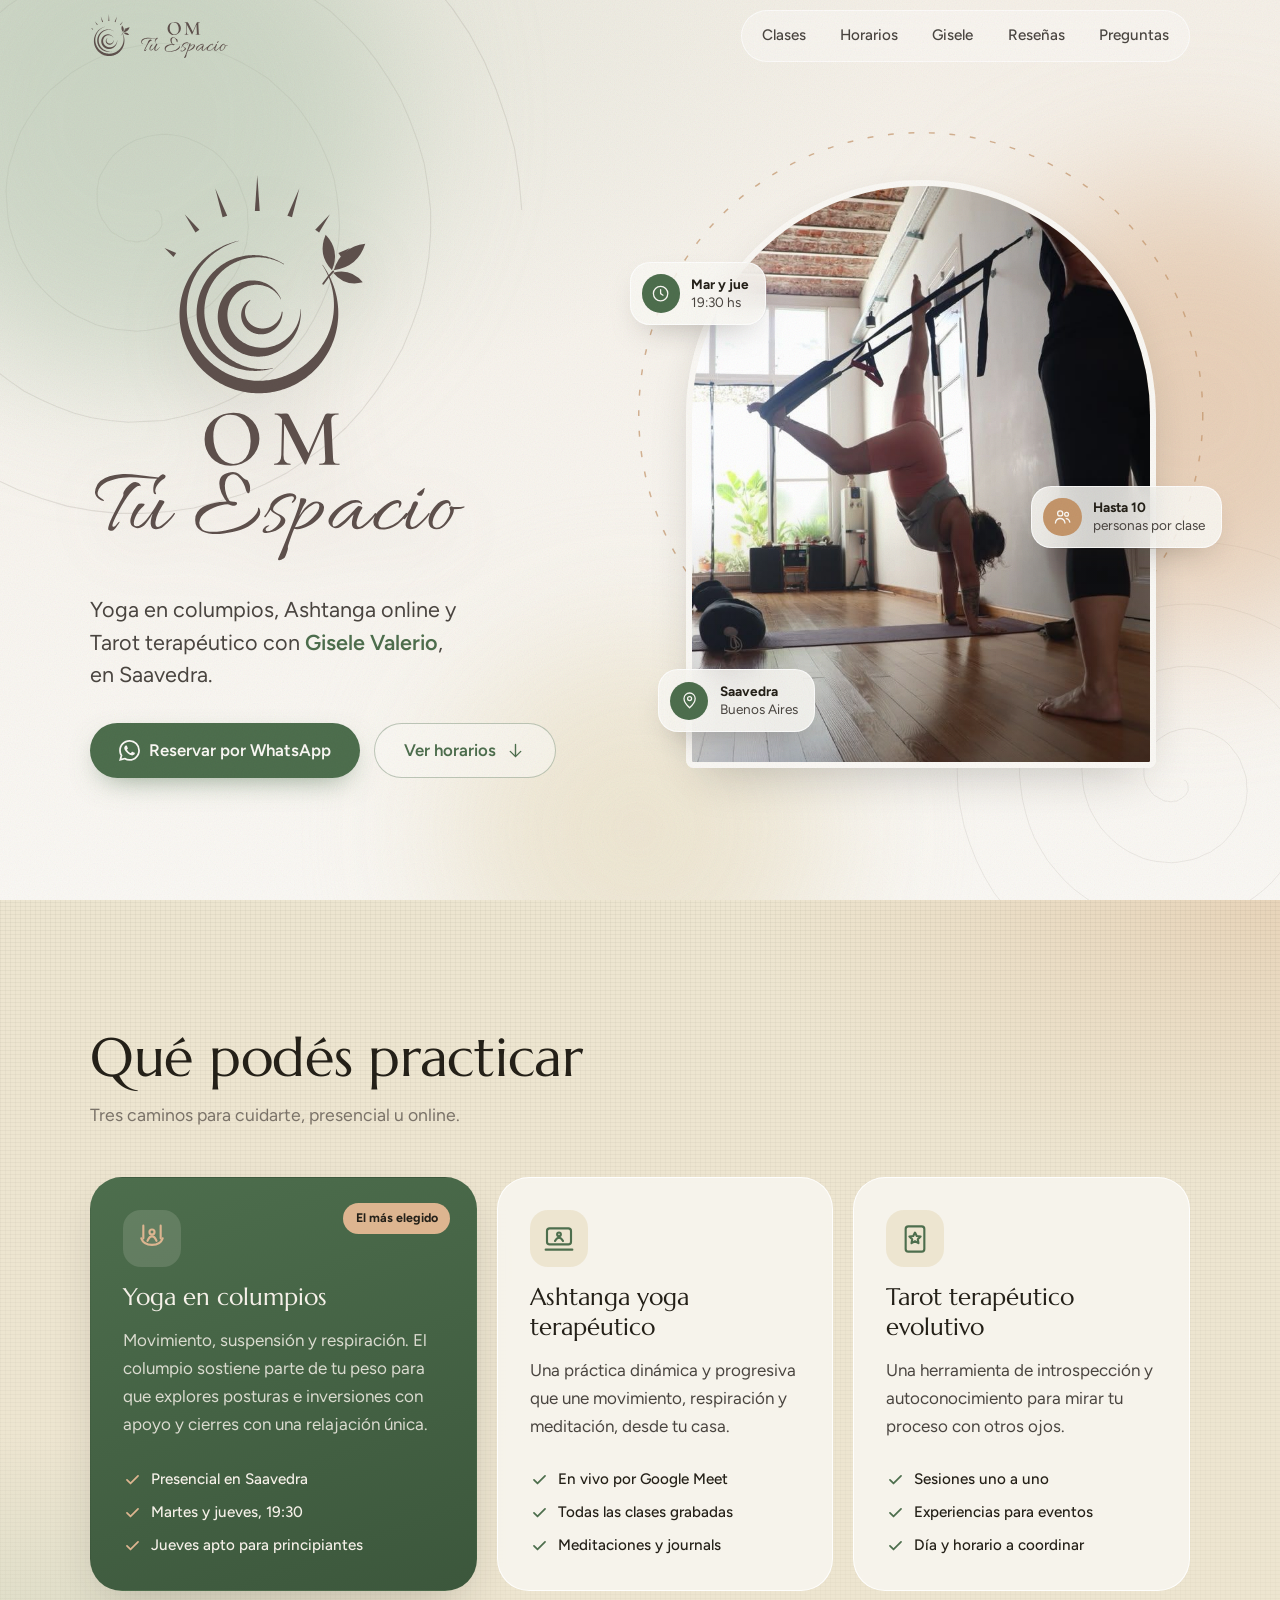
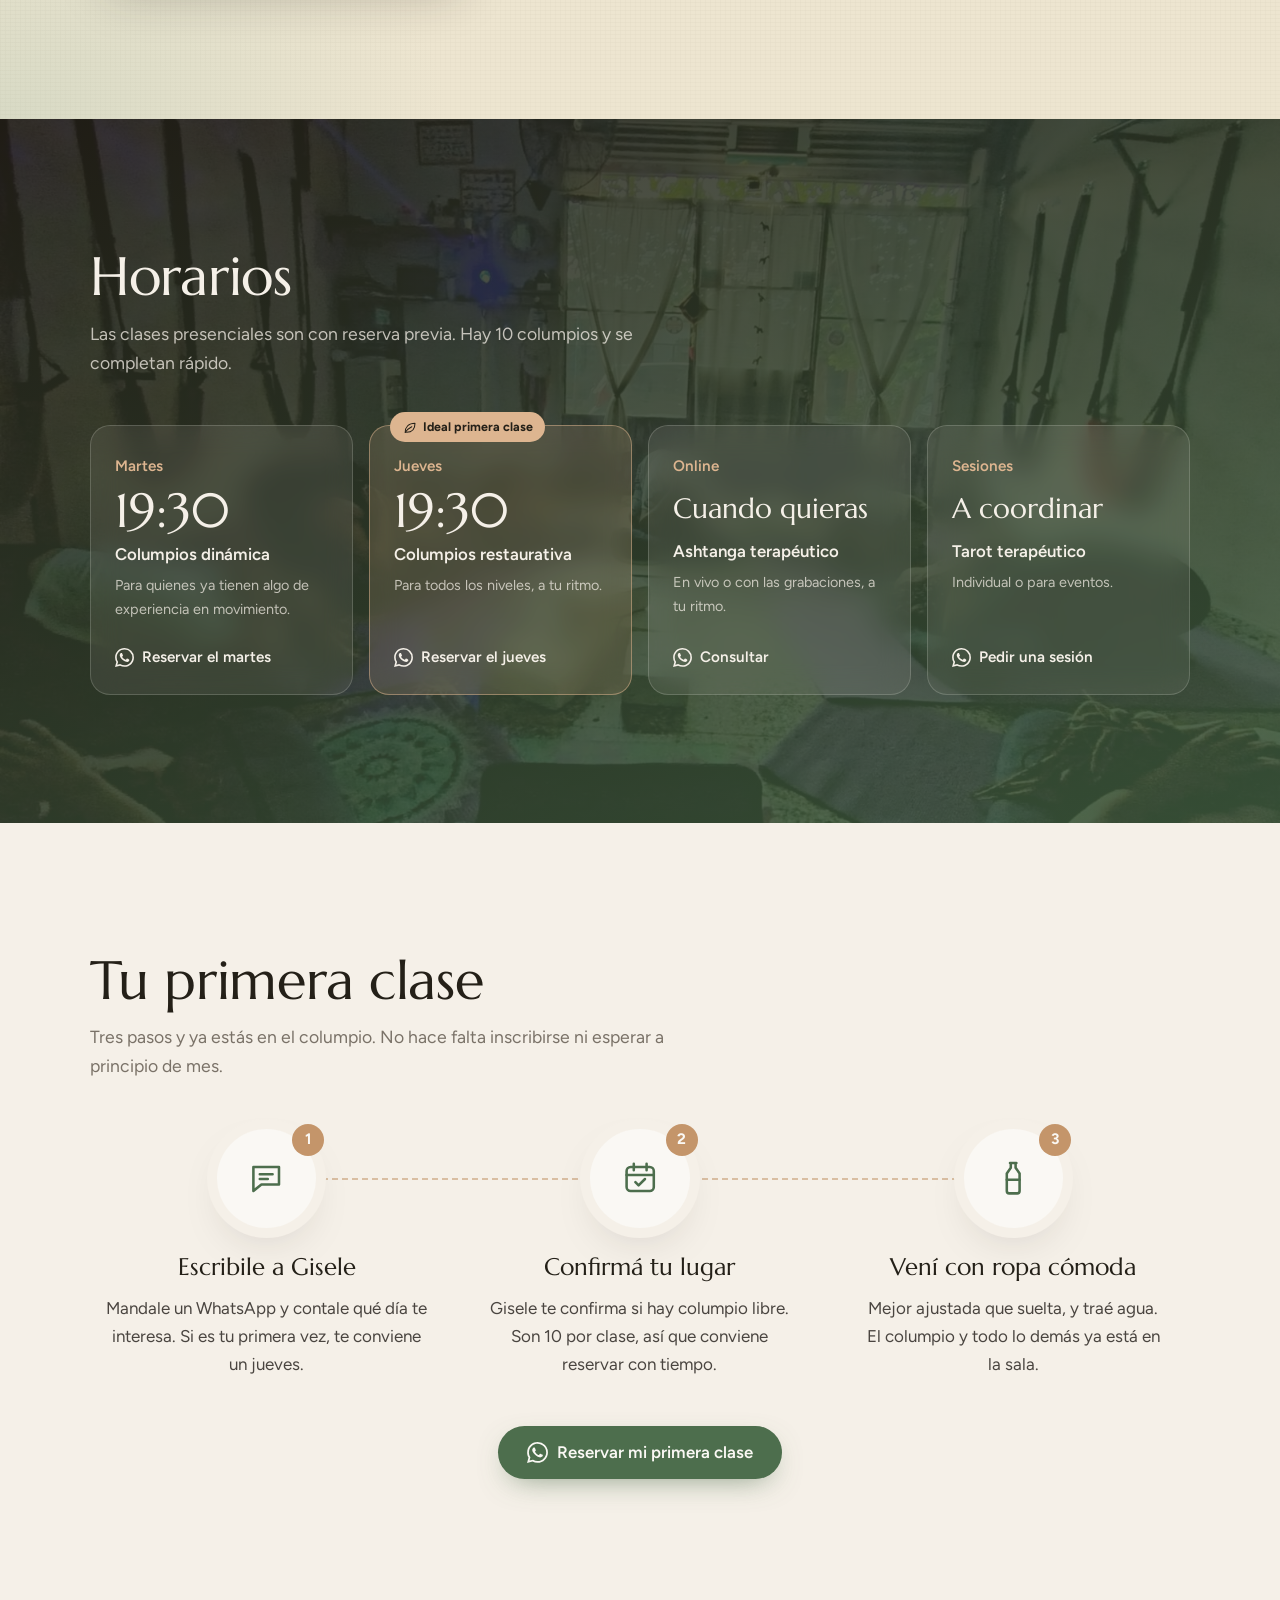
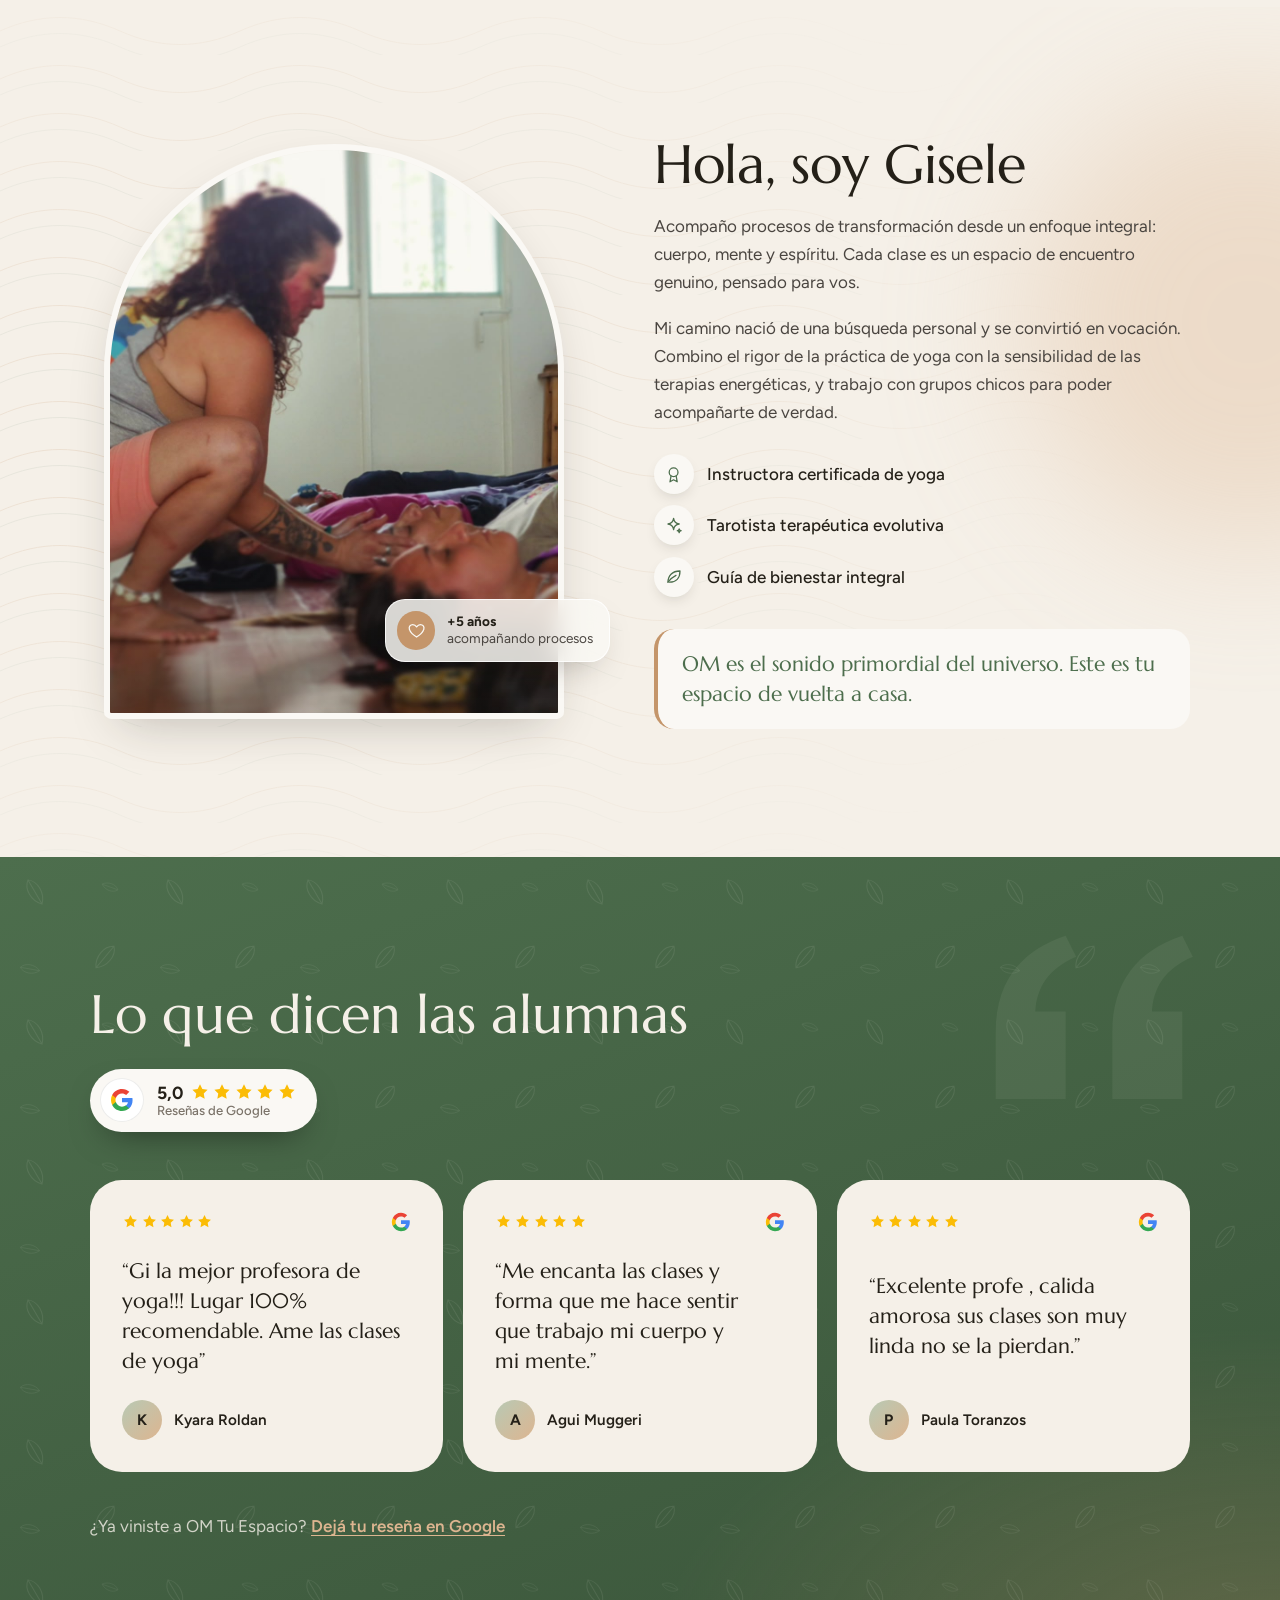
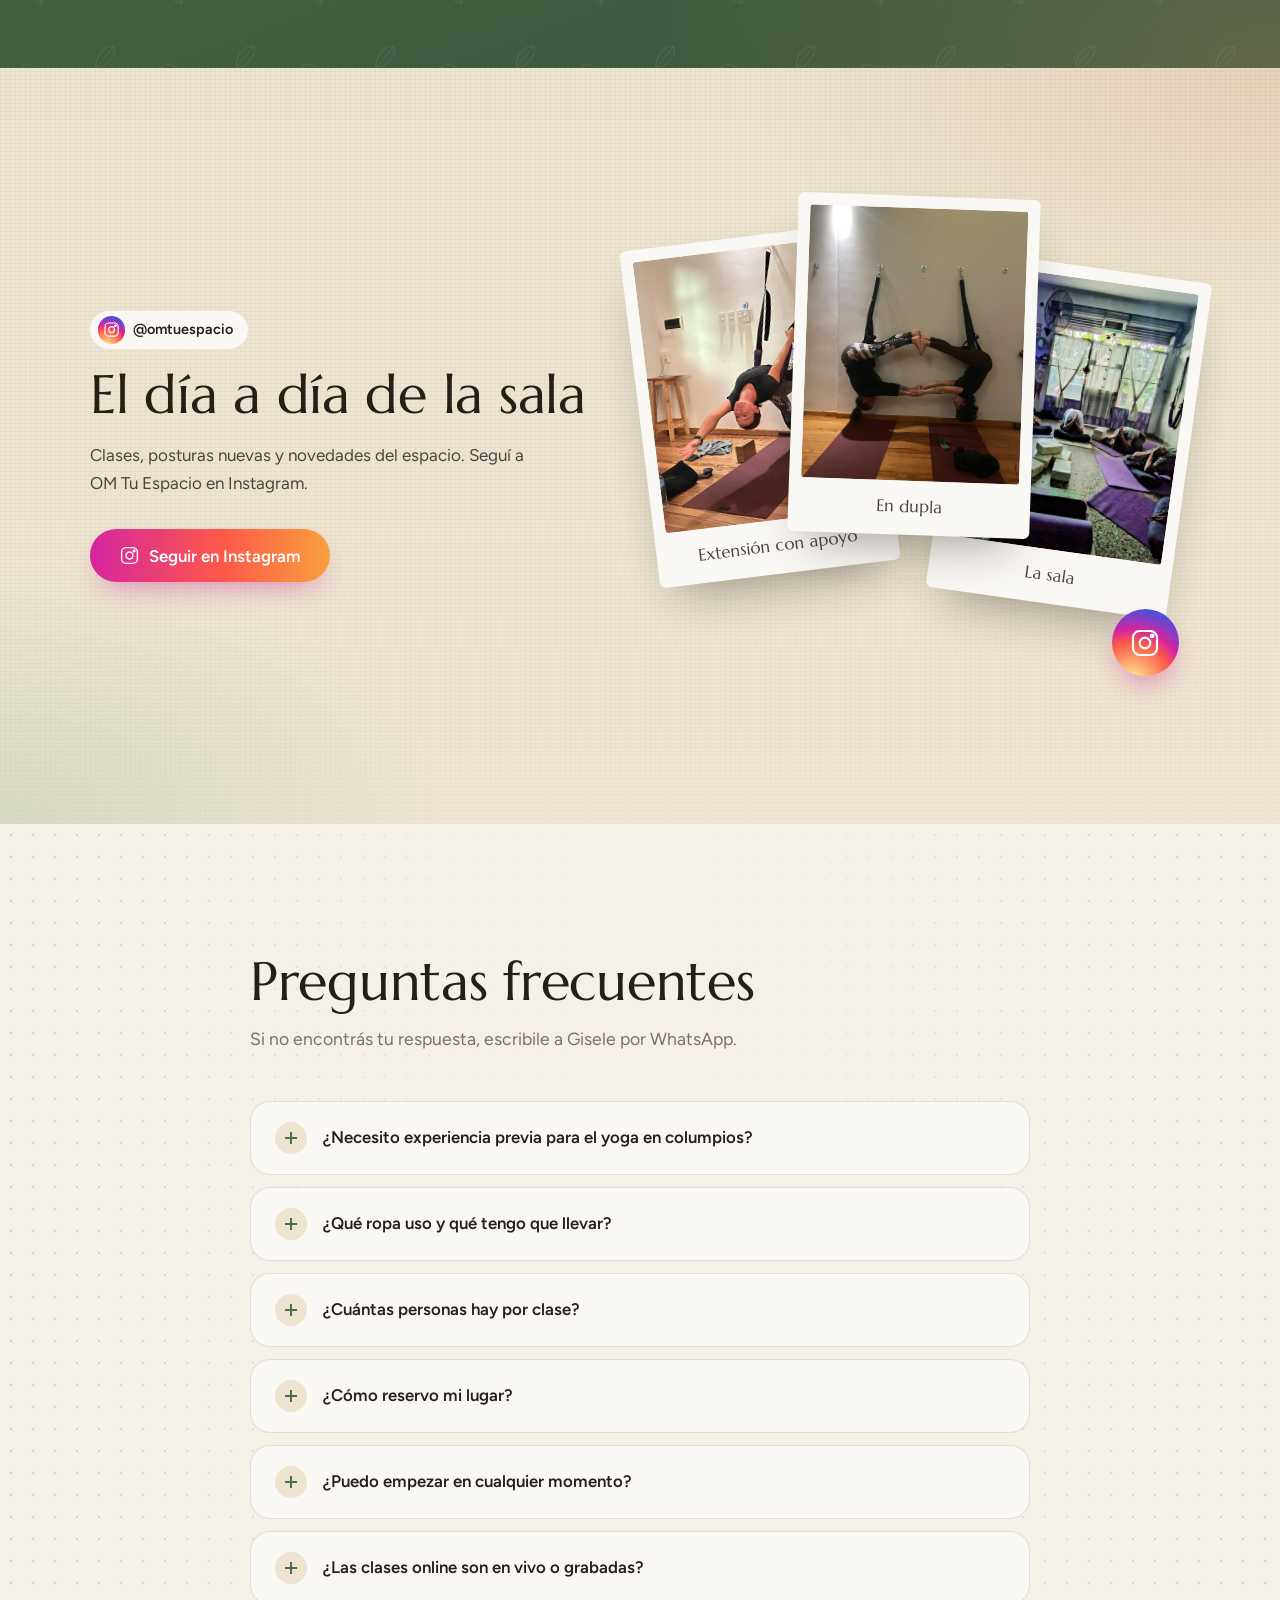
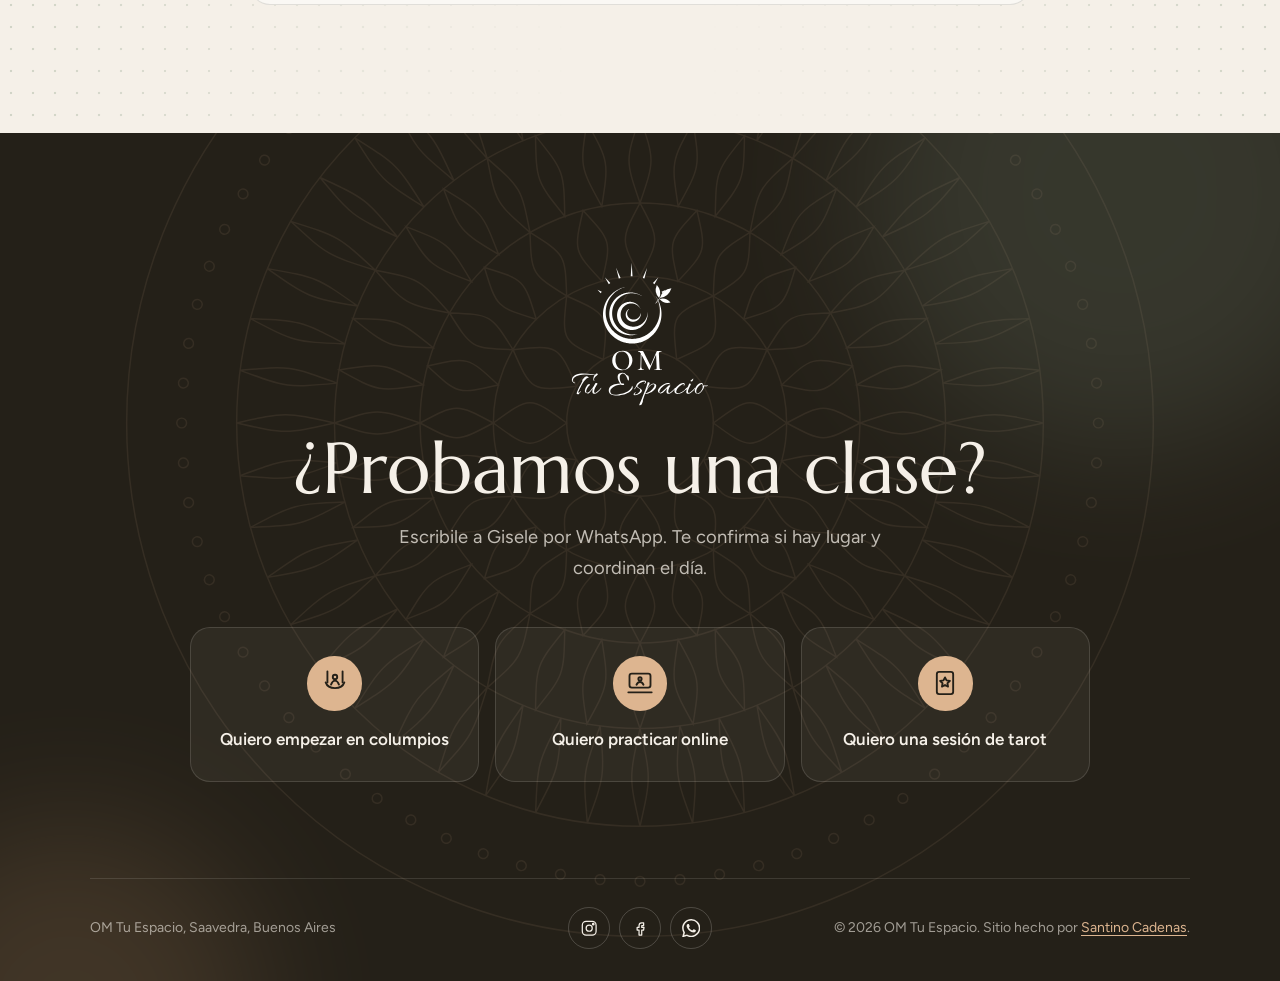
==== index.html @ 5ae6191e "Front-end según modern-web-guidance de Google Chrome - Menú mobile como <dialog> con showModal(): fo" ====
<!DOCTYPE html>
<html lang="es">
<head>
<meta charset="UTF-8">
<meta name="viewport" content="width=device-width, initial-scale=1.0, viewport-fit=cover">
<title>OM Tu Espacio | Yoga en columpios en Saavedra con Gisele Valerio</title>

<!-- SEO Meta Tags -->
<meta name="description" content="Yoga en columpios en Saavedra, Buenos Aires, con Gisele Valerio. Martes y jueves 19:30, grupos de hasta 10 personas. También Ashtanga terapéutico online y Tarot terapéutico.">
<meta name="keywords" content="yoga, yoga en columpios buenos aires, yoga aereo saavedra, ashtanga yoga, tarot terapeutico, yoga online argentina, Gisele Valerio">
<meta name="author" content="Gisele Valerio — OM Tu Espacio">
<meta name="theme-color" content="#f5f0e8">
<link rel="canonical" href="https://omtuespacio.com/">

<!-- Open Graph / Social Sharing -->
<meta property="og:type" content="website">
<meta property="og:url" content="https://omtuespacio.com/">
<meta property="og:title" content="OM Tu Espacio | Yoga en columpios con Gisele Valerio">
<meta property="og:description" content="Yoga en columpios en Saavedra, martes y jueves 19:30. Ashtanga terapéutico online y Tarot terapéutico.">
<meta property="og:image" content="https://omtuespacio.com/gisele.jpg">
<meta property="og:locale" content="es_AR">
<meta property="og:site_name" content="OM Tu Espacio">

<!-- WhatsApp / Twitter Card -->
<meta name="twitter:card" content="summary_large_image">
<meta name="twitter:title" content="OM Tu Espacio | Yoga en columpios">
<meta name="twitter:description" content="Yoga en columpios, Ashtanga y Tarot terapéutico con Gisele Valerio. Saavedra, Buenos Aires.">
<meta name="twitter:image" content="https://omtuespacio.com/gisele.jpg">

<link rel="preconnect" href="https://fonts.googleapis.com">
<link rel="preconnect" href="https://fonts.gstatic.com" crossorigin>
<link href="https://fonts.googleapis.com/css2?family=Marcellus&family=Figtree:ital,wght@0,400;0,500;0,600;0,700;1,400&display=swap" rel="stylesheet">
<link rel="stylesheet" href="styles.css">
<script>document.documentElement.classList.add('js');</script>
<link rel="icon" type="image/svg+xml" href="logos/favicon.svg">
<link rel="icon" type="image/png" href="logos/favicon-32.png" sizes="32x32">
<link rel="apple-touch-icon" href="logos/apple-touch-icon.png">

<!-- Datos estructurados (Google) -->
<script type="application/ld+json">
{
  "@context": "https://schema.org",
  "@type": "ExerciseGym",
  "name": "OM Tu Espacio",
  "description": "Yoga en Columpios, Ashtanga Yoga Terapéutico y Tarot Terapéutico con Gisele Valerio.",
  "url": "https://omtuespacio.com/",
  "image": "https://omtuespacio.com/gisele.jpg",
  "logo": "https://omtuespacio.com/logos/om-circulo-512.png",
  "telephone": "+5491138262856",
  "address": {
    "@type": "PostalAddress",
    "addressLocality": "Saavedra, Buenos Aires",
    "addressCountry": "AR"
  },
  "openingHoursSpecification": [
    { "@type": "OpeningHoursSpecification", "dayOfWeek": ["Tuesday", "Thursday"], "opens": "19:30", "closes": "21:00" }
  ],
  "founder": { "@type": "Person", "name": "Gisele Valerio" },
  "sameAs": [
    "https://www.instagram.com/omtuespacio/",
    "https://www.facebook.com/GISELEVALERIO86/"
  ]
}
</script>
</head>
<body>

<a href="#clases" class="skip-link">Saltar al contenido</a>

<!-- ÍCONOS SVG -->
<svg width="0" height="0" style="position:absolute" aria-hidden="true">
  <defs>
    <symbol id="i-wa" viewBox="0 0 24 24"><path fill="currentColor" stroke="none" d="M17.472 14.382c-.297-.149-1.758-.867-2.03-.967-.273-.099-.471-.148-.67.15-.197.297-.767.966-.94 1.164-.173.199-.347.223-.644.075-.297-.15-1.255-.463-2.39-1.475-.883-.788-1.48-1.761-1.653-2.059-.173-.297-.018-.458.13-.606.134-.133.298-.347.446-.52.149-.174.198-.298.298-.497.099-.198.05-.371-.025-.52-.075-.149-.669-1.612-.916-2.207-.242-.579-.487-.5-.669-.51-.173-.008-.371-.01-.57-.01-.198 0-.52.074-.792.372-.272.297-1.04 1.016-1.04 2.479 0 1.462 1.065 2.875 1.213 3.074.149.198 2.096 3.2 5.077 4.487.709.306 1.262.489 1.694.625.712.227 1.36.195 1.871.118.571-.085 1.758-.719 2.006-1.413.248-.694.248-1.289.173-1.413-.074-.124-.272-.198-.57-.347m-5.421 7.403h-.004a9.87 9.87 0 01-5.031-1.378l-.361-.214-3.741.982.998-3.648-.235-.374a9.86 9.86 0 01-1.51-5.26c.001-5.45 4.436-9.884 9.888-9.884 2.64 0 5.122 1.03 6.988 2.898a9.825 9.825 0 012.893 6.994c-.003 5.45-4.437 9.884-9.885 9.884m8.413-18.297A11.815 11.815 0 0012.05 0C5.495 0 .16 5.335.157 11.892c0 2.096.547 4.142 1.588 5.945L.057 24l6.305-1.654a11.882 11.882 0 005.683 1.448h.005c6.554 0 11.89-5.335 11.893-11.893a11.821 11.821 0 00-3.48-8.413z"/></symbol>
    <symbol id="i-columpio" viewBox="0 0 24 24"><path d="M5.5 2v9.5M18.5 2v9.5"/><path d="M4 11.5c2.2 6.5 13.8 6.5 16 0"/><circle cx="12" cy="6.8" r="1.9"/><path d="M8.6 13.4c.9-2.3 2.1-3.4 3.4-3.4s2.5 1.1 3.4 3.4"/></symbol>
    <symbol id="i-online" viewBox="0 0 24 24"><rect x="3" y="4" width="18" height="12" rx="2"/><path d="M2 20h20"/><circle cx="12" cy="8.5" r="1.4"/><path d="M9 13.5c.8-1.6 1.8-2.4 3-2.4s2.2.8 3 2.4"/></symbol>
    <symbol id="i-tarot" viewBox="0 0 24 24"><rect x="5" y="2.5" width="14" height="19" rx="2"/><path d="M12 7.2l1.3 2.6 2.9.4-2.1 2 .5 2.9-2.6-1.4-2.6 1.4.5-2.9-2.1-2 2.9-.4z"/></symbol>
    <symbol id="i-clock" viewBox="0 0 24 24"><circle cx="12" cy="12" r="9"/><path d="M12 7v5l3 2"/></symbol>
    <symbol id="i-users" viewBox="0 0 24 24"><circle cx="9" cy="8" r="3.2"/><path d="M3 20c.6-3.6 3-5.6 6-5.6s5.4 2 6 5.6"/><circle cx="17" cy="9" r="2.4"/><path d="M16.5 14.5c2.4.2 4 1.9 4.5 4.5"/></symbol>
    <symbol id="i-pin" viewBox="0 0 24 24"><path d="M12 21s-7-6.2-7-11.5A7 7 0 0 1 19 9.5C19 14.8 12 21 12 21z"/><circle cx="12" cy="9.5" r="2.5"/></symbol>
    <symbol id="i-leaf" viewBox="0 0 24 24"><path d="M5 19c0-8 5-14 15-14 0 9-5 14-13 14"/><path d="M5 19c3-4 6-6.5 10-8.5"/></symbol>
    <symbol id="i-check" viewBox="0 0 24 24"><path d="M5 12.5l4.5 4.5L19 7.5"/></symbol>
    <symbol id="i-star" viewBox="0 0 24 24"><path fill="currentColor" stroke="none" d="M12 2.8l2.8 5.7 6.3.9-4.6 4.4 1.1 6.2L12 17l-5.6 3 1.1-6.2L2.9 9.4l6.3-.9z"/></symbol>
    <symbol id="i-heart" viewBox="0 0 24 24"><path d="M12 20s-7.5-4.6-9-9.5C2 7 4.3 4.5 7.2 4.5c2 0 3.6 1.1 4.8 2.9 1.2-1.8 2.800-2.9 4.8-2.9 2.9 0 5.2 2.5 4.2 6C19.5 15.4 12 20 12 20z"/></symbol>
    <symbol id="i-sparkle" viewBox="0 0 24 24"><path d="M12 3c.6 4.4 2.6 6.4 7 7-4.4.6-6.4 2.6-7 7-.6-4.4-2.6-6.4-7-7 4.4-.6 6.4-2.6 7-7z"/><path d="M19 16c.2 1.5.9 2.2 2.4 2.4-1.5.2-2.2.9-2.4 2.4-.2-1.5-.9-2.2-2.4-2.4 1.5-.2 2.2-.9 2.4-2.4z"/></symbol>
    <symbol id="i-cert" viewBox="0 0 24 24"><circle cx="12" cy="9" r="5.5"/><path d="M8.8 13.5 7.5 21l4.5-2.5 4.5 2.5-1.3-7.5"/></symbol>
    <symbol id="i-arrow-down" viewBox="0 0 24 24"><path d="M12 5v14M6 13l6 6 6-6"/></symbol>
    <symbol id="i-ig" viewBox="0 0 24 24"><rect x="3" y="3" width="18" height="18" rx="5"/><circle cx="12" cy="12" r="4"/><circle cx="17.3" cy="6.7" r="1" fill="currentColor"/></symbol>
    <symbol id="i-fb" viewBox="0 0 24 24"><path d="M14 8.5h2.5V5H14c-2.2 0-3.5 1.4-3.5 3.6V11H8v3.4h2.5V21H14v-6.6h2.4l.6-3.4h-3V9.2c0-.4.3-.7 1-.7z"/></symbol>
    <symbol id="i-google" viewBox="0 0 24 24"><path d="M22.56 12.25c0-.78-.07-1.53-.2-2.25H12v4.26h5.92c-.26 1.37-1.04 2.53-2.21 3.31v2.77h3.57c2.08-1.92 3.28-4.74 3.28-8.09z" fill="#4285F4"/><path d="M12 23c2.97 0 5.46-.98 7.28-2.66l-3.57-2.77c-.98.66-2.23 1.06-3.71 1.06-2.86 0-5.29-1.93-6.16-4.53H2.18v2.84C3.99 20.53 7.7 23 12 23z" fill="#34A853"/><path d="M5.84 14.09c-.22-.66-.35-1.36-.35-2.09s.13-1.43.35-2.09V7.07H2.18C1.43 8.55 1 10.22 1 12s.43 3.45 1.18 4.93l3.66-2.84z" fill="#FBBC05"/><path d="M12 5.38c1.62 0 3.06.56 4.21 1.64l3.15-3.15C17.45 2.09 14.97 1 12 1 7.7 1 3.99 3.47 2.18 7.07l3.66 2.84c.87-2.6 3.3-4.53 6.16-4.53z" fill="#EA4335"/></symbol>
    <symbol id="i-chat" viewBox="0 0 24 24"><path d="M4 5h16v11H9l-5 4z"/><path d="M8 9.5h8M8 12.5h5"/></symbol>
    <symbol id="i-calendar" viewBox="0 0 24 24"><rect x="3.5" y="5" width="17" height="15" rx="2.5"/><path d="M3.5 10h17M8 3v4M16 3v4"/><path d="M9 14.5l2 2 4-4"/></symbol>
    <symbol id="i-bottle" viewBox="0 0 24 24"><path d="M10 2.5h4M10.5 2.5v3L8 9v11a1.5 1.5 0 0 0 1.5 1.5h5A1.5 1.5 0 0 0 16 20V9l-2.5-3.5v-3"/><path d="M8 13h8"/></symbol>
    <symbol id="i-close" viewBox="0 0 24 24"><path d="M6 6l12 12M18 6 6 18"/></symbol>
    <symbol id="i-quote" viewBox="0 0 48 48"><path fill="currentColor" stroke="none" d="M8 36V24.5C8 16 12.2 10.6 20 8l1.8 3.6C17 13.6 15 17 14.8 21H20v15H8zm20 0V24.5C28 16 32.2 10.6 40 8l1.8 3.6C37 13.6 35 17 34.8 21H40v15H28z"/></symbol>
  </defs>
</svg>

<!-- NAV -->
<header class="nav" id="nav">
  <div class="wrap nav-inner">
    <a href="#" class="nav-logo" aria-label="OM Tu Espacio, ir al inicio">
      <img src="logos/om-horizontal.svg" alt="" width="1046" height="345">
    </a>
    <nav aria-label="Secciones">
      <ul class="nav-links">
        <li><a href="#clases">Clases</a></li>
        <li><a href="#horarios">Horarios</a></li>
        <li><a href="#gisele">Gisele</a></li>
        <li><a href="#resenas">Reseñas</a></li>
        <li><a href="#preguntas">Preguntas</a></li>
      </ul>
    </nav>
    <button class="burger" id="burger" aria-label="Abrir menú" aria-expanded="false" aria-controls="mobileMenu">
      <span></span><span></span><span></span>
    </button>
  </div>
</header>

<!-- MENÚ MOBILE -->
<dialog class="mmenu" id="mobileMenu" aria-label="Menú">
  <div class="blobs" aria-hidden="true"><span class="blob b1"></span><span class="blob b2"></span></div>
  <div class="wrap mmenu-top">
    <img src="logos/om-horizontal.svg" alt="" width="1046" height="345">
    <button class="burger burger-close active" id="menuClose" aria-label="Cerrar menú" autofocus>
      <span></span><span></span><span></span>
    </button>
  </div>
  <nav class="mmenu-inner" aria-label="Secciones">
    <img src="logos/om-principal.svg" alt="" width="611" height="635" class="mmenu-logo">
    <ul class="mmenu-links">
      <li style="--i:0"><a href="#clases"><svg class="ico ico-stroke"><use href="#i-columpio"/></svg>Clases</a></li>
      <li style="--i:1"><a href="#horarios"><svg class="ico ico-stroke"><use href="#i-clock"/></svg>Horarios</a></li>
      <li style="--i:2"><a href="#primera-clase"><svg class="ico ico-stroke"><use href="#i-leaf"/></svg>Tu primera clase</a></li>
      <li style="--i:3"><a href="#gisele"><svg class="ico ico-stroke"><use href="#i-heart"/></svg>Gisele</a></li>
      <li style="--i:4"><a href="#resenas"><svg class="ico ico-stroke"><use href="#i-sparkle"/></svg>Reseñas</a></li>
      <li style="--i:5"><a href="#preguntas"><svg class="ico ico-stroke"><use href="#i-chat"/></svg>Preguntas</a></li>
    </ul>
    <a href="https://wa.me/5491138262856?text=Hola%20Gisele!%20Quiero%20reservar%20un%20turno." target="_blank" rel="noopener" class="btn btn-main btn-lg mmenu-cta">
      <svg class="ico" aria-hidden="true"><use href="#i-wa"/></svg>
      Reservar por WhatsApp
    </a>
    <div class="mmenu-social">
      <a href="https://www.instagram.com/omtuespacio/" target="_blank" rel="noopener"><svg class="ico ico-stroke"><use href="#i-ig"/></svg>@omtuespacio</a>
    </div>
  </nav>
</dialog>

<main>

<!-- HERO -->
<section class="hero">
  <div class="blobs" aria-hidden="true">
    <span class="blob b1"></span><span class="blob b2"></span><span class="blob b3"></span>
  </div>
  <div class="wrap hero-grid">
    <div class="hero-copy">
      <h1 class="hero-logo">
        <img src="logos/om-principal.svg" alt="OM Tu Espacio" width="611" height="635" fetchpriority="high">
      </h1>
      <p class="hero-lede">
        Yoga en columpios, Ashtanga online y Tarot terapéutico con
        <strong>Gisele Valerio</strong>, en Saavedra.
      </p>
      <div class="hero-actions">
        <a href="https://wa.me/5491138262856?text=Hola%20Gisele!%20Quiero%20reservar%20un%20turno." target="_blank" rel="noopener" class="btn btn-main btn-lg">
          <svg class="ico" aria-hidden="true"><use href="#i-wa"/></svg>
          Reservar por WhatsApp
        </a>
        <a href="#horarios" class="btn btn-ghost btn-lg">
          Ver horarios
          <svg class="ico ico-stroke" aria-hidden="true"><use href="#i-arrow-down"/></svg>
        </a>
      </div>
    </div>

    <div class="hero-visual">
      <svg class="orbit" viewBox="0 0 200 200" aria-hidden="true"><circle cx="100" cy="100" r="96"/></svg>
      <div class="arch">
        <img src="fotos/columpio-inversion.jpg" alt="Alumna haciendo una inversión con el columpio mientras Gisele la acompaña" width="718" height="1280" fetchpriority="high">
      </div>
      <div class="chip chip-a">
        <span class="chip-ico"><svg class="ico ico-stroke"><use href="#i-clock"/></svg></span>
        <span><strong>Mar y jue</strong><br>19:30 hs</span>
      </div>
      <div class="chip chip-b">
        <span class="chip-ico"><svg class="ico ico-stroke"><use href="#i-users"/></svg></span>
        <span><strong>Hasta 10</strong><br>personas por clase</span>
      </div>
      <div class="chip chip-c">
        <span class="chip-ico"><svg class="ico ico-stroke"><use href="#i-pin"/></svg></span>
        <span><strong>Saavedra</strong><br>Buenos Aires</span>
      </div>
    </div>
  </div>
</section>

<!-- CLASES -->
<section class="block block-sand" id="clases">
  <div class="wrap">
    <header class="block-head reveal">
      <h2 class="h2">Qué podés practicar</h2>
      <p>Tres caminos para cuidarte, presencial u online.</p>
    </header>

    <div class="cards">
      <article class="card card-feature reveal" style="--d:0">
        <span class="card-ico"><svg class="ico ico-stroke"><use href="#i-columpio"/></svg></span>
        <span class="tag">El más elegido</span>
        <h3 class="h3">Yoga en columpios</h3>
        <p>Movimiento, suspensión y respiración. El columpio sostiene parte de tu peso para que explores posturas e inversiones con apoyo y cierres con una relajación única.</p>
        <ul class="ticks">
          <li><svg class="ico ico-stroke"><use href="#i-check"/></svg>Presencial en Saavedra</li>
          <li><svg class="ico ico-stroke"><use href="#i-check"/></svg>Martes y jueves, 19:30</li>
          <li><svg class="ico ico-stroke"><use href="#i-check"/></svg>Jueves apto para principiantes</li>
        </ul>
      </article>

      <article class="card reveal" style="--d:1">
        <span class="card-ico"><svg class="ico ico-stroke"><use href="#i-online"/></svg></span>
        <h3 class="h3">Ashtanga yoga terapéutico</h3>
        <p>Una práctica dinámica y progresiva que une movimiento, respiración y meditación, desde tu casa.</p>
        <ul class="ticks">
          <li><svg class="ico ico-stroke"><use href="#i-check"/></svg>En vivo por Google Meet</li>
          <li><svg class="ico ico-stroke"><use href="#i-check"/></svg>Todas las clases grabadas</li>
          <li><svg class="ico ico-stroke"><use href="#i-check"/></svg>Meditaciones y journals</li>
        </ul>
      </article>

      <article class="card reveal" style="--d:2">
        <span class="card-ico"><svg class="ico ico-stroke"><use href="#i-tarot"/></svg></span>
        <h3 class="h3">Tarot terapéutico evolutivo</h3>
        <p>Una herramienta de introspección y autoconocimiento para mirar tu proceso con otros ojos.</p>
        <ul class="ticks">
          <li><svg class="ico ico-stroke"><use href="#i-check"/></svg>Sesiones uno a uno</li>
          <li><svg class="ico ico-stroke"><use href="#i-check"/></svg>Experiencias para eventos</li>
          <li><svg class="ico ico-stroke"><use href="#i-check"/></svg>Día y horario a coordinar</li>
        </ul>
      </article>
    </div>
  </div>
</section>

<!-- HORARIOS -->
<section class="block block-photo" id="horarios">
  <div class="wrap">
    <header class="block-head reveal">
      <h2 class="h2">Horarios</h2>
      <p>Las clases presenciales son con reserva previa. Hay 10 columpios y se completan rápido.</p>
    </header>

    <div class="sched">
      <a class="slot reveal" style="--d:0" href="https://wa.me/5491138262856?text=Hola%20Gisele!%20Quiero%20reservar%20la%20clase%20del%20martes." target="_blank" rel="noopener">
        <span class="slot-day">Martes</span>
        <span class="slot-time">19:30</span>
        <span class="slot-name">Columpios dinámica</span>
        <span class="slot-note">Para quienes ya tienen algo de experiencia en movimiento.</span>
        <span class="slot-cta"><svg class="ico" aria-hidden="true"><use href="#i-wa"/></svg>Reservar el martes</span>
      </a>
      <a class="slot slot-hl reveal" style="--d:1" href="https://wa.me/5491138262856?text=Hola%20Gisele!%20Quiero%20reservar%20la%20clase%20del%20jueves." target="_blank" rel="noopener">
        <span class="slot-badge"><svg class="ico ico-stroke" aria-hidden="true"><use href="#i-leaf"/></svg>Ideal primera clase</span>
        <span class="slot-day">Jueves</span>
        <span class="slot-time">19:30</span>
        <span class="slot-name">Columpios restaurativa</span>
        <span class="slot-note">Para todos los niveles, a tu ritmo.</span>
        <span class="slot-cta"><svg class="ico" aria-hidden="true"><use href="#i-wa"/></svg>Reservar el jueves</span>
      </a>
      <a class="slot reveal" style="--d:2" href="https://wa.me/5491138262856?text=Hola%20Gisele!%20Me%20interesa%20el%20yoga%20online." target="_blank" rel="noopener">
        <span class="slot-day">Online</span>
        <span class="slot-time slot-time-sm">Cuando quieras</span>
        <span class="slot-name">Ashtanga terapéutico</span>
        <span class="slot-note">En vivo o con las grabaciones, a tu ritmo.</span>
        <span class="slot-cta"><svg class="ico" aria-hidden="true"><use href="#i-wa"/></svg>Consultar</span>
      </a>
      <a class="slot reveal" style="--d:3" href="https://wa.me/5491138262856?text=Hola%20Gisele!%20Me%20interesa%20una%20sesi%C3%B3n%20de%20Tarot." target="_blank" rel="noopener">
        <span class="slot-day">Sesiones</span>
        <span class="slot-time slot-time-sm">A coordinar</span>
        <span class="slot-name">Tarot terapéutico</span>
        <span class="slot-note">Individual o para eventos.</span>
        <span class="slot-cta"><svg class="ico" aria-hidden="true"><use href="#i-wa"/></svg>Pedir una sesión</span>
      </a>
    </div>
  </div>
</section>

<!-- PRIMERA CLASE -->
<section class="block block-cream" id="primera-clase">
  <div class="wrap">
    <header class="block-head reveal">
      <h2 class="h2">Tu primera clase</h2>
      <p>Tres pasos y ya estás en el columpio. No hace falta inscribirse ni esperar a principio de mes.</p>
    </header>
    <ol class="steps">
      <li class="step reveal" style="--d:0">
        <span class="step-num">1</span>
        <span class="step-ico"><svg class="ico ico-stroke"><use href="#i-chat"/></svg></span>
        <h3 class="h3">Escribile a Gisele</h3>
        <p>Mandale un WhatsApp y contale qué día te interesa. Si es tu primera vez, te conviene un jueves.</p>
      </li>
      <li class="step reveal" style="--d:1">
        <span class="step-num">2</span>
        <span class="step-ico"><svg class="ico ico-stroke"><use href="#i-calendar"/></svg></span>
        <h3 class="h3">Confirmá tu lugar</h3>
        <p>Gisele te confirma si hay columpio libre. Son 10 por clase, así que conviene reservar con tiempo.</p>
      </li>
      <li class="step reveal" style="--d:2">
        <span class="step-num">3</span>
        <span class="step-ico"><svg class="ico ico-stroke"><use href="#i-bottle"/></svg></span>
        <h3 class="h3">Vení con ropa cómoda</h3>
        <p>Mejor ajustada que suelta, y traé agua. El columpio y todo lo demás ya está en la sala.</p>
      </li>
    </ol>
    <div class="steps-cta reveal">
      <a href="https://wa.me/5491138262856?text=Hola%20Gisele!%20Quiero%20reservar%20mi%20primera%20clase." target="_blank" rel="noopener" class="btn btn-main btn-lg">
        <svg class="ico" aria-hidden="true"><use href="#i-wa"/></svg>
        Reservar mi primera clase
      </a>
    </div>
  </div>
</section>

<!-- GISELE -->
<section class="block block-cream" id="gisele">
  <div class="blobs blobs-soft" aria-hidden="true"><span class="blob b2"></span></div>
  <div class="wrap about">
    <div class="about-visual reveal">
      <div class="arch arch-tall">
        <img src="gisele.jpg" alt="Gisele Valerio acomodando a una alumna durante la relajación final" width="1600" height="1262" loading="lazy" decoding="async">
      </div>
      <div class="chip chip-years">
        <span class="chip-ico"><svg class="ico ico-stroke"><use href="#i-heart"/></svg></span>
        <span><strong>+5 años</strong><br>acompañando procesos</span>
      </div>
    </div>
    <div class="about-text">
      <h2 class="h2 reveal">Hola, soy Gisele</h2>
      <p class="reveal" style="--d:1">
        Acompaño procesos de transformación desde un enfoque integral: cuerpo, mente y espíritu.
        Cada clase es un espacio de encuentro genuino, pensado para vos.
      </p>
      <p class="reveal" style="--d:2">
        Mi camino nació de una búsqueda personal y se convirtió en vocación. Combino el rigor
        de la práctica de yoga con la sensibilidad de las terapias energéticas, y trabajo con
        grupos chicos para poder acompañarte de verdad.
      </p>
      <ul class="creds reveal" style="--d:3">
        <li><span class="cred-ico"><svg class="ico ico-stroke"><use href="#i-cert"/></svg></span>Instructora certificada de yoga</li>
        <li><span class="cred-ico"><svg class="ico ico-stroke"><use href="#i-sparkle"/></svg></span>Tarotista terapéutica evolutiva</li>
        <li><span class="cred-ico"><svg class="ico ico-stroke"><use href="#i-leaf"/></svg></span>Guía de bienestar integral</li>
      </ul>
      <blockquote class="about-quote reveal" style="--d:4">
        OM es el sonido primordial del universo. Este es tu espacio de vuelta a casa.
      </blockquote>
    </div>
  </div>
</section>

<!-- RESEÑAS -->
<section class="block block-sage" id="resenas">
  <svg class="big-quote" aria-hidden="true"><use href="#i-quote"/></svg>
  <div class="wrap">
    <header class="block-head reveal">
      <h2 class="h2">Lo que dicen las alumnas</h2>
      <a class="g-badge" href="https://share.google/CC6HrSikdHzsdvud8" target="_blank" rel="noopener">
        <span class="g-logo"><svg aria-hidden="true"><use href="#i-google"/></svg></span>
        <span class="g-text">
          <span class="g-score">5,0
            <span class="stars" role="img" aria-label="5 de 5 estrellas">
              <svg class="ico"><use href="#i-star"/></svg><svg class="ico"><use href="#i-star"/></svg><svg class="ico"><use href="#i-star"/></svg><svg class="ico"><use href="#i-star"/></svg><svg class="ico"><use href="#i-star"/></svg>
            </span>
          </span>
          <span class="g-label">Reseñas de Google</span>
        </span>
      </a>
    </header>
    <div class="quotes">
      <figure class="quote reveal" style="--d:0">
        <div class="quote-top">
          <span class="stars stars-sm" role="img" aria-label="5 estrellas"><svg class="ico"><use href="#i-star"/></svg><svg class="ico"><use href="#i-star"/></svg><svg class="ico"><use href="#i-star"/></svg><svg class="ico"><use href="#i-star"/></svg><svg class="ico"><use href="#i-star"/></svg></span>
          <svg class="quote-g" role="img" aria-label="Reseña de Google"><use href="#i-google"/></svg>
        </div>
        <blockquote>“Gi la mejor profesora de yoga!!! Lugar 100% recomendable. Ame las clases de yoga”</blockquote>
        <figcaption><span class="avatar" aria-hidden="true">K</span>Kyara Roldan</figcaption>
      </figure>
      <figure class="quote reveal" style="--d:1">
        <div class="quote-top">
          <span class="stars stars-sm" role="img" aria-label="5 estrellas"><svg class="ico"><use href="#i-star"/></svg><svg class="ico"><use href="#i-star"/></svg><svg class="ico"><use href="#i-star"/></svg><svg class="ico"><use href="#i-star"/></svg><svg class="ico"><use href="#i-star"/></svg></span>
          <svg class="quote-g" role="img" aria-label="Reseña de Google"><use href="#i-google"/></svg>
        </div>
        <blockquote>“Me encanta las clases y forma que me hace sentir que trabajo mi cuerpo y mi mente.”</blockquote>
        <figcaption><span class="avatar" aria-hidden="true">A</span>Agui Muggeri</figcaption>
      </figure>
      <figure class="quote reveal" style="--d:2">
        <div class="quote-top">
          <span class="stars stars-sm" role="img" aria-label="5 estrellas"><svg class="ico"><use href="#i-star"/></svg><svg class="ico"><use href="#i-star"/></svg><svg class="ico"><use href="#i-star"/></svg><svg class="ico"><use href="#i-star"/></svg><svg class="ico"><use href="#i-star"/></svg></span>
          <svg class="quote-g" role="img" aria-label="Reseña de Google"><use href="#i-google"/></svg>
        </div>
        <blockquote>“Excelente profe , calida amorosa sus clases son muy linda no se la pierdan.”</blockquote>
        <figcaption><span class="avatar" aria-hidden="true">P</span>Paula Toranzos</figcaption>
      </figure>
    </div>
    <p class="quotes-foot reveal">
      ¿Ya viniste a OM Tu Espacio?
      <a href="https://share.google/CC6HrSikdHzsdvud8" target="_blank" rel="noopener">Dejá tu reseña en Google</a>
    </p>
  </div>
</section>

<!-- INSTAGRAM -->
<section class="block block-sand insta" id="instagram">
  <div class="wrap insta-grid">
    <div class="insta-copy reveal">
      <span class="insta-handle"><svg class="ico ico-stroke"><use href="#i-ig"/></svg>@omtuespacio</span>
      <h2 class="h2">El día a día de la sala</h2>
      <p>Clases, posturas nuevas y novedades del espacio. Seguí a OM Tu Espacio en Instagram.</p>
      <a href="https://www.instagram.com/omtuespacio/" target="_blank" rel="noopener" class="btn btn-insta btn-lg">
        <svg class="ico ico-stroke" aria-hidden="true"><use href="#i-ig"/></svg>
        Seguir en Instagram
      </a>
    </div>
    <a class="polaroids reveal" href="https://www.instagram.com/omtuespacio/" target="_blank" rel="noopener" aria-label="Ver fotos en Instagram">
      <figure class="polaroid p1">
        <img src="fotos/columpio-extension.jpg" alt="" width="960" height="1280" loading="lazy" decoding="async">
        <figcaption>Extensión con apoyo</figcaption>
      </figure>
      <figure class="polaroid p2">
        <img src="fotos/columpio-dupla.jpg" alt="" width="960" height="1280" loading="lazy" decoding="async">
        <figcaption>En dupla</figcaption>
      </figure>
      <figure class="polaroid p3">
        <img src="fondo.jpg" alt="" width="1600" height="1200" loading="lazy" decoding="async">
        <figcaption>La sala</figcaption>
      </figure>
      <span class="insta-sticker"><svg class="ico ico-stroke"><use href="#i-ig"/></svg></span>
    </a>
  </div>
</section>

<!-- PREGUNTAS -->
<section class="block block-cream" id="preguntas" aria-labelledby="preguntas-titulo">
  <div class="wrap faq-wrap">
    <header class="block-head reveal">
      <h2 class="h2" id="preguntas-titulo">Preguntas frecuentes</h2>
      <p>Si no encontrás tu respuesta, escribile a Gisele por WhatsApp.</p>
    </header>
    <div class="faq reveal">
      <details>
        <summary>¿Necesito experiencia previa para el yoga en columpios?</summary>
        <div class="faq-body"><p>Depende del día. La clase de los <strong>martes</strong> es más dinámica y pide algo de experiencia en movimiento: es ideal si ya hacés alguna actividad física o tenés nociones de yoga. Los <strong>jueves</strong> son clases restaurativas, aptas para todos los niveles, y trabajamos de manera progresiva y a tu ritmo. Si es tu primera vez, empezá un jueves.</p></div>
      </details>
      <details>
        <summary>¿Qué ropa uso y qué tengo que llevar?</summary>
        <div class="faq-body"><p>Ropa cómoda que no sea demasiado suelta: al trabajar con el columpio y hacer inversiones, la ropa ajustada te va a resultar mucho más cómoda. El espacio, los columpios y los elementos los pone OM Tu Espacio. Vos traé agua.</p></div>
      </details>
      <details>
        <summary>¿Cuántas personas hay por clase?</summary>
        <div class="faq-body"><p>Como máximo 10, una por columpio. Ese límite es a propósito: con grupos chicos Gisele puede acompañarte durante toda la clase. Los cupos se llenan rápido, así que conviene reservar con anticipación.</p></div>
      </details>
      <details>
        <summary>¿Cómo reservo mi lugar?</summary>
        <div class="faq-body"><p>Por WhatsApp, directo con Gisele. Le contás qué día te interesa, te confirma si hay lugar y listo. Todas las clases requieren reserva previa, así que no se puede llegar sin avisar.</p></div>
      </details>
      <details>
        <summary>¿Puedo empezar en cualquier momento?</summary>
        <div class="faq-body"><p>Sí. No hay que esperar al inicio de mes ni a ninguna fecha: si hoy te decidís, la próxima clase ya podés estar ahí.</p></div>
      </details>
      <details>
        <summary>¿Las clases online son en vivo o grabadas?</summary>
        <div class="faq-body"><p>Las dos cosas. Se transmiten <strong>en vivo por Google Meet</strong> y quedan grabadas. Con la membresía tenés acceso a todas las grabaciones anteriores, meditaciones guiadas y journals para imprimir y llevar un registro de tu práctica.</p></div>
      </details>
    </div>
  </div>
</section>

</main>

<!-- CONTACTO + FOOTER -->
<footer class="closing" id="contacto">
  <div class="blobs blobs-dark" aria-hidden="true">
    <span class="blob b1"></span><span class="blob b3"></span>
  </div>
  <div class="wrap">
    <div class="closing-main reveal">
      <img src="logos/om-principal-blanco.svg" alt="" width="611" height="635" class="closing-logo">
      <h2 class="closing-title">¿Probamos una clase?</h2>
      <p class="closing-lede">Escribile a Gisele por WhatsApp. Te confirma si hay lugar y coordinan el día.</p>
      <div class="closing-actions">
        <a href="https://wa.me/5491138262856?text=Hola%20Gisele!%20Quiero%20empezar%20Yoga%20en%20Columpios." target="_blank" rel="noopener" class="option">
          <span class="option-ico"><svg class="ico ico-stroke"><use href="#i-columpio"/></svg></span>
          Quiero empezar en columpios
        </a>
        <a href="https://wa.me/5491138262856?text=Hola%20Gisele!%20Me%20interesa%20el%20yoga%20online." target="_blank" rel="noopener" class="option">
          <span class="option-ico"><svg class="ico ico-stroke"><use href="#i-online"/></svg></span>
          Quiero practicar online
        </a>
        <a href="https://wa.me/5491138262856?text=Hola%20Gisele!%20Quiero%20una%20sesi%C3%B3n%20de%20Tarot." target="_blank" rel="noopener" class="option">
          <span class="option-ico"><svg class="ico ico-stroke"><use href="#i-tarot"/></svg></span>
          Quiero una sesión de tarot
        </a>
      </div>
    </div>

    <div class="closing-foot">
      <p>OM Tu Espacio, Saavedra, Buenos Aires</p>
      <div class="socials">
        <a href="https://www.instagram.com/omtuespacio/" target="_blank" rel="noopener" aria-label="Instagram" class="s-ig"><svg class="ico ico-stroke"><use href="#i-ig"/></svg></a>
        <a href="https://www.facebook.com/GISELEVALERIO86/" target="_blank" rel="noopener" aria-label="Facebook" class="s-fb"><svg class="ico ico-stroke"><use href="#i-fb"/></svg></a>
        <a href="https://wa.me/5491138262856" target="_blank" rel="noopener" aria-label="WhatsApp" class="s-wa"><svg class="ico"><use href="#i-wa"/></svg></a>
      </div>
      <p class="credits">© <span id="year">2026</span> OM Tu Espacio. Sitio hecho por <a href="https://www.linkedin.com/in/santino-lucas-cadenas-713462264/" target="_blank" rel="noopener">Santino Cadenas</a>.</p>
    </div>
  </div>
</footer>

<!-- WHATSAPP FLOTANTE -->
<a href="https://wa.me/5491138262856?text=Hola%20Gisele!%20Quiero%20reservar%20un%20turno." target="_blank" rel="noopener" class="wa-float" id="waFloat" aria-label="Escribir por WhatsApp">
  <svg class="ico" aria-hidden="true"><use href="#i-wa"/></svg>
</a>

<script>
  document.getElementById('year').textContent = new Date().getFullYear();

  const nav = document.getElementById('nav');
  const waFloat = document.getElementById('waFloat');
  const hero = document.querySelector('.hero');
  const reduceMotion = window.matchMedia('(prefers-reduced-motion: reduce)').matches;

  // Nav y botón flotante según el scroll
  function onScroll() {
    nav.classList.toggle('scrolled', window.scrollY > 10);
    waFloat.classList.toggle('visible', window.scrollY > hero.offsetHeight * 0.6);
  }
  onScroll();
  window.addEventListener('scroll', onScroll, { passive: true });

  // Menú mobile: <dialog> modal (foco, Esc e inercia del fondo los maneja el navegador)
  const burger = document.getElementById('burger');
  const menu = document.getElementById('mobileMenu');

  // Firefox y Safari no animan la salida de elementos del top layer:
  // ahí se marca data-closing, se espera la animación y recién se cierra
  let displayTransition;
  function canTransitionDisplay() {
    if (displayTransition !== undefined) return displayTransition;
    if (!window.CSS?.supports?.('transition-behavior', 'allow-discrete')) return (displayTransition = false);
    const probe = document.createElement('div');
    probe.style.cssText = 'transition: display 1s allow-discrete !important; display: block;';
    document.body.appendChild(probe);
    getComputedStyle(probe).display;
    probe.style.display = 'none';
    displayTransition = getComputedStyle(probe).display === 'block';
    probe.remove();
    return displayTransition;
  }
  async function closeMenu() {
    if (!menu.open) return;
    if (!(CSS.supports('overlay', 'auto') && canTransitionDisplay())) {
      menu.setAttribute('data-closing', '');
      const animations = menu.getAnimations({ subtree: true });
      if (animations.length) {
        await Promise.race([
          Promise.allSettled(animations.map(a => a.finished)),
          new Promise(r => setTimeout(r, 1000)),
        ]);
      }
      menu.removeAttribute('data-closing');
    }
    menu.close();
  }
  burger.addEventListener('click', () => {
    menu.showModal();
    menu.scrollTop = 0;
    burger.setAttribute('aria-expanded', 'true');
  });
  menu.addEventListener('close', () => burger.setAttribute('aria-expanded', 'false'));
  document.getElementById('menuClose').addEventListener('click', closeMenu);
  // Esc también cierra con animación
  menu.addEventListener('cancel', e => {
    if (e.cancelable) { e.preventDefault(); closeMenu(); }
  });
  // Cada opción cierra el menú y lleva a su sección
  menu.querySelectorAll('a[href^="#"]').forEach(a => a.addEventListener('click', e => {
    e.preventDefault();
    const href = a.getAttribute('href');
    closeMenu();
    document.querySelector(href)?.scrollIntoView();
    history.replaceState(null, '', href);
  }));
  window.matchMedia('(min-width: 861px)').addEventListener('change', e => { if (e.matches && menu.open) menu.close(); });

  // Aparición suave al hacer scroll
  const reveals = document.querySelectorAll('.reveal');
  if ('IntersectionObserver' in window && !reduceMotion) {
    const io = new IntersectionObserver(entries => {
      entries.forEach(e => {
        if (e.isIntersecting) { e.target.classList.add('in'); io.unobserve(e.target); }
      });
    }, { threshold: 0.12, rootMargin: '0px 0px -40px 0px' });
    reveals.forEach(el => io.observe(el));
  } else {
    reveals.forEach(el => el.classList.add('in'));
  }

  // Leve movimiento de la foto del hero con el mouse
  const visual = document.querySelector('.hero-visual');
  if (!reduceMotion && window.matchMedia('(pointer: fine)').matches) {
    hero.addEventListener('mousemove', e => {
      const x = (e.clientX / window.innerWidth - 0.5) * 2;
      const y = (e.clientY / window.innerHeight - 0.5) * 2;
      visual.style.setProperty('--mx', x.toFixed(3));
      visual.style.setProperty('--my', y.toFixed(3));
    });
  }

</script>
</body>
</html>
---- styles.css ----
*, *::before, *::after { box-sizing: border-box; margin: 0; padding: 0; }

/* ══════════════════════════════════════
   TOKENS — paleta original de OM Tu Espacio
══════════════════════════════════════ */
:root {
  --cream: #f5f0e8;
  --sand: #ede5d0;
  --sage: #8a9e8a;
  --sage-light: #b8c9b4;
  --sage-dark: #4d6e4d;
  --sage-deeper: #3f5c3f;
  --clay: #c4956a;
  --clay-light: #ddb590;
  --stone: #242018;
  --stone-mid: #4a4540;
  --stone-light: #7a7268;
  --white: #faf8f4;
  --line: rgba(36,32,24,0.12);

  --display: 'Marcellus', Georgia, serif;
  --sans: 'Figtree', 'Helvetica Neue', Arial, sans-serif;

  --r-sm: 12px;
  --r-md: 20px;
  --r-lg: 32px;
  --ease: cubic-bezier(0.22, 1, 0.36, 1);   /* suave, tipo "ease-out-quint" */
  --shadow: 0 18px 50px -18px rgba(36,32,24,0.28);
  --gutter: clamp(1rem, 4vw, 2.5rem);

  /* Altura fija de la barra superior: los saltos a cada sección
     frenan justo en su borde, sin dejar espacio */
  --nav-h: 72px;
  --safe-top: env(safe-area-inset-top, 0px);
  --safe-bottom: env(safe-area-inset-bottom, 0px);
}

html { scroll-padding-top: calc(var(--nav-h) + var(--safe-top) - 1px); }

body {
  font-family: var(--sans);
  font-size: 1.0625rem;
  line-height: 1.65;
  background: var(--cream);
  color: var(--stone);
  -webkit-font-smoothing: antialiased;
  /* La fuente de reemplazo ocupa lo mismo que Figtree mientras carga */
  font-size-adjust: from-font;
  overflow-x: hidden;
}

/* Títulos con líneas parejas y párrafos sin palabras sueltas al final */
h1, h2, h3, .closing-title { text-wrap: balance; }
p, li, blockquote { text-wrap: pretty; }

/* Colores de la marca en la interfaz que dibuja el navegador */
:root {
  color-scheme: light;
  accent-color: var(--sage-dark);
  scrollbar-color: var(--sage) var(--cream);
}
::selection { background: var(--clay-light); color: var(--stone); }

/* Textura de grano muy suave sobre toda la página */
body::after {
  content: '';
  position: fixed;
  inset: 0;
  pointer-events: none;
  z-index: 200;
  opacity: 0.09;
  mix-blend-mode: multiply;
  background-image: url("data:image/svg+xml,%3Csvg xmlns='http://www.w3.org/2000/svg' width='160' height='160'%3E%3Cfilter id='n'%3E%3CfeTurbulence type='fractalNoise' baseFrequency='0.85' numOctaves='3' stitchTiles='stitch'/%3E%3C/filter%3E%3Crect width='100%25' height='100%25' filter='url(%23n)'/%3E%3C/svg%3E");
}

img { display: block; max-width: 100%; height: auto; }
a { color: inherit; }
strong { font-weight: 600; }

.wrap {
  position: relative;
  z-index: 1;
  max-width: 1180px;
  margin: 0 auto;
  padding: 0 var(--gutter);
}

/* ══════════════════════════════════════
   ÍCONOS
══════════════════════════════════════ */
.ico { width: 1.25em; height: 1.25em; flex-shrink: 0; fill: currentColor; }
.ico-stroke {
  fill: none;
  stroke: currentColor;
  stroke-width: 1.6;
  stroke-linecap: round;
  stroke-linejoin: round;
}

.card-ico .ico { width: 2rem; height: 2rem; }
.option-ico .ico { width: 1.75rem; height: 1.75rem; }
.chip-ico .ico, .cred-ico .ico { width: 1.2rem; height: 1.2rem; }
.socials .ico { width: 1.15rem; height: 1.15rem; }
.wa-float .ico { width: 1.7rem; height: 1.7rem; }

/* ══════════════════════════════════════
   BOTONES
══════════════════════════════════════ */
.btn {
  position: relative;
  display: inline-flex;
  align-items: center;
  justify-content: center;
  gap: 0.6rem;
  padding: 0.8rem 1.5rem;
  border-radius: 999px;
  font-family: var(--sans);
  font-size: 1rem;
  font-weight: 600;
  text-decoration: none;
  line-height: 1.2;
  overflow: hidden;
  transition: transform 0.4s var(--ease), box-shadow 0.4s var(--ease), background-color 0.3s ease, color 0.3s ease;
}
.btn-sm { padding: 0.6rem 1.15rem; font-size: 0.95rem; }
.btn-lg { padding: 1rem 1.8rem; font-size: 1.05rem; }

.btn-main {
  background: var(--sage-dark);
  color: var(--white);
  box-shadow: 0 10px 30px -12px rgba(77,110,77,0.7);
}
/* brillo que cruza el botón al pasar el mouse */
.btn-main::after {
  content: '';
  position: absolute;
  top: 0; left: -60%;
  width: 40%; height: 100%;
  background: linear-gradient(100deg, transparent, rgba(255,255,255,0.35), transparent);
  transform: skewX(-20deg);
  transition: left 0.7s var(--ease);
}
.btn-main:hover { background: var(--sage-deeper); transform: translateY(-2px); box-shadow: 0 16px 36px -14px rgba(77,110,77,0.8); }
.btn-main:hover::after { left: 120%; }

.btn-ghost {
  background: rgba(250,248,244,0.6);
  border: 1.5px solid rgba(77,110,77,0.35);
  color: var(--sage-dark);
  backdrop-filter: blur(8px);
}
.btn-ghost:hover { border-color: var(--sage-dark); transform: translateY(-2px); }
.btn-ghost .ico { transition: transform 0.4s var(--ease); }
.btn-ghost:hover .ico { transform: translateY(3px); }

/* ══════════════════════════════════════
   FONDOS ORGÁNICOS
══════════════════════════════════════ */
.blobs {
  position: absolute;
  inset: 0;
  overflow: hidden;
  pointer-events: none;
  z-index: 0;
}
.blob {
  position: absolute;
  border-radius: 50%;
  filter: blur(70px);
  opacity: 0.55;
  @media (prefers-reduced-motion: no-preference) { animation: drift 22s ease-in-out infinite alternate; }
}
.b1 { width: 520px; height: 520px; background: var(--sage-light); top: -140px; left: -120px; }
.b2 { width: 460px; height: 460px; background: var(--clay-light); top: 20%; right: -140px; animation-delay: -7s; animation-duration: 26s; }
.b3 { width: 380px; height: 380px; background: var(--sand); bottom: -120px; left: 35%; animation-delay: -12s; opacity: 0.9; }
.blobs-soft .b2 { top: 10%; right: -200px; opacity: 0.35; }
.blobs-dark .blob { opacity: 0.18; }
.blobs-dark .b1 { background: var(--sage); top: -200px; left: auto; right: -100px; }
.blobs-dark .b3 { background: var(--clay); bottom: -220px; left: -120px; }

@keyframes drift {
  0%   { transform: translate(0, 0) scale(1); }
  50%  { transform: translate(40px, 30px) scale(1.08); }
  100% { transform: translate(-30px, 50px) scale(0.95); }
}

/* ══════════════════════════════════════
   NAV
══════════════════════════════════════ */
.nav {
  position: fixed;
  top: 0; left: 0; right: 0;
  z-index: 100;
  /* en iPhone la barra sube hasta debajo de la hora y la batería */
  padding-top: var(--safe-top);
  transition: background-color 0.4s ease, box-shadow 0.4s ease;
}
.nav.scrolled {
  background: rgba(245,240,232,0.96);
  backdrop-filter: blur(16px) saturate(1.2);
  -webkit-backdrop-filter: blur(16px) saturate(1.2);
  box-shadow: 0 1px 0 var(--line), 0 10px 30px -20px rgba(36,32,24,0.35);
}
.nav-inner {
  display: flex;
  align-items: center;
  gap: 2rem;
  height: var(--nav-h);
}
.nav-logo { margin-right: auto; display: block; transition: opacity 0.3s ease, transform 0.5s var(--ease); }
.nav-logo:hover { opacity: 0.8; transform: translateY(-1px); }
.nav-logo img { height: 46px; width: auto; }
.nav-links {
  display: flex;
  gap: 0.25rem;
  list-style: none;
  padding: 0.3rem;
  border-radius: 999px;
  background: rgba(250,248,244,0.55);
  border: 1px solid rgba(255,255,255,0.7);
  backdrop-filter: blur(10px);
}
.nav-links a {
  display: block;
  padding: 0.45rem 0.95rem;
  border-radius: 999px;
  font-size: 0.95rem;
  font-weight: 500;
  text-decoration: none;
  color: var(--stone-mid);
  transition: background-color 0.3s ease, color 0.3s ease;
}
.nav-links a:hover { background: var(--white); color: var(--sage-dark); }

/* ══════════════════════════════════════
   HERO
══════════════════════════════════════ */
.hero {
  position: relative;
  min-height: 100vh;
  min-height: 100svh;
  display: flex;
  align-items: center;
  padding: calc(7rem + var(--safe-top)) 0 4rem;
  background:
    radial-gradient(120% 80% at 0% 0%, rgba(184,201,180,0.35), transparent 60%),
    linear-gradient(180deg, var(--cream), var(--white));
  overflow: hidden;
}
.hero-grid {
  display: grid;
  grid-template-columns: 1fr 1.05fr;
  align-items: center;
  gap: 3rem;
  width: 100%;
}
.hero-logo img {
  width: clamp(220px, 30vw, 380px);
  height: auto;
  filter: drop-shadow(0 18px 30px rgba(122,102,96,0.18));
  @media (prefers-reduced-motion: no-preference) { animation: enter 1.4s var(--ease) both, breathe 7s ease-in-out 1.6s infinite; }
}
.hero-lede {
  margin-top: 1.75rem;
  max-width: 30ch;
  font-size: clamp(1.15rem, 1.8vw, 1.35rem);
  line-height: 1.5;
  color: var(--stone-mid);
  @media (prefers-reduced-motion: no-preference) { animation: enter 1.2s var(--ease) 0.25s both; }
}
.hero-lede strong { color: var(--sage-dark); }
.hero-actions {
  display: flex;
  flex-wrap: wrap;
  gap: 0.85rem;
  margin-top: 2rem;
  @media (prefers-reduced-motion: no-preference) { animation: enter 1.2s var(--ease) 0.45s both; }
}

.hero-visual {
  --mx: 0; --my: 0;
  position: relative;
  justify-self: center;
  width: min(100%, 470px);
  @media (prefers-reduced-motion: no-preference) { animation: enter-scale 1.5s var(--ease) 0.15s both; }
}
.arch {
  position: relative;
  border-radius: 999px 999px var(--r-lg) var(--r-lg);
  overflow: hidden;
  aspect-ratio: 4 / 5;
  box-shadow: var(--shadow);
  border: 6px solid var(--white);
  transform: translate(calc(var(--mx) * -6px), calc(var(--my) * -6px));
  transition: transform 0.8s var(--ease);
}
.arch img { width: 100%; height: 100%; object-fit: cover; object-position: 50% 45%; transform: scale(1.04); }
.arch::after {
  content: '';
  position: absolute;
  inset: 0;
  background: linear-gradient(180deg, transparent 55%, rgba(36,32,24,0.25));
}
.orbit {
  position: absolute;
  width: 125%;
  left: -12.5%;
  top: -10%;
  z-index: -1;
  @media (prefers-reduced-motion: no-preference) { animation: spin 60s linear infinite; }
}
.orbit circle { fill: none; stroke: var(--clay); stroke-width: 0.5; stroke-dasharray: 2 5; opacity: 0.7; }

.chip {
  position: absolute;
  display: flex;
  align-items: center;
  gap: 0.7rem;
  padding: 0.7rem 1rem 0.7rem 0.7rem;
  border-radius: var(--r-md);
  background: rgba(250,248,244,0.85);
  backdrop-filter: blur(12px);
  -webkit-backdrop-filter: blur(12px);
  border: 1px solid rgba(255,255,255,0.8);
  box-shadow: 0 14px 34px -16px rgba(36,32,24,0.35);
  font-size: 0.85rem;
  line-height: 1.3;
  color: var(--stone-mid);
  @media (prefers-reduced-motion: no-preference) { animation: float 6s ease-in-out infinite; }
}
.chip strong { color: var(--stone); font-weight: 700; }
.chip-ico {
  display: grid;
  place-items: center;
  width: 2.4rem; height: 2.4rem;
  border-radius: 50%;
  background: var(--sage-dark);
  color: var(--white);
  font-size: 0.95rem;
}
.chip-a { top: 14%; left: -12%; animation-delay: -1s; }
.chip-b { top: 52%; right: -14%; animation-delay: -3s; }
.chip-b .chip-ico { background: var(--clay); }
.chip-c { bottom: 6%; left: -6%; animation-delay: -4.5s; }

@keyframes enter { from { opacity: 0; transform: translateY(26px); } to { opacity: 1; transform: none; } }
@keyframes enter-scale { from { opacity: 0; transform: scale(0.94) translateY(20px); } to { opacity: 1; transform: none; } }
@keyframes breathe { 0%, 100% { transform: scale(1); } 50% { transform: scale(1.025); } }
@keyframes float { 0%, 100% { transform: translateY(0); } 50% { transform: translateY(-10px); } }
@keyframes spin { to { transform: rotate(360deg); } }

/* ══════════════════════════════════════
   BLOQUES
══════════════════════════════════════ */
.block { position: relative; padding: clamp(4.5rem, 10vw, 8rem) 0; overflow: hidden; }
.block-cream { background: var(--cream); }
.block-sand {
  background:
    radial-gradient(60% 50% at 100% 0%, rgba(221,181,144,0.35), transparent 70%),
    radial-gradient(50% 50% at 0% 100%, rgba(184,201,180,0.4), transparent 70%),
    var(--sand);
}

.block-head { max-width: 640px; margin-bottom: 3rem; }
.block-head p { margin-top: 0.75rem; color: var(--stone-light); font-size: 1.1rem; }

.h2 {
  font-family: var(--display);
  font-weight: 400;
  font-size: clamp(2.2rem, 5vw, 3.4rem);
  line-height: 1.1;
  letter-spacing: -0.005em;
}
.h3 {
  font-family: var(--display);
  font-weight: 400;
  font-size: 1.5rem;
  line-height: 1.25;
}

/* ── CLASES: tarjetas ── */
.cards {
  display: grid;
  grid-template-columns: 1.15fr 1fr 1fr;
  gap: 1.25rem;
}
.card {
  position: relative;
  display: flex;
  flex-direction: column;
  gap: 0.9rem;
  padding: 2rem;
  border-radius: var(--r-lg);
  background: rgba(250,248,244,0.75);
  border: 1px solid rgba(255,255,255,0.9);
  backdrop-filter: blur(8px);
  transition: transform 0.6s var(--ease), box-shadow 0.6s var(--ease);
}
.card:hover { transform: translateY(-8px); box-shadow: var(--shadow); }
.card p { color: var(--stone-mid); }
.card-ico {
  display: grid;
  place-items: center;
  width: 3.6rem; height: 3.6rem;
  border-radius: 18px;
  background: var(--sand);
  color: var(--sage-dark);
  font-size: 1.5rem;
  transition: transform 0.6s var(--ease), background-color 0.4s ease, color 0.4s ease;
}
.card:hover .card-ico { transform: rotate(-8deg) scale(1.08); background: var(--sage-dark); color: var(--white); }
.card-feature {
  background: linear-gradient(160deg, var(--sage-dark), #3c573c);
  color: var(--cream);
  border-color: transparent;
  box-shadow: var(--shadow);
}
.card-feature p { color: rgba(245,240,232,0.85); }
.card-feature .card-ico { background: rgba(245,240,232,0.14); color: var(--clay-light); }
.card-feature:hover .card-ico { background: var(--clay-light); color: var(--stone); }
.tag {
  position: absolute;
  top: 1.6rem; right: 1.6rem;
  padding: 0.3rem 0.8rem;
  border-radius: 999px;
  background: var(--clay-light);
  color: var(--stone);
  font-size: 0.78rem;
  font-weight: 700;
}
.ticks { list-style: none; display: grid; gap: 0.5rem; margin-top: auto; padding-top: 0.75rem; font-size: 0.95rem; font-weight: 500; }
.ticks li { display: flex; align-items: center; gap: 0.55rem; }
.ticks .ico { color: var(--sage-dark); stroke-width: 2.2; }
.card-feature .ticks .ico { color: var(--clay-light); }

/* ── HORARIOS: foto de la sala de fondo ── */
.block-photo {
  color: var(--cream);
  background:
    linear-gradient(160deg, rgba(36,32,24,0.86), rgba(63,92,63,0.84)),
    url('fondo.jpg') center / cover no-repeat;
}
.block-photo .block-head p { color: rgba(245,240,232,0.75); }
.sched {
  display: grid;
  grid-template-columns: repeat(4, 1fr);
  gap: 1rem;
}
.slot {
  position: relative;
  display: flex;
  flex-direction: column;
  gap: 0.35rem;
  padding: 1.75rem 1.5rem 1.5rem;
  border-radius: var(--r-md);
  background: rgba(245,240,232,0.08);
  border: 1px solid rgba(245,240,232,0.18);
  backdrop-filter: blur(14px);
  -webkit-backdrop-filter: blur(14px);
  text-decoration: none;
  transition: transform 0.6s var(--ease), background-color 0.4s ease, border-color 0.4s ease;
}
.slot:hover { transform: translateY(-6px); background: rgba(245,240,232,0.14); border-color: rgba(221,181,144,0.6); }
.slot-hl { background: rgba(221,181,144,0.16); border-color: rgba(221,181,144,0.5); }
.slot-badge {
  position: absolute;
  top: -0.85rem; left: 1.25rem;
  display: inline-flex;
  align-items: center;
  gap: 0.35rem;
  padding: 0.3rem 0.75rem;
  border-radius: 999px;
  background: var(--clay-light);
  color: var(--stone);
  font-size: 0.78rem;
  font-weight: 700;
}
.slot-day { font-size: 0.95rem; font-weight: 600; color: var(--clay-light); }
.slot-time { font-family: var(--display); font-size: 3rem; line-height: 1.05; }
.slot-time-sm { font-size: 1.75rem; line-height: 1.7; white-space: nowrap; }
.slot-name { font-weight: 600; font-size: 1.05rem; }
.slot-note { font-size: 0.9rem; color: rgba(245,240,232,0.72); flex: 1; }
.slot-cta {
  display: inline-flex;
  align-items: center;
  gap: 0.5rem;
  margin-top: 1.1rem;
  font-weight: 600;
  font-size: 0.95rem;
}
.slot-cta .ico { transition: transform 0.5s var(--ease); }
.slot:hover .slot-cta .ico { transform: scale(1.2) rotate(-10deg); }

/* ── GISELE ── */
.about {
  display: grid;
  grid-template-columns: 1fr 1.1fr;
  gap: clamp(2.5rem, 6vw, 5.5rem);
  align-items: center;
}
.about-visual { position: relative; max-width: 460px; justify-self: center; width: 100%; }
.arch-tall { aspect-ratio: 4 / 5; transform: none; }
.arch-tall img { object-position: 28% center; transform: none; }
.chip-years { bottom: 10%; right: -10%; }
.chip-years .chip-ico { background: var(--clay); }
.about-text p { color: var(--stone-mid); margin-top: 1.1rem; max-width: 56ch; }
.about-text .h2 { margin-bottom: 0.5rem; }
.creds { list-style: none; display: grid; gap: 0.7rem; margin-top: 1.75rem; }
.creds li { display: flex; align-items: center; gap: 0.8rem; font-weight: 500; }
.cred-ico {
  display: grid;
  place-items: center;
  width: 2.5rem; height: 2.5rem;
  border-radius: 50%;
  background: var(--white);
  color: var(--sage-dark);
  box-shadow: 0 6px 16px -8px rgba(36,32,24,0.3);
}
.about-quote {
  margin-top: 2rem;
  padding: 1.25rem 1.5rem;
  border-radius: var(--r-md);
  background: var(--white);
  border-left: 4px solid var(--clay);
  font-family: var(--display);
  font-size: 1.3rem;
  line-height: 1.45;
  color: var(--sage-dark);
}

/* ── RESEÑAS ── */
.block-sage {
  background:
    radial-gradient(70% 60% at 100% 100%, rgba(196,149,106,0.28), transparent 70%),
    linear-gradient(160deg, var(--sage-dark), #3a553a);
  color: var(--cream);
}
.big-quote {
  position: absolute;
  top: 2rem; right: 4%;
  width: clamp(140px, 22vw, 280px);
  height: clamp(140px, 22vw, 280px);
  color: rgba(245,240,232,0.06);
}
.stars { display: inline-flex; gap: 0.1rem; color: #fbbc05; font-size: 1rem; }
.stars-sm { font-size: 0.85rem; }

/* Sello de Google */
.g-badge {
  display: inline-flex;
  align-items: center;
  gap: 0.85rem;
  margin-top: 1.5rem;
  padding: 0.6rem 1.25rem 0.6rem 0.6rem;
  border-radius: 999px;
  background: var(--white);
  color: var(--stone);
  text-decoration: none;
  box-shadow: 0 14px 34px -16px rgba(0,0,0,0.55);
  transition: transform 0.5s var(--ease), box-shadow 0.5s var(--ease);
}
.g-badge:hover { transform: translateY(-3px); box-shadow: 0 20px 40px -18px rgba(0,0,0,0.6); }
.g-logo {
  display: grid;
  place-items: center;
  width: 2.75rem; height: 2.75rem;
  border-radius: 50%;
  background: #fff;
  box-shadow: inset 0 0 0 1px rgba(36,32,24,0.08);
}
.g-logo svg { width: 1.5rem; height: 1.5rem; }
.g-text { display: flex; flex-direction: column; line-height: 1.2; }
.g-score { display: inline-flex; align-items: center; gap: 0.45rem; font-weight: 700; font-size: 1.1rem; }
.g-label { font-size: 0.82rem; color: var(--stone-light); font-weight: 500; }

.quote-top { display: flex; align-items: center; justify-content: space-between; }
.quote-g { width: 1.25rem; height: 1.25rem; }
.quotes {
  display: grid;
  grid-template-columns: repeat(3, 1fr);
  gap: 1.25rem;
}
.quote {
  display: flex;
  flex-direction: column;
  justify-content: space-between;
  gap: 1.5rem;
  padding: 2rem;
  border-radius: var(--r-lg);
  background: var(--cream);
  color: var(--stone);
  transition: transform 0.6s var(--ease), box-shadow 0.6s var(--ease);
}
.quote:hover { transform: translateY(-6px) rotate(-0.6deg); box-shadow: 0 24px 50px -24px rgba(0,0,0,0.5); }
.quote blockquote { font-family: var(--display); font-size: 1.3rem; line-height: 1.45; }
.quote figcaption { display: flex; align-items: center; gap: 0.75rem; font-weight: 600; font-size: 0.95rem; }
.avatar {
  display: grid;
  place-items: center;
  width: 2.5rem; height: 2.5rem;
  border-radius: 50%;
  background: linear-gradient(135deg, var(--sage-light), var(--clay-light));
  color: var(--stone);
  font-weight: 700;
}
.quotes-foot { margin-top: 2.5rem; color: rgba(245,240,232,0.8); }
.quotes-foot a { color: var(--clay-light); font-weight: 600; text-underline-offset: 0.2em; }

/* ── PREGUNTAS ── */
.faq-wrap { max-width: 860px; }
.faq { display: grid; gap: 0.75rem; }
.faq details {
  border-radius: var(--r-md);
  background: var(--white);
  border: 1px solid var(--line);
  transition: box-shadow 0.4s ease, border-color 0.4s ease;
}
.faq details[open] { border-color: rgba(77,110,77,0.35); box-shadow: 0 14px 34px -22px rgba(36,32,24,0.35); }
.faq summary {
  list-style: none;
  cursor: pointer;
  display: flex;
  align-items: center;
  gap: 1rem;
  padding: 1.25rem 1.5rem;
  font-weight: 600;
  font-size: 1.05rem;
}
.faq summary::-webkit-details-marker { display: none; }
/* Marcador antes del texto, como recomienda la guía de acordeones */
.faq summary::before {
  content: '';
  flex-shrink: 0;
  width: 2rem; height: 2rem;
  border-radius: 50%;
  background:
    linear-gradient(var(--sage-dark), var(--sage-dark)) center / 12px 2px no-repeat,
    linear-gradient(var(--sage-dark), var(--sage-dark)) center / 2px 12px no-repeat,
    var(--sand);
}
.faq details[open] > summary::before { rotate: 135deg; }
.faq summary:hover { color: var(--sage-dark); }
.faq-body { padding: 0 1.5rem 1.4rem calc(1.5rem + 3rem); color: var(--stone-mid); max-width: 70ch; }

/* Apertura y cierre animados con ::details-content */
.faq details::details-content {
  interpolate-size: allow-keywords;
  overflow: clip;
  contain: layout;
}
.faq details:not([open])::details-content { block-size: 0; }
@media (prefers-reduced-motion: no-preference) {
  .faq summary::before { transition: rotate 0.4s var(--ease); }
  .faq details::details-content {
    transition: block-size, content-visibility, display;
    transition-duration: 0.4s;
    transition-timing-function: var(--ease);
    transition-behavior: allow-discrete;
  }
}

/* ══════════════════════════════════════
   CIERRE
══════════════════════════════════════ */
.closing {
  position: relative;
  overflow: hidden;
  background: var(--stone);
  color: var(--cream);
  padding: clamp(5rem, 11vw, 8rem) 0 2rem;
  text-align: center;
}
.closing-main { display: flex; flex-direction: column; align-items: center; }
.closing-logo {
  width: 140px; height: auto;
  @media (prefers-reduced-motion: no-preference) { animation: breathe 7s ease-in-out infinite; }
}
.closing-title {
  margin-top: 1.5rem;
  font-family: var(--display);
  font-weight: 400;
  font-size: clamp(2.6rem, 7vw, 4.5rem);
  line-height: 1.05;
}
.closing-lede { margin-top: 1rem; max-width: 42ch; font-size: 1.15rem; color: rgba(245,240,232,0.75); }
.closing-actions {
  display: grid;
  grid-template-columns: repeat(3, 1fr);
  gap: 1rem;
  margin-top: 2.75rem;
  width: 100%;
  max-width: 900px;
}
.option {
  display: flex;
  flex-direction: column;
  align-items: center;
  gap: 0.9rem;
  padding: 1.75rem 1.25rem;
  border-radius: var(--r-md);
  background: rgba(245,240,232,0.05);
  border: 1px solid rgba(245,240,232,0.14);
  text-decoration: none;
  font-weight: 600;
  transition: transform 0.6s var(--ease), background-color 0.4s ease, border-color 0.4s ease;
}
.option:hover { transform: translateY(-6px); background: rgba(221,181,144,0.12); border-color: var(--clay-light); }
.option-ico {
  display: grid;
  place-items: center;
  width: 3.4rem; height: 3.4rem;
  border-radius: 50%;
  background: var(--clay-light);
  color: var(--stone);
  font-size: 1.4rem;
  transition: transform 0.6s var(--ease);
}
.option:hover .option-ico { transform: scale(1.1) rotate(-8deg); }

.closing-foot {
  display: grid;
  grid-template-columns: 1fr auto 1fr;
  align-items: center;
  gap: 1rem;
  margin-top: clamp(4rem, 8vw, 6rem);
  padding-top: 1.75rem;
  border-top: 1px solid rgba(245,240,232,0.12);
  font-size: 0.875rem;
  color: rgba(245,240,232,0.6);
  text-align: left;
}
.socials { display: flex; gap: 0.6rem; }
.socials a {
  display: grid;
  place-items: center;
  width: 2.6rem; height: 2.6rem;
  border-radius: 50%;
  border: 1px solid rgba(245,240,232,0.2);
  color: var(--cream);
  transition: background 0.3s ease, color 0.3s ease, border-color 0.3s ease, transform 0.5s var(--ease);
}
.socials a:hover { transform: translateY(-3px); border-color: transparent; color: #fff; }
.socials .s-ig:hover { background: radial-gradient(circle at 30% 107%, #fdf497 0%, #fd5949 45%, #d6249f 60%, #285aeb 90%); }
.socials .s-fb:hover { background: #1877f2; }
.socials .s-wa:hover { background: #25d366; }
.credits { text-align: right; }
.credits a { color: var(--clay-light); text-decoration: underline; text-underline-offset: 0.2em; }
.credits a:hover { color: var(--cream); }

/* ══════════════════════════════════════
   TEXTURAS DE FONDO
   Motivos de OM Tu Espacio: la espiral del logo, la tela de los
   columpios, la respiración, la hoja y los mandalas de la sala.
══════════════════════════════════════ */
.hero::before,
.block-sand::before,
#gisele::before,
.block-sage::before,
#preguntas::before,
.closing::before {
  content: '';
  position: absolute;
  inset: 0;
  pointer-events: none;
  z-index: 0;
}

/* Espirales finas, como el logo */
.hero::before {
  --spiral: url("data:image/svg+xml,%3Csvg xmlns='http://www.w3.org/2000/svg' viewBox='0 0 900 900'%3E%3Cpolyline points='456 450 457 451 459 451 460 452 461 454 462 455 462 457 463 459 463 460 463 462 463 464 463 467 462 469 461 471 460 473 458 475 456 477 454 478 452 480 449 481 447 483 444 484 440 484 437 485 434 485 430 484 427 484 423 483 420 481 416 479 413 477 409 475 406 472 403 468 401 465 398 461 396 457 394 452 393 448 392 443 392 438 392 432 392 427 393 422 394 416 396 411 399 406 402 401 405 396 409 391 413 387 418 383 424 379 429 376 435 373 442 371 448 369 455 368 462 367 469 367 477 368 484 369 491 371 498 374 505 377 512 381 519 385 525 390 531 396 536 403 541 409 546 417 549 425 552 433 555 441 557 450 557 459 558 468 557 477 556 487 553 496 550 505 547 514 542 523 536 531 530 539 523 547 516 554 507 560 499 566 489 570 479 575 469 578 458 580 447 582 436 583 425 582 413 581 402 579 391 576 380 571 369 566 359 560 349 553 340 545 331 536 323 527 316 516 310 506 304 494 300 482 296 469 294 457 293 443 292 430 293 417 295 403 299 390 303 377 308 364 315 352 323 340 331 329 341 318 352 309 363 300 376 292 389 285 402 279 416 274 431 271 446 268 461 267 477 268 492 269 508 272 523 276 538 282 552 289 566 297 580 306 592 317 604 328 615 341 624 354 633 369 640 384 647 400 652 416 655 433 657 450 658 467 657 485 654 502 651 520 645 537 638 554 630 570 621 585 610 600 598 614 584 627 570 638 554 649 538 658 520 666 502 672 484 677 465 681 445 682 426 683 406 681 386 678 367 673 348 666 330 658 312 649 295 637 279 625 264 611 250 595 237 579 226 561 216 543 208 523 202 503 197 482 194 461 192 439 193 417 195 396 199 374 205 353 213 332 222 312 234 293 247 274 261 257 277 241 294 226 313 213 333 201 354 191 375 182 398 176 421 171 444 168 468 167 492 168 515 171 539 177 562 184 584 193 606 204 627 217 647 231 665 248 683 266 698 285 712 306 725 328 735 351 744 375 751 399 755 424 758 450 758 476 756 502 752 527 746 553 737 578 727 602 714 625 699 648 683 669 665 689 645 707 623 723 601 738 576 751 551 762 525 770 498 777 471 781 443 783 415 783 387 780 359 775 332 767 305 757 279 745 255 731 231 715 209 697 188 676 169 654 151 631 136 606 123 580 112 552 103 524 97 495 93 465 92 435 93 405 97 375 103 345 112 316 123 288 136 260 152 234 170 209 191 185 213 163 237 143 263 126 290 110 318 96 348 85 379 77 410 71 442 67 474 67 506 69 538 74 570 81 601 91 631 104 660 119 688 137 714 157 739 179 761 203 782 229 801 257 817 287 830 318 841 350 850 382 855 416 858 450' fill='none' stroke='%237a7268' stroke-width='1.2' stroke-linejoin='round'/%3E%3C/svg%3E");
  background-image: var(--spiral), var(--spiral);
  background-repeat: no-repeat;
  background-size: 820px, 560px;
  background-position: -260px -200px, calc(100% + 180px) calc(100% + 160px);
  opacity: 0.16;
}

/* Trama de tela, como la de los columpios */
.block-sand::before {
  background-image:
    repeating-linear-gradient(0deg, rgba(36,32,24,0.045) 0 1px, transparent 1px 4px),
    repeating-linear-gradient(90deg, rgba(36,32,24,0.035) 0 1px, transparent 1px 5px);
  -webkit-mask-image: linear-gradient(180deg, #000, rgba(0,0,0,0.35));
  mask-image: linear-gradient(180deg, #000, rgba(0,0,0,0.35));
}

/* Ondas suaves, como la respiración */
#gisele::before {
  background-image: url("data:image/svg+xml,%3Csvg xmlns='http://www.w3.org/2000/svg' width='240' height='48'%3E%3Cpath d='M0 24 C40 6 80 6 120 24 S200 42 240 24' fill='none' stroke='%23c4956a' stroke-width='1'/%3E%3Cpath d='M0 40 C40 22 80 22 120 40 S200 58 240 40' fill='none' stroke='%238a9e8a' stroke-width='0.8'/%3E%3C/svg%3E");
  background-size: 240px 48px;
  opacity: 0.22;
  -webkit-mask-image: radial-gradient(70% 70% at 20% 50%, #000, transparent);
  mask-image: radial-gradient(70% 70% at 20% 50%, #000, transparent);
}

/* Hojas, como la del logo */
.block-sage::before {
  background-image: url("data:image/svg+xml,%3Csvg xmlns='http://www.w3.org/2000/svg' width='140' height='140'%3E%3Cg fill='none' stroke='%23f5f0e8' stroke-width='1'%3E%3Cpath transform='translate(35 35) rotate(-30)' d='M0,-14 C8,-8 8,6 0,14 C-8,6 -8,-8 0,-14 Z M0,-14 L0,14'/%3E%3Cpath transform='translate(105 100) rotate(40)' d='M0,-14 C8,-8 8,6 0,14 C-8,6 -8,-8 0,-14 Z M0,-14 L0,14'/%3E%3Cpath transform='translate(110 30) rotate(110) scale(.6)' d='M0,-14 C8,-8 8,6 0,14 C-8,6 -8,-8 0,-14 Z M0,-14 L0,14'/%3E%3Cpath transform='translate(30 112) rotate(-80) scale(.7)' d='M0,-14 C8,-8 8,6 0,14 C-8,6 -8,-8 0,-14 Z M0,-14 L0,14'/%3E%3C/g%3E%3C/svg%3E");
  background-size: 140px 140px;
  opacity: 0.09;
}

/* Puntitos */
#preguntas::before {
  background-image: radial-gradient(rgba(77,110,77,0.22) 1px, transparent 1.6px);
  background-size: 22px 22px;
  -webkit-mask-image: linear-gradient(90deg, #000, transparent 45%, transparent 55%, #000);
  mask-image: linear-gradient(90deg, #000, transparent 45%, transparent 55%, #000);
}

/* Mandala grande que gira muy despacio */
.closing::before {
  inset: auto;
  width: 1100px; height: 1100px;
  left: 50%; top: -260px;
  margin-left: -550px;
  background: url("data:image/svg+xml,%3Csvg xmlns='http://www.w3.org/2000/svg' viewBox='-450 -450 900 900'%3E%3Cg fill='none' stroke='%23ddb590' stroke-width='1.2'%3E%3Ccircle r='60'/%3E%3Ccircle r='120'/%3E%3Ccircle r='180'/%3E%3Ccircle r='250'/%3E%3Ccircle r='330'/%3E%3Ccircle r='420'/%3E%3Cpath transform='rotate(0.00)' d='M0,-60 C22,-90.0 22,-90.0 0,-120 C-22,-90.0 -22,-90.0 0,-60Z'/%3E%3Cpath transform='rotate(30.00)' d='M0,-60 C22,-90.0 22,-90.0 0,-120 C-22,-90.0 -22,-90.0 0,-60Z'/%3E%3Cpath transform='rotate(60.00)' d='M0,-60 C22,-90.0 22,-90.0 0,-120 C-22,-90.0 -22,-90.0 0,-60Z'/%3E%3Cpath transform='rotate(90.00)' d='M0,-60 C22,-90.0 22,-90.0 0,-120 C-22,-90.0 -22,-90.0 0,-60Z'/%3E%3Cpath transform='rotate(120.00)' d='M0,-60 C22,-90.0 22,-90.0 0,-120 C-22,-90.0 -22,-90.0 0,-60Z'/%3E%3Cpath transform='rotate(150.00)' d='M0,-60 C22,-90.0 22,-90.0 0,-120 C-22,-90.0 -22,-90.0 0,-60Z'/%3E%3Cpath transform='rotate(180.00)' d='M0,-60 C22,-90.0 22,-90.0 0,-120 C-22,-90.0 -22,-90.0 0,-60Z'/%3E%3Cpath transform='rotate(210.00)' d='M0,-60 C22,-90.0 22,-90.0 0,-120 C-22,-90.0 -22,-90.0 0,-60Z'/%3E%3Cpath transform='rotate(240.00)' d='M0,-60 C22,-90.0 22,-90.0 0,-120 C-22,-90.0 -22,-90.0 0,-60Z'/%3E%3Cpath transform='rotate(270.00)' d='M0,-60 C22,-90.0 22,-90.0 0,-120 C-22,-90.0 -22,-90.0 0,-60Z'/%3E%3Cpath transform='rotate(300.00)' d='M0,-60 C22,-90.0 22,-90.0 0,-120 C-22,-90.0 -22,-90.0 0,-60Z'/%3E%3Cpath transform='rotate(330.00)' d='M0,-60 C22,-90.0 22,-90.0 0,-120 C-22,-90.0 -22,-90.0 0,-60Z'/%3E%3Cpath transform='rotate(0.00)' d='M0,-120 C16,-150.0 16,-150.0 0,-180 C-16,-150.0 -16,-150.0 0,-120Z'/%3E%3Cpath transform='rotate(15.00)' d='M0,-120 C16,-150.0 16,-150.0 0,-180 C-16,-150.0 -16,-150.0 0,-120Z'/%3E%3Cpath transform='rotate(30.00)' d='M0,-120 C16,-150.0 16,-150.0 0,-180 C-16,-150.0 -16,-150.0 0,-120Z'/%3E%3Cpath transform='rotate(45.00)' d='M0,-120 C16,-150.0 16,-150.0 0,-180 C-16,-150.0 -16,-150.0 0,-120Z'/%3E%3Cpath transform='rotate(60.00)' d='M0,-120 C16,-150.0 16,-150.0 0,-180 C-16,-150.0 -16,-150.0 0,-120Z'/%3E%3Cpath transform='rotate(75.00)' d='M0,-120 C16,-150.0 16,-150.0 0,-180 C-16,-150.0 -16,-150.0 0,-120Z'/%3E%3Cpath transform='rotate(90.00)' d='M0,-120 C16,-150.0 16,-150.0 0,-180 C-16,-150.0 -16,-150.0 0,-120Z'/%3E%3Cpath transform='rotate(105.00)' d='M0,-120 C16,-150.0 16,-150.0 0,-180 C-16,-150.0 -16,-150.0 0,-120Z'/%3E%3Cpath transform='rotate(120.00)' d='M0,-120 C16,-150.0 16,-150.0 0,-180 C-16,-150.0 -16,-150.0 0,-120Z'/%3E%3Cpath transform='rotate(135.00)' d='M0,-120 C16,-150.0 16,-150.0 0,-180 C-16,-150.0 -16,-150.0 0,-120Z'/%3E%3Cpath transform='rotate(150.00)' d='M0,-120 C16,-150.0 16,-150.0 0,-180 C-16,-150.0 -16,-150.0 0,-120Z'/%3E%3Cpath transform='rotate(165.00)' d='M0,-120 C16,-150.0 16,-150.0 0,-180 C-16,-150.0 -16,-150.0 0,-120Z'/%3E%3Cpath transform='rotate(180.00)' d='M0,-120 C16,-150.0 16,-150.0 0,-180 C-16,-150.0 -16,-150.0 0,-120Z'/%3E%3Cpath transform='rotate(195.00)' d='M0,-120 C16,-150.0 16,-150.0 0,-180 C-16,-150.0 -16,-150.0 0,-120Z'/%3E%3Cpath transform='rotate(210.00)' d='M0,-120 C16,-150.0 16,-150.0 0,-180 C-16,-150.0 -16,-150.0 0,-120Z'/%3E%3Cpath transform='rotate(225.00)' d='M0,-120 C16,-150.0 16,-150.0 0,-180 C-16,-150.0 -16,-150.0 0,-120Z'/%3E%3Cpath transform='rotate(240.00)' d='M0,-120 C16,-150.0 16,-150.0 0,-180 C-16,-150.0 -16,-150.0 0,-120Z'/%3E%3Cpath transform='rotate(255.00)' d='M0,-120 C16,-150.0 16,-150.0 0,-180 C-16,-150.0 -16,-150.0 0,-120Z'/%3E%3Cpath transform='rotate(270.00)' d='M0,-120 C16,-150.0 16,-150.0 0,-180 C-16,-150.0 -16,-150.0 0,-120Z'/%3E%3Cpath transform='rotate(285.00)' d='M0,-120 C16,-150.0 16,-150.0 0,-180 C-16,-150.0 -16,-150.0 0,-120Z'/%3E%3Cpath transform='rotate(300.00)' d='M0,-120 C16,-150.0 16,-150.0 0,-180 C-16,-150.0 -16,-150.0 0,-120Z'/%3E%3Cpath transform='rotate(315.00)' d='M0,-120 C16,-150.0 16,-150.0 0,-180 C-16,-150.0 -16,-150.0 0,-120Z'/%3E%3Cpath transform='rotate(330.00)' d='M0,-120 C16,-150.0 16,-150.0 0,-180 C-16,-150.0 -16,-150.0 0,-120Z'/%3E%3Cpath transform='rotate(345.00)' d='M0,-120 C16,-150.0 16,-150.0 0,-180 C-16,-150.0 -16,-150.0 0,-120Z'/%3E%3Cpath transform='rotate(0.00)' d='M0,-180 C12,-215.0 12,-215.0 0,-250 C-12,-215.0 -12,-215.0 0,-180Z'/%3E%3Cpath transform='rotate(10.00)' d='M0,-180 C12,-215.0 12,-215.0 0,-250 C-12,-215.0 -12,-215.0 0,-180Z'/%3E%3Cpath transform='rotate(20.00)' d='M0,-180 C12,-215.0 12,-215.0 0,-250 C-12,-215.0 -12,-215.0 0,-180Z'/%3E%3Cpath transform='rotate(30.00)' d='M0,-180 C12,-215.0 12,-215.0 0,-250 C-12,-215.0 -12,-215.0 0,-180Z'/%3E%3Cpath transform='rotate(40.00)' d='M0,-180 C12,-215.0 12,-215.0 0,-250 C-12,-215.0 -12,-215.0 0,-180Z'/%3E%3Cpath transform='rotate(50.00)' d='M0,-180 C12,-215.0 12,-215.0 0,-250 C-12,-215.0 -12,-215.0 0,-180Z'/%3E%3Cpath transform='rotate(60.00)' d='M0,-180 C12,-215.0 12,-215.0 0,-250 C-12,-215.0 -12,-215.0 0,-180Z'/%3E%3Cpath transform='rotate(70.00)' d='M0,-180 C12,-215.0 12,-215.0 0,-250 C-12,-215.0 -12,-215.0 0,-180Z'/%3E%3Cpath transform='rotate(80.00)' d='M0,-180 C12,-215.0 12,-215.0 0,-250 C-12,-215.0 -12,-215.0 0,-180Z'/%3E%3Cpath transform='rotate(90.00)' d='M0,-180 C12,-215.0 12,-215.0 0,-250 C-12,-215.0 -12,-215.0 0,-180Z'/%3E%3Cpath transform='rotate(100.00)' d='M0,-180 C12,-215.0 12,-215.0 0,-250 C-12,-215.0 -12,-215.0 0,-180Z'/%3E%3Cpath transform='rotate(110.00)' d='M0,-180 C12,-215.0 12,-215.0 0,-250 C-12,-215.0 -12,-215.0 0,-180Z'/%3E%3Cpath transform='rotate(120.00)' d='M0,-180 C12,-215.0 12,-215.0 0,-250 C-12,-215.0 -12,-215.0 0,-180Z'/%3E%3Cpath transform='rotate(130.00)' d='M0,-180 C12,-215.0 12,-215.0 0,-250 C-12,-215.0 -12,-215.0 0,-180Z'/%3E%3Cpath transform='rotate(140.00)' d='M0,-180 C12,-215.0 12,-215.0 0,-250 C-12,-215.0 -12,-215.0 0,-180Z'/%3E%3Cpath transform='rotate(150.00)' d='M0,-180 C12,-215.0 12,-215.0 0,-250 C-12,-215.0 -12,-215.0 0,-180Z'/%3E%3Cpath transform='rotate(160.00)' d='M0,-180 C12,-215.0 12,-215.0 0,-250 C-12,-215.0 -12,-215.0 0,-180Z'/%3E%3Cpath transform='rotate(170.00)' d='M0,-180 C12,-215.0 12,-215.0 0,-250 C-12,-215.0 -12,-215.0 0,-180Z'/%3E%3Cpath transform='rotate(180.00)' d='M0,-180 C12,-215.0 12,-215.0 0,-250 C-12,-215.0 -12,-215.0 0,-180Z'/%3E%3Cpath transform='rotate(190.00)' d='M0,-180 C12,-215.0 12,-215.0 0,-250 C-12,-215.0 -12,-215.0 0,-180Z'/%3E%3Cpath transform='rotate(200.00)' d='M0,-180 C12,-215.0 12,-215.0 0,-250 C-12,-215.0 -12,-215.0 0,-180Z'/%3E%3Cpath transform='rotate(210.00)' d='M0,-180 C12,-215.0 12,-215.0 0,-250 C-12,-215.0 -12,-215.0 0,-180Z'/%3E%3Cpath transform='rotate(220.00)' d='M0,-180 C12,-215.0 12,-215.0 0,-250 C-12,-215.0 -12,-215.0 0,-180Z'/%3E%3Cpath transform='rotate(230.00)' d='M0,-180 C12,-215.0 12,-215.0 0,-250 C-12,-215.0 -12,-215.0 0,-180Z'/%3E%3Cpath transform='rotate(240.00)' d='M0,-180 C12,-215.0 12,-215.0 0,-250 C-12,-215.0 -12,-215.0 0,-180Z'/%3E%3Cpath transform='rotate(250.00)' d='M0,-180 C12,-215.0 12,-215.0 0,-250 C-12,-215.0 -12,-215.0 0,-180Z'/%3E%3Cpath transform='rotate(260.00)' d='M0,-180 C12,-215.0 12,-215.0 0,-250 C-12,-215.0 -12,-215.0 0,-180Z'/%3E%3Cpath transform='rotate(270.00)' d='M0,-180 C12,-215.0 12,-215.0 0,-250 C-12,-215.0 -12,-215.0 0,-180Z'/%3E%3Cpath transform='rotate(280.00)' d='M0,-180 C12,-215.0 12,-215.0 0,-250 C-12,-215.0 -12,-215.0 0,-180Z'/%3E%3Cpath transform='rotate(290.00)' d='M0,-180 C12,-215.0 12,-215.0 0,-250 C-12,-215.0 -12,-215.0 0,-180Z'/%3E%3Cpath transform='rotate(300.00)' d='M0,-180 C12,-215.0 12,-215.0 0,-250 C-12,-215.0 -12,-215.0 0,-180Z'/%3E%3Cpath transform='rotate(310.00)' d='M0,-180 C12,-215.0 12,-215.0 0,-250 C-12,-215.0 -12,-215.0 0,-180Z'/%3E%3Cpath transform='rotate(320.00)' d='M0,-180 C12,-215.0 12,-215.0 0,-250 C-12,-215.0 -12,-215.0 0,-180Z'/%3E%3Cpath transform='rotate(330.00)' d='M0,-180 C12,-215.0 12,-215.0 0,-250 C-12,-215.0 -12,-215.0 0,-180Z'/%3E%3Cpath transform='rotate(340.00)' d='M0,-180 C12,-215.0 12,-215.0 0,-250 C-12,-215.0 -12,-215.0 0,-180Z'/%3E%3Cpath transform='rotate(350.00)' d='M0,-180 C12,-215.0 12,-215.0 0,-250 C-12,-215.0 -12,-215.0 0,-180Z'/%3E%3Cpath transform='rotate(0.00)' d='M0,-250 C9,-290.0 9,-290.0 0,-330 C-9,-290.0 -9,-290.0 0,-250Z'/%3E%3Cpath transform='rotate(7.50)' d='M0,-250 C9,-290.0 9,-290.0 0,-330 C-9,-290.0 -9,-290.0 0,-250Z'/%3E%3Cpath transform='rotate(15.00)' d='M0,-250 C9,-290.0 9,-290.0 0,-330 C-9,-290.0 -9,-290.0 0,-250Z'/%3E%3Cpath transform='rotate(22.50)' d='M0,-250 C9,-290.0 9,-290.0 0,-330 C-9,-290.0 -9,-290.0 0,-250Z'/%3E%3Cpath transform='rotate(30.00)' d='M0,-250 C9,-290.0 9,-290.0 0,-330 C-9,-290.0 -9,-290.0 0,-250Z'/%3E%3Cpath transform='rotate(37.50)' d='M0,-250 C9,-290.0 9,-290.0 0,-330 C-9,-290.0 -9,-290.0 0,-250Z'/%3E%3Cpath transform='rotate(45.00)' d='M0,-250 C9,-290.0 9,-290.0 0,-330 C-9,-290.0 -9,-290.0 0,-250Z'/%3E%3Cpath transform='rotate(52.50)' d='M0,-250 C9,-290.0 9,-290.0 0,-330 C-9,-290.0 -9,-290.0 0,-250Z'/%3E%3Cpath transform='rotate(60.00)' d='M0,-250 C9,-290.0 9,-290.0 0,-330 C-9,-290.0 -9,-290.0 0,-250Z'/%3E%3Cpath transform='rotate(67.50)' d='M0,-250 C9,-290.0 9,-290.0 0,-330 C-9,-290.0 -9,-290.0 0,-250Z'/%3E%3Cpath transform='rotate(75.00)' d='M0,-250 C9,-290.0 9,-290.0 0,-330 C-9,-290.0 -9,-290.0 0,-250Z'/%3E%3Cpath transform='rotate(82.50)' d='M0,-250 C9,-290.0 9,-290.0 0,-330 C-9,-290.0 -9,-290.0 0,-250Z'/%3E%3Cpath transform='rotate(90.00)' d='M0,-250 C9,-290.0 9,-290.0 0,-330 C-9,-290.0 -9,-290.0 0,-250Z'/%3E%3Cpath transform='rotate(97.50)' d='M0,-250 C9,-290.0 9,-290.0 0,-330 C-9,-290.0 -9,-290.0 0,-250Z'/%3E%3Cpath transform='rotate(105.00)' d='M0,-250 C9,-290.0 9,-290.0 0,-330 C-9,-290.0 -9,-290.0 0,-250Z'/%3E%3Cpath transform='rotate(112.50)' d='M0,-250 C9,-290.0 9,-290.0 0,-330 C-9,-290.0 -9,-290.0 0,-250Z'/%3E%3Cpath transform='rotate(120.00)' d='M0,-250 C9,-290.0 9,-290.0 0,-330 C-9,-290.0 -9,-290.0 0,-250Z'/%3E%3Cpath transform='rotate(127.50)' d='M0,-250 C9,-290.0 9,-290.0 0,-330 C-9,-290.0 -9,-290.0 0,-250Z'/%3E%3Cpath transform='rotate(135.00)' d='M0,-250 C9,-290.0 9,-290.0 0,-330 C-9,-290.0 -9,-290.0 0,-250Z'/%3E%3Cpath transform='rotate(142.50)' d='M0,-250 C9,-290.0 9,-290.0 0,-330 C-9,-290.0 -9,-290.0 0,-250Z'/%3E%3Cpath transform='rotate(150.00)' d='M0,-250 C9,-290.0 9,-290.0 0,-330 C-9,-290.0 -9,-290.0 0,-250Z'/%3E%3Cpath transform='rotate(157.50)' d='M0,-250 C9,-290.0 9,-290.0 0,-330 C-9,-290.0 -9,-290.0 0,-250Z'/%3E%3Cpath transform='rotate(165.00)' d='M0,-250 C9,-290.0 9,-290.0 0,-330 C-9,-290.0 -9,-290.0 0,-250Z'/%3E%3Cpath transform='rotate(172.50)' d='M0,-250 C9,-290.0 9,-290.0 0,-330 C-9,-290.0 -9,-290.0 0,-250Z'/%3E%3Cpath transform='rotate(180.00)' d='M0,-250 C9,-290.0 9,-290.0 0,-330 C-9,-290.0 -9,-290.0 0,-250Z'/%3E%3Cpath transform='rotate(187.50)' d='M0,-250 C9,-290.0 9,-290.0 0,-330 C-9,-290.0 -9,-290.0 0,-250Z'/%3E%3Cpath transform='rotate(195.00)' d='M0,-250 C9,-290.0 9,-290.0 0,-330 C-9,-290.0 -9,-290.0 0,-250Z'/%3E%3Cpath transform='rotate(202.50)' d='M0,-250 C9,-290.0 9,-290.0 0,-330 C-9,-290.0 -9,-290.0 0,-250Z'/%3E%3Cpath transform='rotate(210.00)' d='M0,-250 C9,-290.0 9,-290.0 0,-330 C-9,-290.0 -9,-290.0 0,-250Z'/%3E%3Cpath transform='rotate(217.50)' d='M0,-250 C9,-290.0 9,-290.0 0,-330 C-9,-290.0 -9,-290.0 0,-250Z'/%3E%3Cpath transform='rotate(225.00)' d='M0,-250 C9,-290.0 9,-290.0 0,-330 C-9,-290.0 -9,-290.0 0,-250Z'/%3E%3Cpath transform='rotate(232.50)' d='M0,-250 C9,-290.0 9,-290.0 0,-330 C-9,-290.0 -9,-290.0 0,-250Z'/%3E%3Cpath transform='rotate(240.00)' d='M0,-250 C9,-290.0 9,-290.0 0,-330 C-9,-290.0 -9,-290.0 0,-250Z'/%3E%3Cpath transform='rotate(247.50)' d='M0,-250 C9,-290.0 9,-290.0 0,-330 C-9,-290.0 -9,-290.0 0,-250Z'/%3E%3Cpath transform='rotate(255.00)' d='M0,-250 C9,-290.0 9,-290.0 0,-330 C-9,-290.0 -9,-290.0 0,-250Z'/%3E%3Cpath transform='rotate(262.50)' d='M0,-250 C9,-290.0 9,-290.0 0,-330 C-9,-290.0 -9,-290.0 0,-250Z'/%3E%3Cpath transform='rotate(270.00)' d='M0,-250 C9,-290.0 9,-290.0 0,-330 C-9,-290.0 -9,-290.0 0,-250Z'/%3E%3Cpath transform='rotate(277.50)' d='M0,-250 C9,-290.0 9,-290.0 0,-330 C-9,-290.0 -9,-290.0 0,-250Z'/%3E%3Cpath transform='rotate(285.00)' d='M0,-250 C9,-290.0 9,-290.0 0,-330 C-9,-290.0 -9,-290.0 0,-250Z'/%3E%3Cpath transform='rotate(292.50)' d='M0,-250 C9,-290.0 9,-290.0 0,-330 C-9,-290.0 -9,-290.0 0,-250Z'/%3E%3Cpath transform='rotate(300.00)' d='M0,-250 C9,-290.0 9,-290.0 0,-330 C-9,-290.0 -9,-290.0 0,-250Z'/%3E%3Cpath transform='rotate(307.50)' d='M0,-250 C9,-290.0 9,-290.0 0,-330 C-9,-290.0 -9,-290.0 0,-250Z'/%3E%3Cpath transform='rotate(315.00)' d='M0,-250 C9,-290.0 9,-290.0 0,-330 C-9,-290.0 -9,-290.0 0,-250Z'/%3E%3Cpath transform='rotate(322.50)' d='M0,-250 C9,-290.0 9,-290.0 0,-330 C-9,-290.0 -9,-290.0 0,-250Z'/%3E%3Cpath transform='rotate(330.00)' d='M0,-250 C9,-290.0 9,-290.0 0,-330 C-9,-290.0 -9,-290.0 0,-250Z'/%3E%3Cpath transform='rotate(337.50)' d='M0,-250 C9,-290.0 9,-290.0 0,-330 C-9,-290.0 -9,-290.0 0,-250Z'/%3E%3Cpath transform='rotate(345.00)' d='M0,-250 C9,-290.0 9,-290.0 0,-330 C-9,-290.0 -9,-290.0 0,-250Z'/%3E%3Cpath transform='rotate(352.50)' d='M0,-250 C9,-290.0 9,-290.0 0,-330 C-9,-290.0 -9,-290.0 0,-250Z'/%3E%3Ccircle transform='rotate(0)' cy='-375' r='4'/%3E%3Ccircle transform='rotate(5)' cy='-375' r='4'/%3E%3Ccircle transform='rotate(10)' cy='-375' r='4'/%3E%3Ccircle transform='rotate(15)' cy='-375' r='4'/%3E%3Ccircle transform='rotate(20)' cy='-375' r='4'/%3E%3Ccircle transform='rotate(25)' cy='-375' r='4'/%3E%3Ccircle transform='rotate(30)' cy='-375' r='4'/%3E%3Ccircle transform='rotate(35)' cy='-375' r='4'/%3E%3Ccircle transform='rotate(40)' cy='-375' r='4'/%3E%3Ccircle transform='rotate(45)' cy='-375' r='4'/%3E%3Ccircle transform='rotate(50)' cy='-375' r='4'/%3E%3Ccircle transform='rotate(55)' cy='-375' r='4'/%3E%3Ccircle transform='rotate(60)' cy='-375' r='4'/%3E%3Ccircle transform='rotate(65)' cy='-375' r='4'/%3E%3Ccircle transform='rotate(70)' cy='-375' r='4'/%3E%3Ccircle transform='rotate(75)' cy='-375' r='4'/%3E%3Ccircle transform='rotate(80)' cy='-375' r='4'/%3E%3Ccircle transform='rotate(85)' cy='-375' r='4'/%3E%3Ccircle transform='rotate(90)' cy='-375' r='4'/%3E%3Ccircle transform='rotate(95)' cy='-375' r='4'/%3E%3Ccircle transform='rotate(100)' cy='-375' r='4'/%3E%3Ccircle transform='rotate(105)' cy='-375' r='4'/%3E%3Ccircle transform='rotate(110)' cy='-375' r='4'/%3E%3Ccircle transform='rotate(115)' cy='-375' r='4'/%3E%3Ccircle transform='rotate(120)' cy='-375' r='4'/%3E%3Ccircle transform='rotate(125)' cy='-375' r='4'/%3E%3Ccircle transform='rotate(130)' cy='-375' r='4'/%3E%3Ccircle transform='rotate(135)' cy='-375' r='4'/%3E%3Ccircle transform='rotate(140)' cy='-375' r='4'/%3E%3Ccircle transform='rotate(145)' cy='-375' r='4'/%3E%3Ccircle transform='rotate(150)' cy='-375' r='4'/%3E%3Ccircle transform='rotate(155)' cy='-375' r='4'/%3E%3Ccircle transform='rotate(160)' cy='-375' r='4'/%3E%3Ccircle transform='rotate(165)' cy='-375' r='4'/%3E%3Ccircle transform='rotate(170)' cy='-375' r='4'/%3E%3Ccircle transform='rotate(175)' cy='-375' r='4'/%3E%3Ccircle transform='rotate(180)' cy='-375' r='4'/%3E%3Ccircle transform='rotate(185)' cy='-375' r='4'/%3E%3Ccircle transform='rotate(190)' cy='-375' r='4'/%3E%3Ccircle transform='rotate(195)' cy='-375' r='4'/%3E%3Ccircle transform='rotate(200)' cy='-375' r='4'/%3E%3Ccircle transform='rotate(205)' cy='-375' r='4'/%3E%3Ccircle transform='rotate(210)' cy='-375' r='4'/%3E%3Ccircle transform='rotate(215)' cy='-375' r='4'/%3E%3Ccircle transform='rotate(220)' cy='-375' r='4'/%3E%3Ccircle transform='rotate(225)' cy='-375' r='4'/%3E%3Ccircle transform='rotate(230)' cy='-375' r='4'/%3E%3Ccircle transform='rotate(235)' cy='-375' r='4'/%3E%3Ccircle transform='rotate(240)' cy='-375' r='4'/%3E%3Ccircle transform='rotate(245)' cy='-375' r='4'/%3E%3Ccircle transform='rotate(250)' cy='-375' r='4'/%3E%3Ccircle transform='rotate(255)' cy='-375' r='4'/%3E%3Ccircle transform='rotate(260)' cy='-375' r='4'/%3E%3Ccircle transform='rotate(265)' cy='-375' r='4'/%3E%3Ccircle transform='rotate(270)' cy='-375' r='4'/%3E%3Ccircle transform='rotate(275)' cy='-375' r='4'/%3E%3Ccircle transform='rotate(280)' cy='-375' r='4'/%3E%3Ccircle transform='rotate(285)' cy='-375' r='4'/%3E%3Ccircle transform='rotate(290)' cy='-375' r='4'/%3E%3Ccircle transform='rotate(295)' cy='-375' r='4'/%3E%3Ccircle transform='rotate(300)' cy='-375' r='4'/%3E%3Ccircle transform='rotate(305)' cy='-375' r='4'/%3E%3Ccircle transform='rotate(310)' cy='-375' r='4'/%3E%3Ccircle transform='rotate(315)' cy='-375' r='4'/%3E%3Ccircle transform='rotate(320)' cy='-375' r='4'/%3E%3Ccircle transform='rotate(325)' cy='-375' r='4'/%3E%3Ccircle transform='rotate(330)' cy='-375' r='4'/%3E%3Ccircle transform='rotate(335)' cy='-375' r='4'/%3E%3Ccircle transform='rotate(340)' cy='-375' r='4'/%3E%3Ccircle transform='rotate(345)' cy='-375' r='4'/%3E%3Ccircle transform='rotate(350)' cy='-375' r='4'/%3E%3Ccircle transform='rotate(355)' cy='-375' r='4'/%3E%3C/g%3E%3C/svg%3E") center / contain no-repeat;
  opacity: 0.09;
  @media (prefers-reduced-motion: no-preference) { animation: spin 180s linear infinite; }
}

/* En los bloques de color la textura queda debajo del contenido */
.block > .wrap, .hero > .wrap, .closing > .wrap { z-index: 2; }

/* ══════════════════════════════════════
   MENÚ MOBILE
══════════════════════════════════════ */
.burger {
  display: none;
  position: relative;
  width: 46px; height: 46px;
  border: none;
  border-radius: 50%;
  background: rgba(250,248,244,0.75);
  box-shadow: inset 0 0 0 1px var(--line);
  cursor: pointer;
  backdrop-filter: blur(8px);
}
.burger span {
  position: absolute;
  left: 13px;
  width: 20px; height: 2px;
  border-radius: 2px;
  background: var(--stone);
  transition: transform 0.5s var(--ease), opacity 0.3s ease, width 0.4s var(--ease);
}
.burger span:nth-child(1) { top: 16px; }
.burger span:nth-child(2) { top: 22px; width: 14px; }
.burger span:nth-child(3) { top: 28px; }
.burger.active span:nth-child(1) { transform: translateY(6px) rotate(45deg); }
.burger.active span:nth-child(2) { opacity: 0; transform: translateX(8px); }
.burger.active span:nth-child(3) { transform: translateY(-6px) rotate(-45deg); }

/* El menú es un <dialog> modal: el navegador deja inerte el resto de la
   página, encierra el foco, maneja Esc y devuelve el foco al botón.
   Se abre con un círculo que crece desde el botón del menú. */
.mmenu {
  --from: calc(100% - 2.6rem) calc(var(--safe-top) + 2.6rem);
  position: fixed;
  inset: 0;
  width: 100%;
  height: 100%;
  max-width: none;
  max-height: none;
  margin: 0;
  padding: 0;
  border: 0;
  overflow-y: auto;
  overscroll-behavior: contain;
  background: var(--cream);
  color: inherit;
  opacity: 0;
  transition-property: opacity, display, overlay;
  transition-duration: 0.2s;
  transition-behavior: allow-discrete;

  @media (prefers-reduced-motion: no-preference) {
    opacity: 1;
    clip-path: circle(0% at var(--from));
    transition-property: clip-path, display, overlay;
    transition-duration: 0.7s;
    transition-timing-function: var(--ease);
  }
}
/* data-closing activa la animación de salida en navegadores sin
   transición de display/overlay (Firefox y Safari) */
.mmenu[open]:where(:not([data-closing])) {
  opacity: 1;
  @starting-style { opacity: 0; }

  @media (prefers-reduced-motion: no-preference) {
    clip-path: circle(150% at var(--from));
    @starting-style { clip-path: circle(0% at var(--from)); }
  }
}
/* Evita que el scroll sobre el menú pase a la página de abajo */
.mmenu::backdrop {
  background: transparent;
  overflow: hidden;
  overscroll-behavior: contain;
}
.mmenu-top {
  position: sticky;
  top: 0;
  z-index: 2;
  display: flex;
  align-items: center;
  justify-content: space-between;
  height: var(--nav-h);
  box-sizing: content-box;
  padding-top: var(--safe-top);
}
.mmenu-top img { height: 46px; width: auto; }
.mmenu-inner {
  position: relative;
  z-index: 1;
  min-height: 100%;
  display: flex;
  flex-direction: column;
  align-items: center;
  padding: 1.5rem 1.5rem calc(2.5rem + var(--safe-bottom));
}
.mmenu-logo { width: 150px; height: auto; margin-bottom: 1.75rem; }
.mmenu-links { list-style: none; width: 100%; max-width: 420px; }
.mmenu-links li { border-bottom: 1px solid var(--line); }
/* Las opciones entran una tras otra al abrir */
@media (prefers-reduced-motion: no-preference) {
  .mmenu-links li {
    transition: opacity 0.5s var(--ease), translate 0.5s var(--ease);
    transition-delay: calc(0.18s + var(--i) * 0.05s);
  }
  .mmenu[open] .mmenu-links li {
    @starting-style { opacity: 0; translate: 0 18px; }
  }
}
.mmenu-links a {
  display: flex;
  align-items: center;
  gap: 1rem;
  padding: 1rem 0.25rem;
  font-family: var(--display);
  font-size: 1.6rem;
  text-decoration: none;
}
.mmenu-links .ico {
  width: 2.4rem; height: 2.4rem;
  padding: 0.55rem;
  border-radius: 50%;
  background: var(--sand);
  color: var(--sage-dark);
  stroke-width: 1.8;
}
.mmenu-cta { width: 100%; max-width: 420px; margin-top: 2rem; }
.mmenu-social { margin-top: 1.25rem; }
.mmenu-social a {
  display: inline-flex;
  align-items: center;
  gap: 0.5rem;
  color: var(--stone-mid);
  font-weight: 500;
  text-decoration: none;
}
.burger-close { display: block; }

/* ══════════════════════════════════════
   TU PRIMERA CLASE
══════════════════════════════════════ */
.steps {
  list-style: none;
  display: grid;
  grid-template-columns: repeat(3, 1fr);
  gap: 1.25rem;
  counter-reset: none;
  position: relative;
}
/* línea punteada que une los pasos */
.steps::before {
  content: '';
  position: absolute;
  top: 3.1rem; left: 12%; right: 12%;
  border-top: 2px dashed rgba(196,149,106,0.55);
  z-index: 0;
}
.step {
  position: relative;
  z-index: 1;
  display: flex;
  flex-direction: column;
  align-items: center;
  text-align: center;
  gap: 0.75rem;
  padding: 0 1rem;
}
.step-ico {
  display: grid;
  place-items: center;
  width: 6.2rem; height: 6.2rem;
  border-radius: 50%;
  background: var(--white);
  color: var(--sage-dark);
  box-shadow: 0 0 0 10px var(--cream), var(--shadow);
  transition: transform 0.6s var(--ease);
}
.step:hover .step-ico { transform: translateY(-6px) rotate(-6deg); }
.step-ico .ico { width: 2.4rem; height: 2.4rem; }
.step-num {
  position: absolute;
  top: -0.3rem;
  left: calc(50% + 1.6rem);
  z-index: 2;
  display: grid;
  place-items: center;
  width: 2rem; height: 2rem;
  border-radius: 50%;
  background: var(--clay);
  color: var(--white);
  font-weight: 700;
  font-size: 0.95rem;
}
.step .h3 { margin-top: 0.75rem; }
.step p { color: var(--stone-mid); max-width: 32ch; }
.steps-cta { display: flex; justify-content: center; margin-top: 3rem; }

/* ══════════════════════════════════════
   INSTAGRAM
══════════════════════════════════════ */
.insta-grid {
  display: grid;
  grid-template-columns: 1fr 1.1fr;
  gap: 3rem;
  align-items: center;
}
.insta-handle {
  display: inline-flex;
  align-items: center;
  gap: 0.5rem;
  margin-bottom: 1rem;
  padding: 0.35rem 0.9rem 0.35rem 0.5rem;
  border-radius: 999px;
  background: var(--white);
  font-weight: 600;
  font-size: 0.9rem;
}
.insta-handle .ico {
  width: 1.7rem; height: 1.7rem;
  padding: 0.3rem;
  border-radius: 50%;
  color: #fff;
  background: radial-gradient(circle at 30% 107%, #fdf497 0%, #fd5949 45%, #d6249f 60%, #285aeb 90%);
}
.insta-copy p { margin: 1rem 0 2rem; color: var(--stone-mid); max-width: 42ch; }
.btn-insta {
  color: #fff;
  background: linear-gradient(90deg, #d6249f, #fd5949 55%, #f9a03f);
  box-shadow: 0 12px 30px -12px rgba(214,36,159,0.6);
}
.btn-insta:hover { transform: translateY(-2px); box-shadow: 0 16px 36px -12px rgba(214,36,159,0.7); }

.polaroids {
  position: relative;
  display: block;
  height: 500px;
  text-decoration: none;
}
.polaroid {
  position: absolute;
  width: 44%;
  padding: 0.75rem 0.75rem 0;
  background: var(--white);
  border-radius: 6px;
  box-shadow: 0 24px 50px -20px rgba(36,32,24,0.45);
  transition: transform 0.7s var(--ease);
}
.polaroid img { width: 100%; aspect-ratio: 4 / 5; object-fit: cover; border-radius: 3px; }
.polaroid figcaption {
  padding: 0.75rem 0.25rem 0.9rem;
  font-family: var(--display);
  font-size: 1.05rem;
  color: var(--stone-mid);
  text-align: center;
}
.p1 { left: 0; top: 8%; transform: rotate(-7deg); z-index: 1; }
.p2 { left: 28%; top: 0; transform: rotate(2deg); z-index: 3; }
.p3 { right: 0; top: 14%; transform: rotate(8deg); z-index: 2; }
.p3 img { object-position: 55% center; }
.polaroids:hover .p1 { transform: rotate(-10deg) translate(-18px, 4px); }
.polaroids:hover .p2 { transform: rotate(0deg) translateY(-12px); }
.polaroids:hover .p3 { transform: rotate(11deg) translate(18px, 4px); }
.insta-sticker {
  position: absolute;
  right: 2%; bottom: 4%;
  z-index: 4;
  display: grid;
  place-items: center;
  width: 4.2rem; height: 4.2rem;
  border-radius: 50%;
  color: #fff;
  background: radial-gradient(circle at 30% 107%, #fdf497 0%, #fd5949 45%, #d6249f 60%, #285aeb 90%);
  box-shadow: 0 14px 30px -10px rgba(214,36,159,0.6);
  @media (prefers-reduced-motion: no-preference) { animation: float 5s ease-in-out infinite; }
}
.insta-sticker .ico { width: 2rem; height: 2rem; }

@media (max-width: 860px) {
  .burger { display: block; }
  .nav-inner { gap: 0.6rem; }
  .steps { grid-template-columns: 1fr; gap: 2.5rem; }
  .steps::before { top: 3rem; bottom: 3rem; left: 50%; right: auto; border-top: 0; border-left: 2px dashed rgba(196,149,106,0.55); }
  .step { background: var(--cream); padding-bottom: 0.5rem; }
  .insta-grid { grid-template-columns: 1fr; }
  .polaroids { height: 440px; max-width: 520px; width: 100%; margin: 0 auto; }
}
@media (max-width: 600px) {
  .polaroids { height: 330px; }
  .polaroid { width: 47%; padding: 0.45rem 0.45rem 0; }
  .insta-sticker { width: 3.4rem; height: 3.4rem; right: auto; left: 2%; bottom: 0; }
  .polaroid figcaption { font-size: 0.9rem; padding: 0.5rem 0.2rem 0.6rem; }
}

/* ══════════════════════════════════════
   WHATSAPP FLOTANTE
══════════════════════════════════════ */
.wa-float {
  position: fixed;
  right: 1.5rem; bottom: calc(1.5rem + var(--safe-bottom));
  z-index: 90;
  display: grid;
  place-items: center;
  width: 58px; height: 58px;
  border-radius: 50%;
  background: var(--sage-dark);
  color: var(--white);
  font-size: 1.45rem;
  box-shadow: 0 12px 30px -10px rgba(77,110,77,0.8);
  opacity: 0;
  transform: translateY(20px) scale(0.8);
  pointer-events: none;
  transition: opacity 0.5s var(--ease), transform 0.5s var(--ease), background-color 0.3s ease;
}
.wa-float.visible { opacity: 1; transform: none; pointer-events: auto; }
.wa-float:hover { background: var(--sage-deeper); }
.wa-float::before {
  content: '';
  position: absolute;
  inset: 0;
  border-radius: 50%;
  border: 2px solid var(--sage);
  @media (prefers-reduced-motion: no-preference) { animation: ping 2.8s var(--ease) infinite; }
}
@keyframes ping { 0% { transform: scale(1); opacity: 0.8; } 100% { transform: scale(1.6); opacity: 0; } }

/* ══════════════════════════════════════
   APARICIÓN AL HACER SCROLL
══════════════════════════════════════ */
/* Solo se ocultan para animar si la persona no pidió menos movimiento */
@media (prefers-reduced-motion: no-preference) {
  .js .reveal {
    opacity: 0;
    transform: translateY(32px);
    filter: blur(4px);
    transition: opacity 0.9s var(--ease), transform 0.9s var(--ease), filter 0.9s var(--ease);
    transition-delay: calc(var(--d, 0) * 0.12s);
  }
  .js .reveal.in { opacity: 1; transform: none; filter: none; }
}

/* ══════════════════════════════════════
   ACCESIBILIDAD
══════════════════════════════════════ */
.skip-link {
  position: absolute;
  left: 1rem; top: -100px;
  z-index: 300;
  padding: 0.6rem 1.2rem;
  background: var(--stone);
  color: var(--cream);
  border-radius: 8px;
  text-decoration: none;
}
.skip-link:focus { top: 1rem; }

a:focus-visible,
summary:focus-visible {
  outline: 2.5px solid var(--sage-dark);
  outline-offset: 3px;
  border-radius: 10px;
}
.block-photo a:focus-visible,
.block-sage a:focus-visible,
.closing a:focus-visible { outline-color: var(--clay-light); }

@media (prefers-reduced-motion: no-preference) {
  html { scroll-behavior: smooth; }
}

/* ══════════════════════════════════════
   RESPONSIVE
══════════════════════════════════════ */
@media (max-width: 1020px) {
  .cards { grid-template-columns: 1fr 1fr; }
  .card-feature { grid-column: 1 / -1; }
  .sched { grid-template-columns: 1fr 1fr; row-gap: 1.75rem; }
  .quotes { grid-template-columns: 1fr; max-width: 640px; }
  .chip-a { left: -4%; }
  .chip-b { right: -6%; }
}

@media (max-width: 860px) {
  .nav-links { display: none; }
  .hero { min-height: 0; padding: calc(6.5rem + var(--safe-top)) 0 4rem; }
  .hero-grid { grid-template-columns: 1fr; gap: 3.5rem; text-align: center; }
  .hero-copy { display: flex; flex-direction: column; align-items: center; }
  .hero-lede { margin-left: auto; margin-right: auto; }
  .hero-actions { justify-content: center; }
  .hero-visual { width: min(84%, 400px); }
  .about { grid-template-columns: 1fr; }
  .about-visual { max-width: 380px; }
}

@media (max-width: 600px) {
  .hero-logo img { width: 230px; }
  .hero-actions { flex-direction: column; align-items: stretch; width: 100%; }
  .chip { font-size: 0.78rem; padding: 0.5rem 0.75rem 0.5rem 0.5rem; }
  .chip-ico { width: 2rem; height: 2rem; }
  .chip-a { left: -8%; }
  .chip-b { right: -10%; }
  .chip-c { left: -4%; }
  .chip-years { right: -4%; }

  .cards { grid-template-columns: 1fr; }
  .card { padding: 1.6rem; }
  .sched { grid-template-columns: 1fr; }
  .closing-actions { grid-template-columns: 1fr; }
  .option { flex-direction: row; justify-content: flex-start; padding: 1rem 1.25rem; }
  .option-ico { width: 2.8rem; height: 2.8rem; font-size: 1.2rem; }
  .closing-foot { grid-template-columns: 1fr; text-align: center; justify-items: center; }
  .credits { text-align: center; }
  .closing { padding-bottom: 6.5rem; }
  .wa-float { right: 1rem; bottom: calc(1rem + var(--safe-bottom)); }
}
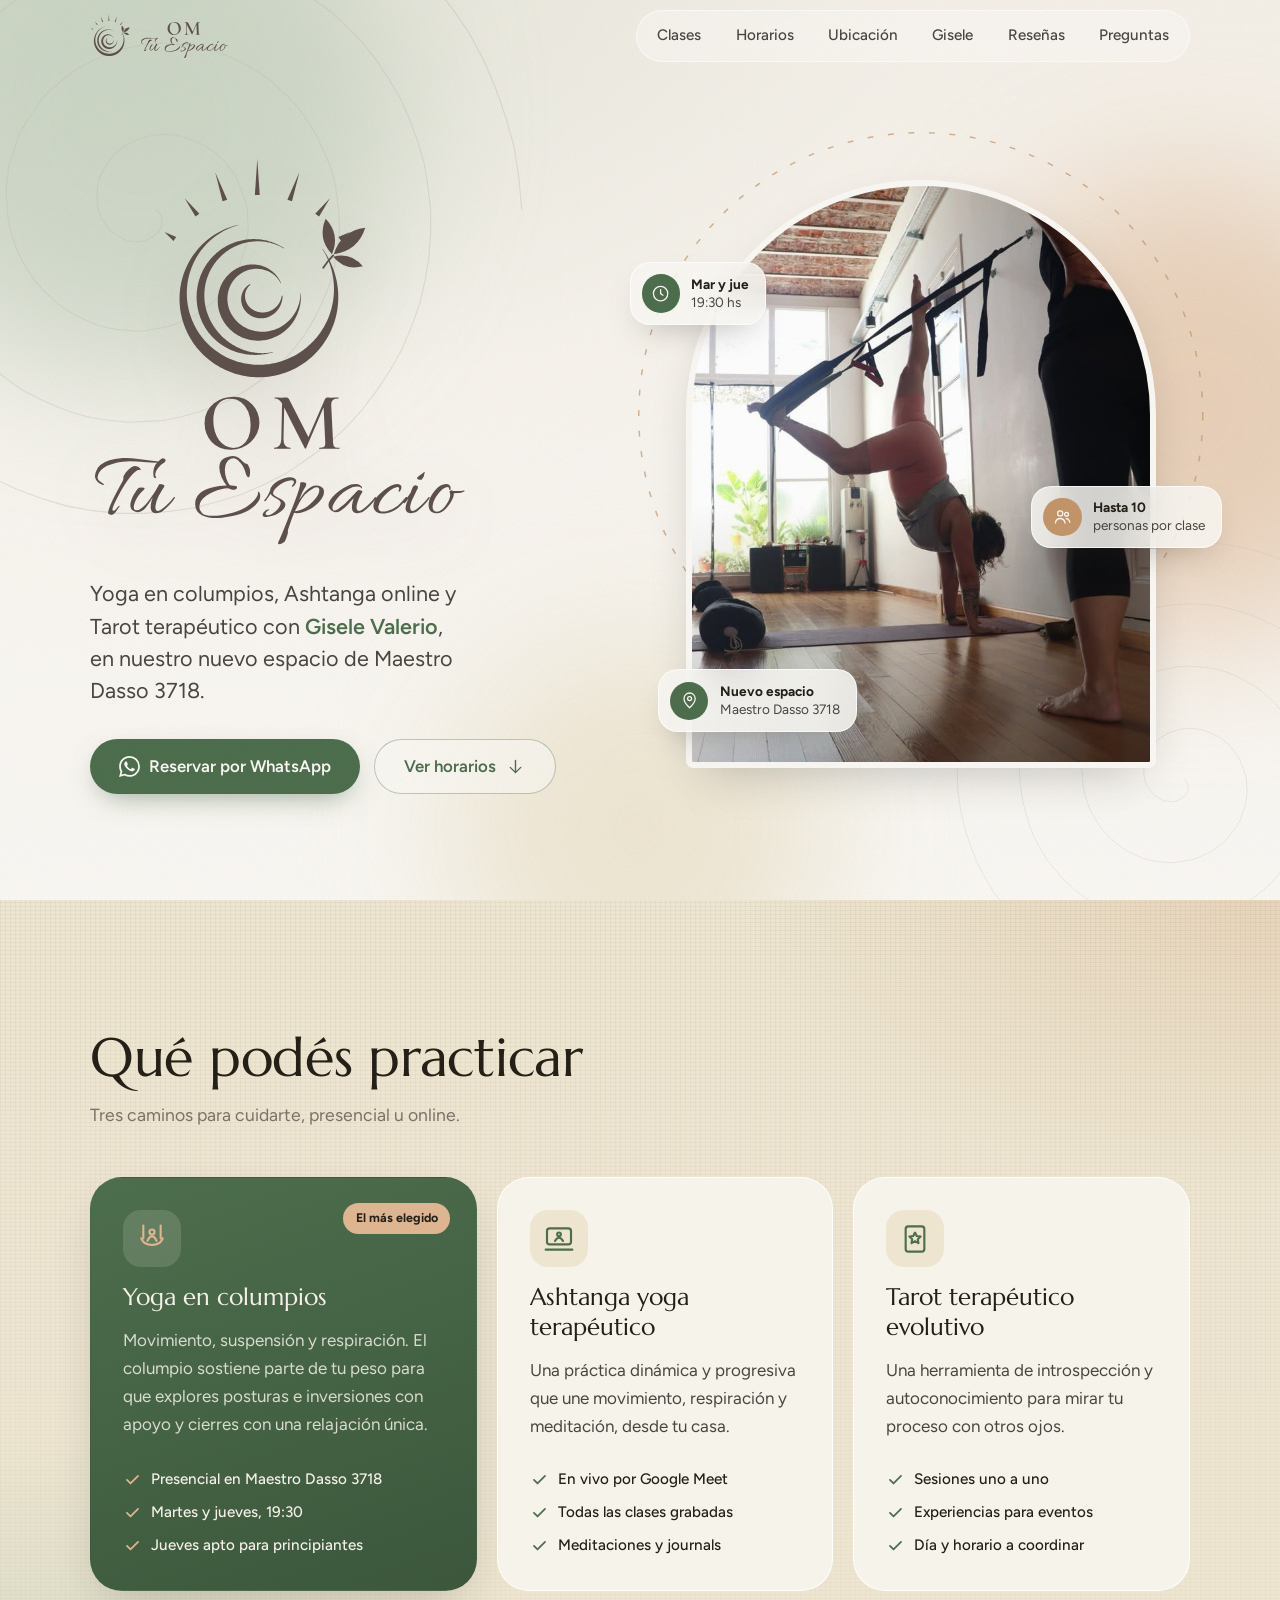
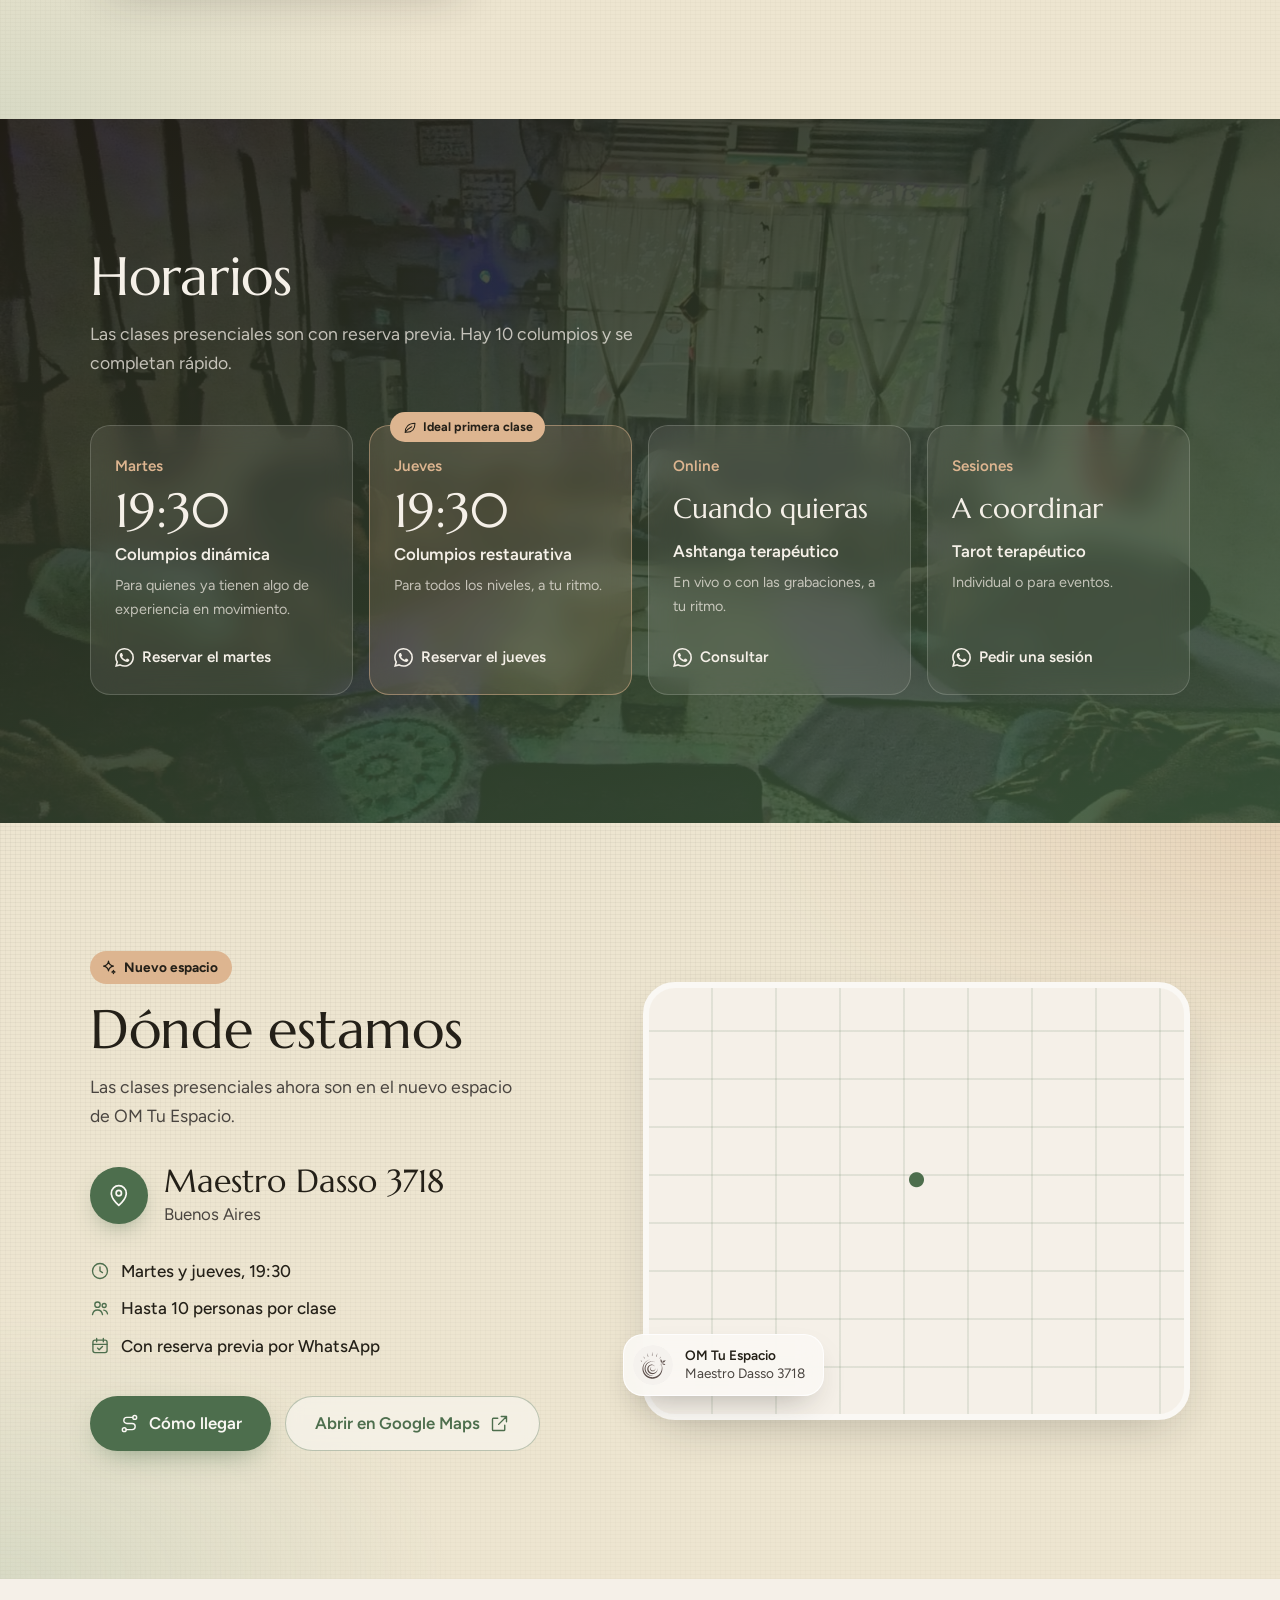
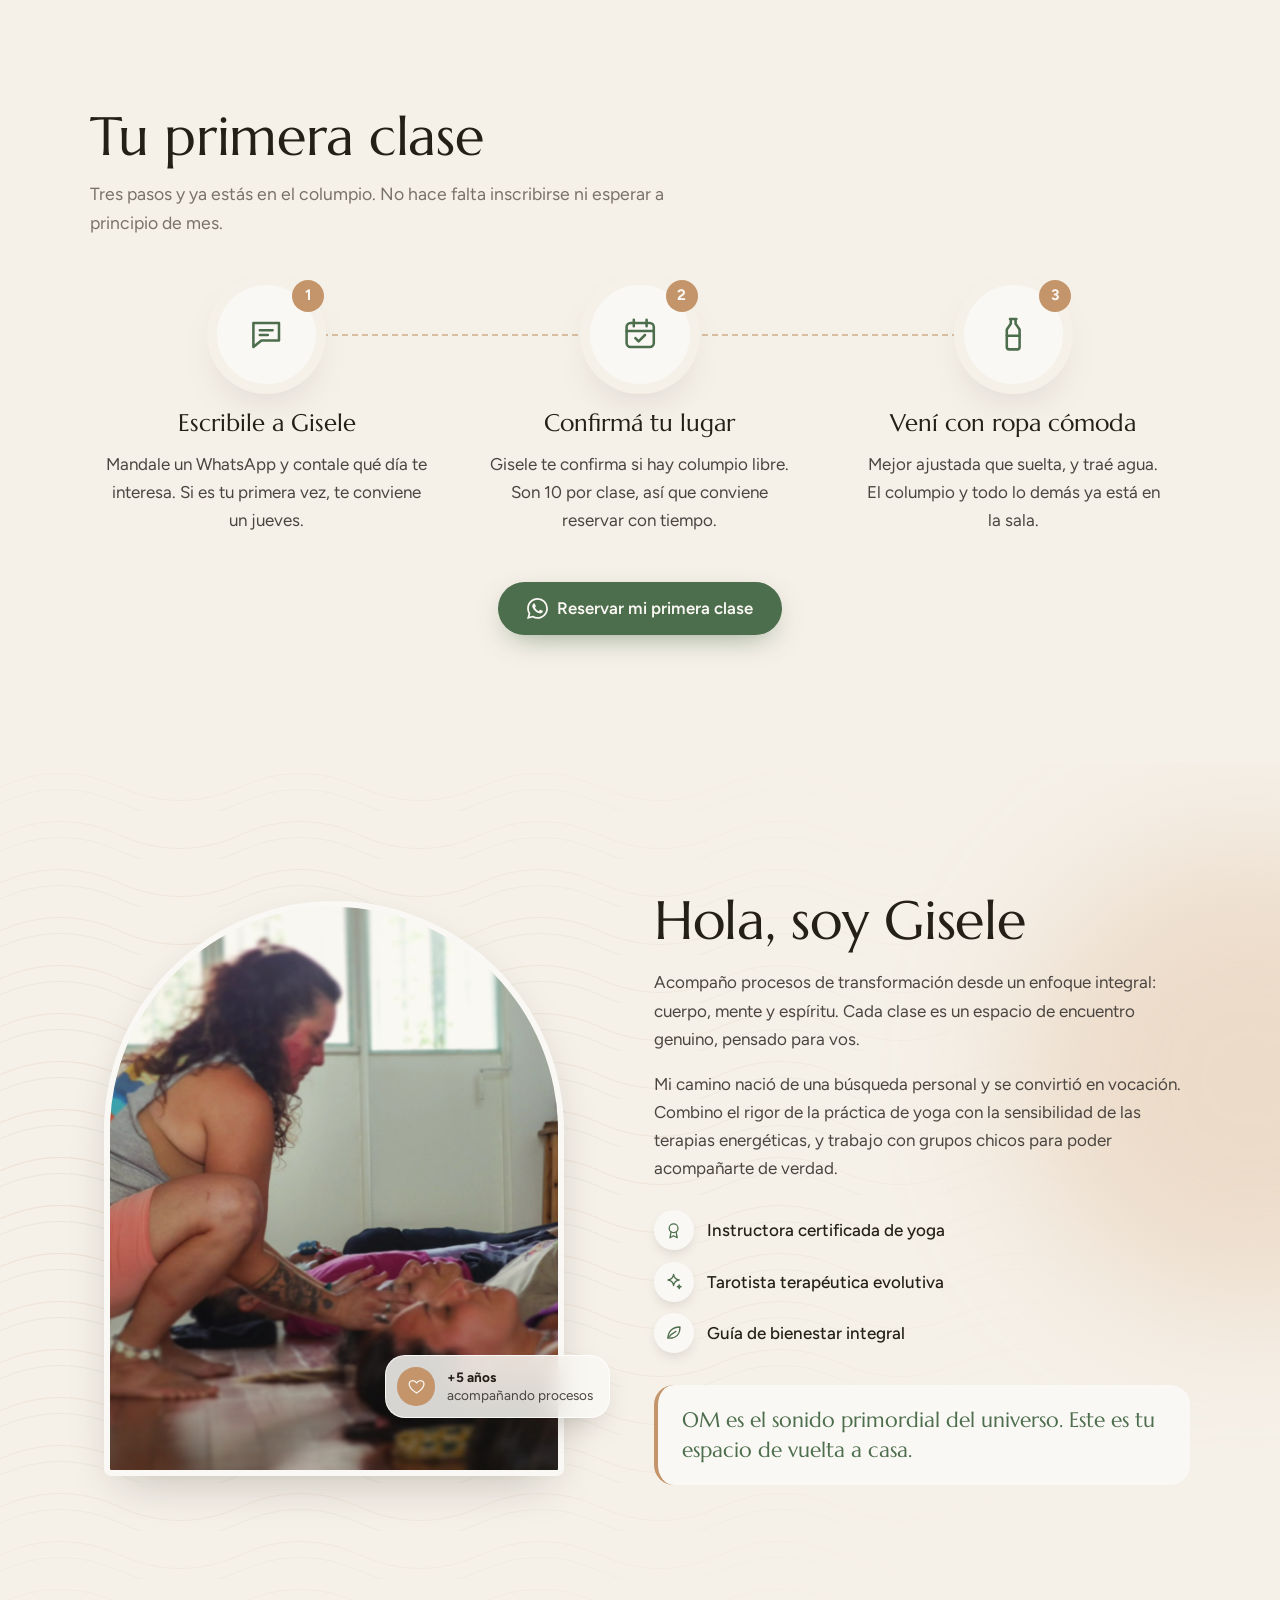
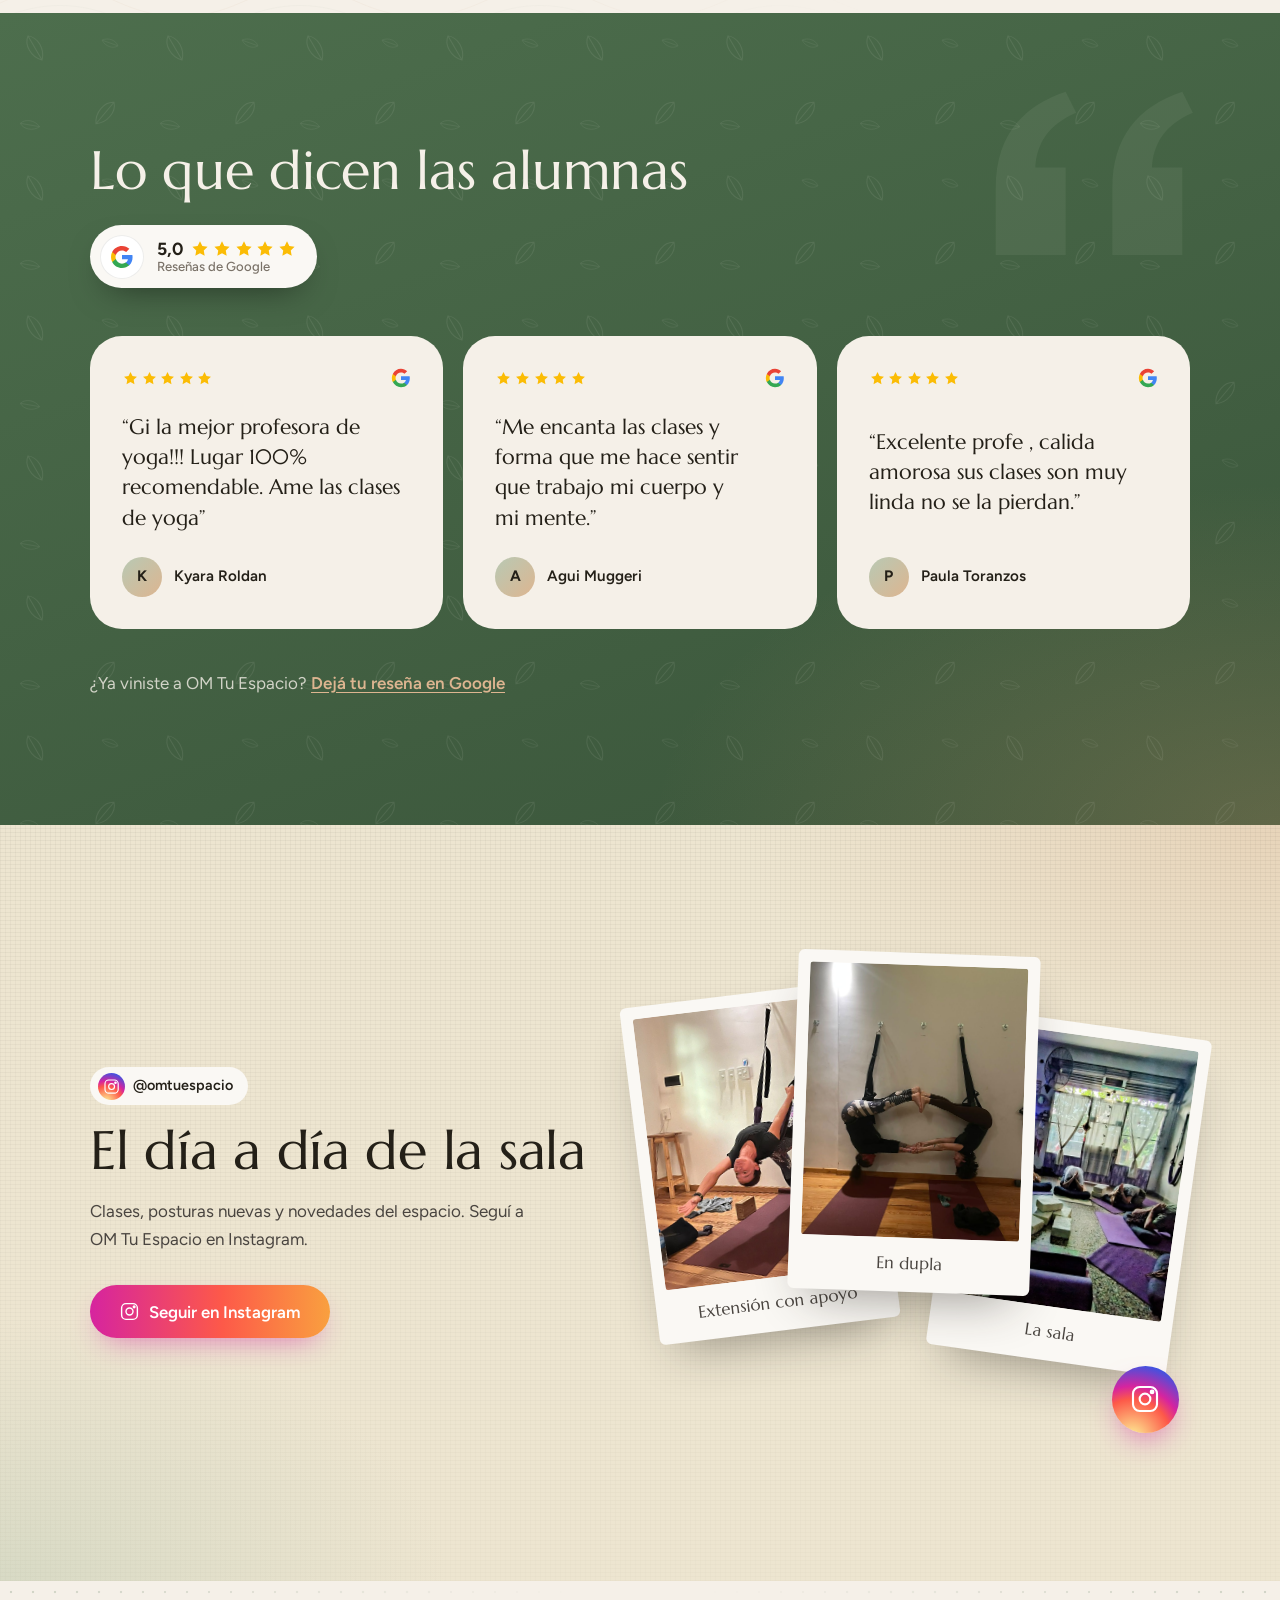
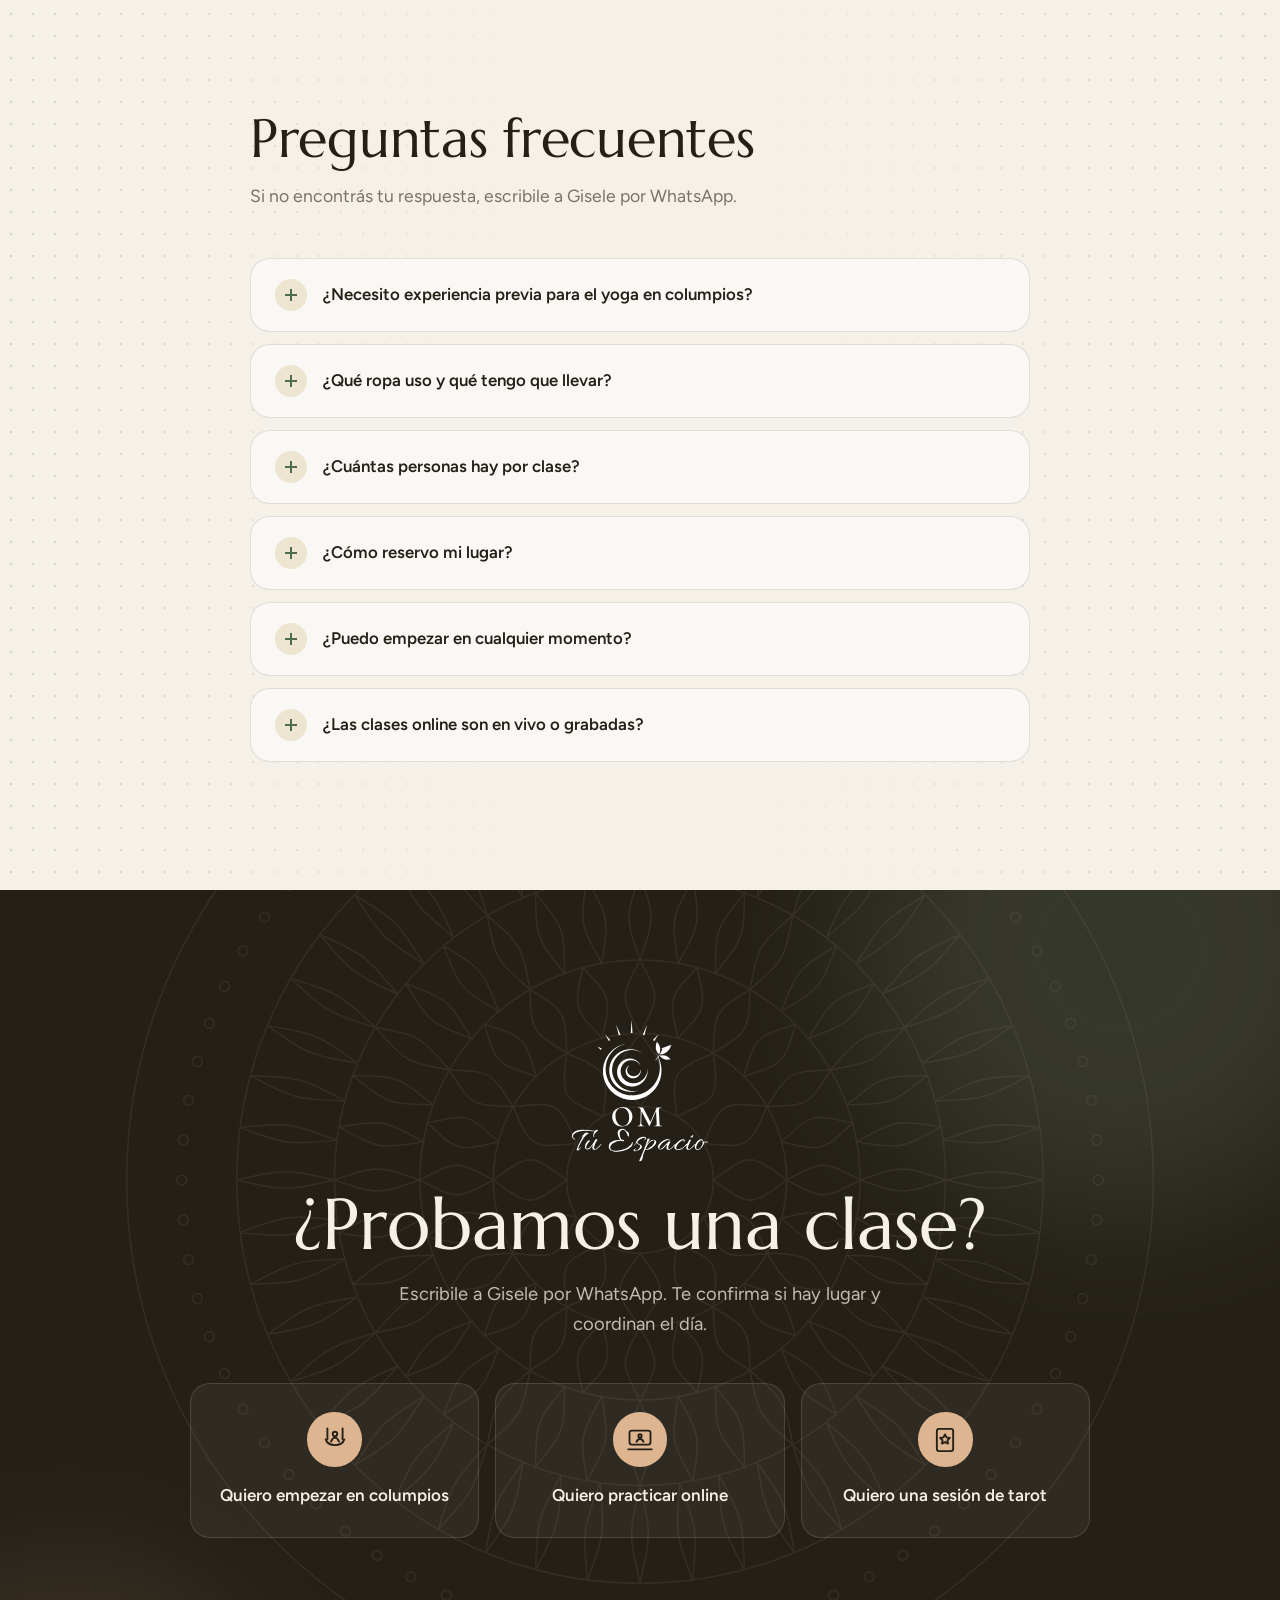
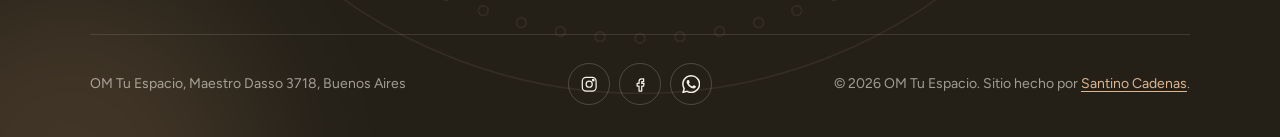
==== commit 3dcf2c04: "Nuevo espacio en Maestro Dasso 3718 con mapa de Google - Sección Ubicación con dirección, datos de l" ====
--- a/index.html
+++ b/index.html
@@ -3,11 +3,11 @@
 <head>
 <meta charset="UTF-8">
 <meta name="viewport" content="width=device-width, initial-scale=1.0, viewport-fit=cover">
-<title>OM Tu Espacio | Yoga en columpios en Saavedra con Gisele Valerio</title>
+<title>OM Tu Espacio | Yoga en columpios con Gisele Valerio · Maestro Dasso 3718</title>
 
 <!-- SEO Meta Tags -->
-<meta name="description" content="Yoga en columpios en Saavedra, Buenos Aires, con Gisele Valerio. Martes y jueves 19:30, grupos de hasta 10 personas. También Ashtanga terapéutico online y Tarot terapéutico.">
-<meta name="keywords" content="yoga, yoga en columpios buenos aires, yoga aereo saavedra, ashtanga yoga, tarot terapeutico, yoga online argentina, Gisele Valerio">
+<meta name="description" content="Yoga en columpios con Gisele Valerio en el nuevo espacio de Maestro Dasso 3718, Buenos Aires. Martes y jueves 19:30, grupos de hasta 10 personas. También Ashtanga terapéutico online y Tarot terapéutico.">
+<meta name="keywords" content="yoga, yoga en columpios buenos aires, yoga aereo buenos aires, maestro dasso 3718, ashtanga yoga, tarot terapeutico, yoga online argentina, Gisele Valerio">
 <meta name="author" content="Gisele Valerio — OM Tu Espacio">
 <meta name="theme-color" content="#f5f0e8">
 <link rel="canonical" href="https://omtuespacio.com/">
@@ -16,7 +16,7 @@
 <meta property="og:type" content="website">
 <meta property="og:url" content="https://omtuespacio.com/">
 <meta property="og:title" content="OM Tu Espacio | Yoga en columpios con Gisele Valerio">
-<meta property="og:description" content="Yoga en columpios en Saavedra, martes y jueves 19:30. Ashtanga terapéutico online y Tarot terapéutico.">
+<meta property="og:description" content="Yoga en columpios en Maestro Dasso 3718, martes y jueves 19:30. Ashtanga terapéutico online y Tarot terapéutico.">
 <meta property="og:image" content="https://omtuespacio.com/gisele.jpg">
 <meta property="og:locale" content="es_AR">
 <meta property="og:site_name" content="OM Tu Espacio">
@@ -24,7 +24,7 @@
 <!-- WhatsApp / Twitter Card -->
 <meta name="twitter:card" content="summary_large_image">
 <meta name="twitter:title" content="OM Tu Espacio | Yoga en columpios">
-<meta name="twitter:description" content="Yoga en columpios, Ashtanga y Tarot terapéutico con Gisele Valerio. Saavedra, Buenos Aires.">
+<meta name="twitter:description" content="Yoga en columpios, Ashtanga y Tarot terapéutico con Gisele Valerio. Maestro Dasso 3718, Buenos Aires.">
 <meta name="twitter:image" content="https://omtuespacio.com/gisele.jpg">
 
 <link rel="preconnect" href="https://fonts.googleapis.com">
@@ -49,7 +49,8 @@
   "telephone": "+5491138262856",
   "address": {
     "@type": "PostalAddress",
-    "addressLocality": "Saavedra, Buenos Aires",
+    "streetAddress": "Maestro Dasso 3718",
+    "addressLocality": "Buenos Aires",
     "addressCountry": "AR"
   },
   "openingHoursSpecification": [
@@ -90,6 +91,8 @@
     <symbol id="i-chat" viewBox="0 0 24 24"><path d="M4 5h16v11H9l-5 4z"/><path d="M8 9.5h8M8 12.5h5"/></symbol>
     <symbol id="i-calendar" viewBox="0 0 24 24"><rect x="3.5" y="5" width="17" height="15" rx="2.5"/><path d="M3.5 10h17M8 3v4M16 3v4"/><path d="M9 14.5l2 2 4-4"/></symbol>
     <symbol id="i-bottle" viewBox="0 0 24 24"><path d="M10 2.5h4M10.5 2.5v3L8 9v11a1.5 1.5 0 0 0 1.5 1.5h5A1.5 1.5 0 0 0 16 20V9l-2.5-3.5v-3"/><path d="M8 13h8"/></symbol>
+    <symbol id="i-route" viewBox="0 0 24 24"><circle cx="6" cy="19" r="2.2"/><circle cx="18" cy="5" r="2.2"/><path d="M8.2 19H15a3.5 3.5 0 0 0 0-7H9a3.5 3.5 0 0 1 0-7h6.8"/></symbol>
+    <symbol id="i-external" viewBox="0 0 24 24"><path d="M14 4h6v6M20 4l-9 9"/><path d="M18 14v5a1 1 0 0 1-1 1H5a1 1 0 0 1-1-1V7a1 1 0 0 1 1-1h5"/></symbol>
     <symbol id="i-close" viewBox="0 0 24 24"><path d="M6 6l12 12M18 6 6 18"/></symbol>
     <symbol id="i-quote" viewBox="0 0 48 48"><path fill="currentColor" stroke="none" d="M8 36V24.5C8 16 12.2 10.6 20 8l1.8 3.6C17 13.6 15 17 14.8 21H20v15H8zm20 0V24.5C28 16 32.2 10.6 40 8l1.8 3.6C37 13.6 35 17 34.8 21H40v15H28z"/></symbol>
   </defs>
@@ -105,6 +108,7 @@
       <ul class="nav-links">
         <li><a href="#clases">Clases</a></li>
         <li><a href="#horarios">Horarios</a></li>
+        <li><a href="#ubicacion">Ubicación</a></li>
         <li><a href="#gisele">Gisele</a></li>
         <li><a href="#resenas">Reseñas</a></li>
         <li><a href="#preguntas">Preguntas</a></li>
@@ -130,10 +134,11 @@
     <ul class="mmenu-links">
       <li style="--i:0"><a href="#clases"><svg class="ico ico-stroke"><use href="#i-columpio"/></svg>Clases</a></li>
       <li style="--i:1"><a href="#horarios"><svg class="ico ico-stroke"><use href="#i-clock"/></svg>Horarios</a></li>
-      <li style="--i:2"><a href="#primera-clase"><svg class="ico ico-stroke"><use href="#i-leaf"/></svg>Tu primera clase</a></li>
-      <li style="--i:3"><a href="#gisele"><svg class="ico ico-stroke"><use href="#i-heart"/></svg>Gisele</a></li>
-      <li style="--i:4"><a href="#resenas"><svg class="ico ico-stroke"><use href="#i-sparkle"/></svg>Reseñas</a></li>
-      <li style="--i:5"><a href="#preguntas"><svg class="ico ico-stroke"><use href="#i-chat"/></svg>Preguntas</a></li>
+      <li style="--i:2"><a href="#ubicacion"><svg class="ico ico-stroke"><use href="#i-pin"/></svg>Ubicación</a></li>
+      <li style="--i:3"><a href="#primera-clase"><svg class="ico ico-stroke"><use href="#i-leaf"/></svg>Tu primera clase</a></li>
+      <li style="--i:4"><a href="#gisele"><svg class="ico ico-stroke"><use href="#i-heart"/></svg>Gisele</a></li>
+      <li style="--i:5"><a href="#resenas"><svg class="ico ico-stroke"><use href="#i-sparkle"/></svg>Reseñas</a></li>
+      <li style="--i:6"><a href="#preguntas"><svg class="ico ico-stroke"><use href="#i-chat"/></svg>Preguntas</a></li>
     </ul>
     <a href="https://wa.me/5491138262856?text=Hola%20Gisele!%20Quiero%20reservar%20un%20turno." target="_blank" rel="noopener" class="btn btn-main btn-lg mmenu-cta">
       <svg class="ico" aria-hidden="true"><use href="#i-wa"/></svg>
@@ -159,7 +164,7 @@
       </h1>
       <p class="hero-lede">
         Yoga en columpios, Ashtanga online y Tarot terapéutico con
-        <strong>Gisele Valerio</strong>, en Saavedra.
+        <strong>Gisele Valerio</strong>, en nuestro nuevo espacio de Maestro Dasso 3718.
       </p>
       <div class="hero-actions">
         <a href="https://wa.me/5491138262856?text=Hola%20Gisele!%20Quiero%20reservar%20un%20turno." target="_blank" rel="noopener" class="btn btn-main btn-lg">
@@ -188,7 +193,7 @@
       </div>
       <div class="chip chip-c">
         <span class="chip-ico"><svg class="ico ico-stroke"><use href="#i-pin"/></svg></span>
-        <span><strong>Saavedra</strong><br>Buenos Aires</span>
+        <span><strong>Nuevo espacio</strong><br>Maestro Dasso 3718</span>
       </div>
     </div>
   </div>
@@ -209,7 +214,7 @@
         <h3 class="h3">Yoga en columpios</h3>
         <p>Movimiento, suspensión y respiración. El columpio sostiene parte de tu peso para que explores posturas e inversiones con apoyo y cierres con una relajación única.</p>
         <ul class="ticks">
-          <li><svg class="ico ico-stroke"><use href="#i-check"/></svg>Presencial en Saavedra</li>
+          <li><svg class="ico ico-stroke"><use href="#i-check"/></svg>Presencial en Maestro Dasso 3718</li>
           <li><svg class="ico ico-stroke"><use href="#i-check"/></svg>Martes y jueves, 19:30</li>
           <li><svg class="ico ico-stroke"><use href="#i-check"/></svg>Jueves apto para principiantes</li>
         </ul>
@@ -278,6 +283,49 @@
         <span class="slot-note">Individual o para eventos.</span>
         <span class="slot-cta"><svg class="ico" aria-hidden="true"><use href="#i-wa"/></svg>Pedir una sesión</span>
       </a>
+    </div>
+  </div>
+</section>
+
+<!-- UBICACIÓN -->
+<section class="block block-sand" id="ubicacion" aria-labelledby="ubicacion-titulo">
+  <div class="wrap ubic">
+    <div class="ubic-info reveal">
+      <span class="ubic-badge"><svg class="ico ico-stroke" aria-hidden="true"><use href="#i-sparkle"/></svg>Nuevo espacio</span>
+      <h2 class="h2" id="ubicacion-titulo">Dónde estamos</h2>
+      <p class="ubic-lede">Las clases presenciales ahora son en el nuevo espacio de OM Tu Espacio.</p>
+
+      <address class="ubic-address">
+        <span class="ubic-pin" aria-hidden="true"><svg class="ico ico-stroke"><use href="#i-pin"/></svg></span>
+        <span><strong>Maestro Dasso 3718</strong><br>Buenos Aires</span>
+      </address>
+
+      <ul class="ubic-facts">
+        <li><svg class="ico ico-stroke" aria-hidden="true"><use href="#i-clock"/></svg>Martes y jueves, 19:30</li>
+        <li><svg class="ico ico-stroke" aria-hidden="true"><use href="#i-users"/></svg>Hasta 10 personas por clase</li>
+        <li><svg class="ico ico-stroke" aria-hidden="true"><use href="#i-calendar"/></svg>Con reserva previa por WhatsApp</li>
+      </ul>
+
+      <div class="ubic-actions">
+        <a href="https://www.google.com/maps/dir/?api=1&amp;destination=Maestro%20Dasso%203718%2C%20Buenos%20Aires%2C%20Argentina" target="_blank" rel="noopener" class="btn btn-main btn-lg">
+          <svg class="ico ico-stroke" aria-hidden="true"><use href="#i-route"/></svg>
+          Cómo llegar
+        </a>
+        <a href="https://www.google.com/maps/search/?api=1&amp;query=Maestro%20Dasso%203718%2C%20Buenos%20Aires%2C%20Argentina" target="_blank" rel="noopener" class="btn btn-ghost btn-lg">
+          Abrir en Google Maps
+          <svg class="ico ico-stroke" aria-hidden="true"><use href="#i-external"/></svg>
+        </a>
+      </div>
+    </div>
+
+    <div class="ubic-map reveal" style="--d:1">
+      <div class="map-frame">
+        <iframe src="https://www.google.com/maps?q=Maestro%20Dasso%203718%2C%20Buenos%20Aires%2C%20Argentina&amp;output=embed" title="Mapa de Google con la ubicación de OM Tu Espacio en Maestro Dasso 3718" width="640" height="520" loading="lazy" referrerpolicy="strict-origin-when-cross-origin" allowfullscreen></iframe>
+      </div>
+      <div class="map-card" aria-hidden="true">
+        <img src="logos/favicon.svg" alt="" width="40" height="40">
+        <span><strong>OM Tu Espacio</strong><br>Maestro Dasso 3718</span>
+      </div>
     </div>
   </div>
 </section>
@@ -500,7 +548,7 @@
     </div>
 
     <div class="closing-foot">
-      <p>OM Tu Espacio, Saavedra, Buenos Aires</p>
+      <p>OM Tu Espacio, Maestro Dasso 3718, Buenos Aires</p>
       <div class="socials">
         <a href="https://www.instagram.com/omtuespacio/" target="_blank" rel="noopener" aria-label="Instagram" class="s-ig"><svg class="ico ico-stroke"><use href="#i-ig"/></svg></a>
         <a href="https://www.facebook.com/GISELEVALERIO86/" target="_blank" rel="noopener" aria-label="Facebook" class="s-fb"><svg class="ico ico-stroke"><use href="#i-fb"/></svg></a>
--- a/styles.css
+++ b/styles.css
@@ -1118,6 +1118,117 @@
 }
 
 /* ══════════════════════════════════════
+   UBICACIÓN
+══════════════════════════════════════ */
+.ubic {
+  display: grid;
+  grid-template-columns: 1fr 1.15fr;
+  gap: clamp(2.5rem, 6vw, 5rem);
+  align-items: center;
+}
+.ubic-badge {
+  display: inline-flex;
+  align-items: center;
+  gap: 0.45rem;
+  margin-bottom: 1rem;
+  padding: 0.35rem 0.9rem 0.35rem 0.6rem;
+  border-radius: 999px;
+  background: var(--clay-light);
+  color: var(--stone);
+  font-size: 0.85rem;
+  font-weight: 700;
+}
+.ubic-lede { margin-top: 0.75rem; color: var(--stone-mid); font-size: 1.1rem; max-width: 40ch; }
+.ubic-address {
+  display: flex;
+  align-items: center;
+  gap: 1rem;
+  margin-top: 2rem;
+  font-style: normal;
+  font-size: 1.05rem;
+  color: var(--stone-mid);
+}
+.ubic-address strong {
+  font-family: var(--display);
+  font-weight: 400;
+  font-size: clamp(1.6rem, 3vw, 2rem);
+  line-height: 1.2;
+  color: var(--stone);
+}
+.ubic-pin {
+  display: grid;
+  place-items: center;
+  flex-shrink: 0;
+  width: 3.6rem; height: 3.6rem;
+  border-radius: 50%;
+  background: var(--sage-dark);
+  color: var(--white);
+  box-shadow: 0 10px 26px -12px rgba(77,110,77,0.8);
+}
+.ubic-pin .ico { width: 1.6rem; height: 1.6rem; }
+.ubic-facts { list-style: none; display: grid; gap: 0.6rem; margin-top: 1.75rem; }
+.ubic-facts li { display: flex; align-items: center; gap: 0.7rem; font-weight: 500; }
+.ubic-facts .ico { color: var(--sage-dark); width: 1.25rem; height: 1.25rem; }
+.ubic-actions { display: flex; flex-wrap: wrap; gap: 0.85rem; margin-top: 2.25rem; }
+
+.ubic-map { position: relative; }
+.map-frame {
+  position: relative;
+  overflow: hidden;
+  aspect-ratio: 5 / 4;
+  border-radius: var(--r-lg);
+  border: 6px solid var(--white);
+  box-shadow: var(--shadow);
+  /* Mientras el mapa carga (o si no carga) se ve un plano de calles suave */
+  background:
+    radial-gradient(circle at 50% 45%, var(--sage-dark) 0 7px, transparent 8px),
+    repeating-linear-gradient(0deg, transparent 0 46px, rgba(77,110,77,0.12) 46px 48px),
+    repeating-linear-gradient(90deg, transparent 0 62px, rgba(77,110,77,0.12) 62px 64px),
+    var(--cream);
+}
+.map-frame iframe {
+  display: block;
+  width: 100%;
+  height: 100%;
+  border: 0;
+  /* Tono más cálido para que el mapa combine con la paleta */
+  filter: saturate(0.75) sepia(0.12);
+  transition: filter 0.5s ease;
+}
+.map-frame:hover iframe,
+.map-frame:focus-within iframe { filter: none; }
+.map-card {
+  position: absolute;
+  left: -1.25rem;
+  bottom: 1.5rem;
+  display: flex;
+  align-items: center;
+  gap: 0.75rem;
+  padding: 0.6rem 1.1rem 0.6rem 0.6rem;
+  border-radius: var(--r-md);
+  background: rgba(250,248,244,0.92);
+  backdrop-filter: blur(12px);
+  -webkit-backdrop-filter: blur(12px);
+  border: 1px solid rgba(255,255,255,0.8);
+  box-shadow: 0 14px 34px -16px rgba(36,32,24,0.4);
+  font-size: 0.85rem;
+  line-height: 1.3;
+  color: var(--stone-mid);
+  pointer-events: none;
+}
+.map-card img { width: 40px; height: 40px; border-radius: 50%; }
+.map-card strong { color: var(--stone); }
+
+@media (max-width: 860px) {
+  .ubic { grid-template-columns: 1fr; }
+  .map-frame { aspect-ratio: 1; }
+  .map-card { left: 0.75rem; bottom: 0.75rem; }
+}
+@media (max-width: 600px) {
+  .ubic-actions { flex-direction: column; align-items: stretch; }
+}
+
+/* ══════════════════════════════════════
    WHATSAPP FLOTANTE
 ══════════════════════════════════════ */
 .wa-float {
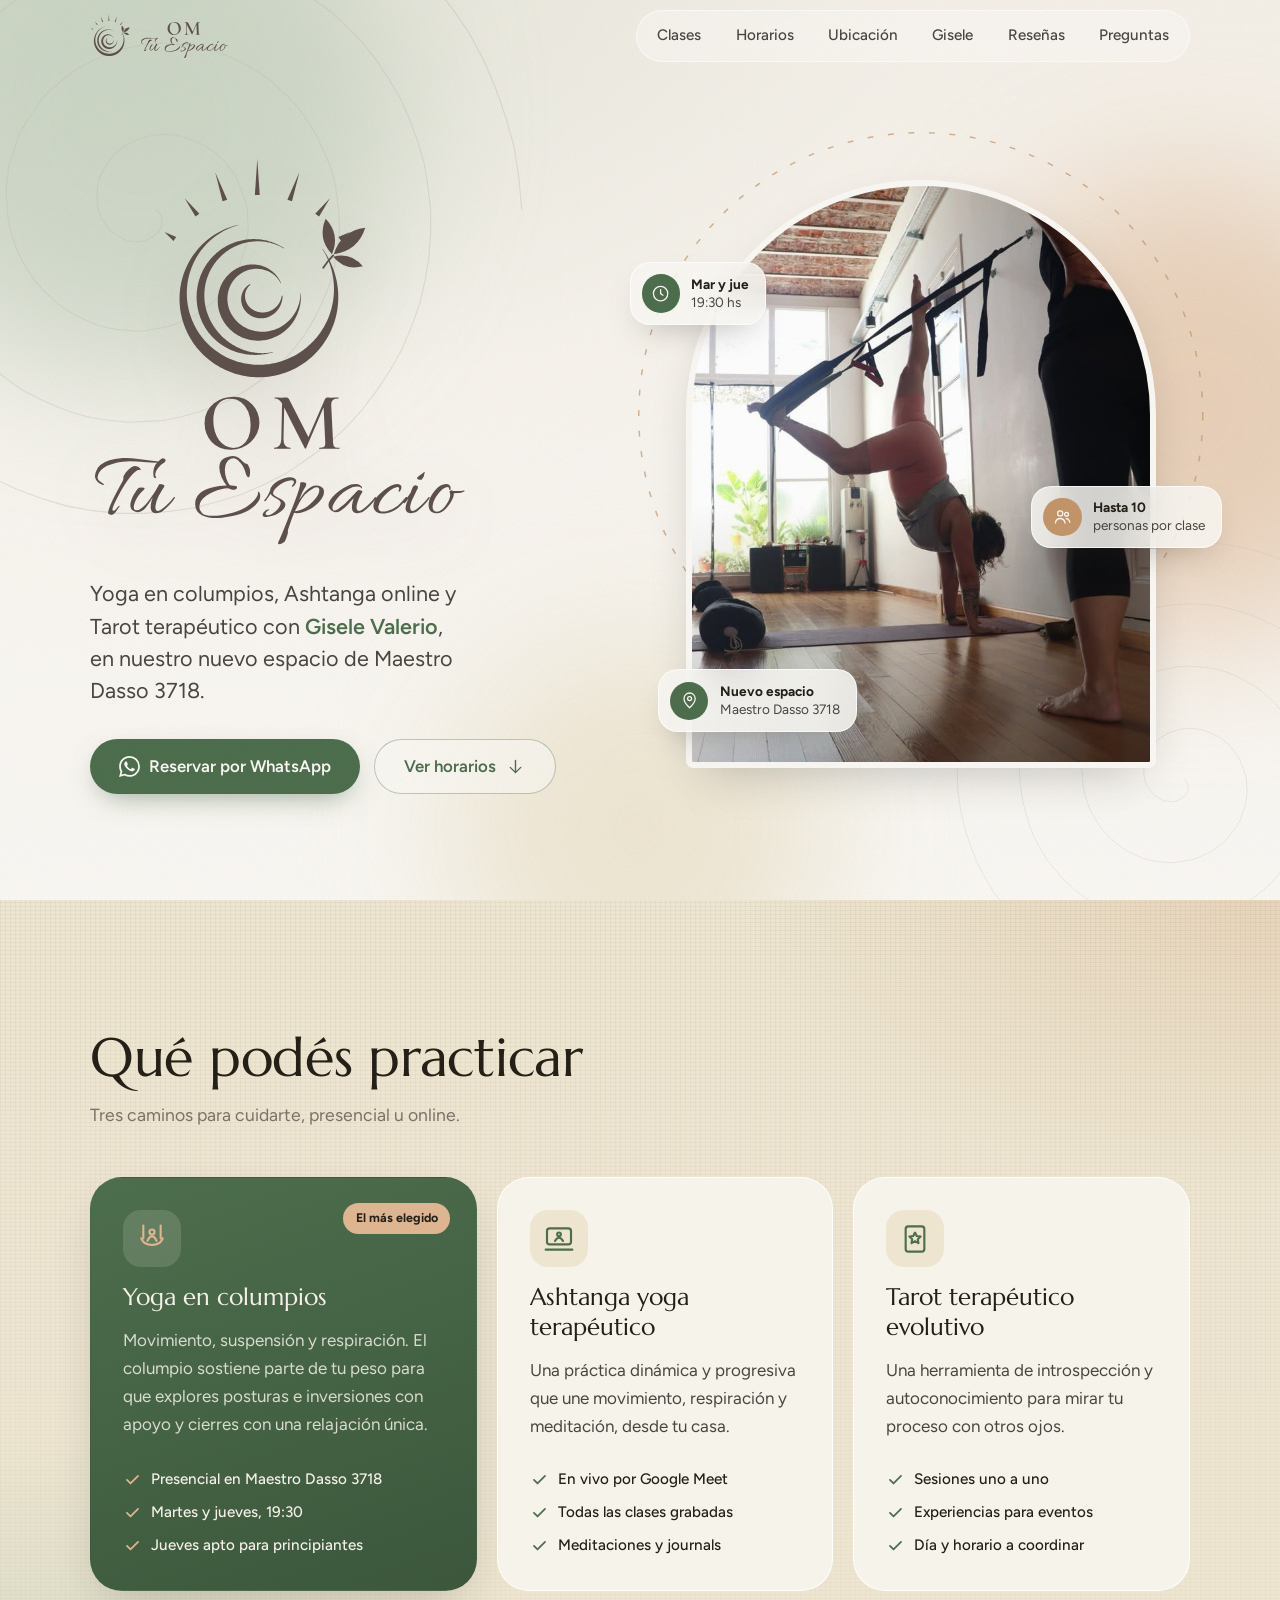
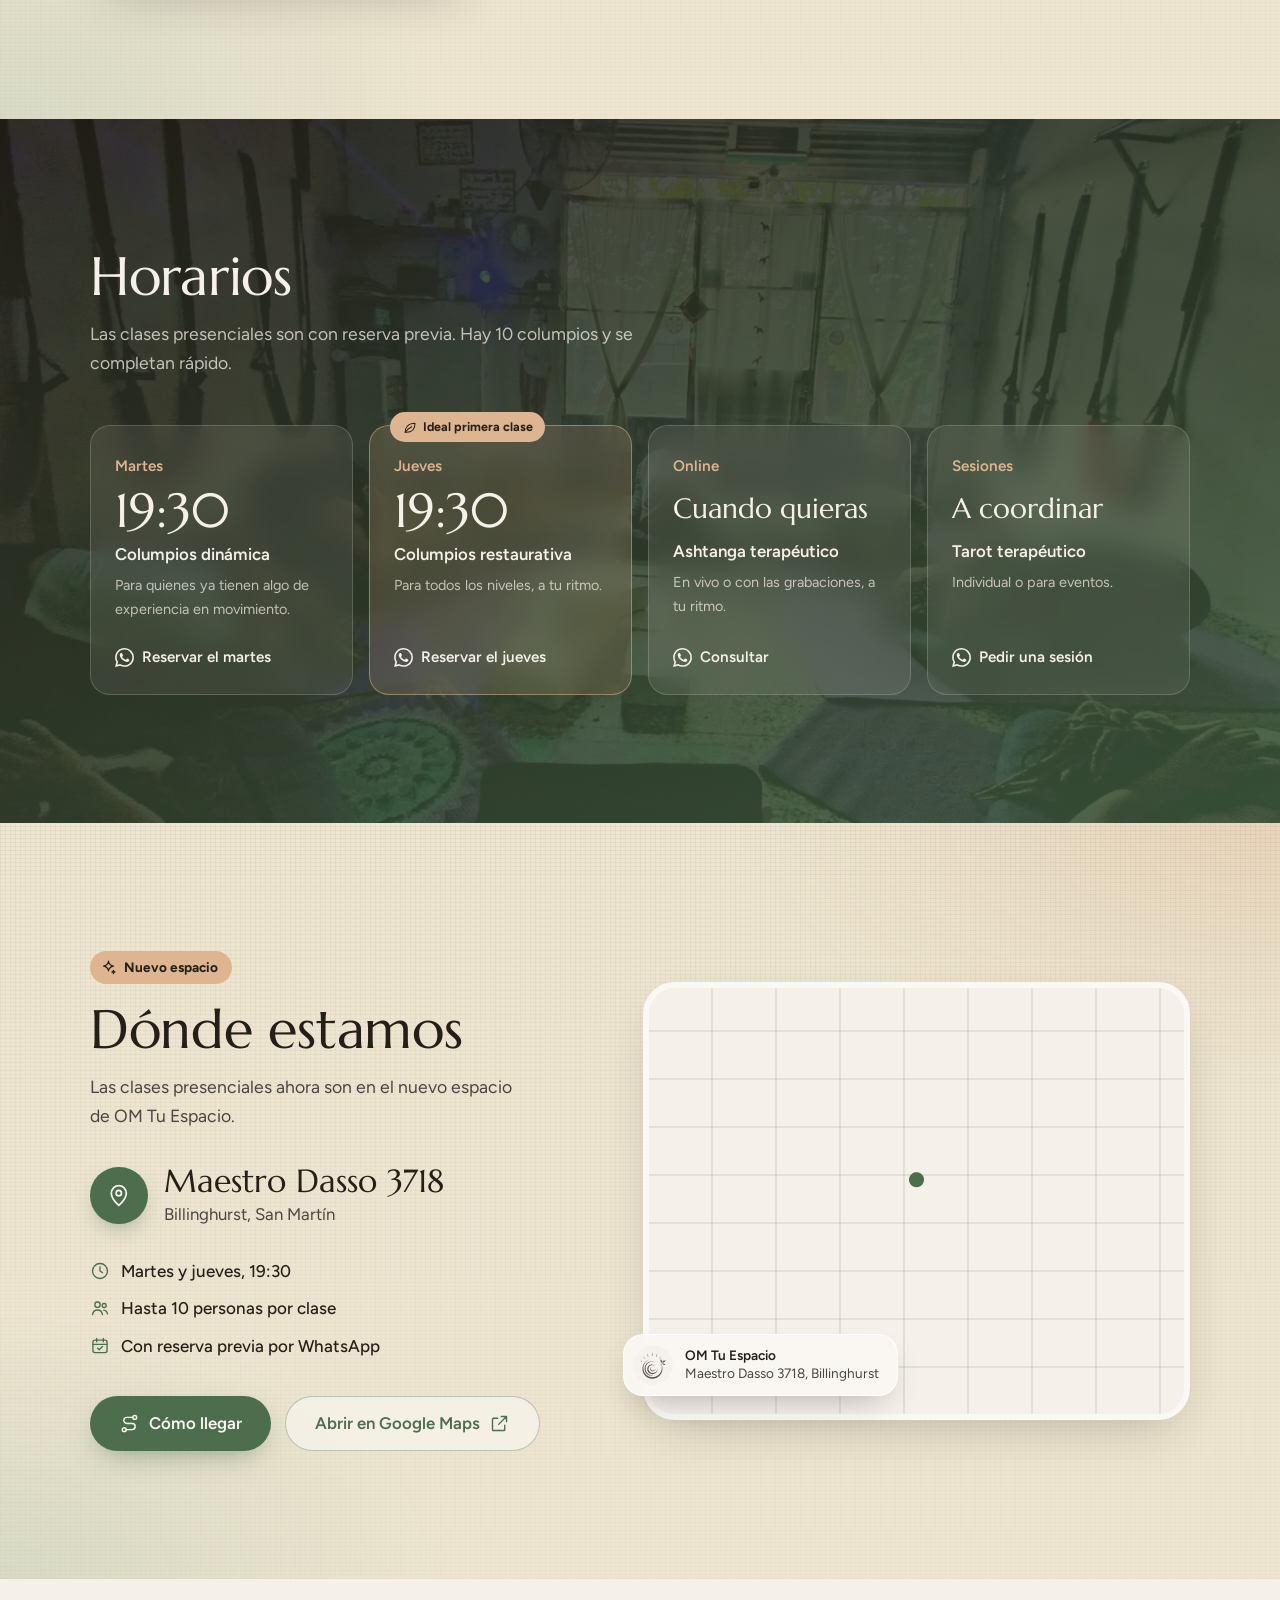
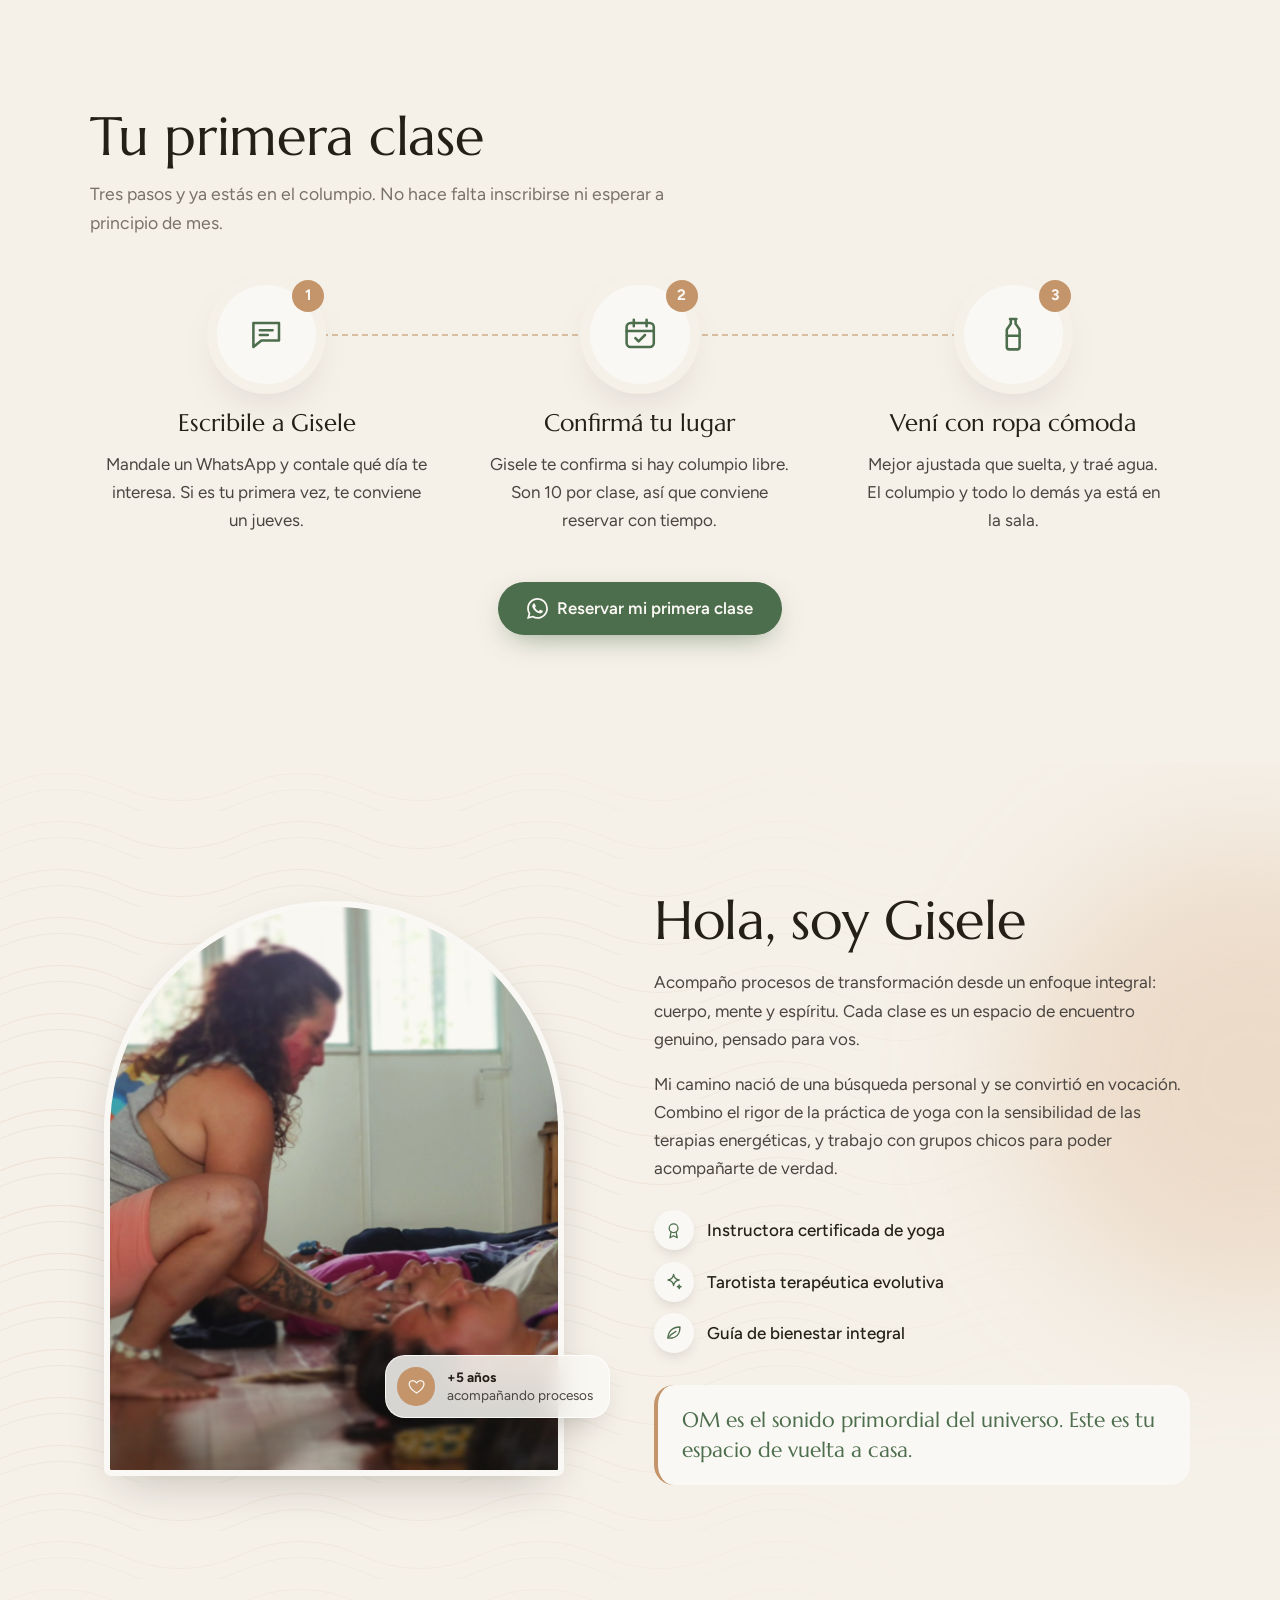
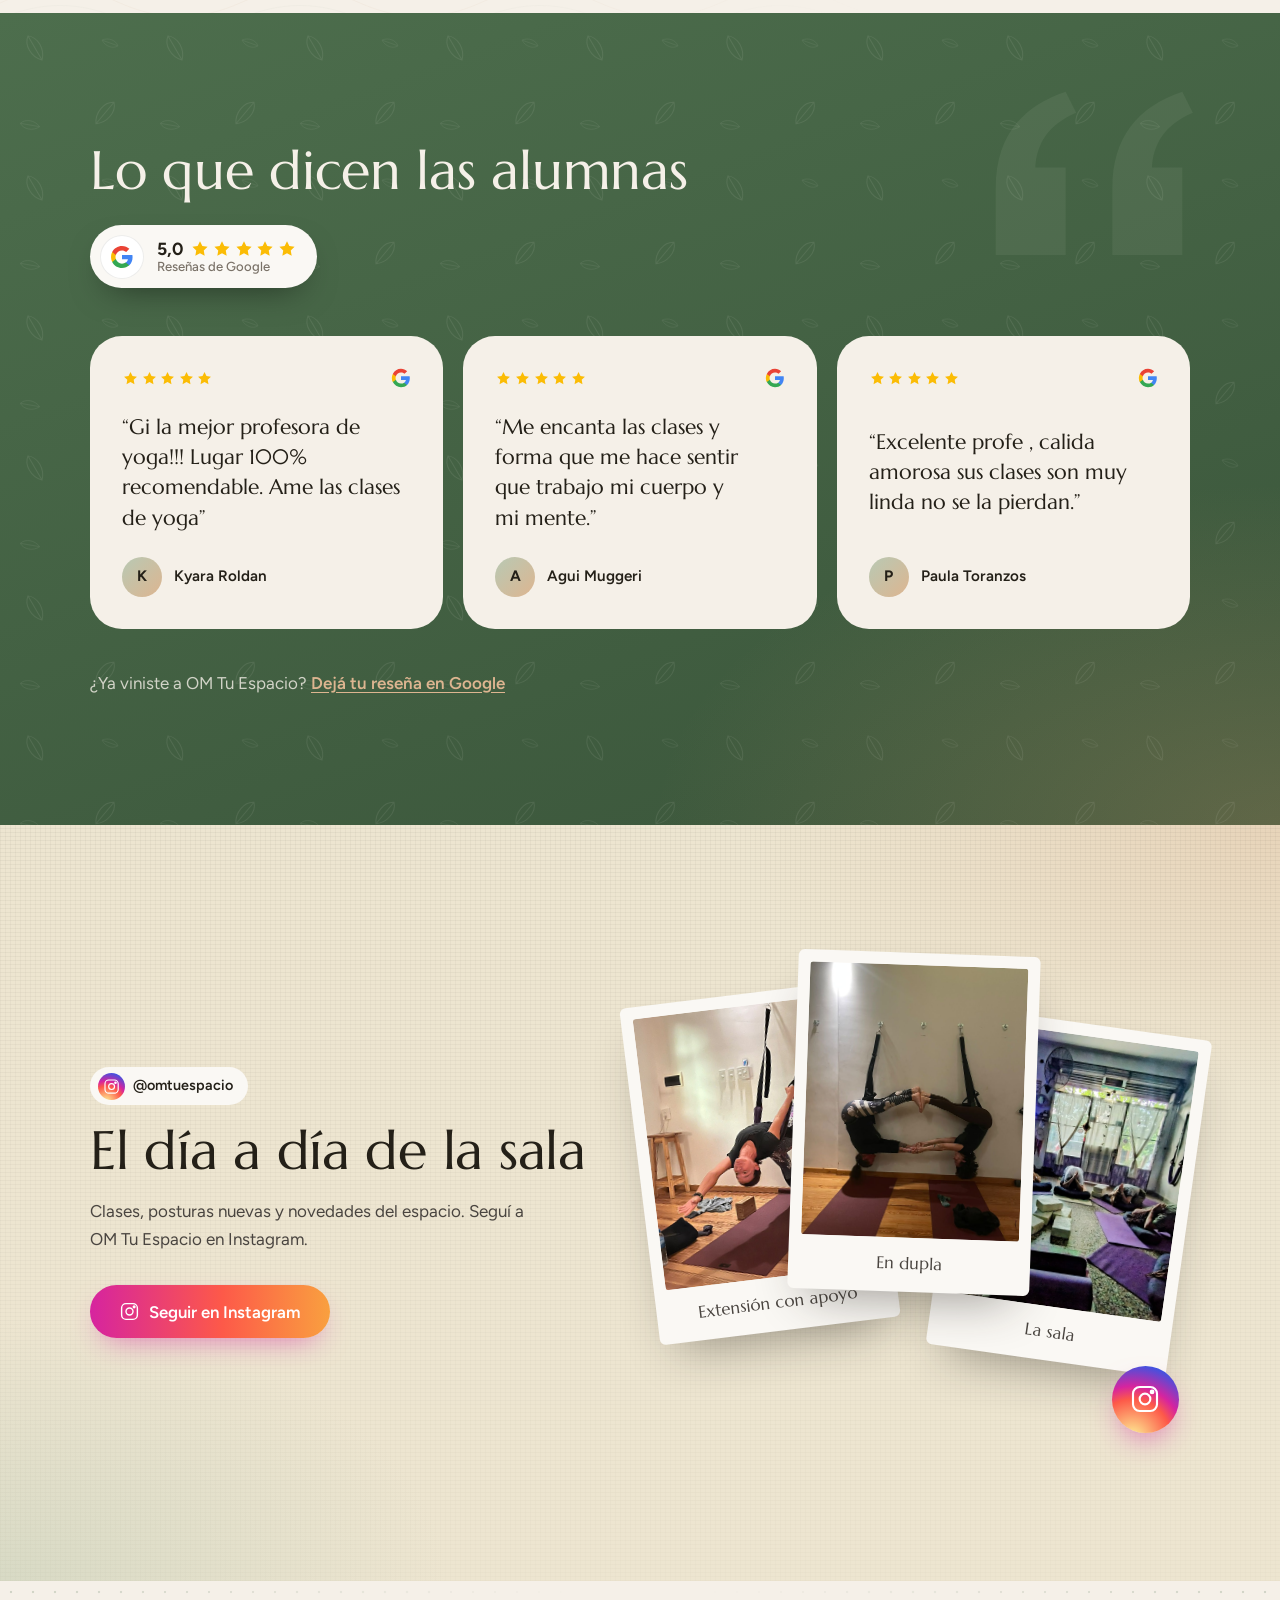
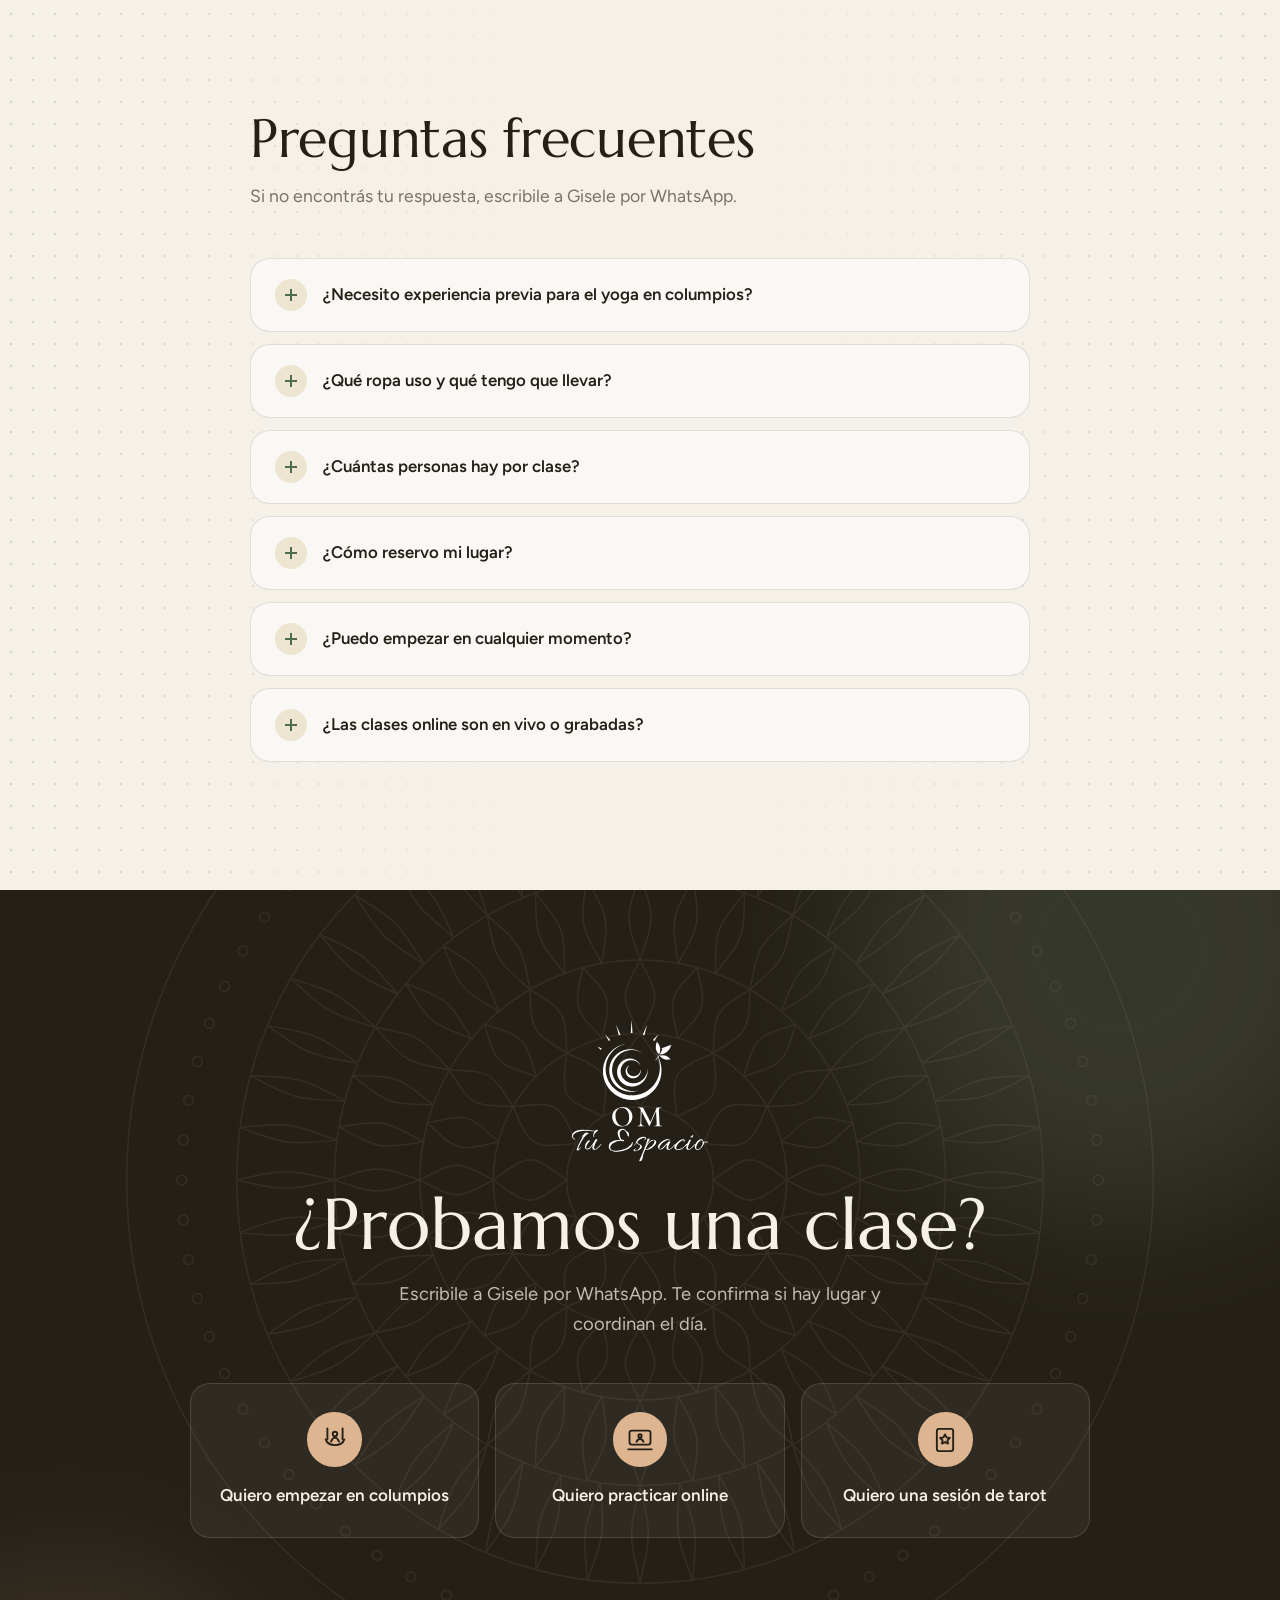
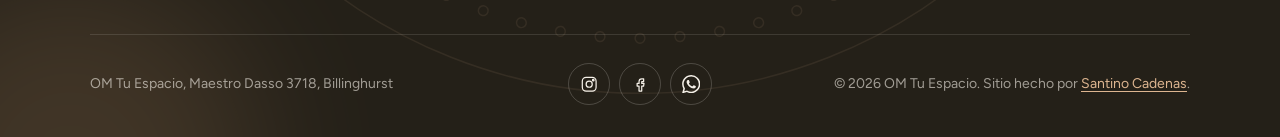
==== commit ca8d4a23: "Barrio del nuevo espacio: Billinghurst, San Martín - Dirección, pie, tarjeta del mapa y metadatos co" ====
--- a/index.html
+++ b/index.html
@@ -6,8 +6,8 @@
 <title>OM Tu Espacio | Yoga en columpios con Gisele Valerio · Maestro Dasso 3718</title>
 
 <!-- SEO Meta Tags -->
-<meta name="description" content="Yoga en columpios con Gisele Valerio en el nuevo espacio de Maestro Dasso 3718, Buenos Aires. Martes y jueves 19:30, grupos de hasta 10 personas. También Ashtanga terapéutico online y Tarot terapéutico.">
-<meta name="keywords" content="yoga, yoga en columpios buenos aires, yoga aereo buenos aires, maestro dasso 3718, ashtanga yoga, tarot terapeutico, yoga online argentina, Gisele Valerio">
+<meta name="description" content="Yoga en columpios con Gisele Valerio en el nuevo espacio de Maestro Dasso 3718, Billinghurst (San Martín). Martes y jueves 19:30, grupos de hasta 10 personas. También Ashtanga terapéutico online y Tarot terapéutico.">
+<meta name="keywords" content="yoga, yoga en columpios buenos aires, yoga aereo buenos aires, yoga billinghurst, yoga san martin, maestro dasso 3718, ashtanga yoga, tarot terapeutico, yoga online argentina, Gisele Valerio">
 <meta name="author" content="Gisele Valerio — OM Tu Espacio">
 <meta name="theme-color" content="#f5f0e8">
 <link rel="canonical" href="https://omtuespacio.com/">
@@ -24,7 +24,7 @@
 <!-- WhatsApp / Twitter Card -->
 <meta name="twitter:card" content="summary_large_image">
 <meta name="twitter:title" content="OM Tu Espacio | Yoga en columpios">
-<meta name="twitter:description" content="Yoga en columpios, Ashtanga y Tarot terapéutico con Gisele Valerio. Maestro Dasso 3718, Buenos Aires.">
+<meta name="twitter:description" content="Yoga en columpios, Ashtanga y Tarot terapéutico con Gisele Valerio. Maestro Dasso 3718, Billinghurst.">
 <meta name="twitter:image" content="https://omtuespacio.com/gisele.jpg">
 
 <link rel="preconnect" href="https://fonts.googleapis.com">
@@ -50,7 +50,8 @@
   "address": {
     "@type": "PostalAddress",
     "streetAddress": "Maestro Dasso 3718",
-    "addressLocality": "Buenos Aires",
+    "addressLocality": "Billinghurst",
+    "addressRegion": "Provincia de Buenos Aires",
     "addressCountry": "AR"
   },
   "openingHoursSpecification": [
@@ -297,7 +298,7 @@
 
       <address class="ubic-address">
         <span class="ubic-pin" aria-hidden="true"><svg class="ico ico-stroke"><use href="#i-pin"/></svg></span>
-        <span><strong>Maestro Dasso 3718</strong><br>Buenos Aires</span>
+        <span><strong>Maestro Dasso 3718</strong><br>Billinghurst, San Martín</span>
       </address>
 
       <ul class="ubic-facts">
@@ -307,11 +308,11 @@
       </ul>
 
       <div class="ubic-actions">
-        <a href="https://www.google.com/maps/dir/?api=1&amp;destination=Maestro%20Dasso%203718%2C%20Buenos%20Aires%2C%20Argentina" target="_blank" rel="noopener" class="btn btn-main btn-lg">
+        <a href="https://www.google.com/maps/dir/?api=1&amp;destination=Maestro%20Dasso%203718%2C%20Billinghurst%2C%20Buenos%20Aires%2C%20Argentina" target="_blank" rel="noopener" class="btn btn-main btn-lg">
           <svg class="ico ico-stroke" aria-hidden="true"><use href="#i-route"/></svg>
           Cómo llegar
         </a>
-        <a href="https://www.google.com/maps/search/?api=1&amp;query=Maestro%20Dasso%203718%2C%20Buenos%20Aires%2C%20Argentina" target="_blank" rel="noopener" class="btn btn-ghost btn-lg">
+        <a href="https://www.google.com/maps/search/?api=1&amp;query=Maestro%20Dasso%203718%2C%20Billinghurst%2C%20Buenos%20Aires%2C%20Argentina" target="_blank" rel="noopener" class="btn btn-ghost btn-lg">
           Abrir en Google Maps
           <svg class="ico ico-stroke" aria-hidden="true"><use href="#i-external"/></svg>
         </a>
@@ -320,11 +321,11 @@
 
     <div class="ubic-map reveal" style="--d:1">
       <div class="map-frame">
-        <iframe src="https://www.google.com/maps?q=Maestro%20Dasso%203718%2C%20Buenos%20Aires%2C%20Argentina&amp;output=embed" title="Mapa de Google con la ubicación de OM Tu Espacio en Maestro Dasso 3718" width="640" height="520" loading="lazy" referrerpolicy="strict-origin-when-cross-origin" allowfullscreen></iframe>
+        <iframe src="https://www.google.com/maps?q=Maestro%20Dasso%203718%2C%20Billinghurst%2C%20Buenos%20Aires%2C%20Argentina&amp;output=embed" title="Mapa de Google con la ubicación de OM Tu Espacio en Maestro Dasso 3718" width="640" height="520" loading="lazy" referrerpolicy="strict-origin-when-cross-origin" allowfullscreen></iframe>
       </div>
       <div class="map-card" aria-hidden="true">
         <img src="logos/favicon.svg" alt="" width="40" height="40">
-        <span><strong>OM Tu Espacio</strong><br>Maestro Dasso 3718</span>
+        <span><strong>OM Tu Espacio</strong><br>Maestro Dasso 3718, Billinghurst</span>
       </div>
     </div>
   </div>
@@ -548,7 +549,7 @@
     </div>
 
     <div class="closing-foot">
-      <p>OM Tu Espacio, Maestro Dasso 3718, Buenos Aires</p>
+      <p>OM Tu Espacio, Maestro Dasso 3718, Billinghurst</p>
       <div class="socials">
         <a href="https://www.instagram.com/omtuespacio/" target="_blank" rel="noopener" aria-label="Instagram" class="s-ig"><svg class="ico ico-stroke"><use href="#i-ig"/></svg></a>
         <a href="https://www.facebook.com/GISELEVALERIO86/" target="_blank" rel="noopener" aria-label="Facebook" class="s-fb"><svg class="ico ico-stroke"><use href="#i-fb"/></svg></a>
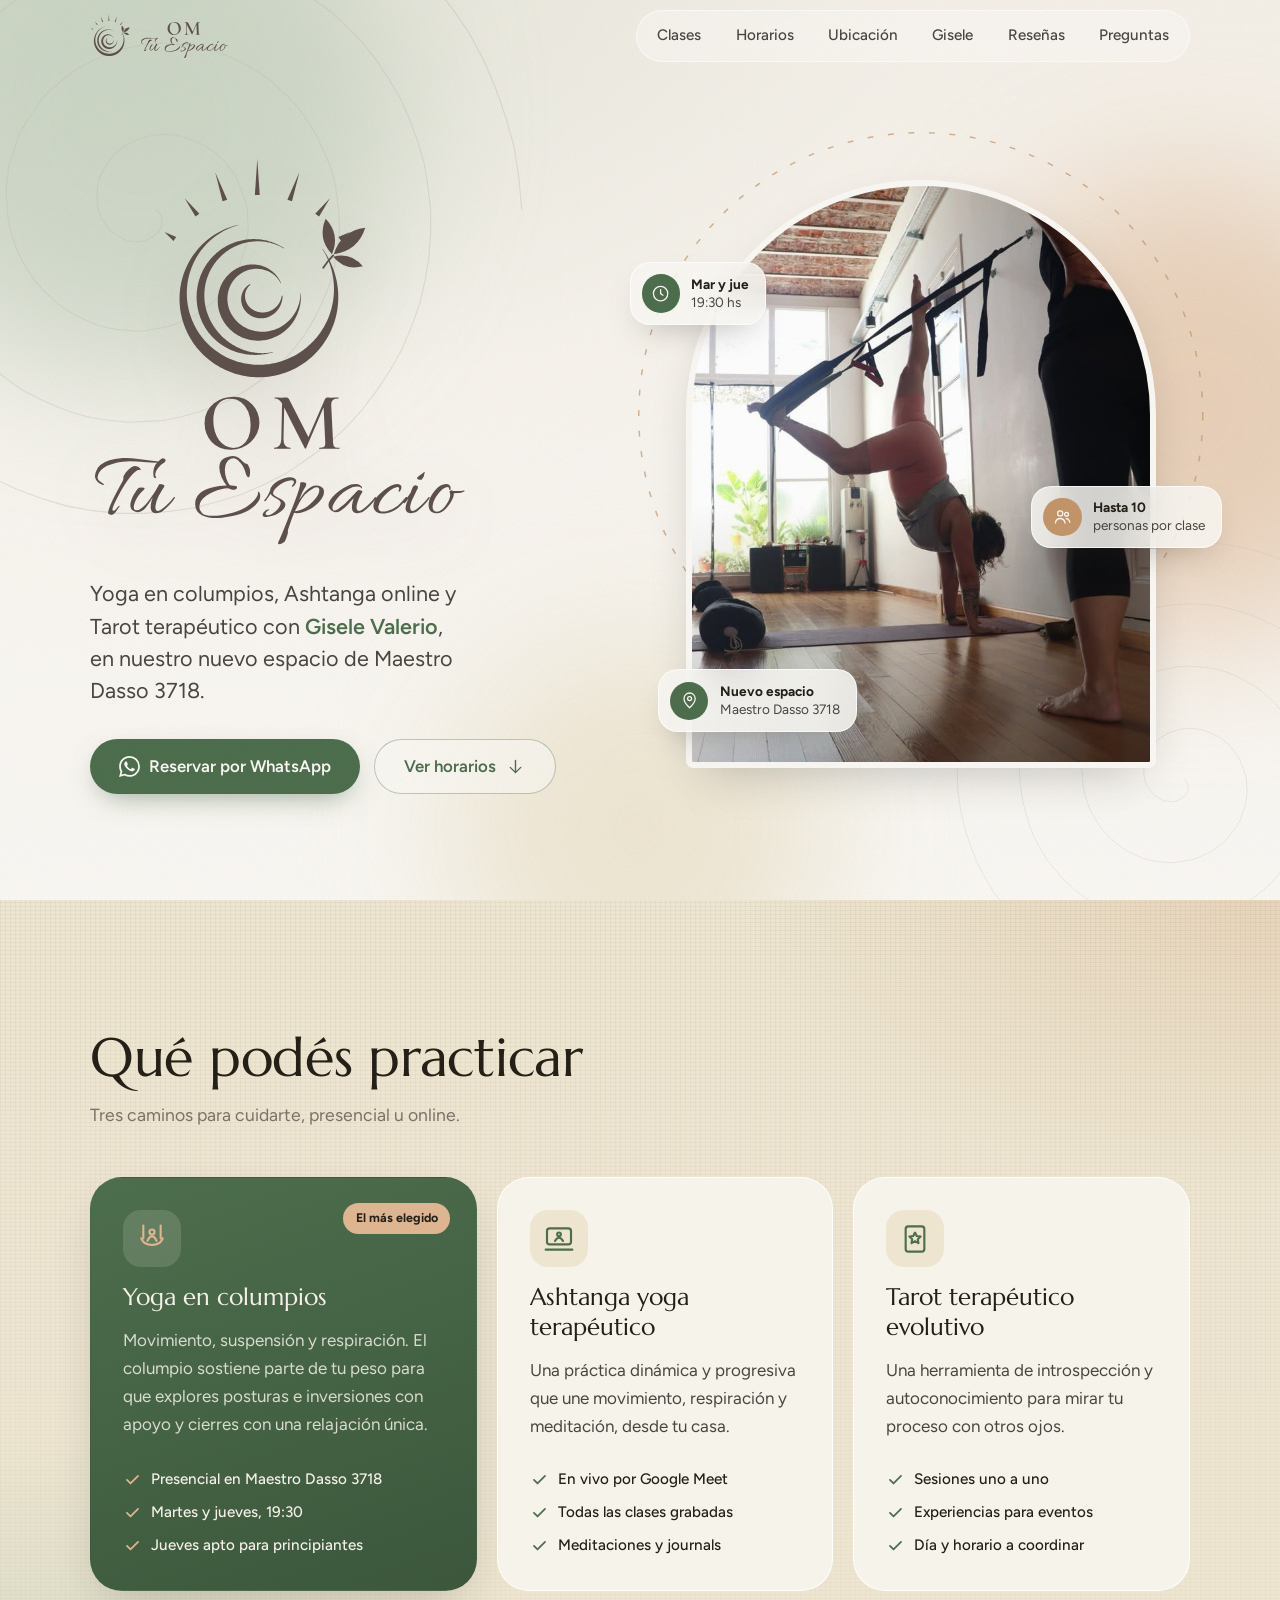
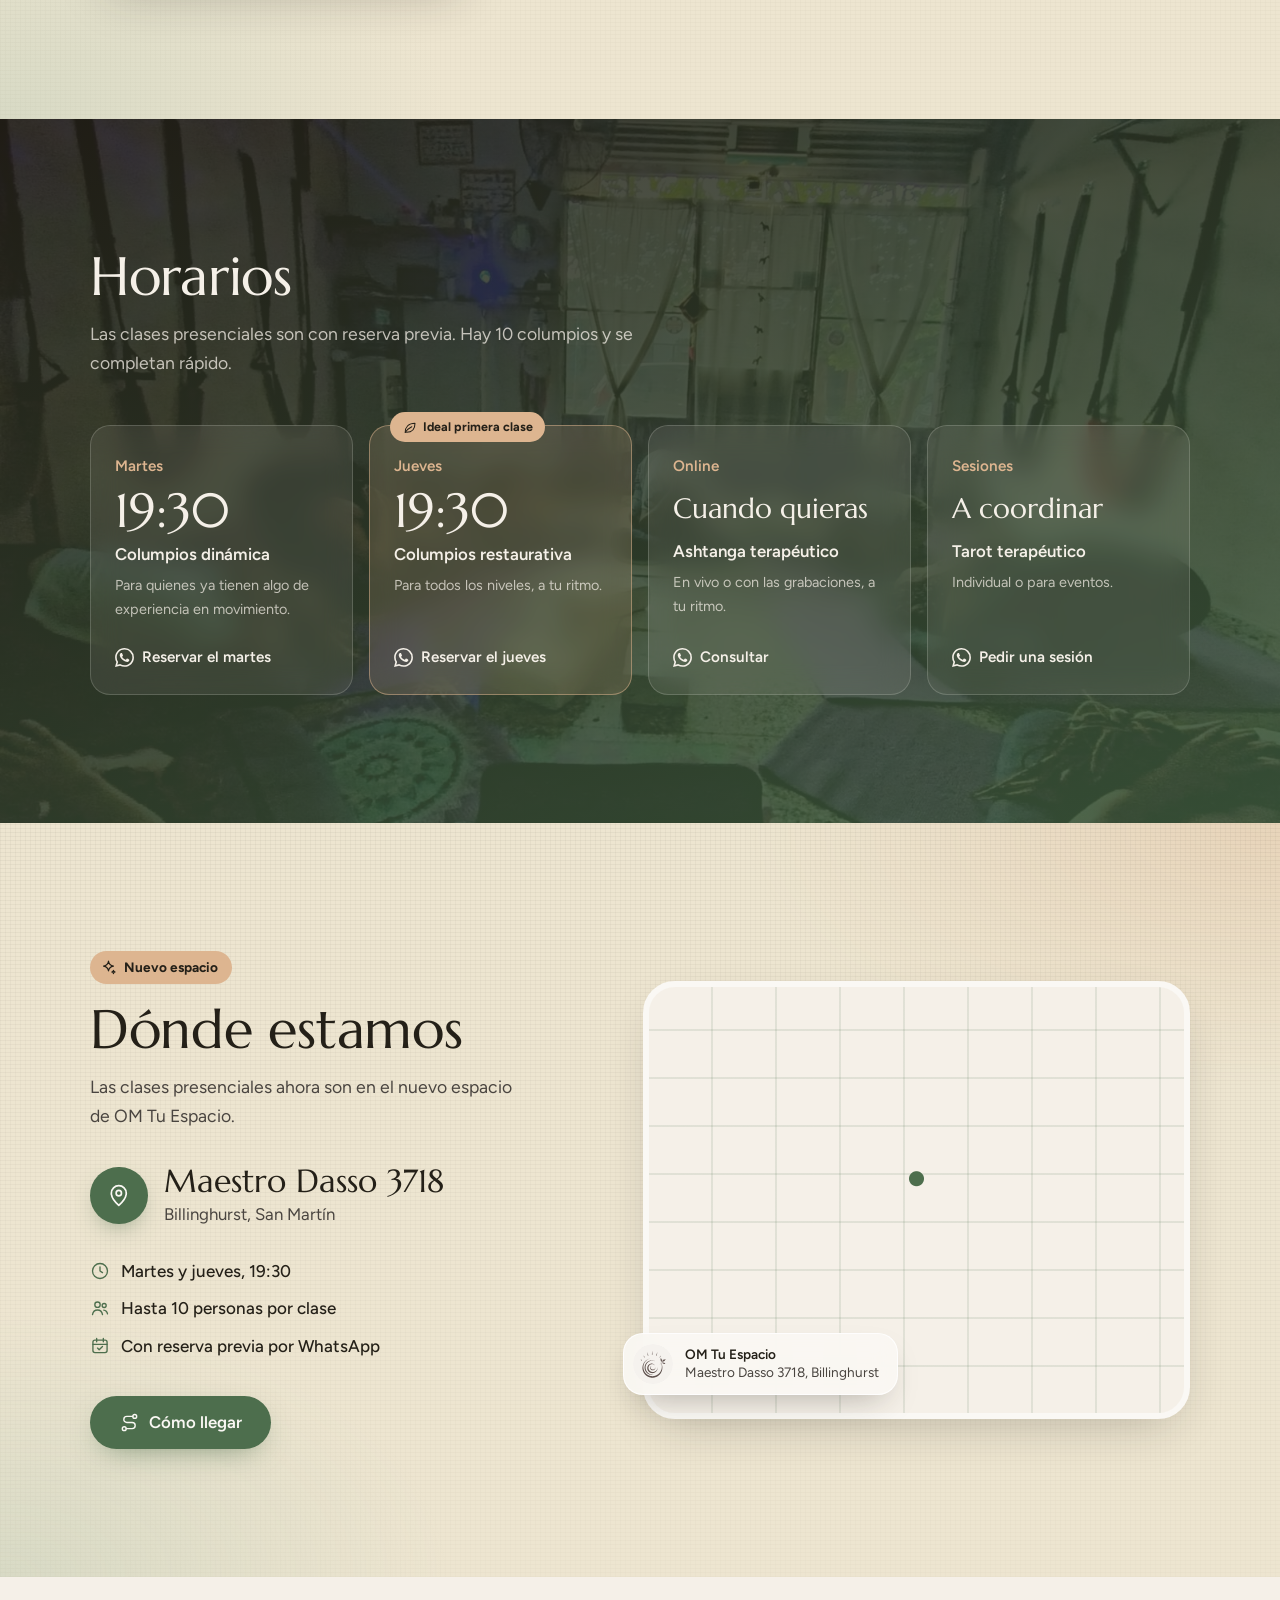
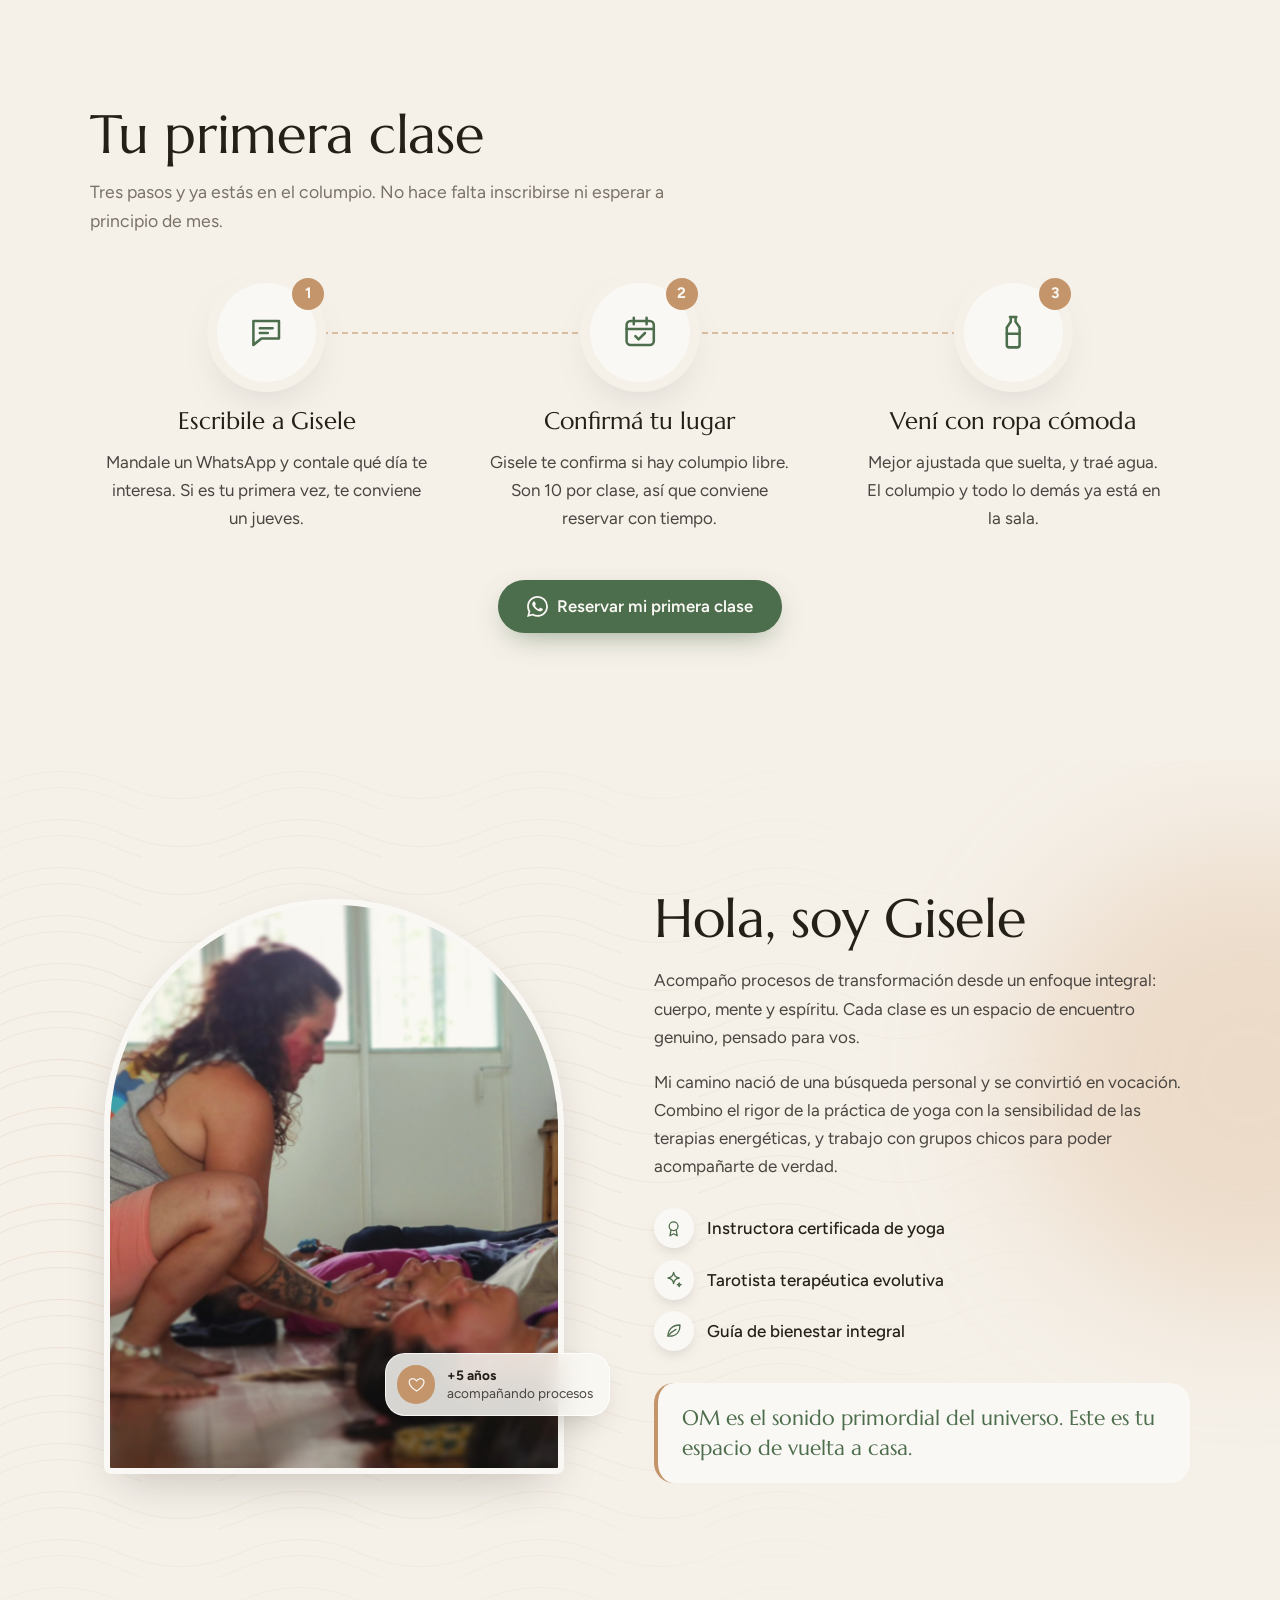
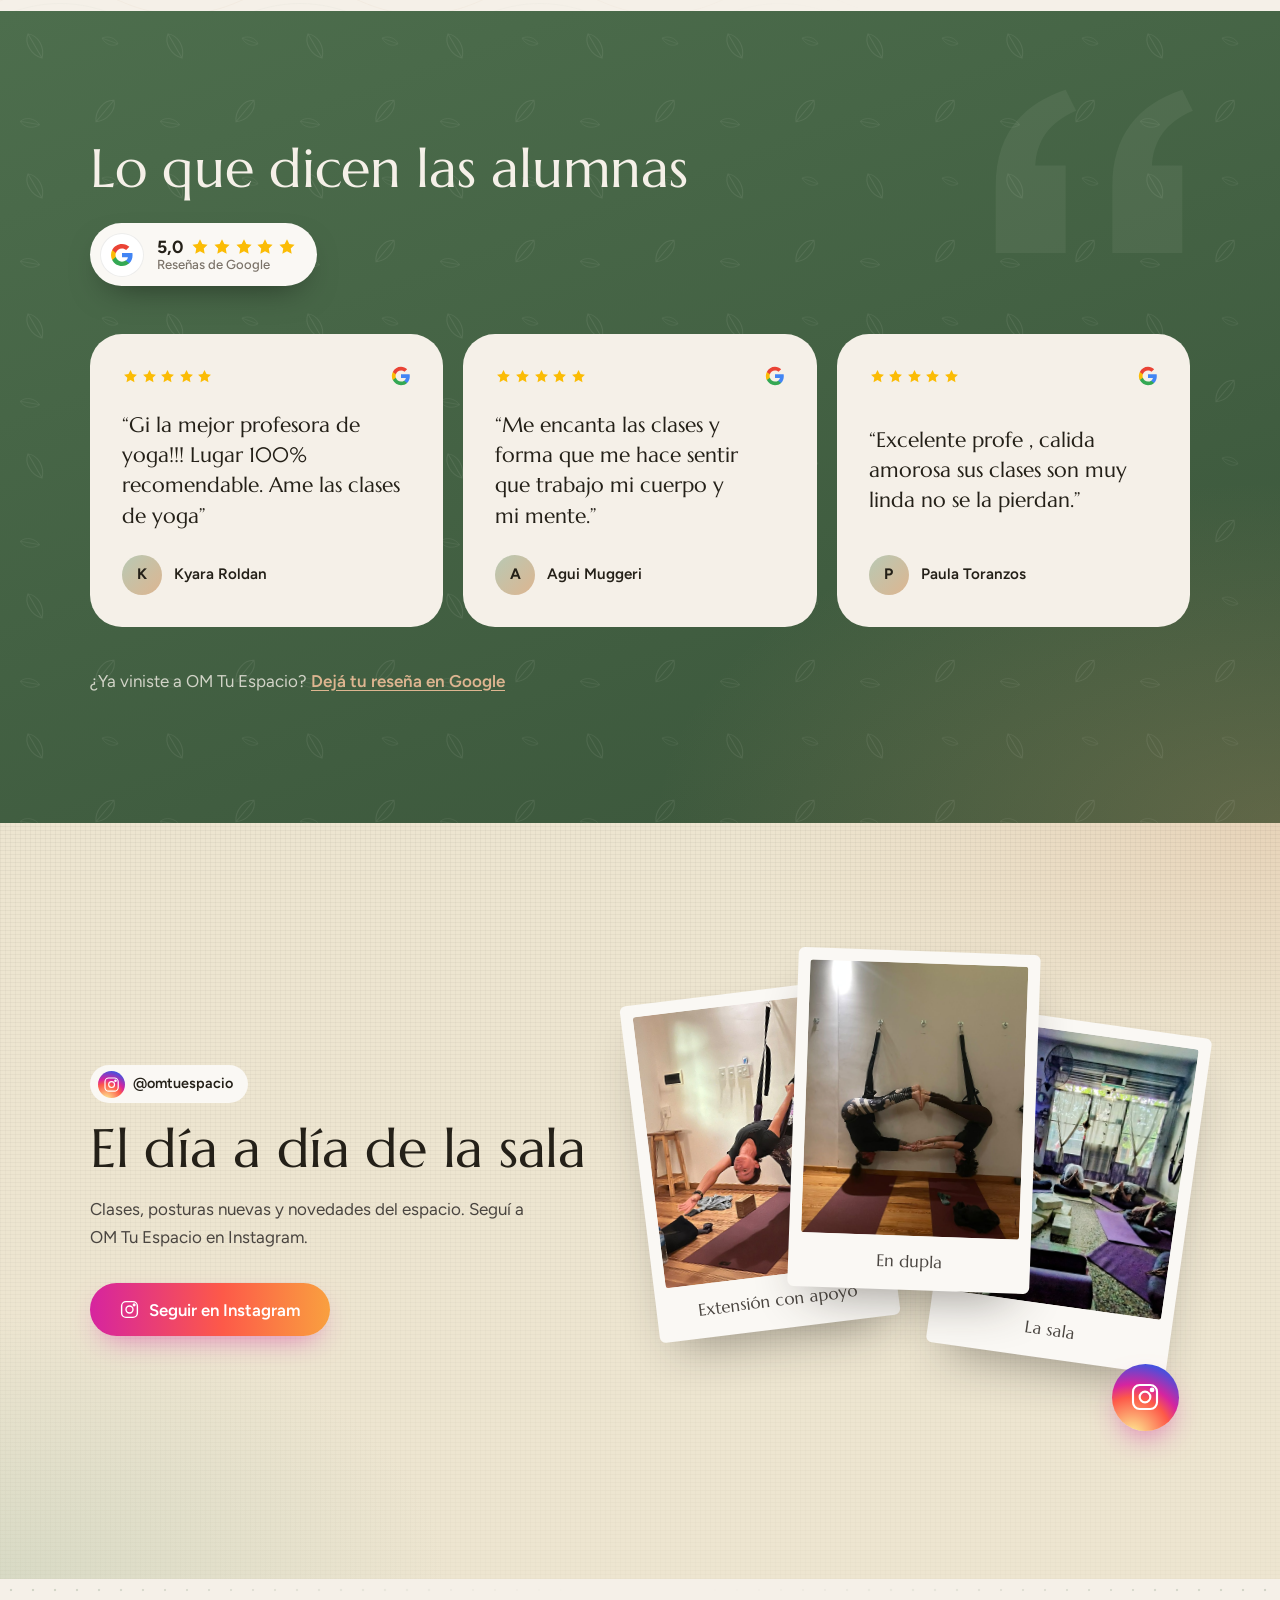
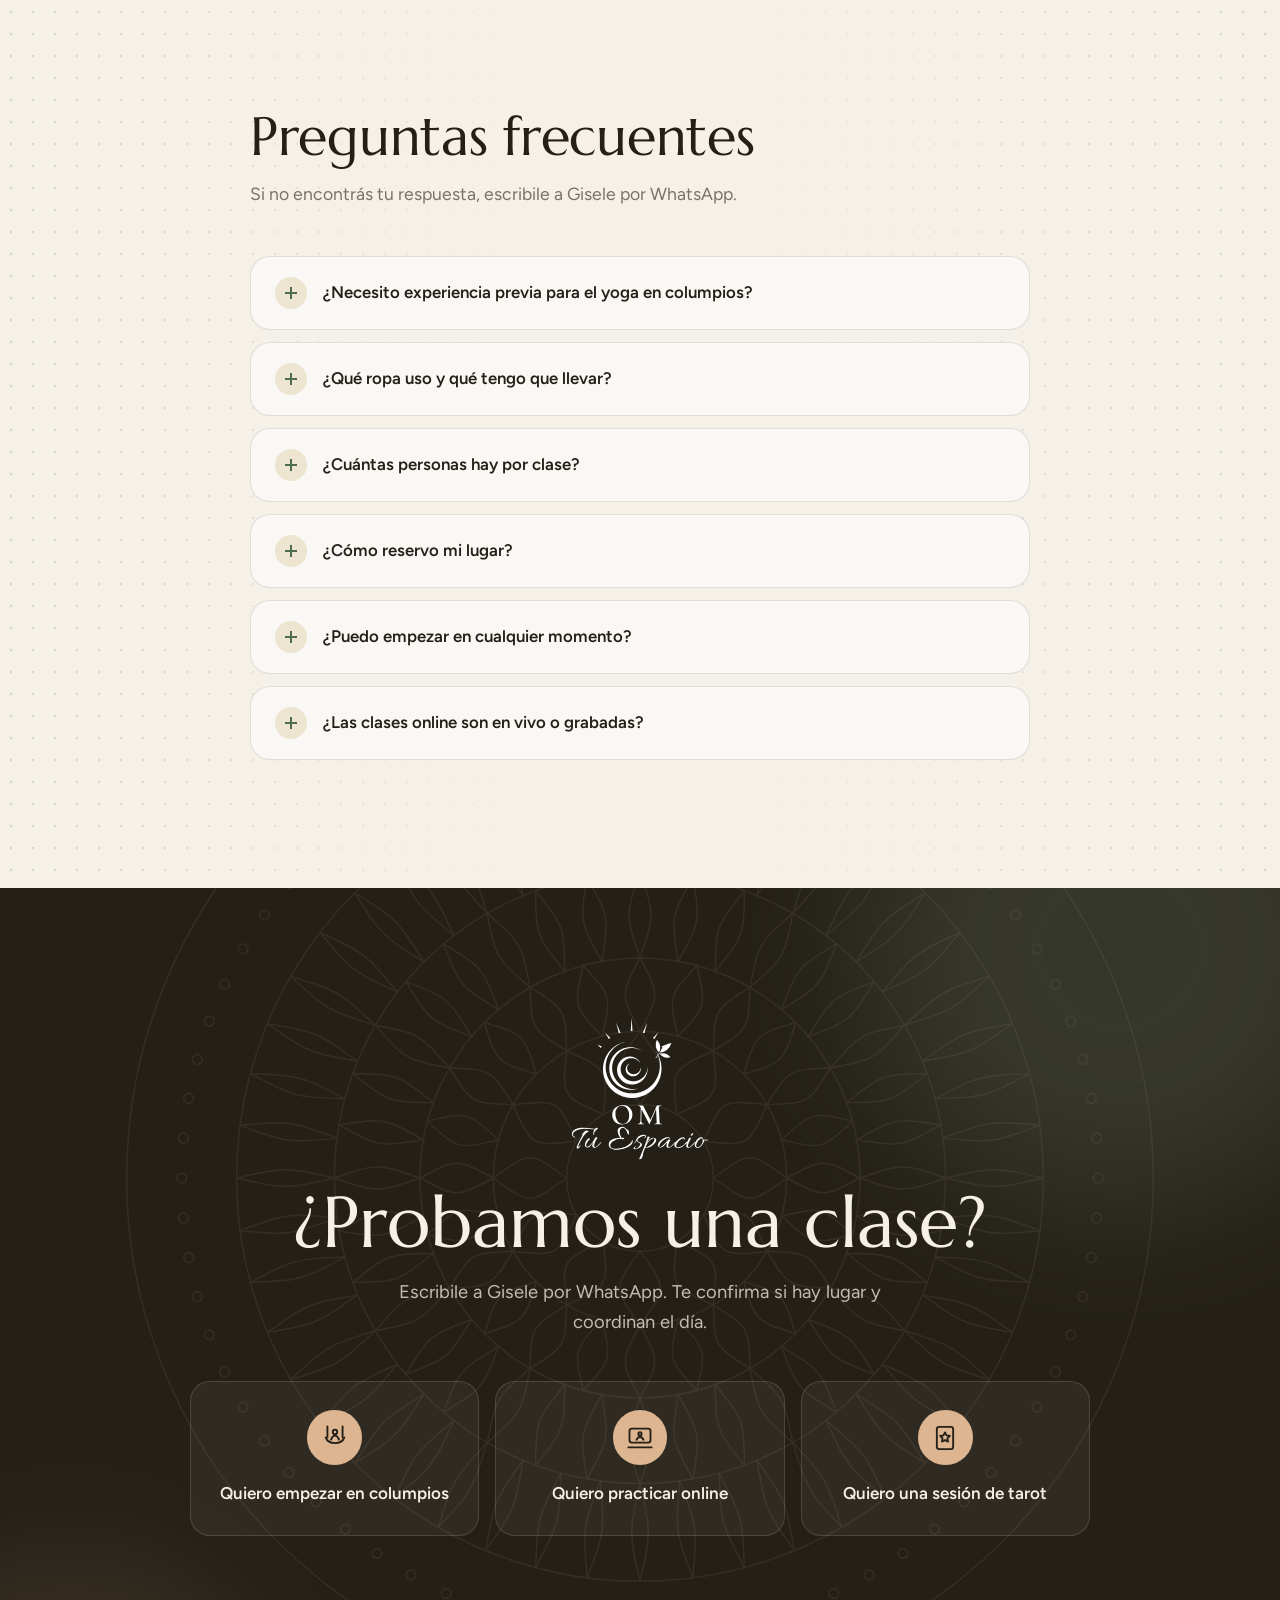
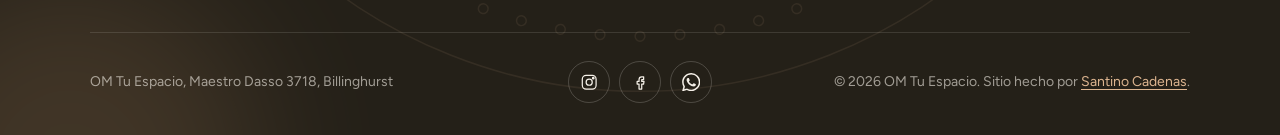
==== commit 138dff25: "Un solo botón en Ubicación: Cómo llegar "Abrir en Google Maps" hacía casi lo mismo que "Cómo llegar"" ====
--- a/index.html
+++ b/index.html
@@ -93,7 +93,6 @@
     <symbol id="i-calendar" viewBox="0 0 24 24"><rect x="3.5" y="5" width="17" height="15" rx="2.5"/><path d="M3.5 10h17M8 3v4M16 3v4"/><path d="M9 14.5l2 2 4-4"/></symbol>
     <symbol id="i-bottle" viewBox="0 0 24 24"><path d="M10 2.5h4M10.5 2.5v3L8 9v11a1.5 1.5 0 0 0 1.5 1.5h5A1.5 1.5 0 0 0 16 20V9l-2.5-3.5v-3"/><path d="M8 13h8"/></symbol>
     <symbol id="i-route" viewBox="0 0 24 24"><circle cx="6" cy="19" r="2.2"/><circle cx="18" cy="5" r="2.2"/><path d="M8.2 19H15a3.5 3.5 0 0 0 0-7H9a3.5 3.5 0 0 1 0-7h6.8"/></symbol>
-    <symbol id="i-external" viewBox="0 0 24 24"><path d="M14 4h6v6M20 4l-9 9"/><path d="M18 14v5a1 1 0 0 1-1 1H5a1 1 0 0 1-1-1V7a1 1 0 0 1 1-1h5"/></symbol>
     <symbol id="i-close" viewBox="0 0 24 24"><path d="M6 6l12 12M18 6 6 18"/></symbol>
     <symbol id="i-quote" viewBox="0 0 48 48"><path fill="currentColor" stroke="none" d="M8 36V24.5C8 16 12.2 10.6 20 8l1.8 3.6C17 13.6 15 17 14.8 21H20v15H8zm20 0V24.5C28 16 32.2 10.6 40 8l1.8 3.6C37 13.6 35 17 34.8 21H40v15H28z"/></symbol>
   </defs>
@@ -311,10 +310,6 @@
         <a href="https://www.google.com/maps/dir/?api=1&amp;destination=Maestro%20Dasso%203718%2C%20Billinghurst%2C%20Buenos%20Aires%2C%20Argentina" target="_blank" rel="noopener" class="btn btn-main btn-lg">
           <svg class="ico ico-stroke" aria-hidden="true"><use href="#i-route"/></svg>
           Cómo llegar
-        </a>
-        <a href="https://www.google.com/maps/search/?api=1&amp;query=Maestro%20Dasso%203718%2C%20Billinghurst%2C%20Buenos%20Aires%2C%20Argentina" target="_blank" rel="noopener" class="btn btn-ghost btn-lg">
-          Abrir en Google Maps
-          <svg class="ico ico-stroke" aria-hidden="true"><use href="#i-external"/></svg>
         </a>
       </div>
     </div>
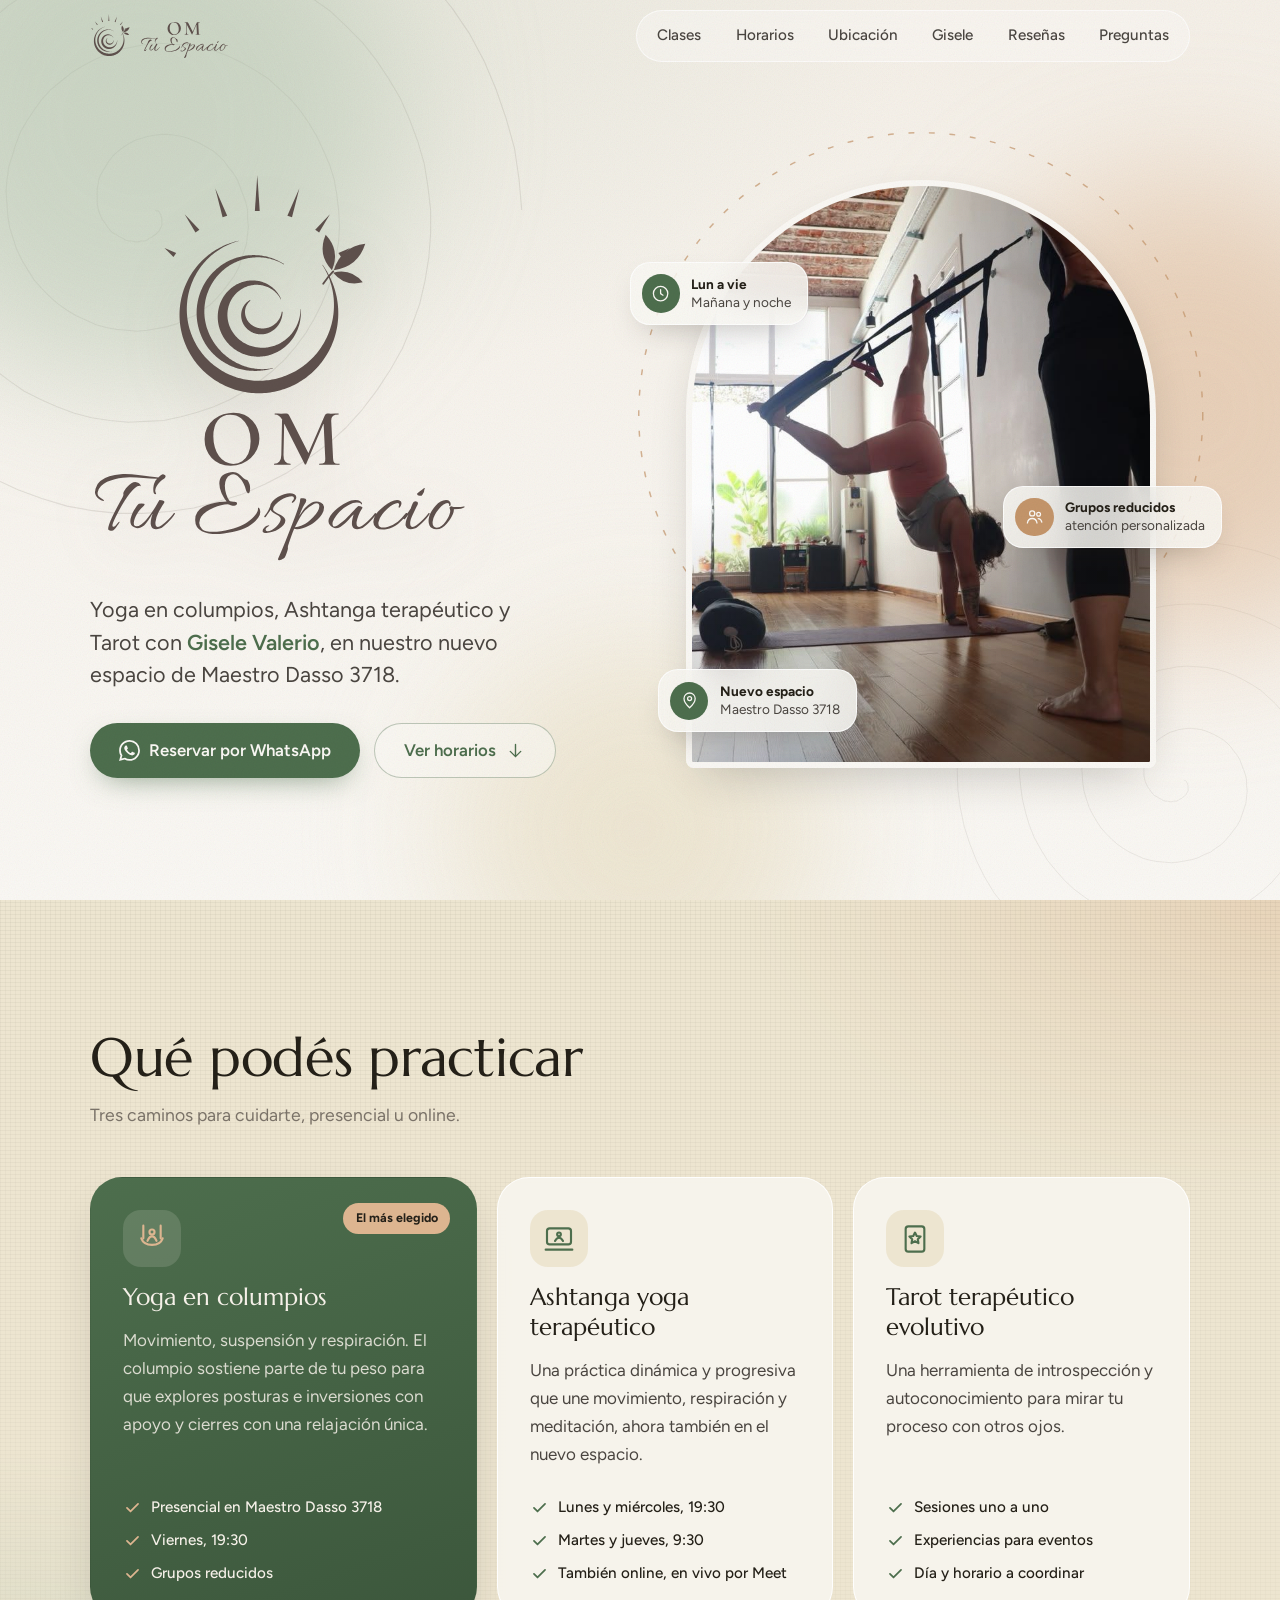
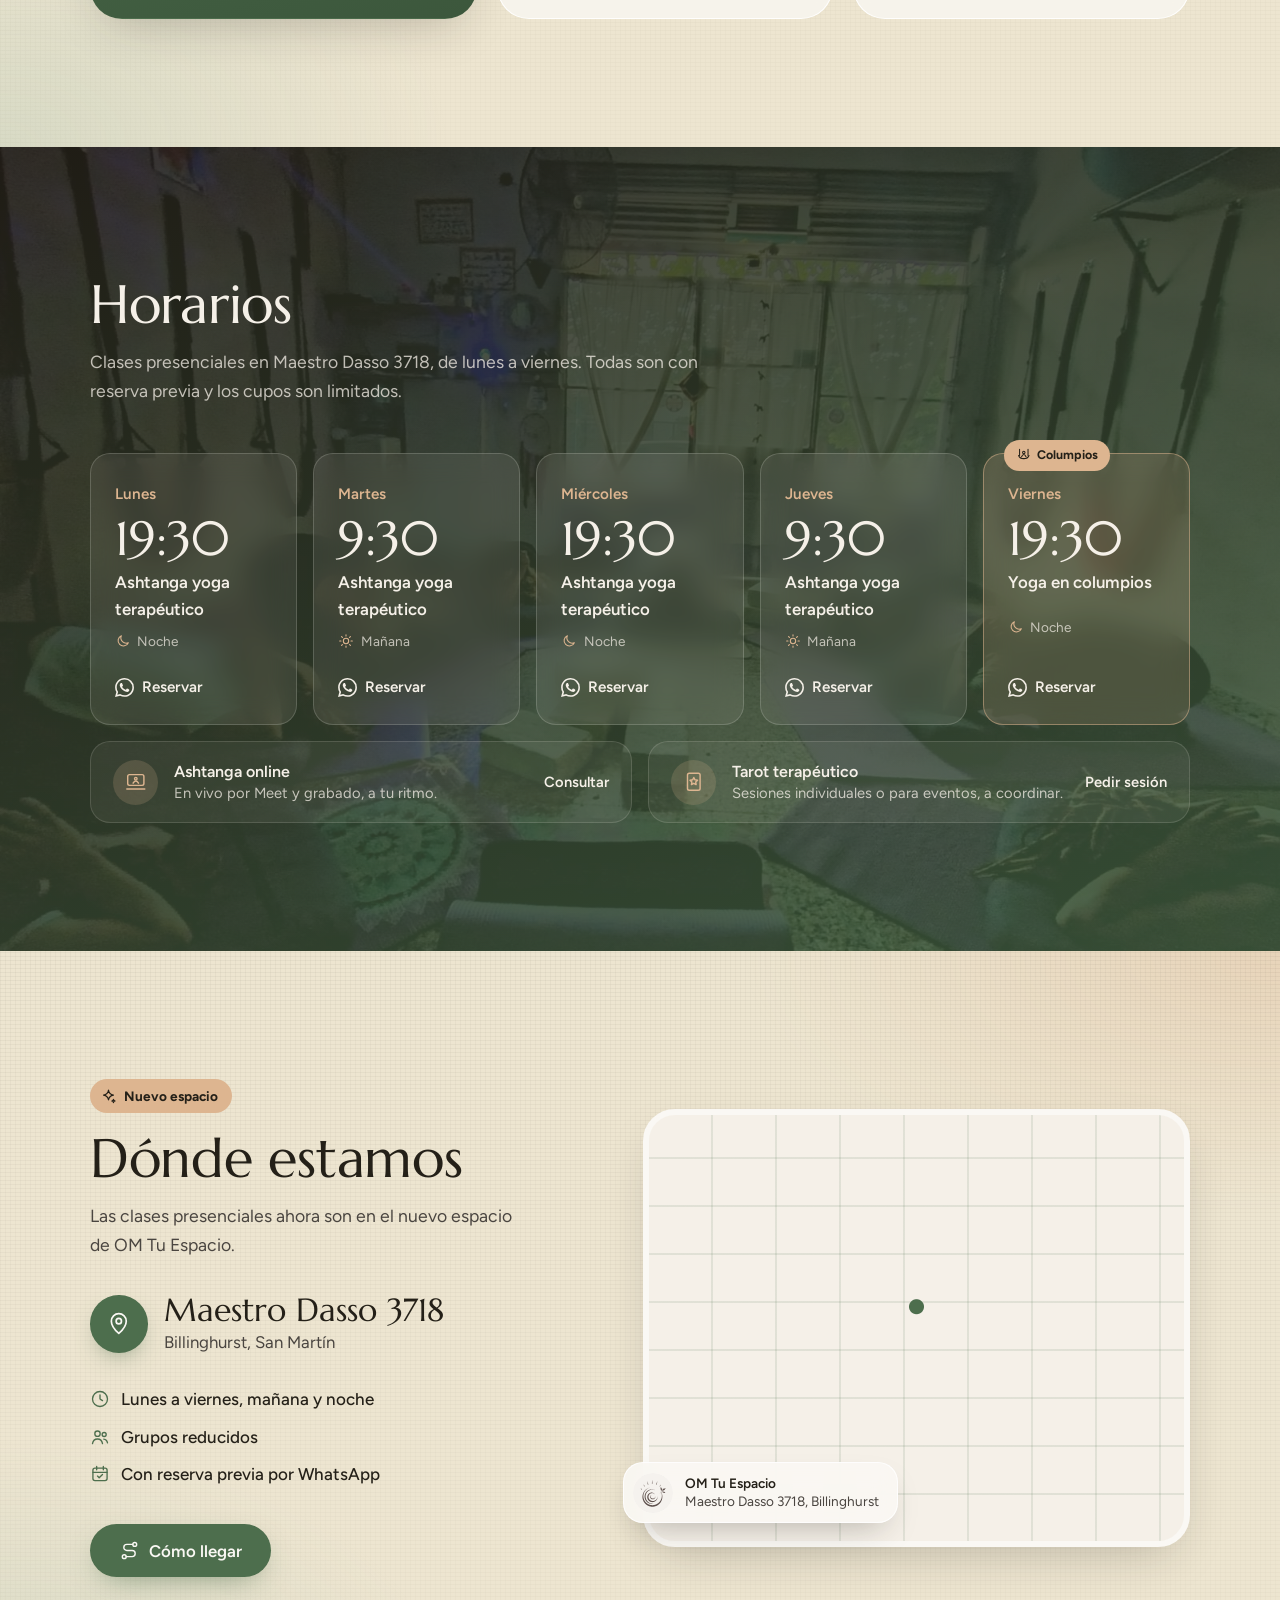
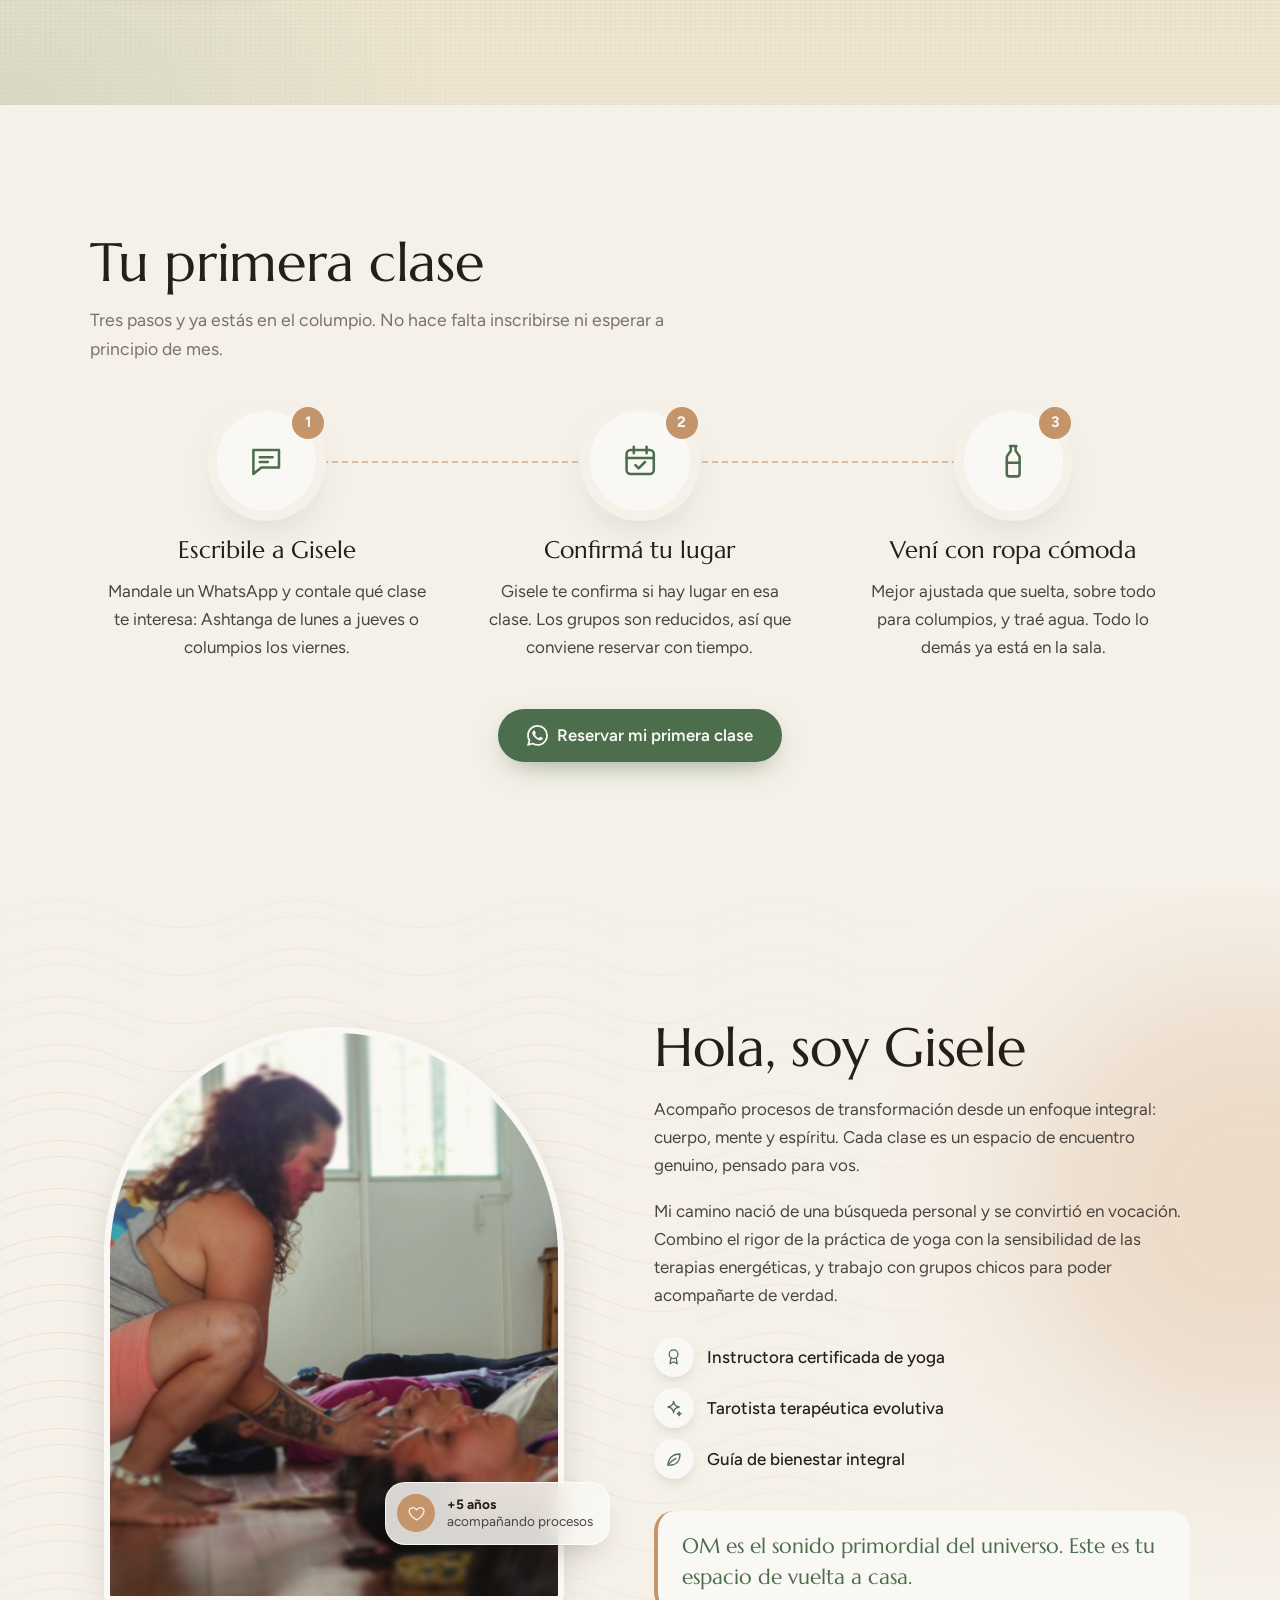
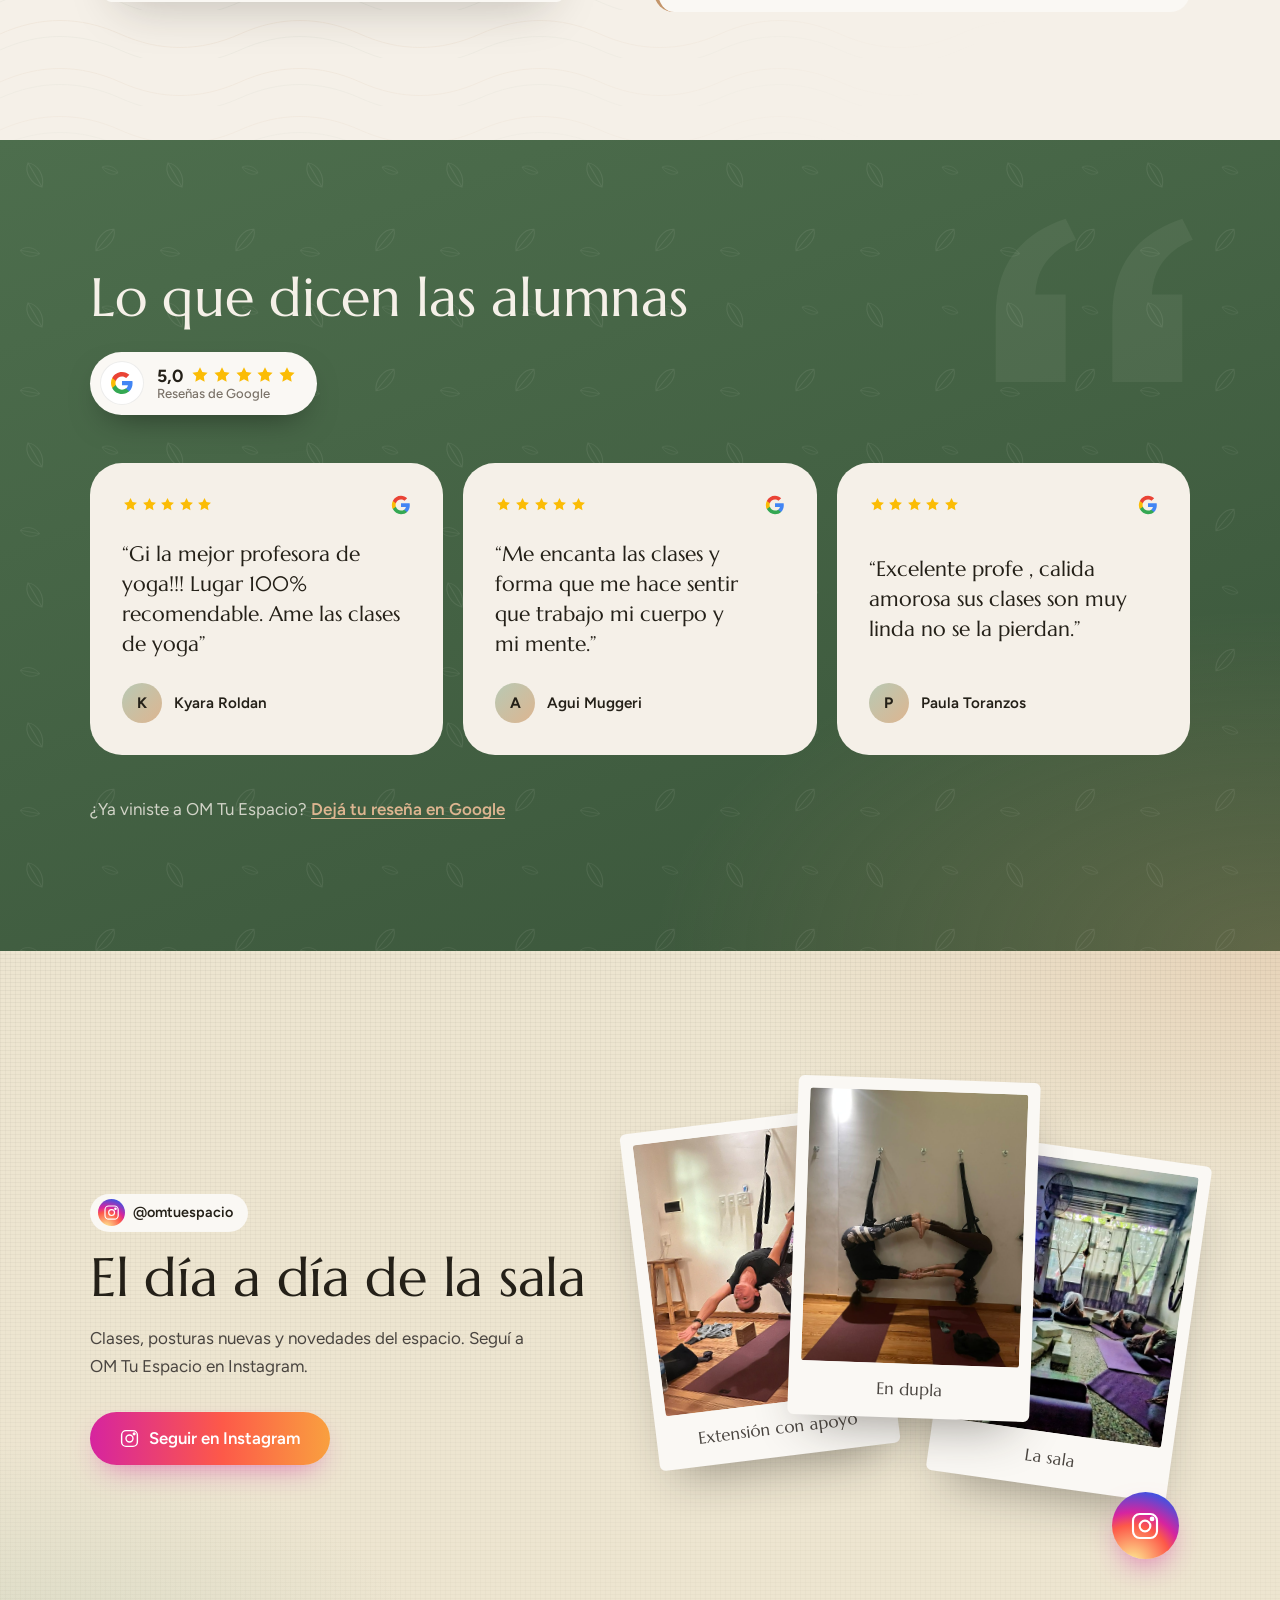
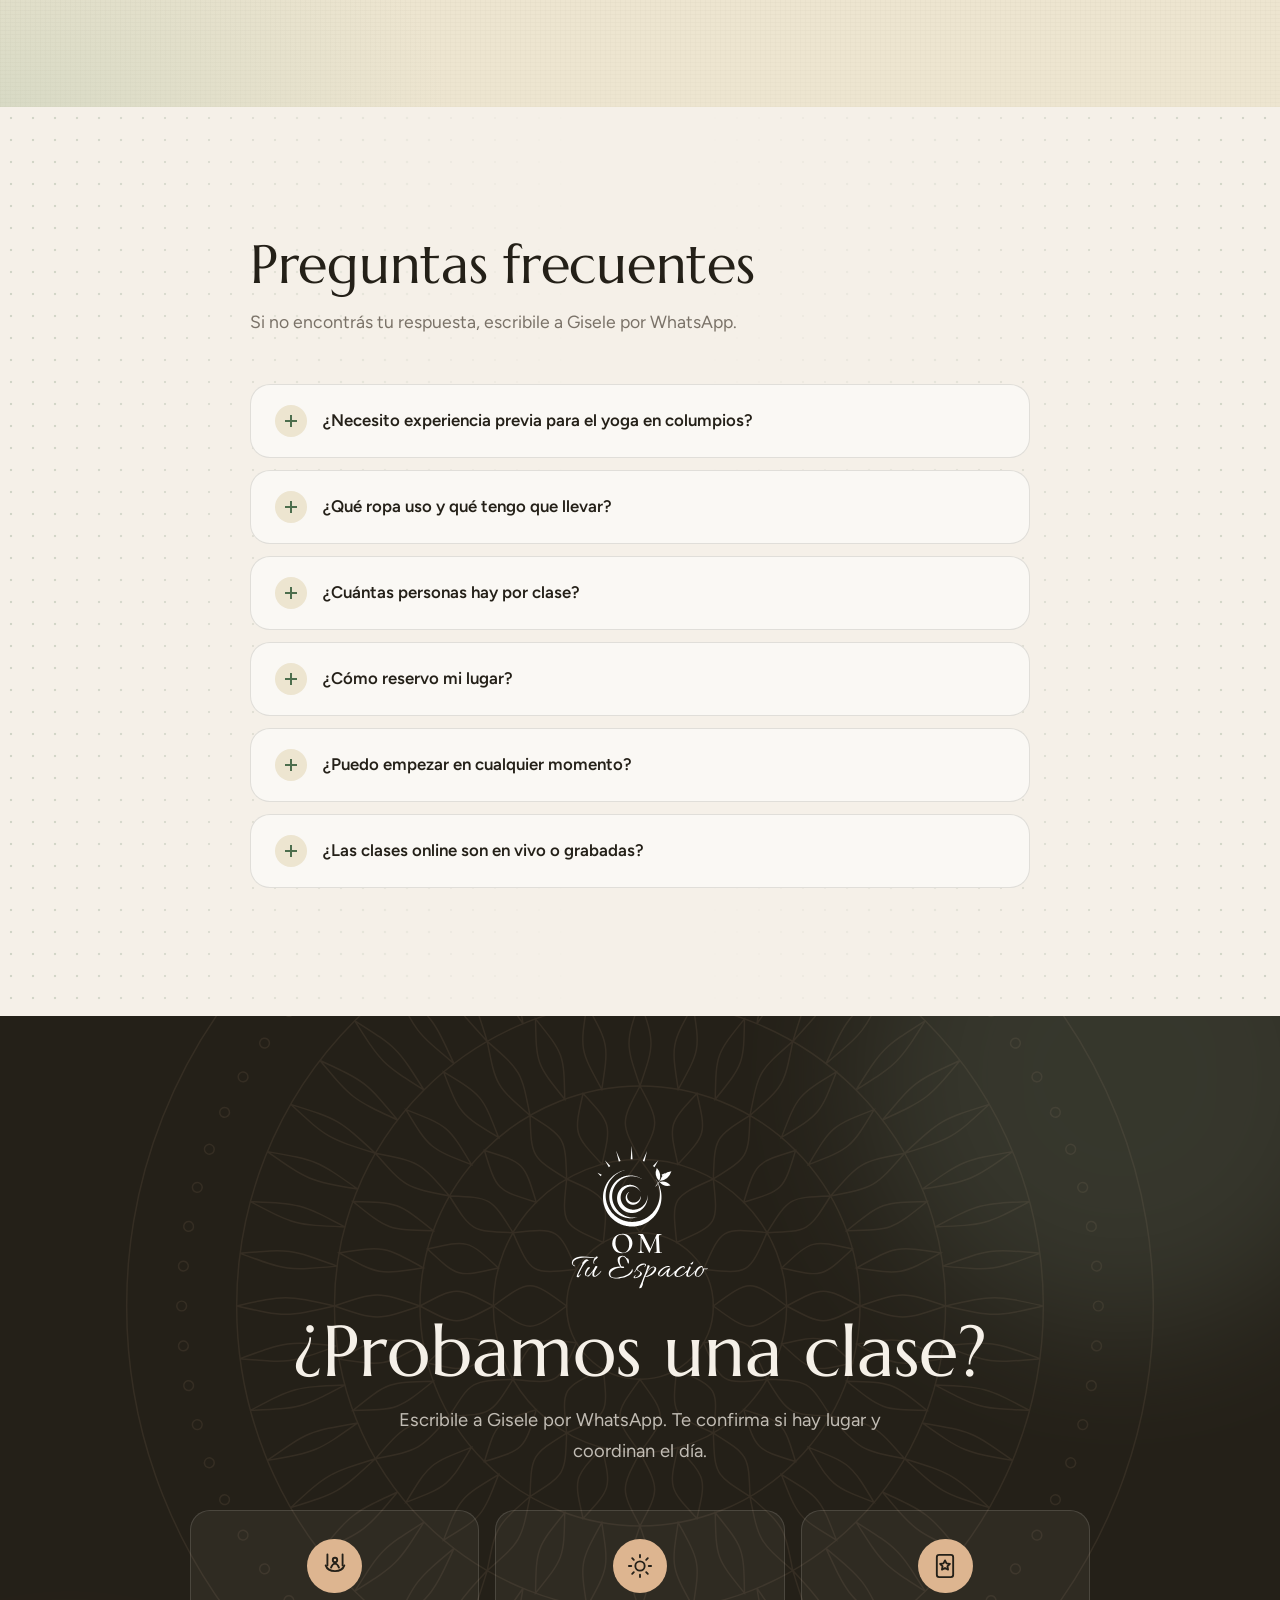
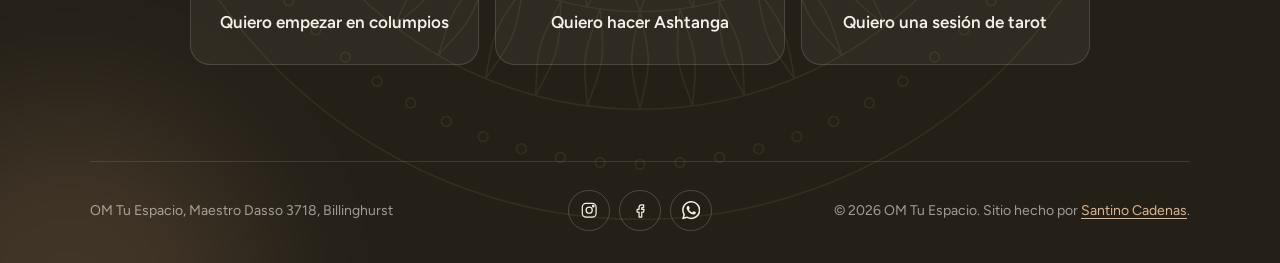
==== commit c9e9384c: "Grilla nueva: Ashtanga de lunes a jueves y columpios los viernes - Horarios como semana de lunes a v" ====
--- a/index.html
+++ b/index.html
@@ -6,7 +6,7 @@
 <title>OM Tu Espacio | Yoga en columpios con Gisele Valerio · Maestro Dasso 3718</title>
 
 <!-- SEO Meta Tags -->
-<meta name="description" content="Yoga en columpios con Gisele Valerio en el nuevo espacio de Maestro Dasso 3718, Billinghurst (San Martín). Martes y jueves 19:30, grupos de hasta 10 personas. También Ashtanga terapéutico online y Tarot terapéutico.">
+<meta name="description" content="Yoga en columpios con Gisele Valerio en el nuevo espacio de Maestro Dasso 3718, Billinghurst (San Martín). Ashtanga yoga terapéutico de lunes a jueves y Yoga en columpios los viernes, en grupos reducidos. También Tarot terapéutico.">
 <meta name="keywords" content="yoga, yoga en columpios buenos aires, yoga aereo buenos aires, yoga billinghurst, yoga san martin, maestro dasso 3718, ashtanga yoga, tarot terapeutico, yoga online argentina, Gisele Valerio">
 <meta name="author" content="Gisele Valerio — OM Tu Espacio">
 <meta name="theme-color" content="#f5f0e8">
@@ -16,7 +16,7 @@
 <meta property="og:type" content="website">
 <meta property="og:url" content="https://omtuespacio.com/">
 <meta property="og:title" content="OM Tu Espacio | Yoga en columpios con Gisele Valerio">
-<meta property="og:description" content="Yoga en columpios en Maestro Dasso 3718, martes y jueves 19:30. Ashtanga terapéutico online y Tarot terapéutico.">
+<meta property="og:description" content="Ashtanga yoga terapéutico de lunes a jueves y Yoga en columpios los viernes, en Maestro Dasso 3718. También Tarot terapéutico.">
 <meta property="og:image" content="https://omtuespacio.com/gisele.jpg">
 <meta property="og:locale" content="es_AR">
 <meta property="og:site_name" content="OM Tu Espacio">
@@ -55,7 +55,10 @@
     "addressCountry": "AR"
   },
   "openingHoursSpecification": [
-    { "@type": "OpeningHoursSpecification", "dayOfWeek": ["Tuesday", "Thursday"], "opens": "19:30", "closes": "21:00" }
+    { "@type": "OpeningHoursSpecification", "dayOfWeek": ["Tuesday", "Thursday"], "opens": "09:30" },
+    { "@type": "OpeningHoursSpecification", "dayOfWeek": ["Monday", "Wednesday", "Friday"], "opens": "19:30" }
+  ],
+"opens": "19:30", "closes": "21:00" }
   ],
   "founder": { "@type": "Person", "name": "Gisele Valerio" },
   "sameAs": [
@@ -93,6 +96,8 @@
     <symbol id="i-calendar" viewBox="0 0 24 24"><rect x="3.5" y="5" width="17" height="15" rx="2.5"/><path d="M3.5 10h17M8 3v4M16 3v4"/><path d="M9 14.5l2 2 4-4"/></symbol>
     <symbol id="i-bottle" viewBox="0 0 24 24"><path d="M10 2.5h4M10.5 2.5v3L8 9v11a1.5 1.5 0 0 0 1.5 1.5h5A1.5 1.5 0 0 0 16 20V9l-2.5-3.5v-3"/><path d="M8 13h8"/></symbol>
     <symbol id="i-route" viewBox="0 0 24 24"><circle cx="6" cy="19" r="2.2"/><circle cx="18" cy="5" r="2.2"/><path d="M8.2 19H15a3.5 3.5 0 0 0 0-7H9a3.5 3.5 0 0 1 0-7h6.8"/></symbol>
+    <symbol id="i-sun" viewBox="0 0 24 24"><circle cx="12" cy="12" r="4"/><path d="M12 2.5v2M12 19.5v2M2.5 12h2M19.5 12h2M5.3 5.3l1.4 1.4M17.3 17.3l1.4 1.4M5.3 18.7l1.4-1.4M17.3 6.7l1.4-1.4"/></symbol>
+    <symbol id="i-moon" viewBox="0 0 24 24"><path d="M20 14.5A8 8 0 0 1 9.5 4a8 8 0 1 0 10.5 10.5z"/></symbol>
     <symbol id="i-close" viewBox="0 0 24 24"><path d="M6 6l12 12M18 6 6 18"/></symbol>
     <symbol id="i-quote" viewBox="0 0 48 48"><path fill="currentColor" stroke="none" d="M8 36V24.5C8 16 12.2 10.6 20 8l1.8 3.6C17 13.6 15 17 14.8 21H20v15H8zm20 0V24.5C28 16 32.2 10.6 40 8l1.8 3.6C37 13.6 35 17 34.8 21H40v15H28z"/></symbol>
   </defs>
@@ -163,7 +168,7 @@
         <img src="logos/om-principal.svg" alt="OM Tu Espacio" width="611" height="635" fetchpriority="high">
       </h1>
       <p class="hero-lede">
-        Yoga en columpios, Ashtanga online y Tarot terapéutico con
+        Yoga en columpios, Ashtanga terapéutico y Tarot con
         <strong>Gisele Valerio</strong>, en nuestro nuevo espacio de Maestro Dasso 3718.
       </p>
       <div class="hero-actions">
@@ -185,11 +190,11 @@
       </div>
       <div class="chip chip-a">
         <span class="chip-ico"><svg class="ico ico-stroke"><use href="#i-clock"/></svg></span>
-        <span><strong>Mar y jue</strong><br>19:30 hs</span>
+        <span><strong>Lun a vie</strong><br>Mañana y noche</span>
       </div>
       <div class="chip chip-b">
         <span class="chip-ico"><svg class="ico ico-stroke"><use href="#i-users"/></svg></span>
-        <span><strong>Hasta 10</strong><br>personas por clase</span>
+        <span><strong>Grupos reducidos</strong><br>atención personalizada</span>
       </div>
       <div class="chip chip-c">
         <span class="chip-ico"><svg class="ico ico-stroke"><use href="#i-pin"/></svg></span>
@@ -215,19 +220,19 @@
         <p>Movimiento, suspensión y respiración. El columpio sostiene parte de tu peso para que explores posturas e inversiones con apoyo y cierres con una relajación única.</p>
         <ul class="ticks">
           <li><svg class="ico ico-stroke"><use href="#i-check"/></svg>Presencial en Maestro Dasso 3718</li>
-          <li><svg class="ico ico-stroke"><use href="#i-check"/></svg>Martes y jueves, 19:30</li>
-          <li><svg class="ico ico-stroke"><use href="#i-check"/></svg>Jueves apto para principiantes</li>
+          <li><svg class="ico ico-stroke"><use href="#i-check"/></svg>Viernes, 19:30</li>
+          <li><svg class="ico ico-stroke"><use href="#i-check"/></svg>Grupos reducidos</li>
         </ul>
       </article>
 
       <article class="card reveal" style="--d:1">
         <span class="card-ico"><svg class="ico ico-stroke"><use href="#i-online"/></svg></span>
         <h3 class="h3">Ashtanga yoga terapéutico</h3>
-        <p>Una práctica dinámica y progresiva que une movimiento, respiración y meditación, desde tu casa.</p>
+        <p>Una práctica dinámica y progresiva que une movimiento, respiración y meditación, ahora también en el nuevo espacio.</p>
         <ul class="ticks">
-          <li><svg class="ico ico-stroke"><use href="#i-check"/></svg>En vivo por Google Meet</li>
-          <li><svg class="ico ico-stroke"><use href="#i-check"/></svg>Todas las clases grabadas</li>
-          <li><svg class="ico ico-stroke"><use href="#i-check"/></svg>Meditaciones y journals</li>
+          <li><svg class="ico ico-stroke"><use href="#i-check"/></svg>Lunes y miércoles, 19:30</li>
+          <li><svg class="ico ico-stroke"><use href="#i-check"/></svg>Martes y jueves, 9:30</li>
+          <li><svg class="ico ico-stroke"><use href="#i-check"/></svg>También online, en vivo por Meet</li>
         </ul>
       </article>
 
@@ -250,38 +255,58 @@
   <div class="wrap">
     <header class="block-head reveal">
       <h2 class="h2">Horarios</h2>
-      <p>Las clases presenciales son con reserva previa. Hay 10 columpios y se completan rápido.</p>
+      <p>Clases presenciales en Maestro Dasso 3718, de lunes a viernes. Todas son con reserva previa y los cupos son limitados.</p>
     </header>
 
     <div class="sched">
-      <a class="slot reveal" style="--d:0" href="https://wa.me/5491138262856?text=Hola%20Gisele!%20Quiero%20reservar%20la%20clase%20del%20martes." target="_blank" rel="noopener">
+      <a class="slot reveal" style="--d:0" href="https://wa.me/5491138262856?text=Hola%20Gisele!%20Quiero%20reservar%20Ashtanga%20del%20lunes%20a%20las%2019%3A30." target="_blank" rel="noopener">
+        <span class="slot-day">Lunes</span>
+        <span class="slot-time">19:30</span>
+        <span class="slot-name">Ashtanga yoga terapéutico</span>
+        <span class="slot-turn"><svg class="ico ico-stroke" aria-hidden="true"><use href="#i-moon"/></svg>Noche</span>
+        <span class="slot-cta"><svg class="ico" aria-hidden="true"><use href="#i-wa"/></svg>Reservar</span>
+      </a>
+      <a class="slot reveal" style="--d:1" href="https://wa.me/5491138262856?text=Hola%20Gisele!%20Quiero%20reservar%20Ashtanga%20del%20martes%20a%20las%209%3A30." target="_blank" rel="noopener">
         <span class="slot-day">Martes</span>
+        <span class="slot-time">9:30</span>
+        <span class="slot-name">Ashtanga yoga terapéutico</span>
+        <span class="slot-turn"><svg class="ico ico-stroke" aria-hidden="true"><use href="#i-sun"/></svg>Mañana</span>
+        <span class="slot-cta"><svg class="ico" aria-hidden="true"><use href="#i-wa"/></svg>Reservar</span>
+      </a>
+      <a class="slot reveal" style="--d:2" href="https://wa.me/5491138262856?text=Hola%20Gisele!%20Quiero%20reservar%20Ashtanga%20del%20mi%C3%A9rcoles%20a%20las%2019%3A30." target="_blank" rel="noopener">
+        <span class="slot-day">Miércoles</span>
         <span class="slot-time">19:30</span>
-        <span class="slot-name">Columpios dinámica</span>
-        <span class="slot-note">Para quienes ya tienen algo de experiencia en movimiento.</span>
-        <span class="slot-cta"><svg class="ico" aria-hidden="true"><use href="#i-wa"/></svg>Reservar el martes</span>
-      </a>
-      <a class="slot slot-hl reveal" style="--d:1" href="https://wa.me/5491138262856?text=Hola%20Gisele!%20Quiero%20reservar%20la%20clase%20del%20jueves." target="_blank" rel="noopener">
-        <span class="slot-badge"><svg class="ico ico-stroke" aria-hidden="true"><use href="#i-leaf"/></svg>Ideal primera clase</span>
+        <span class="slot-name">Ashtanga yoga terapéutico</span>
+        <span class="slot-turn"><svg class="ico ico-stroke" aria-hidden="true"><use href="#i-moon"/></svg>Noche</span>
+        <span class="slot-cta"><svg class="ico" aria-hidden="true"><use href="#i-wa"/></svg>Reservar</span>
+      </a>
+      <a class="slot reveal" style="--d:3" href="https://wa.me/5491138262856?text=Hola%20Gisele!%20Quiero%20reservar%20Ashtanga%20del%20jueves%20a%20las%209%3A30." target="_blank" rel="noopener">
         <span class="slot-day">Jueves</span>
+        <span class="slot-time">9:30</span>
+        <span class="slot-name">Ashtanga yoga terapéutico</span>
+        <span class="slot-turn"><svg class="ico ico-stroke" aria-hidden="true"><use href="#i-sun"/></svg>Mañana</span>
+        <span class="slot-cta"><svg class="ico" aria-hidden="true"><use href="#i-wa"/></svg>Reservar</span>
+      </a>
+      <a class="slot slot-hl reveal" style="--d:4" href="https://wa.me/5491138262856?text=Hola%20Gisele!%20Quiero%20reservar%20Yoga%20en%20Columpios%20del%20viernes%20a%20las%2019%3A30." target="_blank" rel="noopener">
+        <span class="slot-badge"><svg class="ico ico-stroke" aria-hidden="true"><use href="#i-columpio"/></svg>Columpios</span>
+        <span class="slot-day">Viernes</span>
         <span class="slot-time">19:30</span>
-        <span class="slot-name">Columpios restaurativa</span>
-        <span class="slot-note">Para todos los niveles, a tu ritmo.</span>
-        <span class="slot-cta"><svg class="ico" aria-hidden="true"><use href="#i-wa"/></svg>Reservar el jueves</span>
-      </a>
-      <a class="slot reveal" style="--d:2" href="https://wa.me/5491138262856?text=Hola%20Gisele!%20Me%20interesa%20el%20yoga%20online." target="_blank" rel="noopener">
-        <span class="slot-day">Online</span>
-        <span class="slot-time slot-time-sm">Cuando quieras</span>
-        <span class="slot-name">Ashtanga terapéutico</span>
-        <span class="slot-note">En vivo o con las grabaciones, a tu ritmo.</span>
-        <span class="slot-cta"><svg class="ico" aria-hidden="true"><use href="#i-wa"/></svg>Consultar</span>
-      </a>
-      <a class="slot reveal" style="--d:3" href="https://wa.me/5491138262856?text=Hola%20Gisele!%20Me%20interesa%20una%20sesi%C3%B3n%20de%20Tarot." target="_blank" rel="noopener">
-        <span class="slot-day">Sesiones</span>
-        <span class="slot-time slot-time-sm">A coordinar</span>
-        <span class="slot-name">Tarot terapéutico</span>
-        <span class="slot-note">Individual o para eventos.</span>
-        <span class="slot-cta"><svg class="ico" aria-hidden="true"><use href="#i-wa"/></svg>Pedir una sesión</span>
+        <span class="slot-name">Yoga en columpios</span>
+        <span class="slot-turn"><svg class="ico ico-stroke" aria-hidden="true"><use href="#i-moon"/></svg>Noche</span>
+        <span class="slot-cta"><svg class="ico" aria-hidden="true"><use href="#i-wa"/></svg>Reservar</span>
+      </a>
+    </div>
+
+    <div class="sched-extra">
+      <a class="extra reveal" href="https://wa.me/5491138262856?text=Hola%20Gisele!%20Me%20interesa%20el%20yoga%20online." target="_blank" rel="noopener">
+        <span class="extra-ico"><svg class="ico ico-stroke" aria-hidden="true"><use href="#i-online"/></svg></span>
+        <span><strong>Ashtanga online</strong><br>En vivo por Meet y grabado, a tu ritmo.</span>
+        <span class="extra-cta">Consultar</span>
+      </a>
+      <a class="extra reveal" style="--d:1" href="https://wa.me/5491138262856?text=Hola%20Gisele!%20Me%20interesa%20una%20sesi%C3%B3n%20de%20Tarot." target="_blank" rel="noopener">
+        <span class="extra-ico"><svg class="ico ico-stroke" aria-hidden="true"><use href="#i-tarot"/></svg></span>
+        <span><strong>Tarot terapéutico</strong><br>Sesiones individuales o para eventos, a coordinar.</span>
+        <span class="extra-cta">Pedir sesión</span>
       </a>
     </div>
   </div>
@@ -301,8 +326,8 @@
       </address>
 
       <ul class="ubic-facts">
-        <li><svg class="ico ico-stroke" aria-hidden="true"><use href="#i-clock"/></svg>Martes y jueves, 19:30</li>
-        <li><svg class="ico ico-stroke" aria-hidden="true"><use href="#i-users"/></svg>Hasta 10 personas por clase</li>
+        <li><svg class="ico ico-stroke" aria-hidden="true"><use href="#i-clock"/></svg>Lunes a viernes, mañana y noche</li>
+        <li><svg class="ico ico-stroke" aria-hidden="true"><use href="#i-users"/></svg>Grupos reducidos</li>
         <li><svg class="ico ico-stroke" aria-hidden="true"><use href="#i-calendar"/></svg>Con reserva previa por WhatsApp</li>
       </ul>
 
@@ -338,19 +363,19 @@
         <span class="step-num">1</span>
         <span class="step-ico"><svg class="ico ico-stroke"><use href="#i-chat"/></svg></span>
         <h3 class="h3">Escribile a Gisele</h3>
-        <p>Mandale un WhatsApp y contale qué día te interesa. Si es tu primera vez, te conviene un jueves.</p>
+        <p>Mandale un WhatsApp y contale qué clase te interesa: Ashtanga de lunes a jueves o columpios los viernes.</p>
       </li>
       <li class="step reveal" style="--d:1">
         <span class="step-num">2</span>
         <span class="step-ico"><svg class="ico ico-stroke"><use href="#i-calendar"/></svg></span>
         <h3 class="h3">Confirmá tu lugar</h3>
-        <p>Gisele te confirma si hay columpio libre. Son 10 por clase, así que conviene reservar con tiempo.</p>
+        <p>Gisele te confirma si hay lugar en esa clase. Los grupos son reducidos, así que conviene reservar con tiempo.</p>
       </li>
       <li class="step reveal" style="--d:2">
         <span class="step-num">3</span>
         <span class="step-ico"><svg class="ico ico-stroke"><use href="#i-bottle"/></svg></span>
         <h3 class="h3">Vení con ropa cómoda</h3>
-        <p>Mejor ajustada que suelta, y traé agua. El columpio y todo lo demás ya está en la sala.</p>
+        <p>Mejor ajustada que suelta, sobre todo para columpios, y traé agua. Todo lo demás ya está en la sala.</p>
       </li>
     </ol>
     <div class="steps-cta reveal">
@@ -489,7 +514,7 @@
     <div class="faq reveal">
       <details>
         <summary>¿Necesito experiencia previa para el yoga en columpios?</summary>
-        <div class="faq-body"><p>Depende del día. La clase de los <strong>martes</strong> es más dinámica y pide algo de experiencia en movimiento: es ideal si ya hacés alguna actividad física o tenés nociones de yoga. Los <strong>jueves</strong> son clases restaurativas, aptas para todos los niveles, y trabajamos de manera progresiva y a tu ritmo. Si es tu primera vez, empezá un jueves.</p></div>
+        <div class="faq-body"><p>No hace falta. La clase de columpios es los <strong>viernes a las 19:30</strong> y, como los grupos son reducidos, Gisele acompaña a cada persona según su experiencia. Si es tu primera vez, contale por WhatsApp y te orienta.</p></div>
       </details>
       <details>
         <summary>¿Qué ropa uso y qué tengo que llevar?</summary>
@@ -497,7 +522,7 @@
       </details>
       <details>
         <summary>¿Cuántas personas hay por clase?</summary>
-        <div class="faq-body"><p>Como máximo 10, una por columpio. Ese límite es a propósito: con grupos chicos Gisele puede acompañarte durante toda la clase. Los cupos se llenan rápido, así que conviene reservar con anticipación.</p></div>
+        <div class="faq-body"><p>En la clase de columpios, como máximo 10, una persona por columpio. Ese límite es a propósito: con grupos chicos Gisele puede acompañarte durante toda la clase. Los cupos se llenan rápido, así que conviene reservar con anticipación.</p></div>
       </details>
       <details>
         <summary>¿Cómo reservo mi lugar?</summary>
@@ -532,9 +557,9 @@
           <span class="option-ico"><svg class="ico ico-stroke"><use href="#i-columpio"/></svg></span>
           Quiero empezar en columpios
         </a>
-        <a href="https://wa.me/5491138262856?text=Hola%20Gisele!%20Me%20interesa%20el%20yoga%20online." target="_blank" rel="noopener" class="option">
-          <span class="option-ico"><svg class="ico ico-stroke"><use href="#i-online"/></svg></span>
-          Quiero practicar online
+        <a href="https://wa.me/5491138262856?text=Hola%20Gisele!%20Quiero%20empezar%20Ashtanga." target="_blank" rel="noopener" class="option">
+          <span class="option-ico"><svg class="ico ico-stroke"><use href="#i-sun"/></svg></span>
+          Quiero hacer Ashtanga
         </a>
         <a href="https://wa.me/5491138262856?text=Hola%20Gisele!%20Quiero%20una%20sesi%C3%B3n%20de%20Tarot." target="_blank" rel="noopener" class="option">
           <span class="option-ico"><svg class="ico ico-stroke"><use href="#i-tarot"/></svg></span>
--- a/styles.css
+++ b/styles.css
@@ -443,7 +443,7 @@
 .block-photo .block-head p { color: rgba(245,240,232,0.75); }
 .sched {
   display: grid;
-  grid-template-columns: repeat(4, 1fr);
+  grid-template-columns: repeat(5, 1fr);
   gap: 1rem;
 }
 .slot {
@@ -477,9 +477,52 @@
 }
 .slot-day { font-size: 0.95rem; font-weight: 600; color: var(--clay-light); }
 .slot-time { font-family: var(--display); font-size: 3rem; line-height: 1.05; }
-.slot-time-sm { font-size: 1.75rem; line-height: 1.7; white-space: nowrap; }
 .slot-name { font-weight: 600; font-size: 1.05rem; }
-.slot-note { font-size: 0.9rem; color: rgba(245,240,232,0.72); flex: 1; }
+.slot-turn {
+  display: inline-flex;
+  align-items: center;
+  gap: 0.4rem;
+  font-size: 0.85rem;
+  color: rgba(245,240,232,0.72);
+  flex: 1;
+}
+.slot-turn .ico { width: 1rem; height: 1rem; color: var(--clay-light); }
+
+/* Online y tarot, debajo de la semana */
+.sched-extra {
+  display: grid;
+  grid-template-columns: 1fr 1fr;
+  gap: 1rem;
+  margin-top: 1rem;
+}
+.extra {
+  display: flex;
+  align-items: center;
+  gap: 1rem;
+  padding: 1.1rem 1.4rem;
+  border-radius: var(--r-md);
+  background: rgba(245,240,232,0.06);
+  border: 1px solid rgba(245,240,232,0.14);
+  text-decoration: none;
+  font-size: 0.92rem;
+  line-height: 1.45;
+  color: rgba(245,240,232,0.75);
+  transition: background-color 0.4s ease, border-color 0.4s ease;
+}
+.extra strong { color: var(--cream); font-weight: 600; font-size: 1rem; }
+.extra:hover { background: rgba(245,240,232,0.12); border-color: rgba(221,181,144,0.6); }
+.extra-ico {
+  display: grid;
+  place-items: center;
+  flex-shrink: 0;
+  width: 2.8rem; height: 2.8rem;
+  border-radius: 50%;
+  background: rgba(221,181,144,0.18);
+  color: var(--clay-light);
+}
+.extra-ico .ico { width: 1.35rem; height: 1.35rem; }
+.extra-cta { margin-left: auto; font-weight: 600; color: var(--cream); white-space: nowrap; }
+
 .slot-cta {
   display: inline-flex;
   align-items: center;
@@ -1310,7 +1353,8 @@
 @media (max-width: 1020px) {
   .cards { grid-template-columns: 1fr 1fr; }
   .card-feature { grid-column: 1 / -1; }
-  .sched { grid-template-columns: 1fr 1fr; row-gap: 1.75rem; }
+  .sched { grid-template-columns: repeat(2, 1fr); row-gap: 1.75rem; }
+  .slot-hl { grid-column: 1 / -1; }
   .quotes { grid-template-columns: 1fr; max-width: 640px; }
   .chip-a { left: -4%; }
   .chip-b { right: -6%; }
@@ -1340,7 +1384,25 @@
 
   .cards { grid-template-columns: 1fr; }
   .card { padding: 1.6rem; }
-  .sched { grid-template-columns: 1fr; }
+  .sched { grid-template-columns: 1fr; row-gap: 0.75rem; }
+  .sched .slot-hl { margin-top: 0.9rem; }
+  /* En el celular cada día es una fila compacta: día y hora a la izquierda */
+  .slot {
+    display: grid;
+    grid-template-columns: 5.5rem 1fr;
+    align-items: center;
+    column-gap: 1rem;
+    row-gap: 0.1rem;
+    padding: 1rem 1.2rem;
+  }
+  .slot-day { grid-column: 1; grid-row: 1; }
+  .slot-time { grid-column: 1; grid-row: 2 / span 2; font-size: 2.2rem; align-self: start; }
+  .slot-name { grid-column: 2; grid-row: 1 / span 2; align-self: end; }
+  .slot-turn { grid-column: 2; grid-row: 3; align-self: start; }
+  .slot-cta { grid-column: 1 / -1; margin-top: 0.6rem; }
+  .sched-extra { grid-template-columns: 1fr; }
+  .extra { display: grid; grid-template-columns: auto 1fr; column-gap: 1rem; row-gap: 0.4rem; }
+  .extra-cta { grid-column: 2; margin-left: 0; }
   .closing-actions { grid-template-columns: 1fr; }
   .option { flex-direction: row; justify-content: flex-start; padding: 1rem 1.25rem; }
   .option-ico { width: 2.8rem; height: 2.8rem; font-size: 1.2rem; }
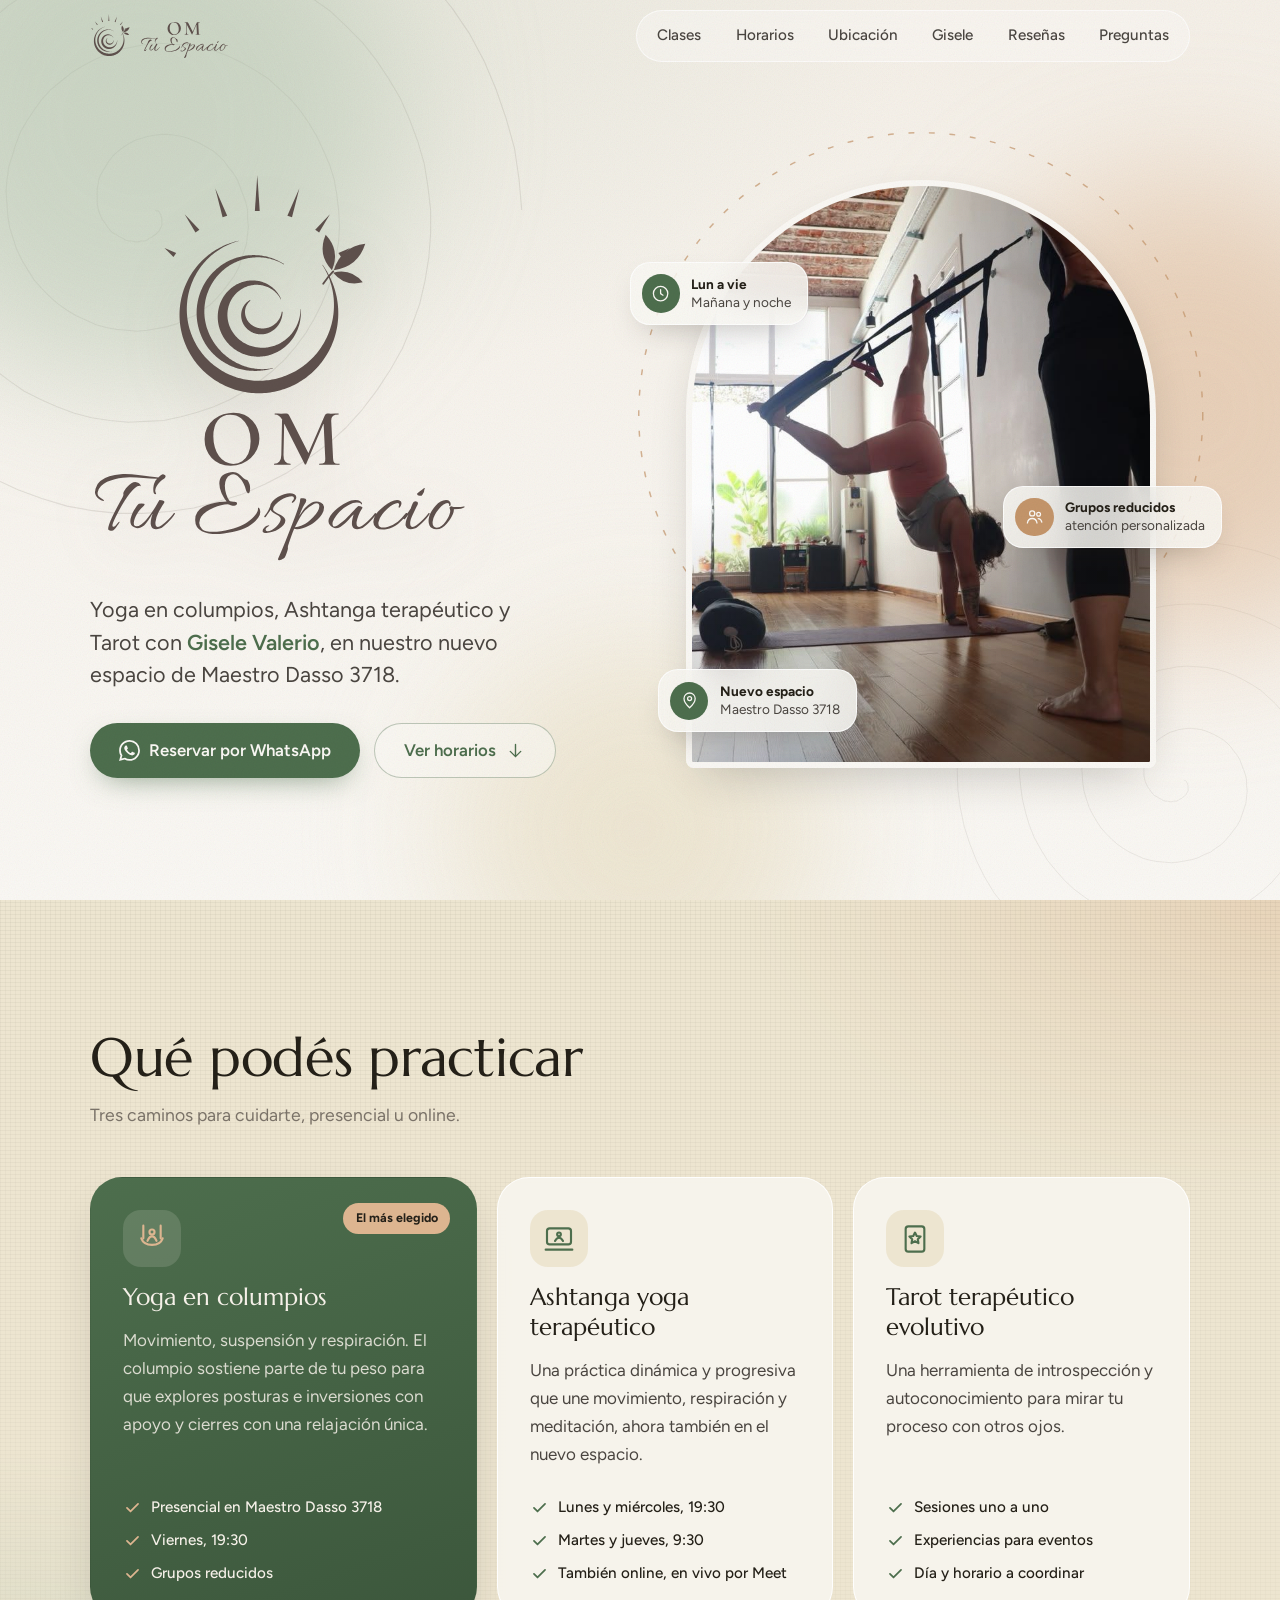
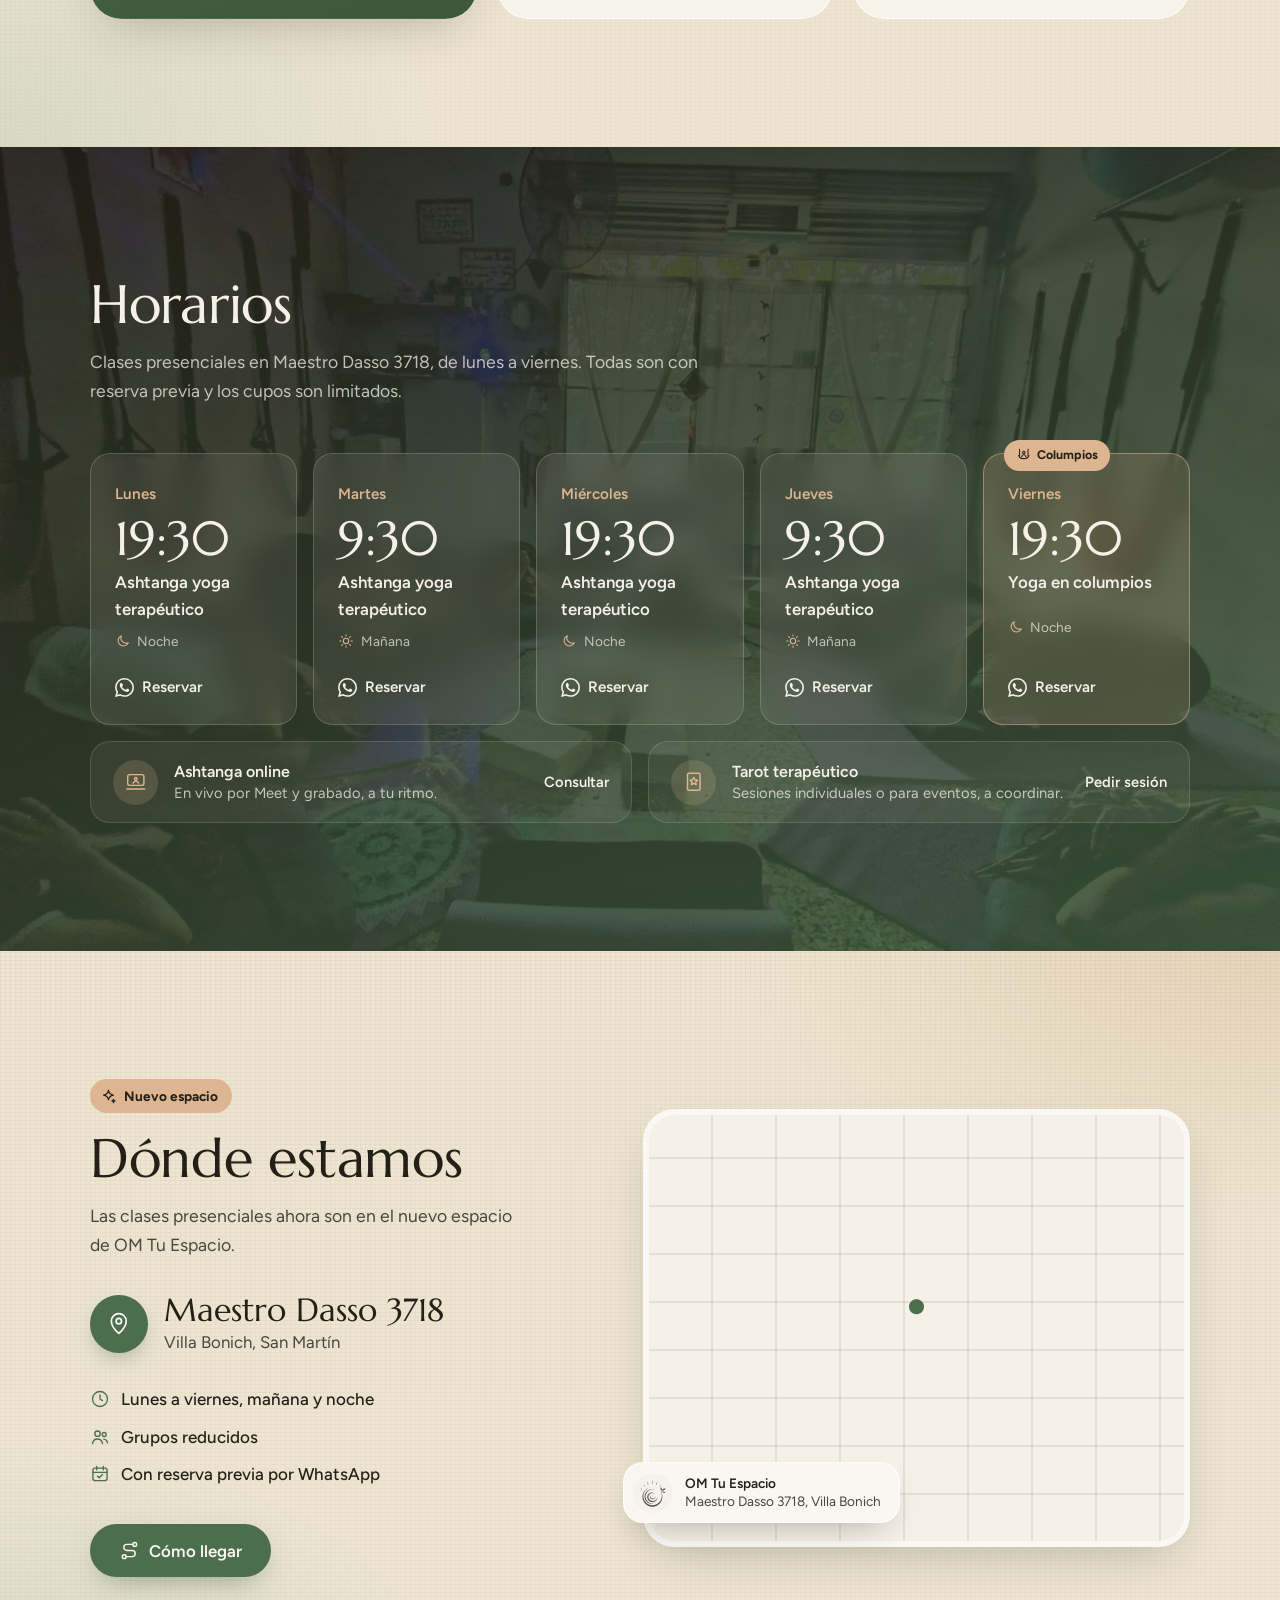
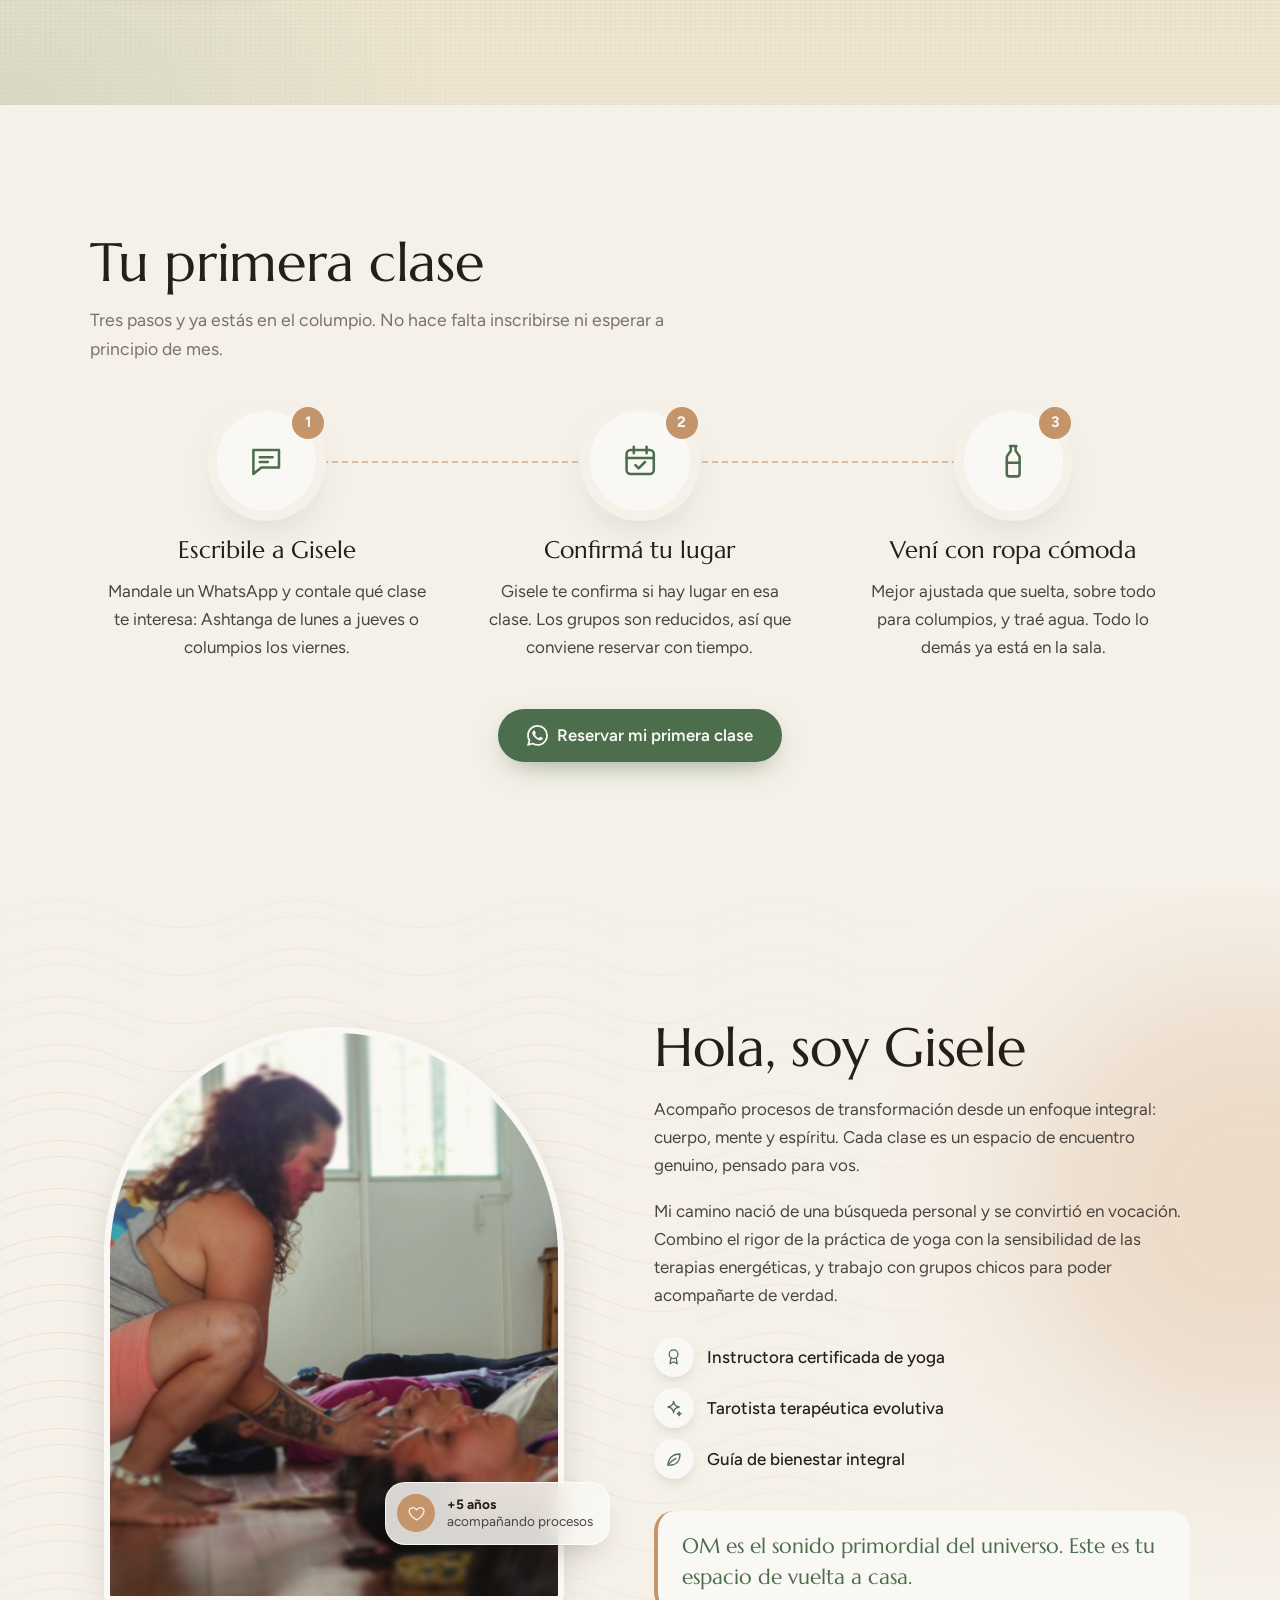
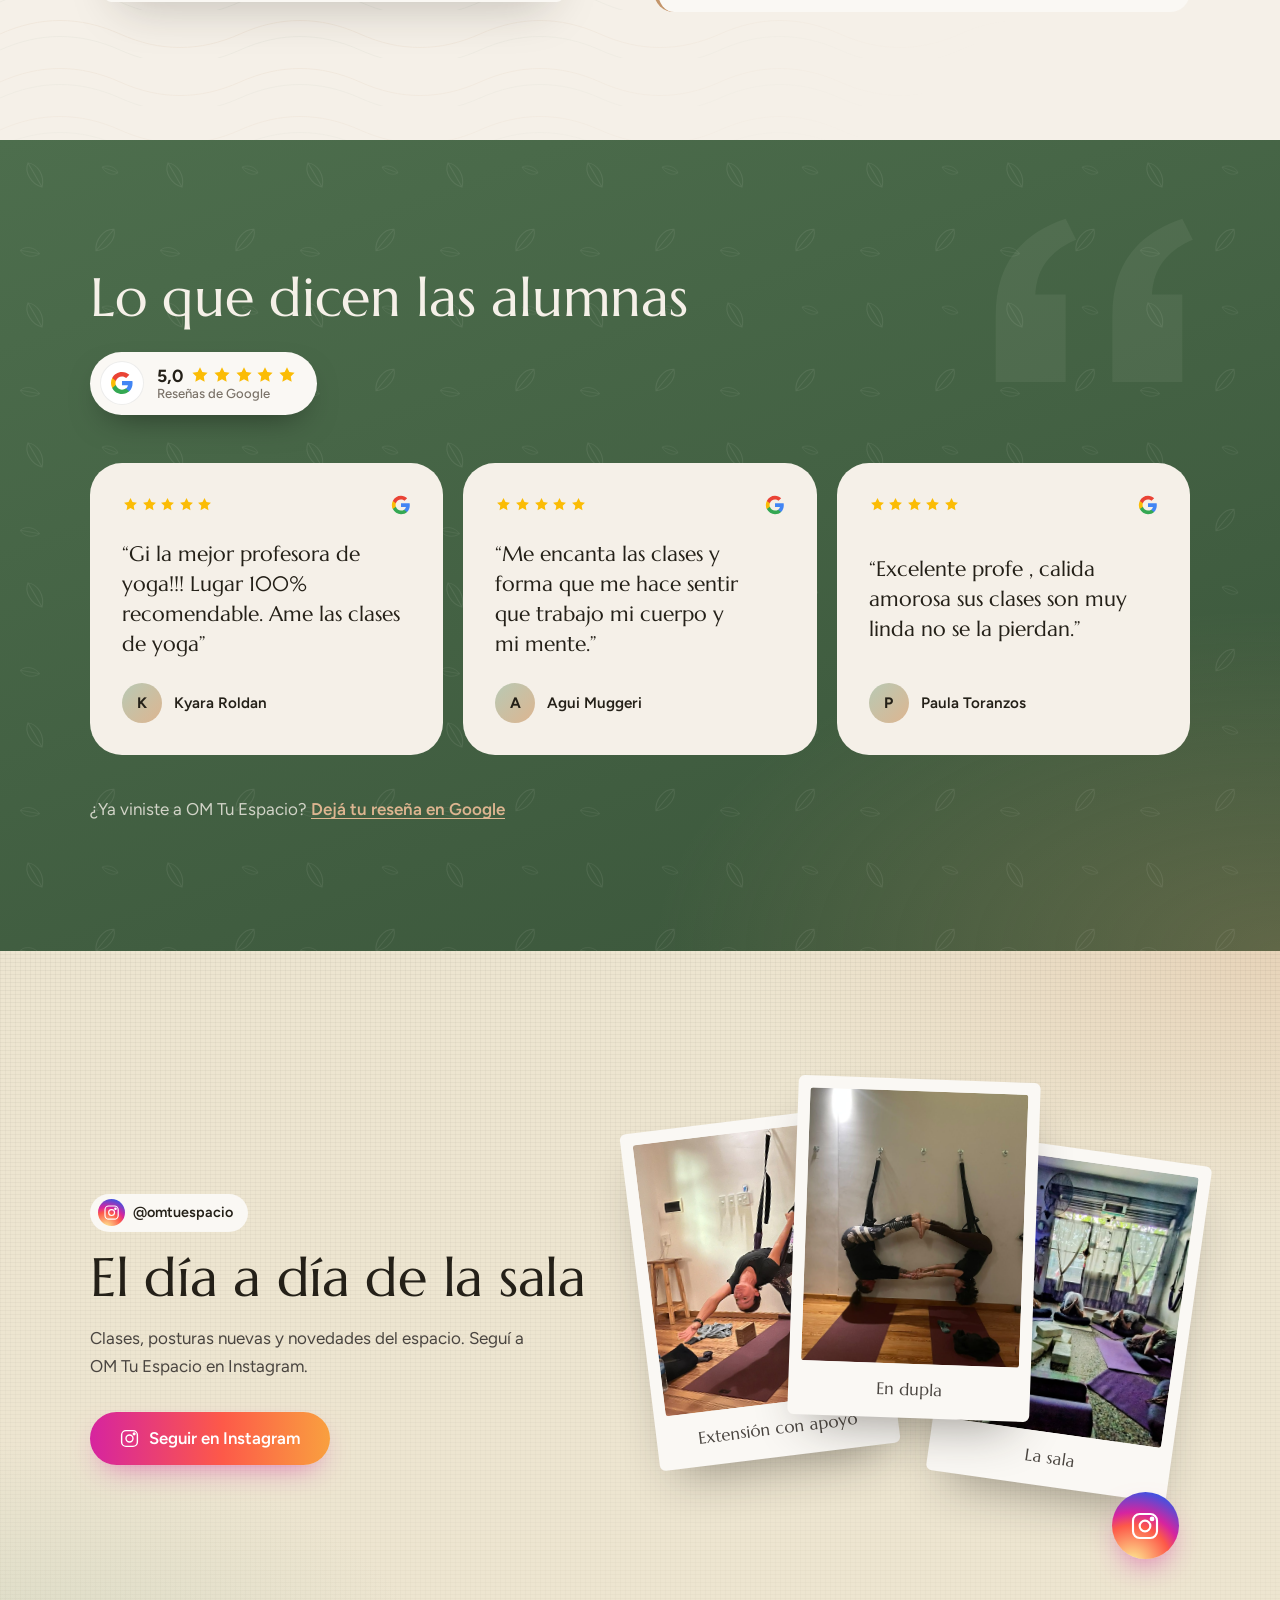
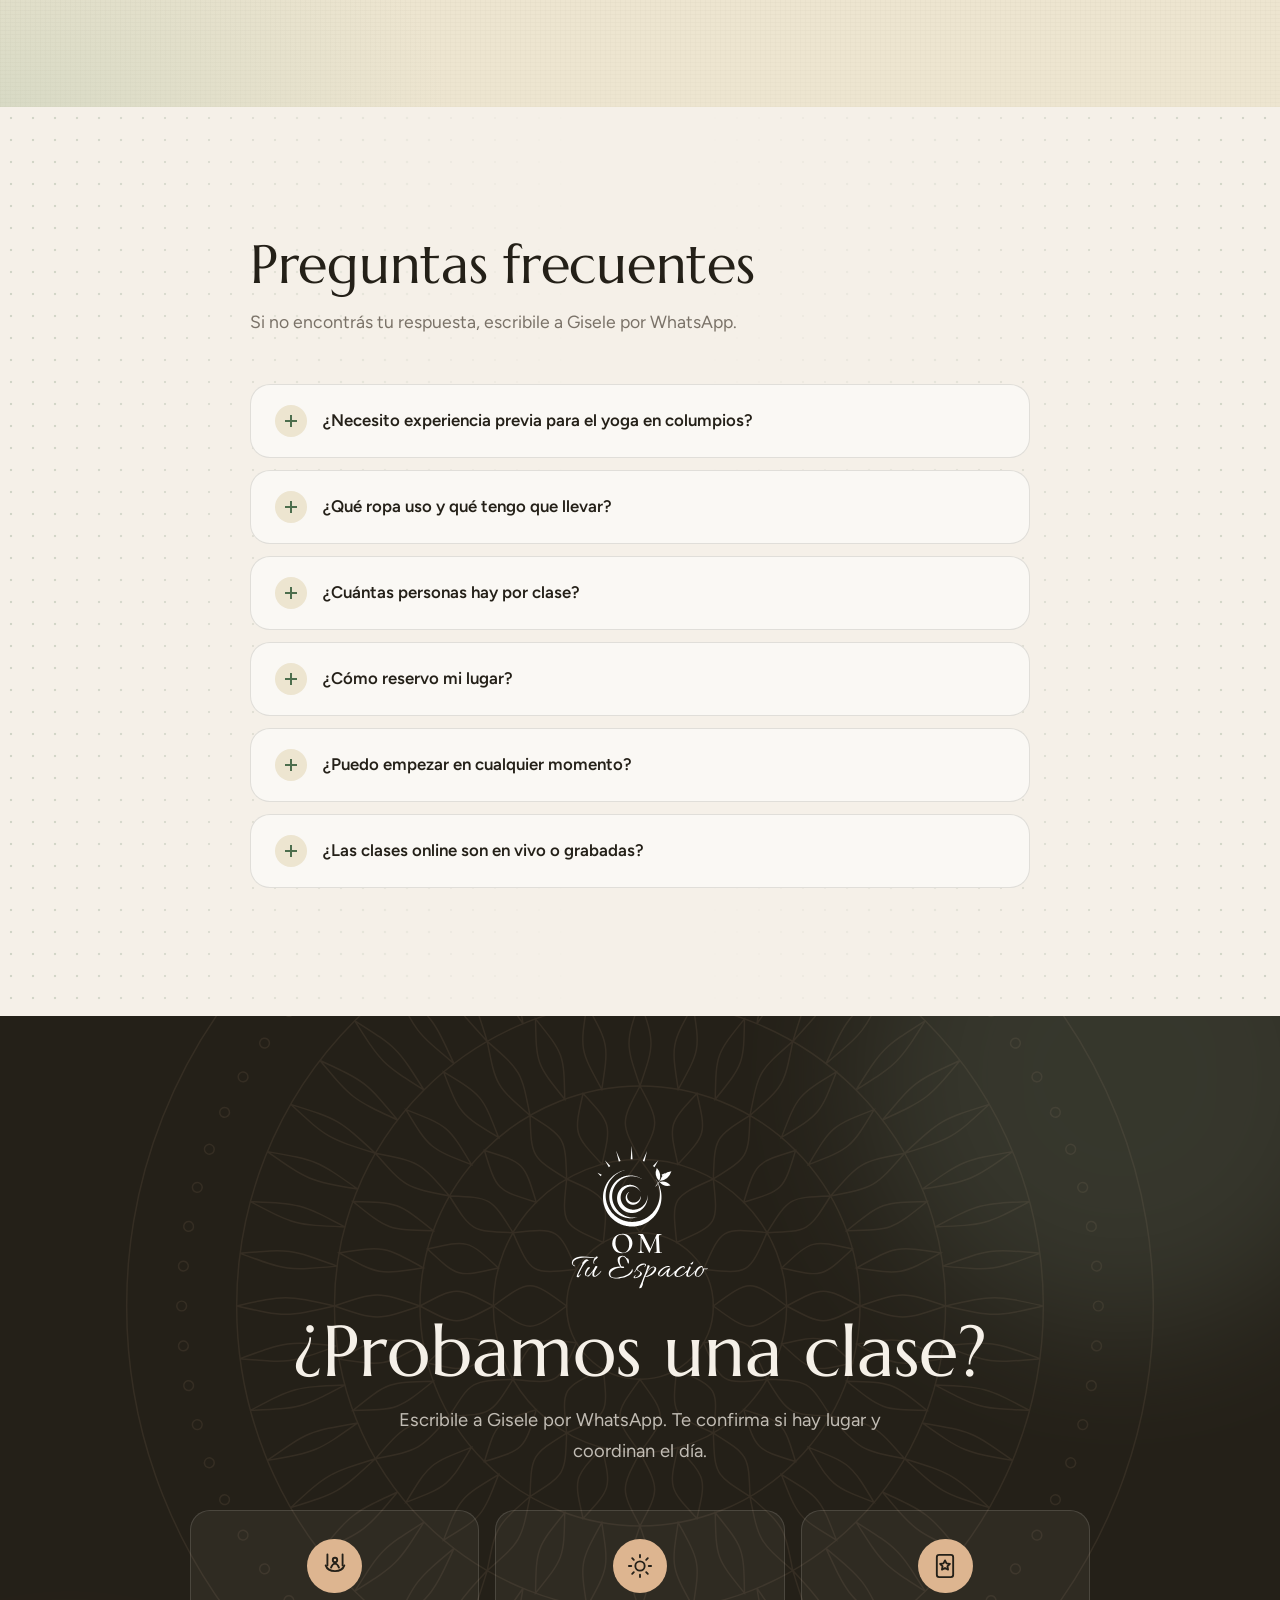
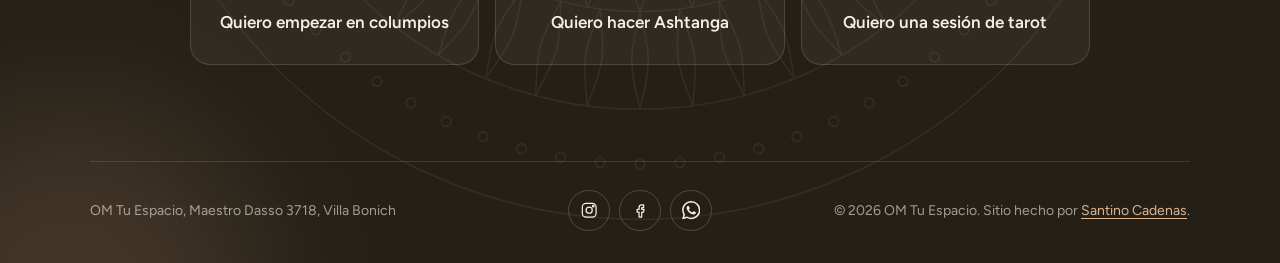
==== commit 9eb781ca: "Villa Bonich y 8 columpios en el local nuevo - Barrio corregido a Villa Bonich en textos, mapa, boto" ====
--- a/index.html
+++ b/index.html
@@ -6,8 +6,8 @@
 <title>OM Tu Espacio | Yoga en columpios con Gisele Valerio · Maestro Dasso 3718</title>
 
 <!-- SEO Meta Tags -->
-<meta name="description" content="Yoga en columpios con Gisele Valerio en el nuevo espacio de Maestro Dasso 3718, Billinghurst (San Martín). Ashtanga yoga terapéutico de lunes a jueves y Yoga en columpios los viernes, en grupos reducidos. También Tarot terapéutico.">
-<meta name="keywords" content="yoga, yoga en columpios buenos aires, yoga aereo buenos aires, yoga billinghurst, yoga san martin, maestro dasso 3718, ashtanga yoga, tarot terapeutico, yoga online argentina, Gisele Valerio">
+<meta name="description" content="Yoga en columpios con Gisele Valerio en el nuevo espacio de Maestro Dasso 3718, Villa Bonich (San Martín). Ashtanga yoga terapéutico de lunes a jueves y Yoga en columpios los viernes, en grupos reducidos. También Tarot terapéutico.">
+<meta name="keywords" content="yoga, yoga en columpios buenos aires, yoga aereo buenos aires, yoga villa bonich, yoga san martin, maestro dasso 3718, ashtanga yoga, tarot terapeutico, yoga online argentina, Gisele Valerio">
 <meta name="author" content="Gisele Valerio — OM Tu Espacio">
 <meta name="theme-color" content="#f5f0e8">
 <link rel="canonical" href="https://omtuespacio.com/">
@@ -24,7 +24,7 @@
 <!-- WhatsApp / Twitter Card -->
 <meta name="twitter:card" content="summary_large_image">
 <meta name="twitter:title" content="OM Tu Espacio | Yoga en columpios">
-<meta name="twitter:description" content="Yoga en columpios, Ashtanga y Tarot terapéutico con Gisele Valerio. Maestro Dasso 3718, Billinghurst.">
+<meta name="twitter:description" content="Yoga en columpios, Ashtanga y Tarot terapéutico con Gisele Valerio. Maestro Dasso 3718, Villa Bonich.">
 <meta name="twitter:image" content="https://omtuespacio.com/gisele.jpg">
 
 <link rel="preconnect" href="https://fonts.googleapis.com">
@@ -50,7 +50,7 @@
   "address": {
     "@type": "PostalAddress",
     "streetAddress": "Maestro Dasso 3718",
-    "addressLocality": "Billinghurst",
+    "addressLocality": "Villa Bonich",
     "addressRegion": "Provincia de Buenos Aires",
     "addressCountry": "AR"
   },
@@ -322,7 +322,7 @@
 
       <address class="ubic-address">
         <span class="ubic-pin" aria-hidden="true"><svg class="ico ico-stroke"><use href="#i-pin"/></svg></span>
-        <span><strong>Maestro Dasso 3718</strong><br>Billinghurst, San Martín</span>
+        <span><strong>Maestro Dasso 3718</strong><br>Villa Bonich, San Martín</span>
       </address>
 
       <ul class="ubic-facts">
@@ -332,7 +332,7 @@
       </ul>
 
       <div class="ubic-actions">
-        <a href="https://www.google.com/maps/dir/?api=1&amp;destination=Maestro%20Dasso%203718%2C%20Billinghurst%2C%20Buenos%20Aires%2C%20Argentina" target="_blank" rel="noopener" class="btn btn-main btn-lg">
+        <a href="https://www.google.com/maps/dir/?api=1&amp;destination=Maestro%20Dasso%203718%2C%20Villa%20Bonich%2C%20Buenos%20Aires%2C%20Argentina" target="_blank" rel="noopener" class="btn btn-main btn-lg">
           <svg class="ico ico-stroke" aria-hidden="true"><use href="#i-route"/></svg>
           Cómo llegar
         </a>
@@ -341,11 +341,11 @@
 
     <div class="ubic-map reveal" style="--d:1">
       <div class="map-frame">
-        <iframe src="https://www.google.com/maps?q=Maestro%20Dasso%203718%2C%20Billinghurst%2C%20Buenos%20Aires%2C%20Argentina&amp;output=embed" title="Mapa de Google con la ubicación de OM Tu Espacio en Maestro Dasso 3718" width="640" height="520" loading="lazy" referrerpolicy="strict-origin-when-cross-origin" allowfullscreen></iframe>
+        <iframe src="https://www.google.com/maps?q=Maestro%20Dasso%203718%2C%20Villa%20Bonich%2C%20Buenos%20Aires%2C%20Argentina&amp;output=embed" title="Mapa de Google con la ubicación de OM Tu Espacio en Maestro Dasso 3718" width="640" height="520" loading="lazy" referrerpolicy="strict-origin-when-cross-origin" allowfullscreen></iframe>
       </div>
       <div class="map-card" aria-hidden="true">
         <img src="logos/favicon.svg" alt="" width="40" height="40">
-        <span><strong>OM Tu Espacio</strong><br>Maestro Dasso 3718, Billinghurst</span>
+        <span><strong>OM Tu Espacio</strong><br>Maestro Dasso 3718, Villa Bonich</span>
       </div>
     </div>
   </div>
@@ -522,7 +522,7 @@
       </details>
       <details>
         <summary>¿Cuántas personas hay por clase?</summary>
-        <div class="faq-body"><p>En la clase de columpios, como máximo 10, una persona por columpio. Ese límite es a propósito: con grupos chicos Gisele puede acompañarte durante toda la clase. Los cupos se llenan rápido, así que conviene reservar con anticipación.</p></div>
+        <div class="faq-body"><p>En la clase de columpios, como máximo 8, una persona por columpio. Ese límite es a propósito: con grupos chicos Gisele puede acompañarte durante toda la clase. Los cupos se llenan rápido, así que conviene reservar con anticipación.</p></div>
       </details>
       <details>
         <summary>¿Cómo reservo mi lugar?</summary>
@@ -569,7 +569,7 @@
     </div>
 
     <div class="closing-foot">
-      <p>OM Tu Espacio, Maestro Dasso 3718, Billinghurst</p>
+      <p>OM Tu Espacio, Maestro Dasso 3718, Villa Bonich</p>
       <div class="socials">
         <a href="https://www.instagram.com/omtuespacio/" target="_blank" rel="noopener" aria-label="Instagram" class="s-ig"><svg class="ico ico-stroke"><use href="#i-ig"/></svg></a>
         <a href="https://www.facebook.com/GISELEVALERIO86/" target="_blank" rel="noopener" aria-label="Facebook" class="s-fb"><svg class="ico ico-stroke"><use href="#i-fb"/></svg></a>
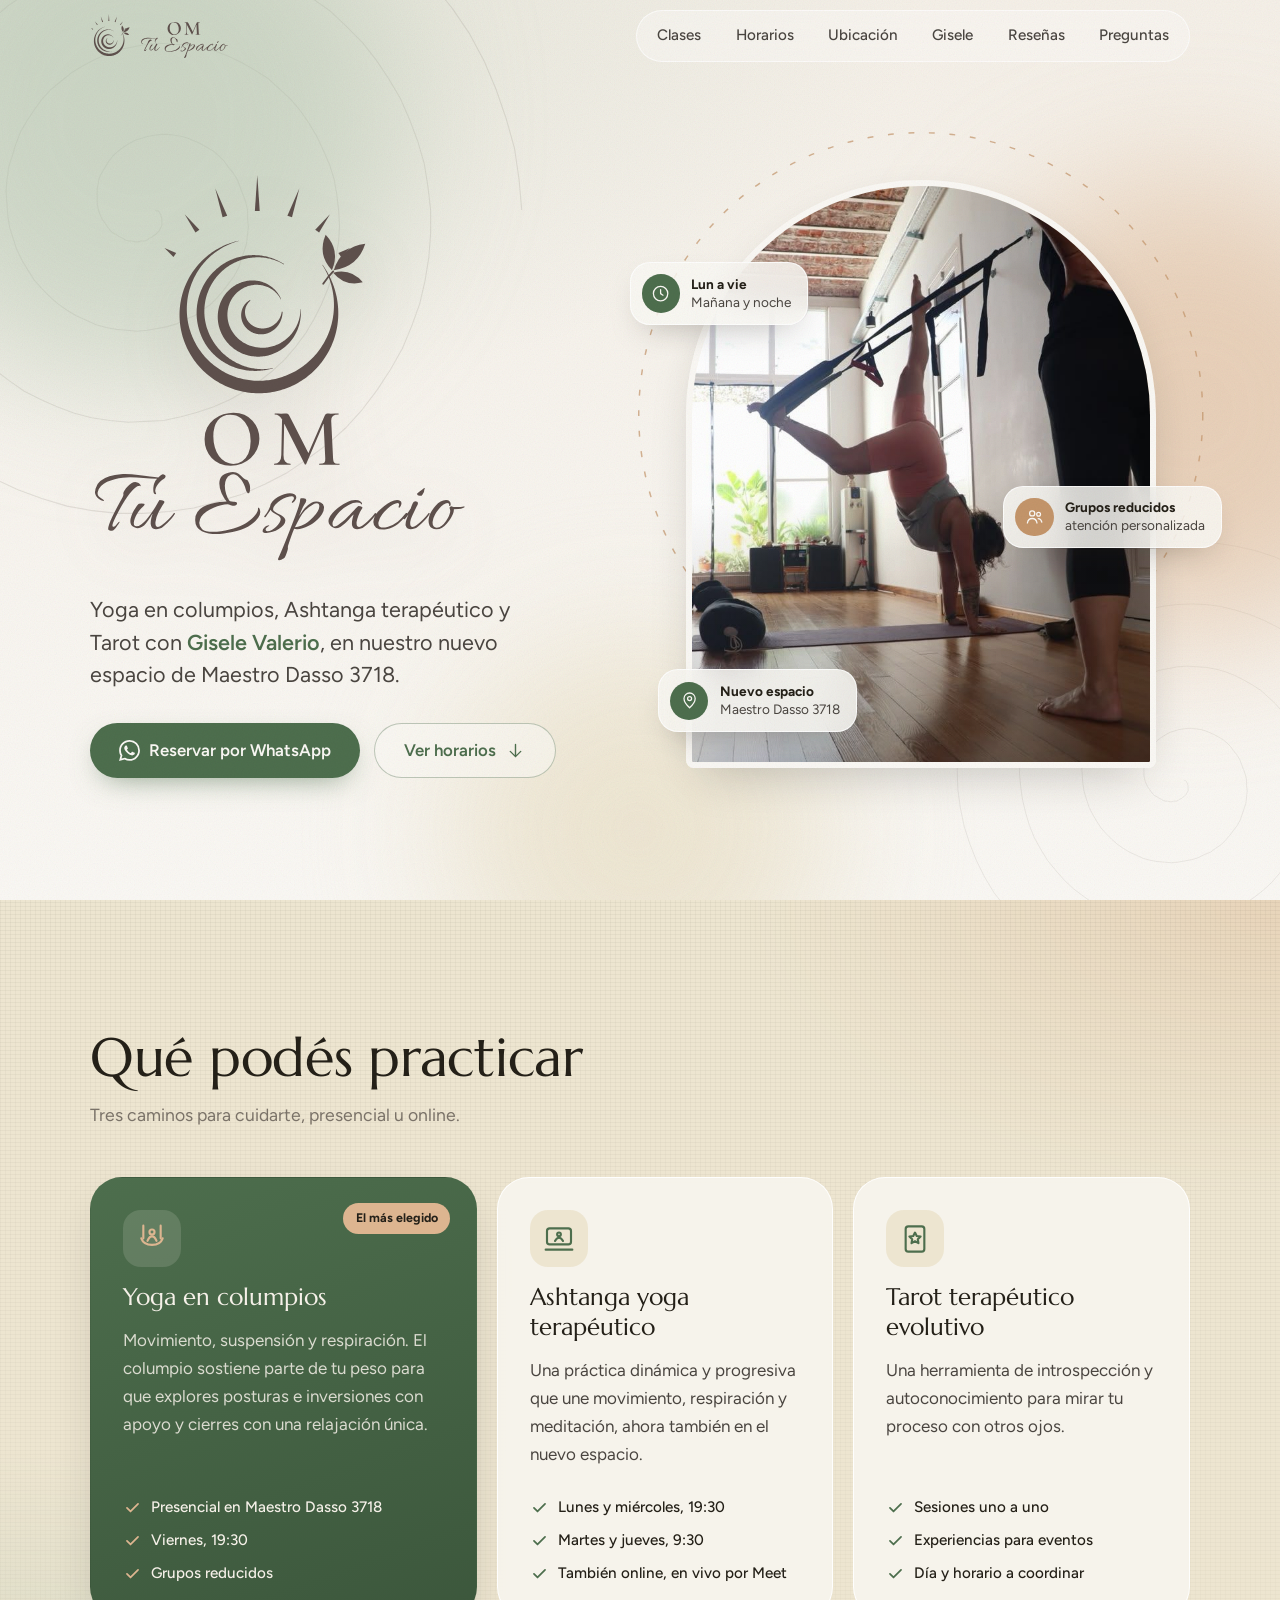
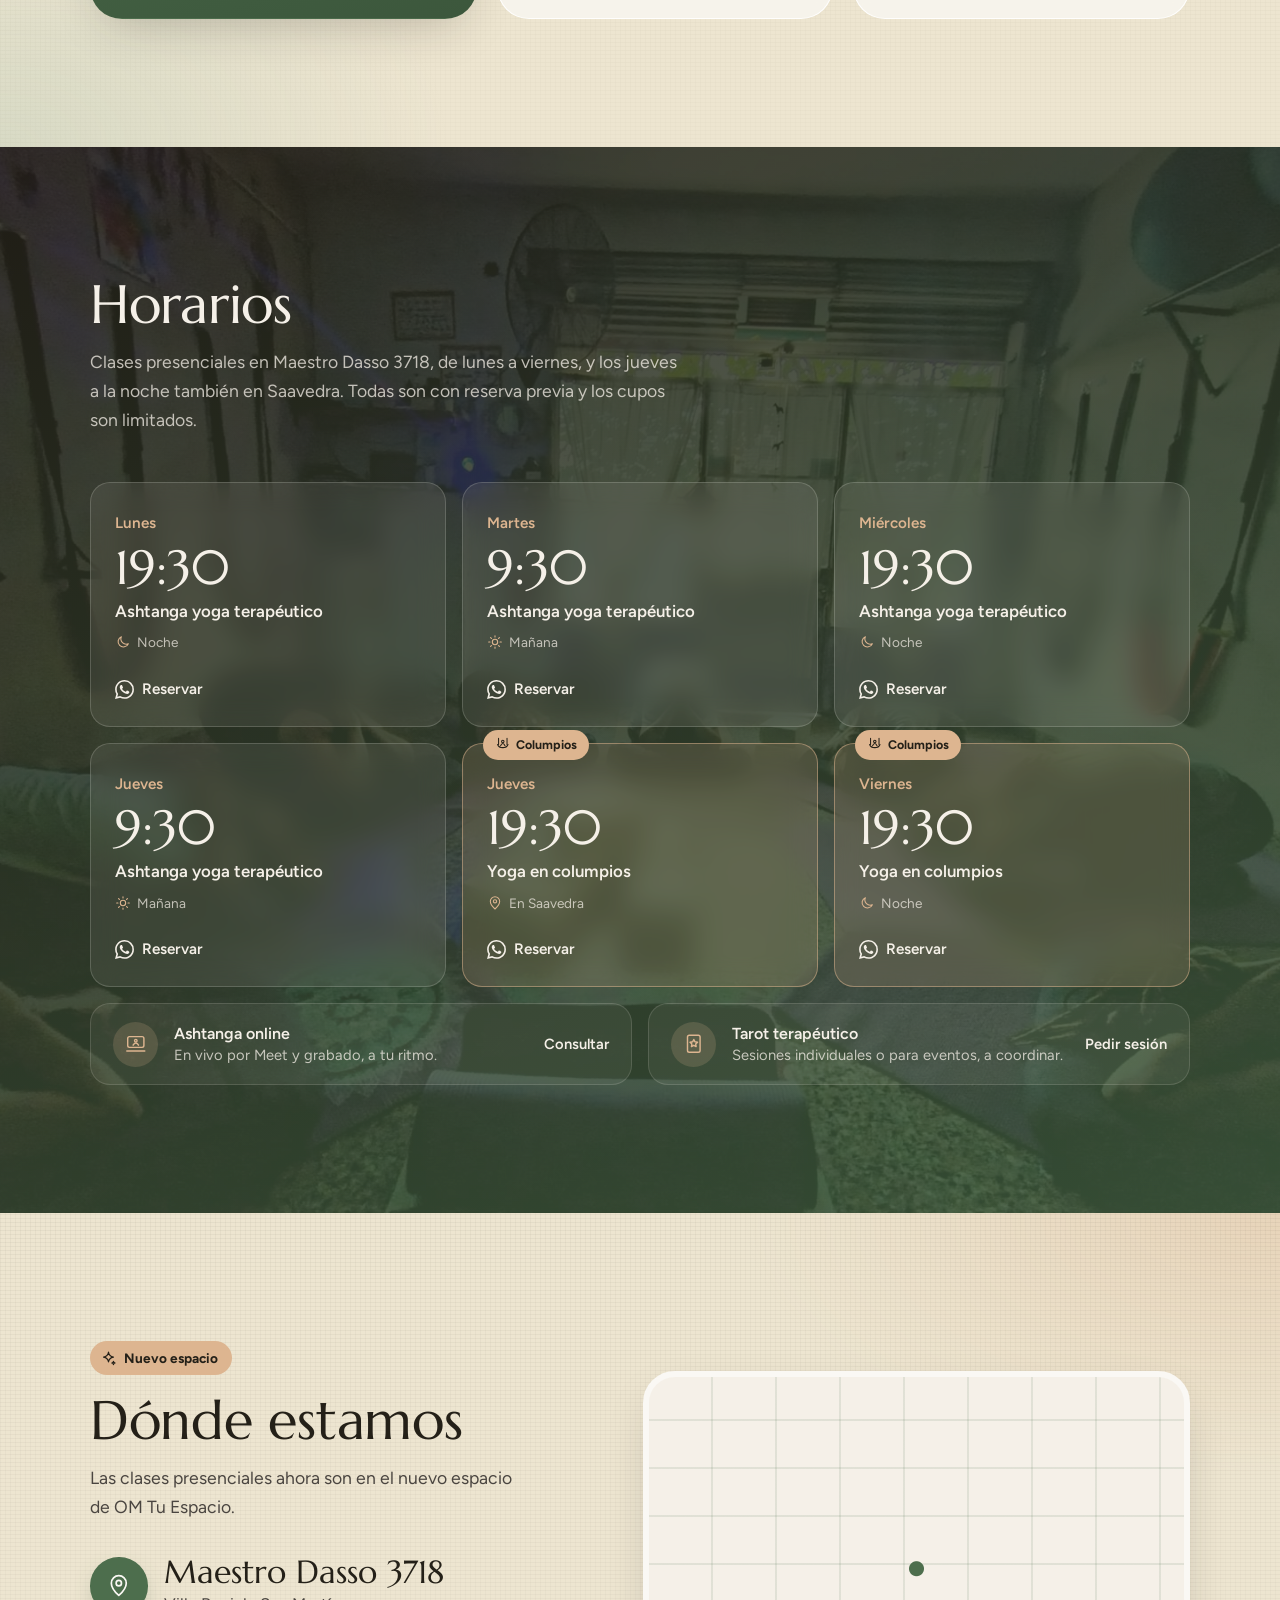
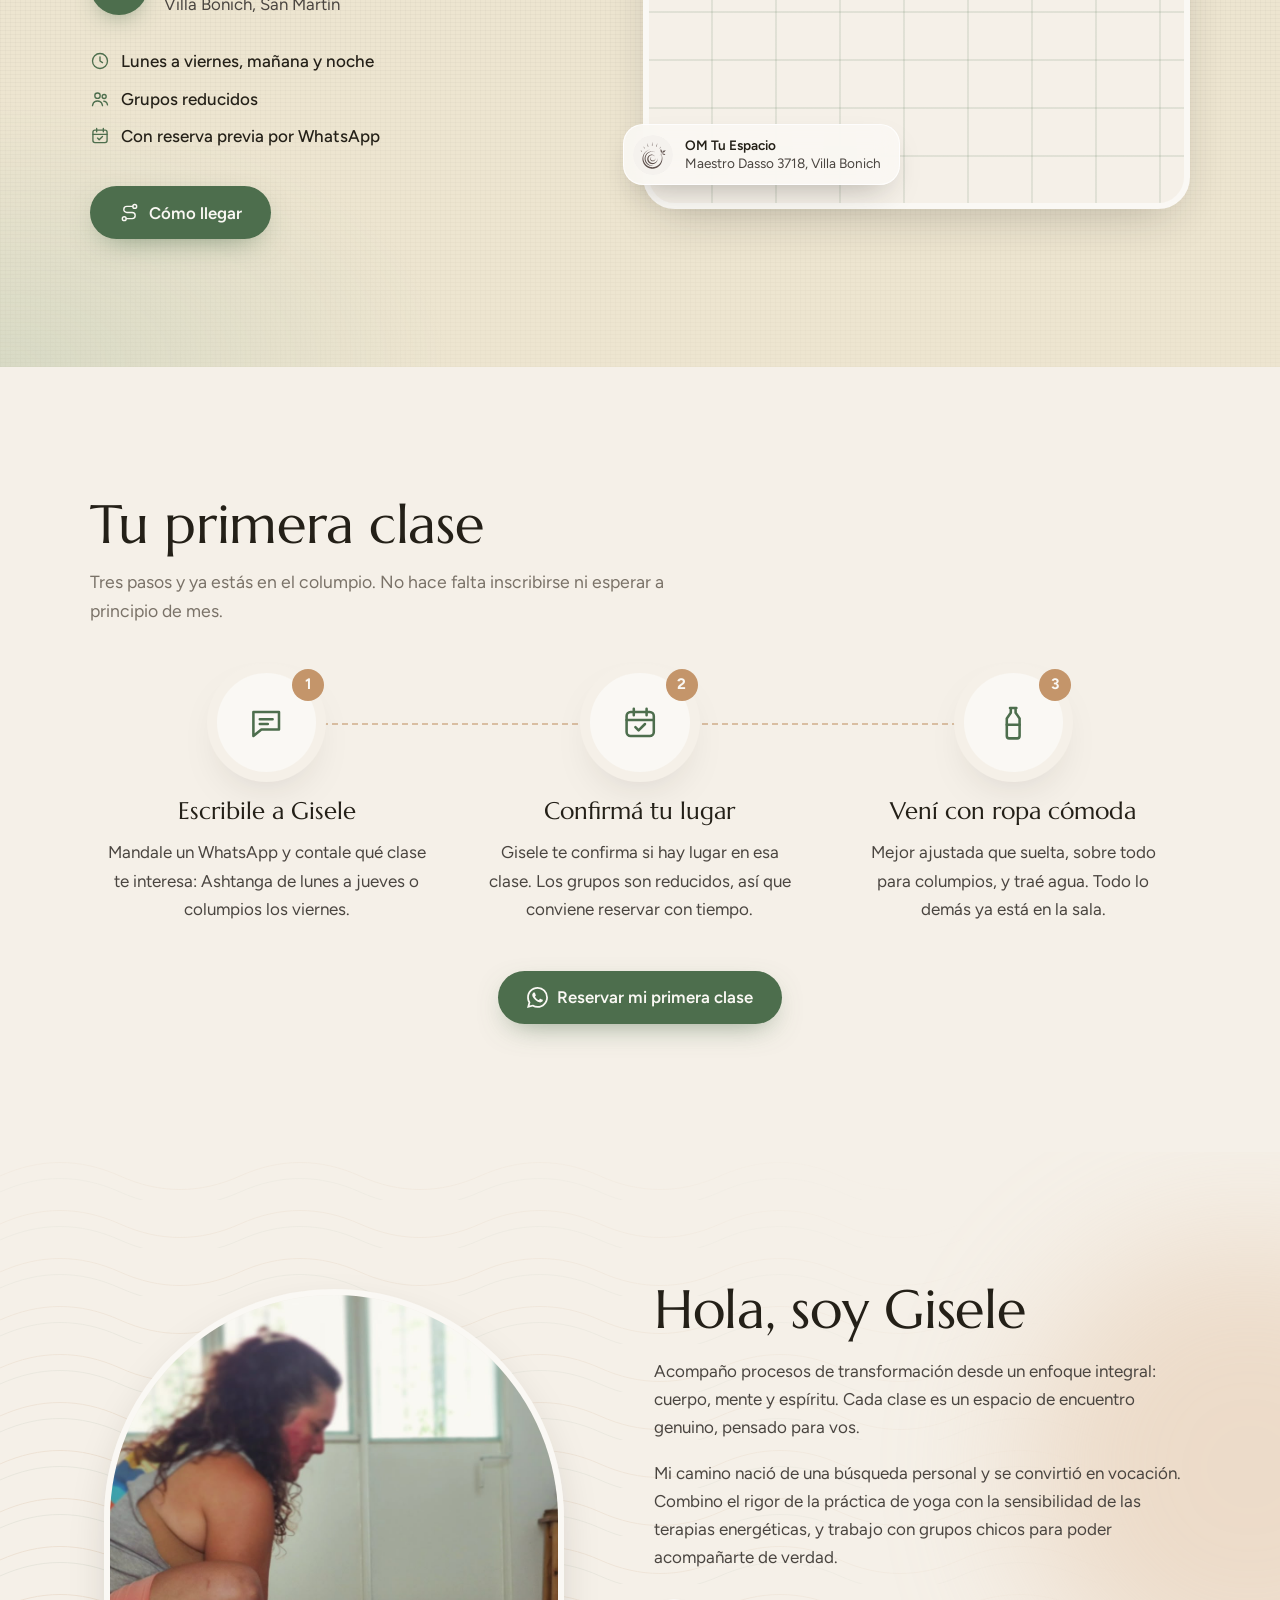
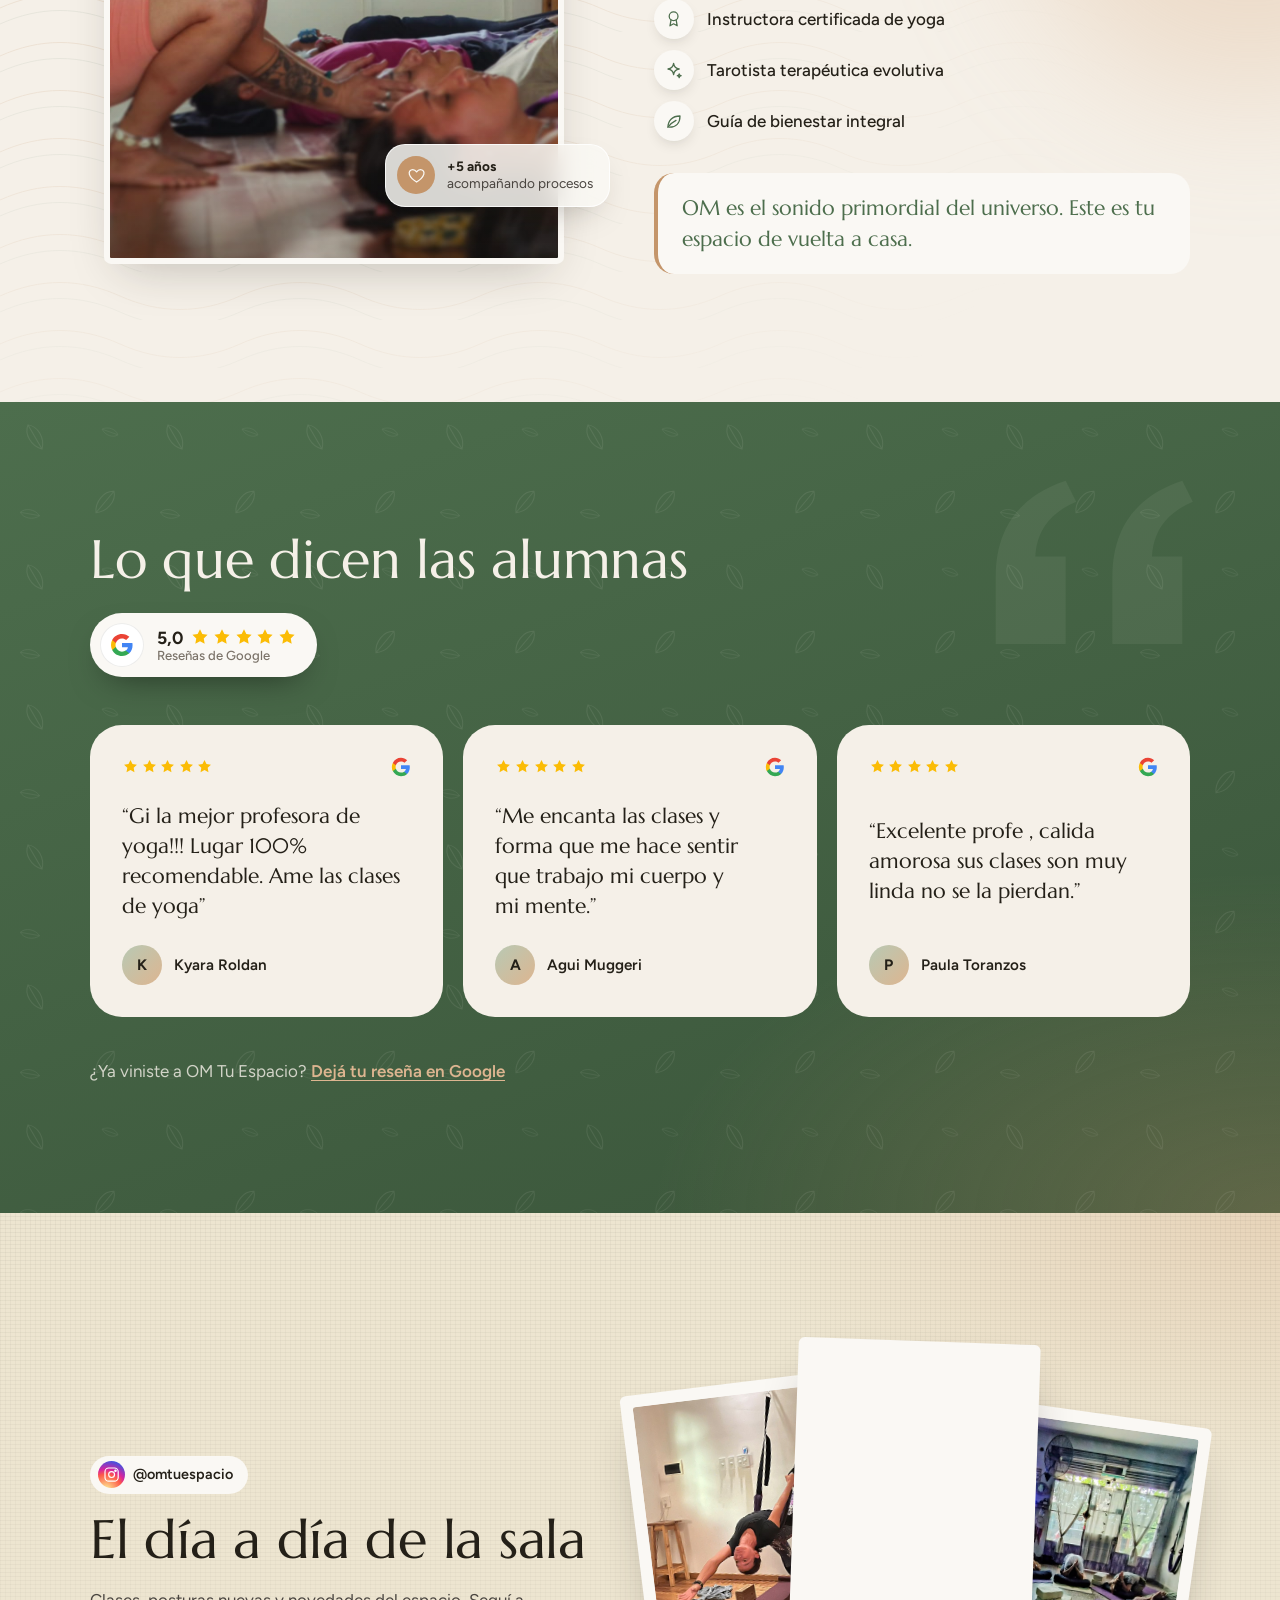
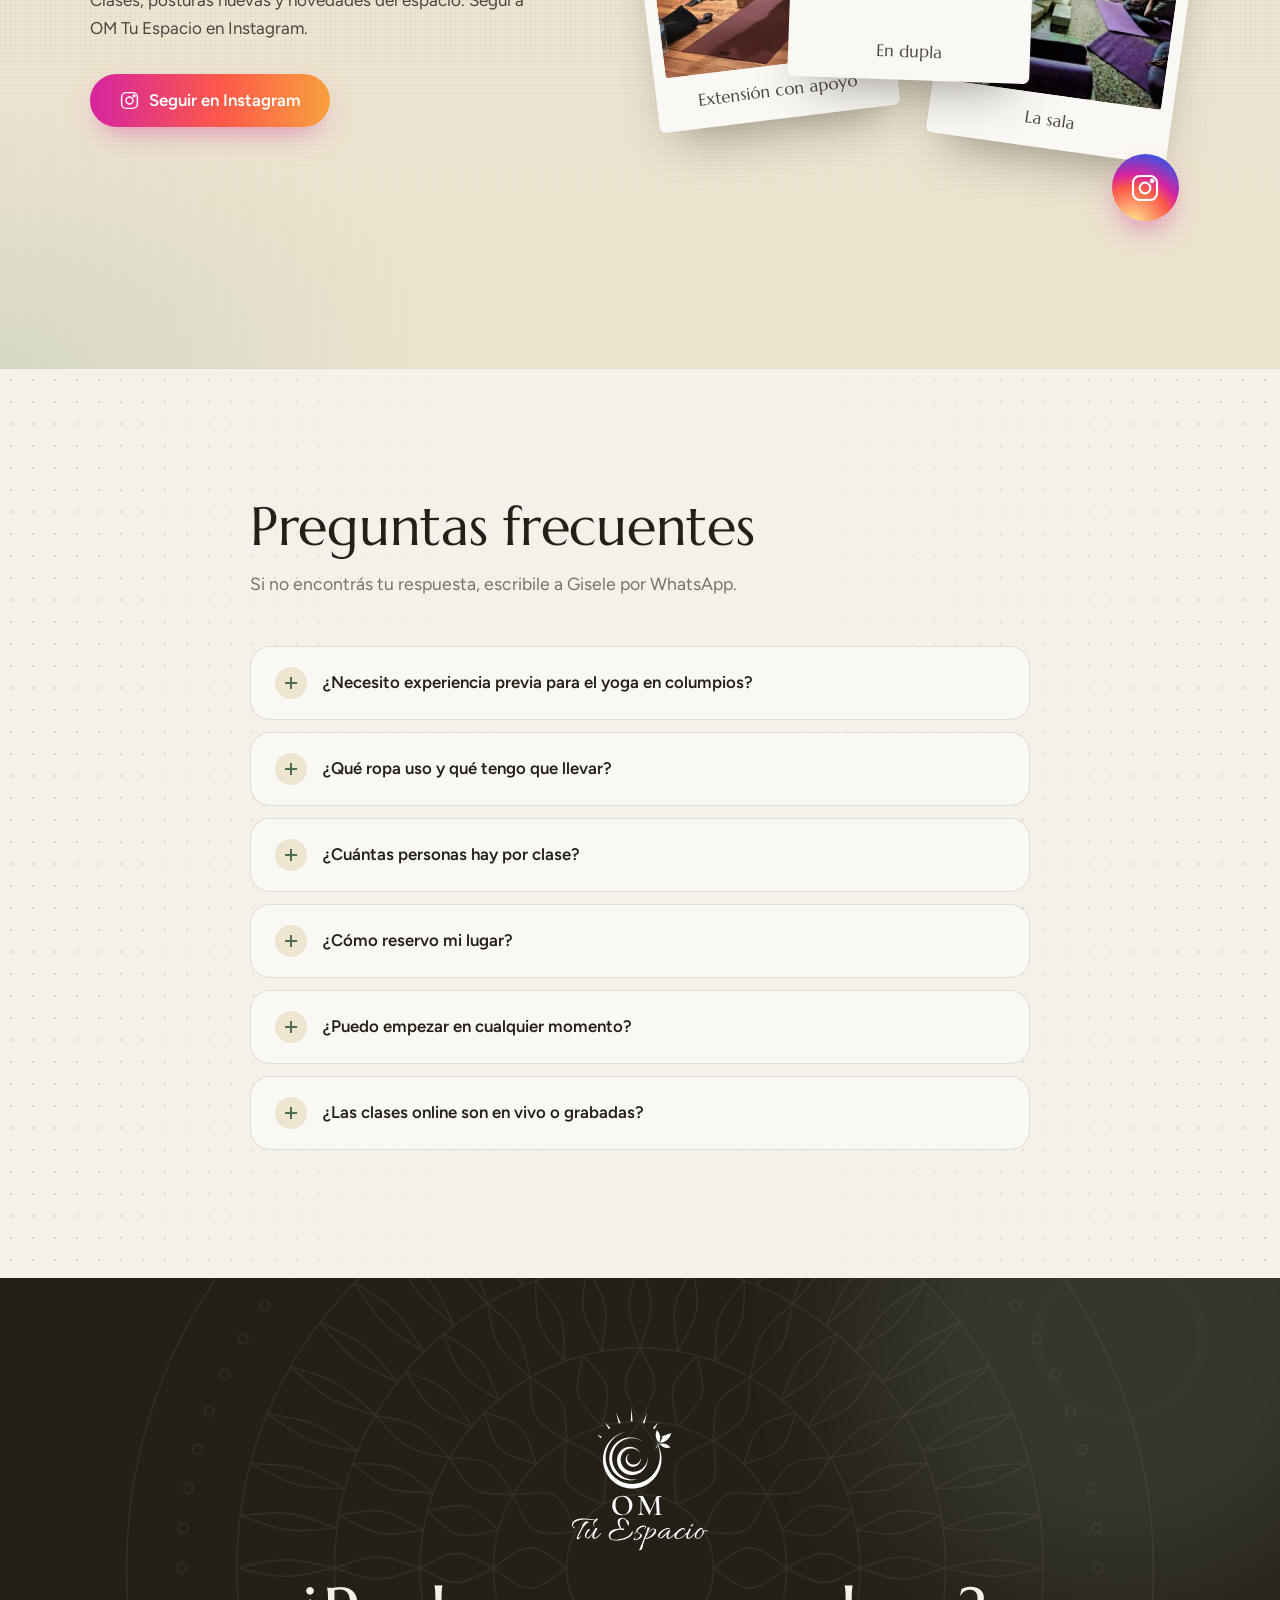
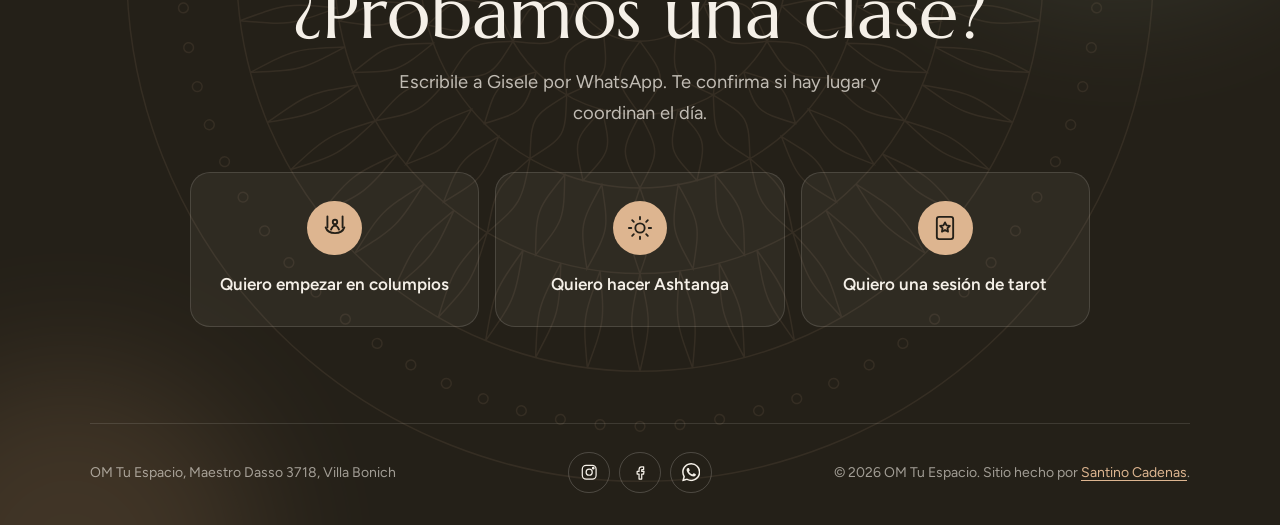
==== commit 1e4c9918: "Columpios los jueves 19:30 en Saavedra en Horarios - Nueva tarjeta en Horarios con la etiqueta En Sa" ====
--- a/index.html
+++ b/index.html
@@ -255,7 +255,7 @@
   <div class="wrap">
     <header class="block-head reveal">
       <h2 class="h2">Horarios</h2>
-      <p>Clases presenciales en Maestro Dasso 3718, de lunes a viernes. Todas son con reserva previa y los cupos son limitados.</p>
+      <p>Clases presenciales en Maestro Dasso 3718, de lunes a viernes, y los jueves a la noche también en Saavedra. Todas son con reserva previa y los cupos son limitados.</p>
     </header>
 
     <div class="sched">
@@ -287,7 +287,15 @@
         <span class="slot-turn"><svg class="ico ico-stroke" aria-hidden="true"><use href="#i-sun"/></svg>Mañana</span>
         <span class="slot-cta"><svg class="ico" aria-hidden="true"><use href="#i-wa"/></svg>Reservar</span>
       </a>
-      <a class="slot slot-hl reveal" style="--d:4" href="https://wa.me/5491138262856?text=Hola%20Gisele!%20Quiero%20reservar%20Yoga%20en%20Columpios%20del%20viernes%20a%20las%2019%3A30." target="_blank" rel="noopener">
+      <a class="slot slot-hl reveal" style="--d:4" href="https://wa.me/5491138262856?text=Hola%20Gisele!%20Quiero%20reservar%20Yoga%20en%20Columpios%20del%20jueves%20a%20las%2019%3A30%20en%20Saavedra." target="_blank" rel="noopener">
+        <span class="slot-badge"><svg class="ico ico-stroke" aria-hidden="true"><use href="#i-columpio"/></svg>Columpios</span>
+        <span class="slot-day">Jueves</span>
+        <span class="slot-time">19:30</span>
+        <span class="slot-name">Yoga en columpios</span>
+        <span class="slot-turn"><svg class="ico ico-stroke" aria-hidden="true"><use href="#i-pin"/></svg>En Saavedra</span>
+        <span class="slot-cta"><svg class="ico" aria-hidden="true"><use href="#i-wa"/></svg>Reservar</span>
+      </a>
+      <a class="slot slot-hl reveal" style="--d:5" href="https://wa.me/5491138262856?text=Hola%20Gisele!%20Quiero%20reservar%20Yoga%20en%20Columpios%20del%20viernes%20a%20las%2019%3A30." target="_blank" rel="noopener">
         <span class="slot-badge"><svg class="ico ico-stroke" aria-hidden="true"><use href="#i-columpio"/></svg>Columpios</span>
         <span class="slot-day">Viernes</span>
         <span class="slot-time">19:30</span>
--- a/styles.css
+++ b/styles.css
@@ -443,7 +443,8 @@
 .block-photo .block-head p { color: rgba(245,240,232,0.75); }
 .sched {
   display: grid;
-  grid-template-columns: repeat(5, 1fr);
+  grid-template-columns: repeat(3, 1fr);
+  row-gap: 1.75rem;
   gap: 1rem;
 }
 .slot {
@@ -1354,7 +1355,6 @@
   .cards { grid-template-columns: 1fr 1fr; }
   .card-feature { grid-column: 1 / -1; }
   .sched { grid-template-columns: repeat(2, 1fr); row-gap: 1.75rem; }
-  .slot-hl { grid-column: 1 / -1; }
   .quotes { grid-template-columns: 1fr; max-width: 640px; }
   .chip-a { left: -4%; }
   .chip-b { right: -6%; }
@@ -1385,7 +1385,7 @@
   .cards { grid-template-columns: 1fr; }
   .card { padding: 1.6rem; }
   .sched { grid-template-columns: 1fr; row-gap: 0.75rem; }
-  .sched .slot-hl { margin-top: 0.9rem; }
+  .sched .slot-hl:not(:first-child) { margin-top: 0.9rem; }
   /* En el celular cada día es una fila compacta: día y hora a la izquierda */
   .slot {
     display: grid;
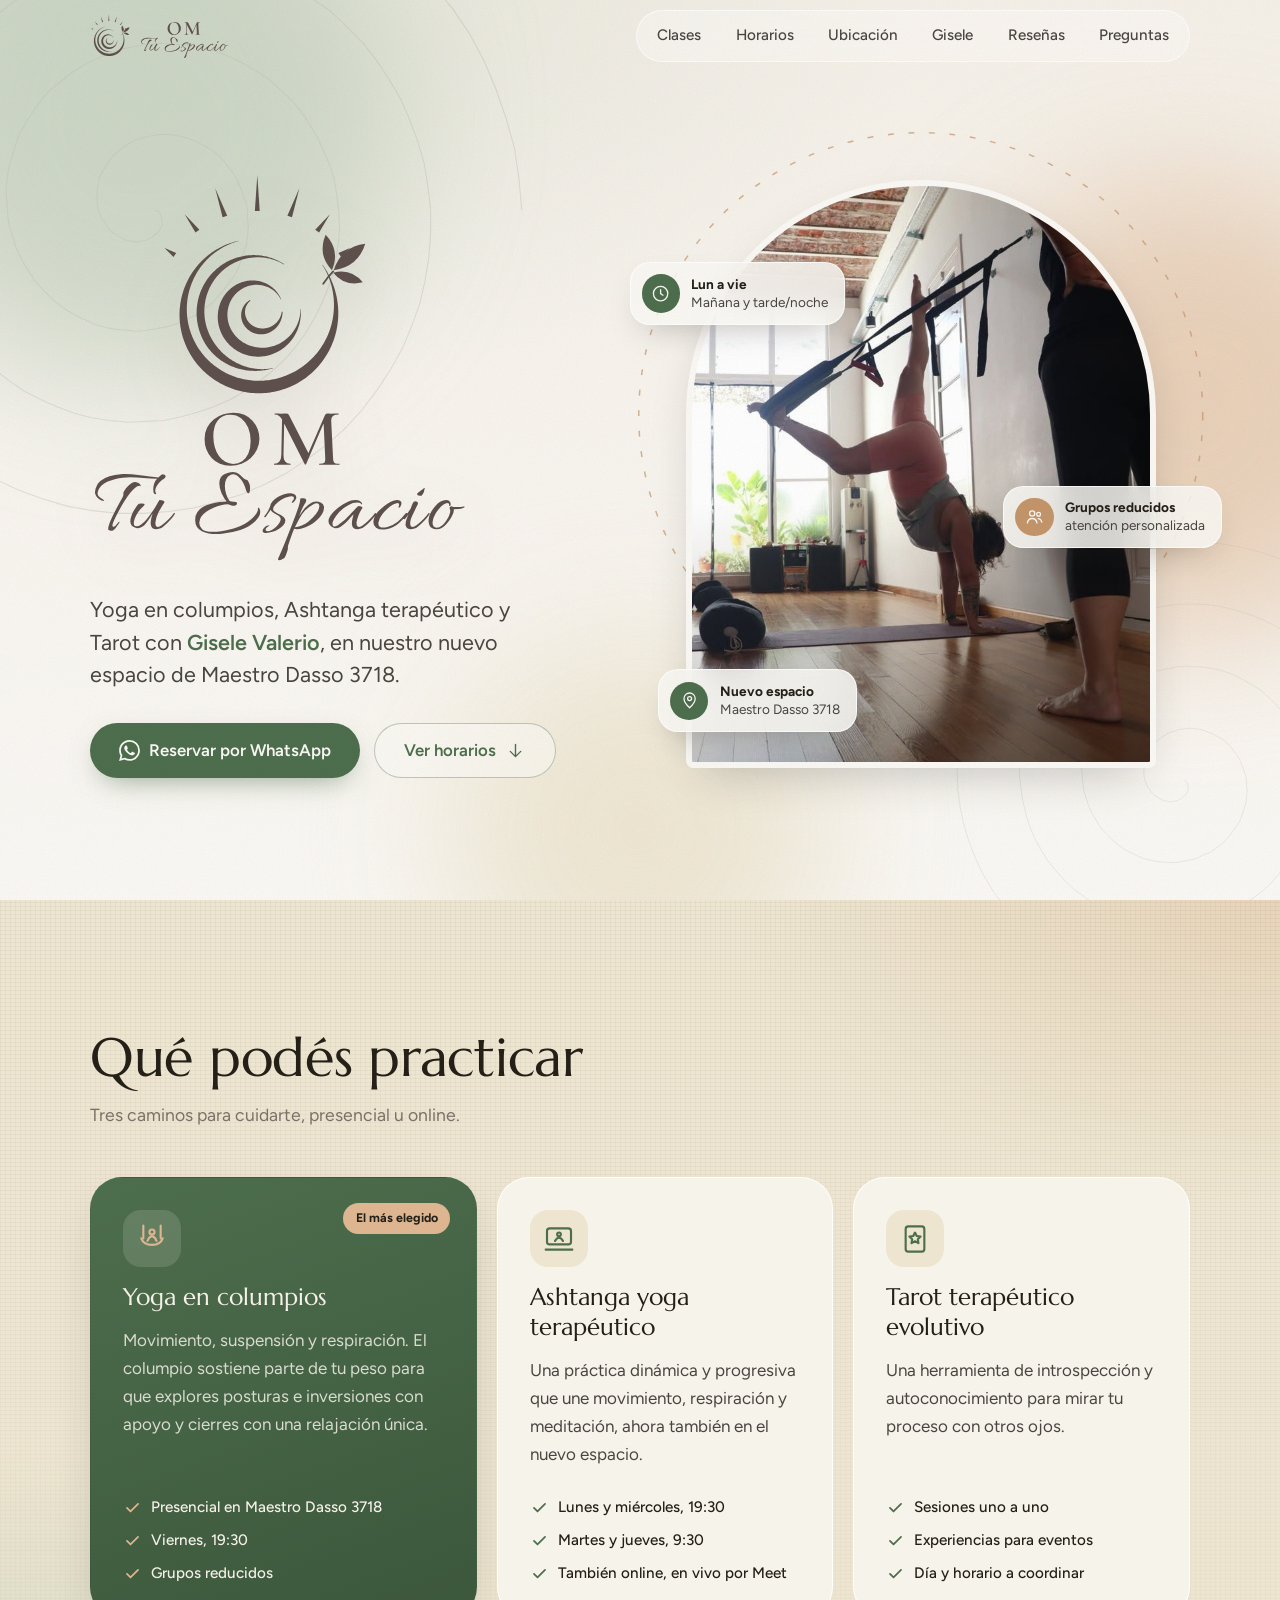
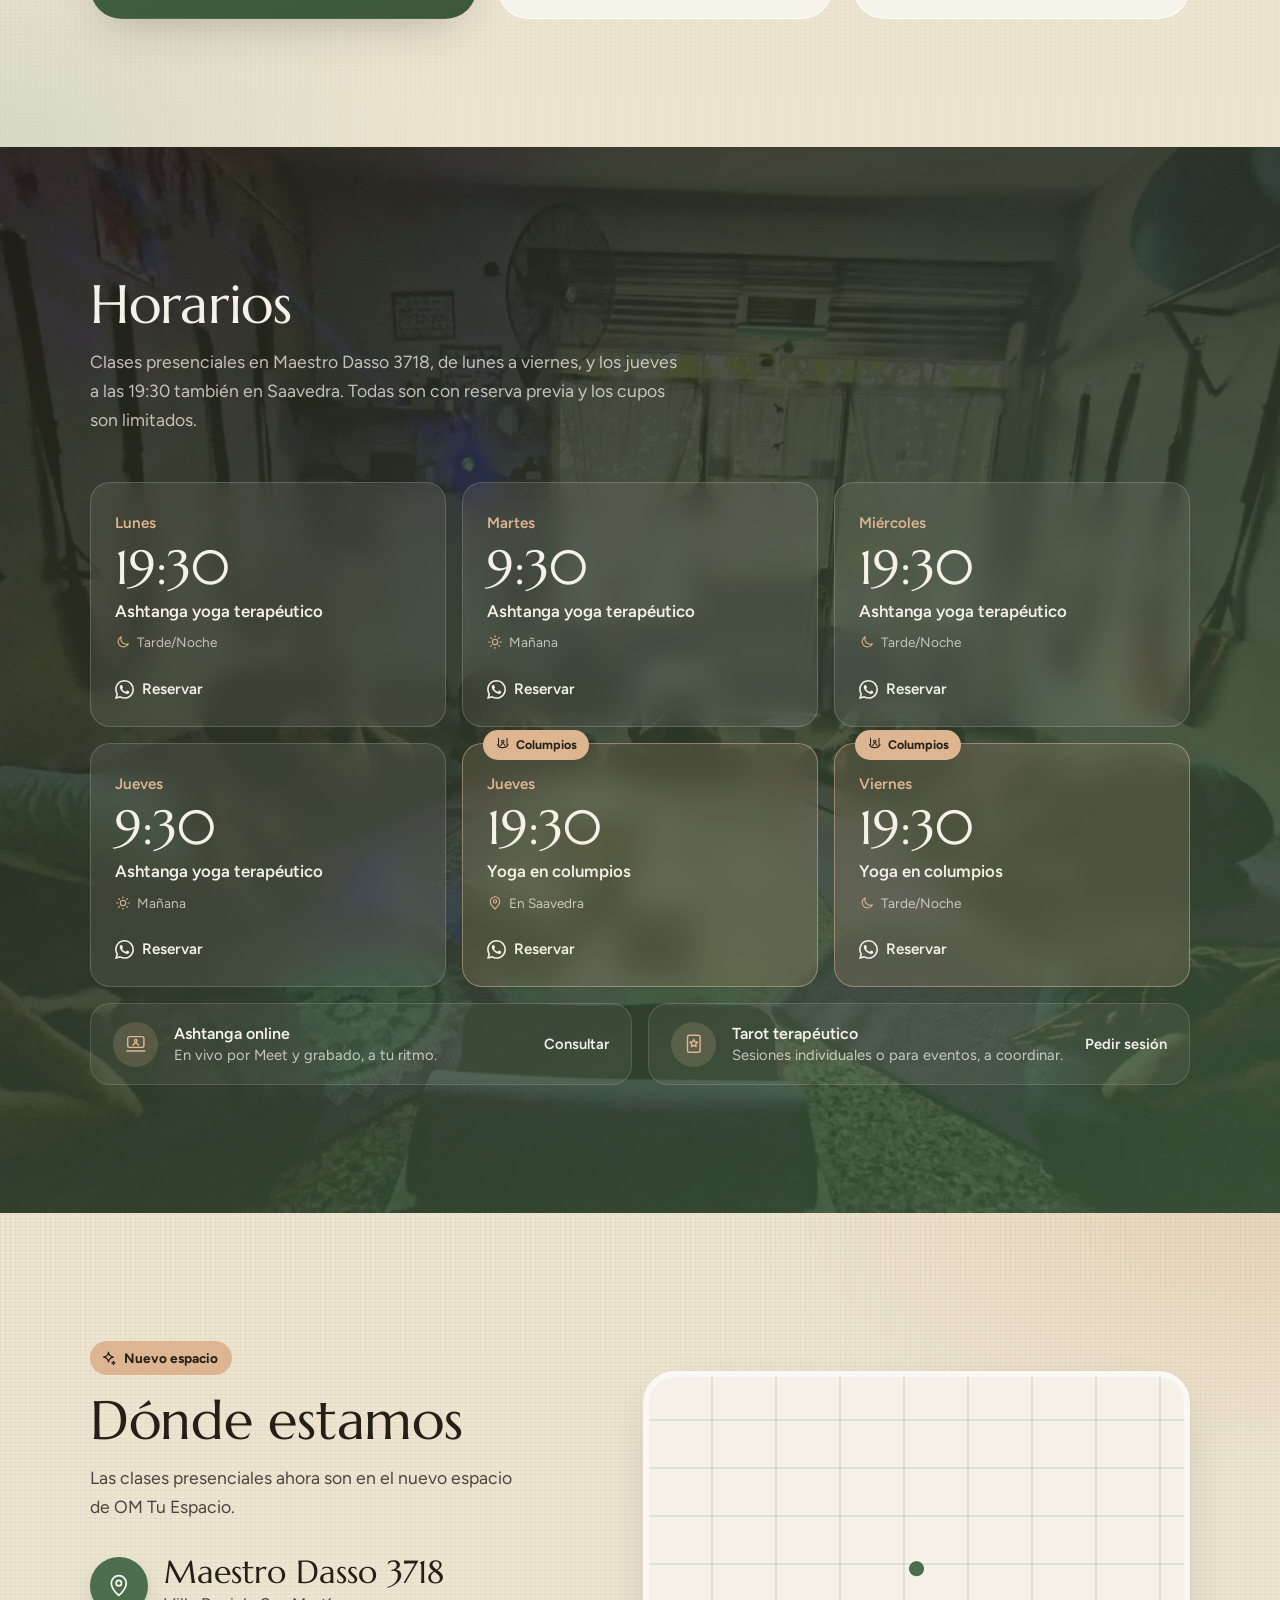
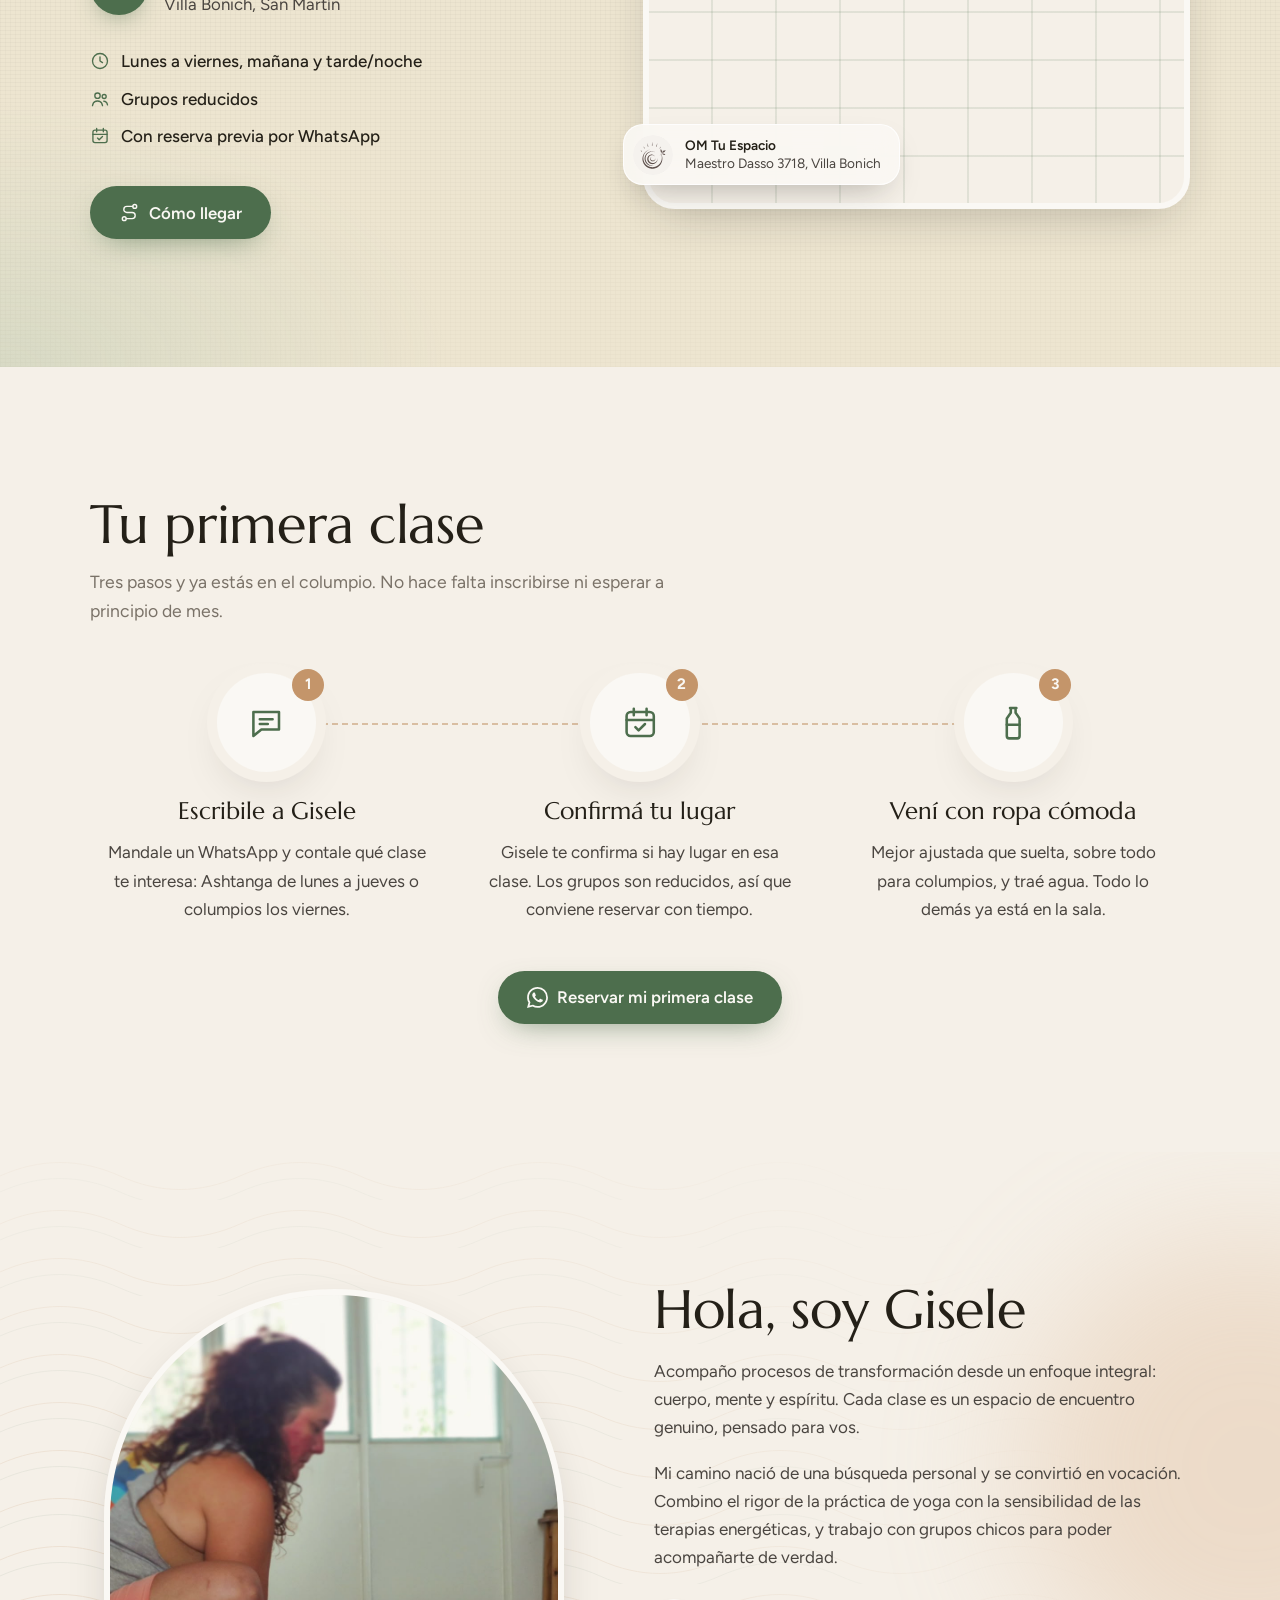
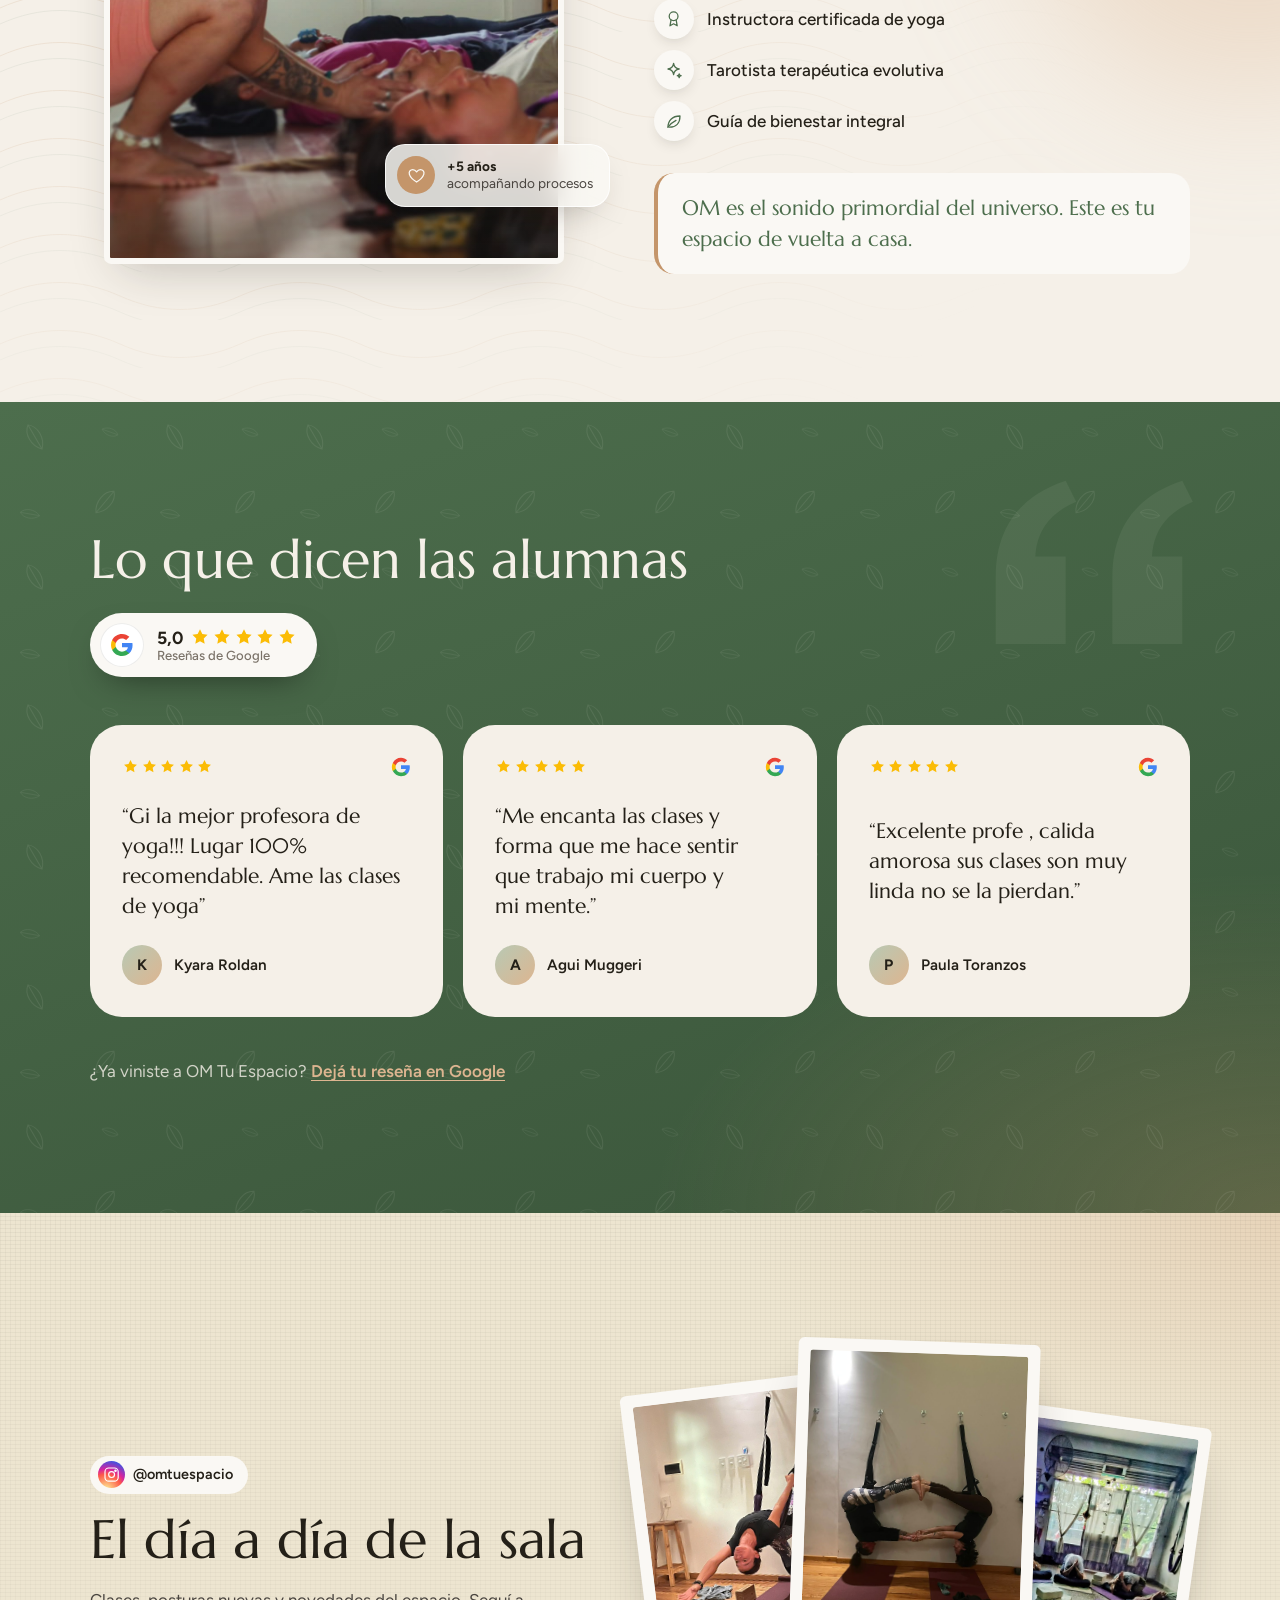
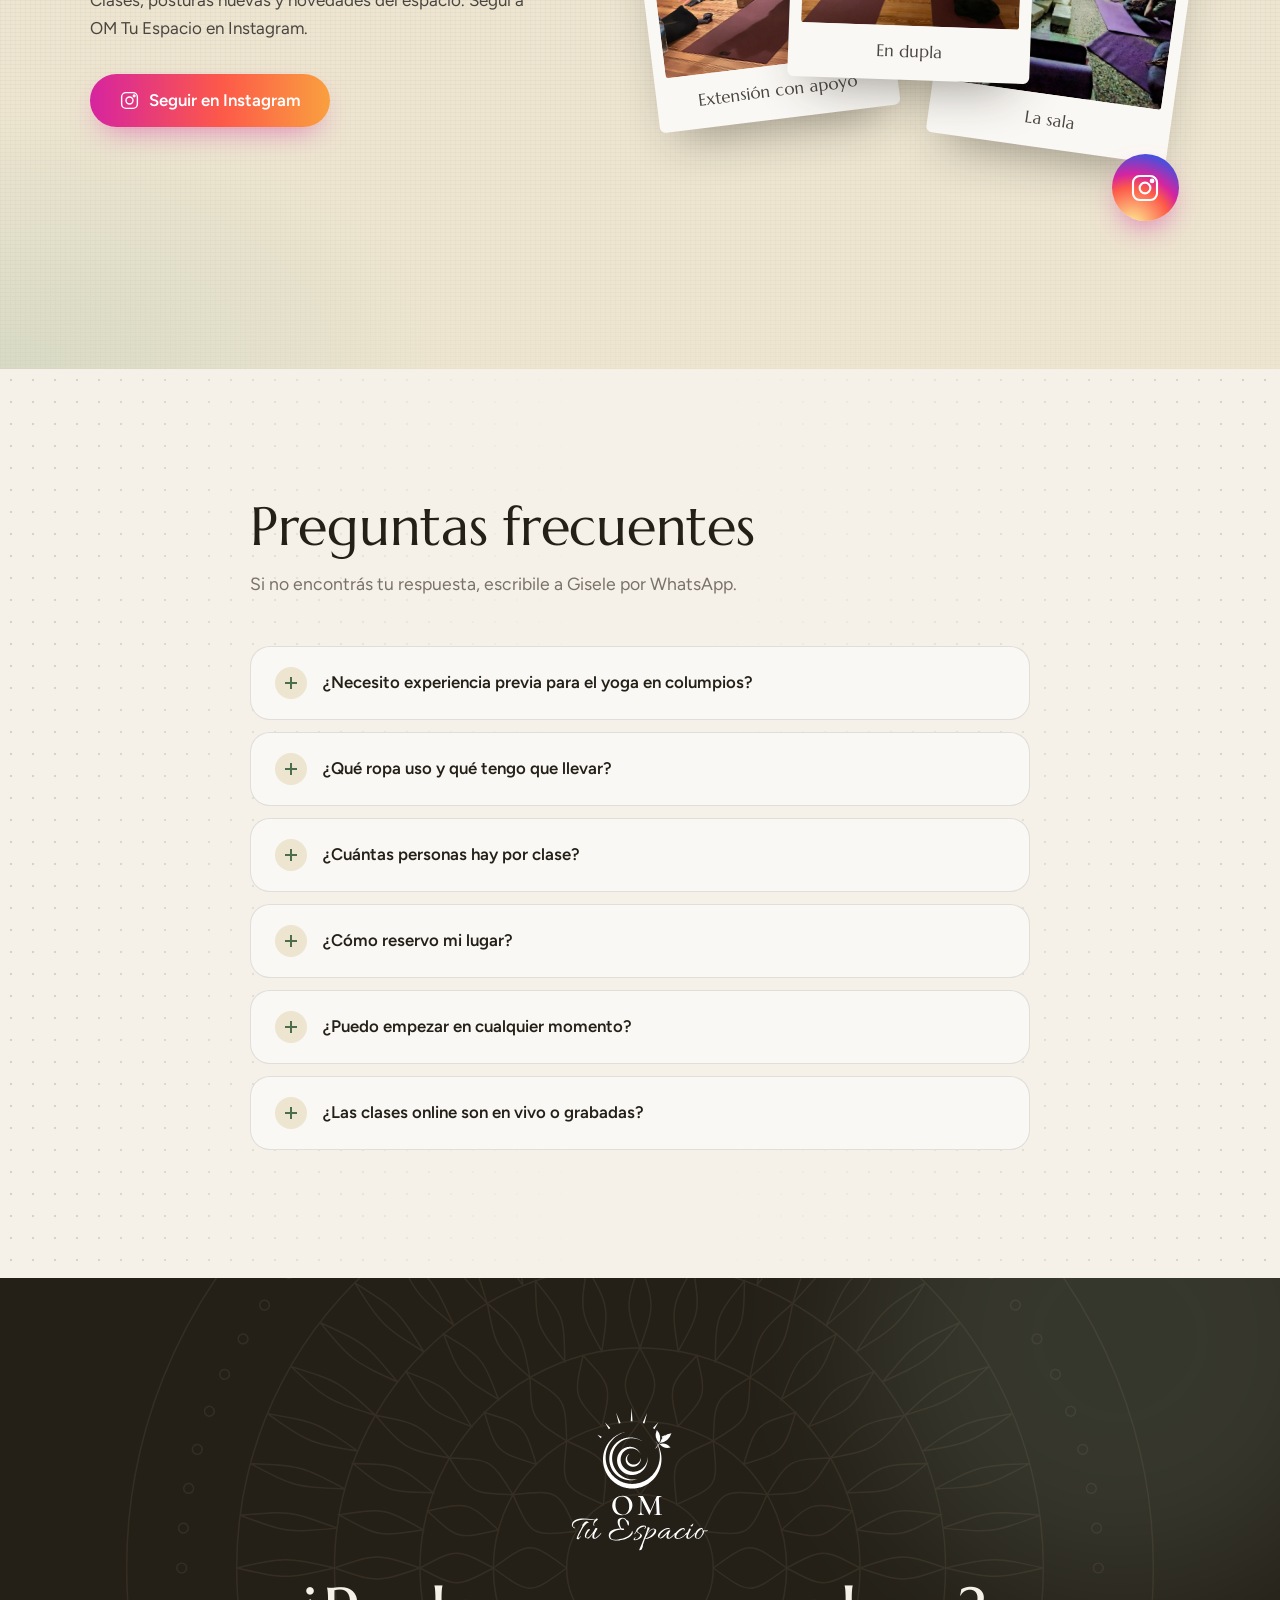
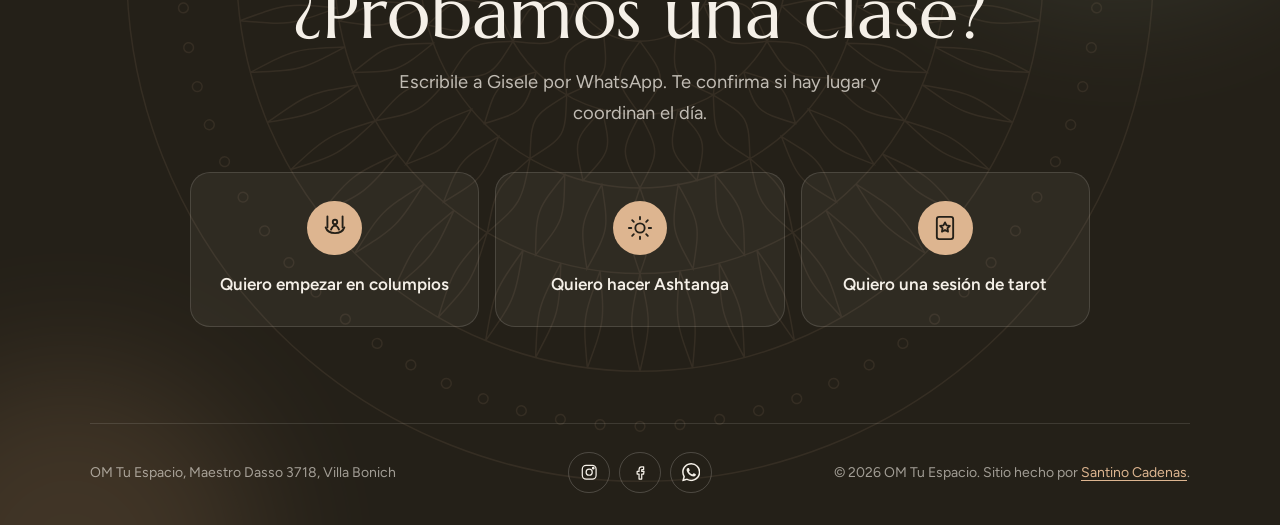
==== commit 7253352d: "Turno Tarde/Noche en lugar de Noche Co-Authored-By: Claude Opus 5.5 <noreply@anthropic.com> Claude-S" ====
--- a/index.html
+++ b/index.html
@@ -190,7 +190,7 @@
       </div>
       <div class="chip chip-a">
         <span class="chip-ico"><svg class="ico ico-stroke"><use href="#i-clock"/></svg></span>
-        <span><strong>Lun a vie</strong><br>Mañana y noche</span>
+        <span><strong>Lun a vie</strong><br>Mañana y tarde/noche</span>
       </div>
       <div class="chip chip-b">
         <span class="chip-ico"><svg class="ico ico-stroke"><use href="#i-users"/></svg></span>
@@ -255,7 +255,7 @@
   <div class="wrap">
     <header class="block-head reveal">
       <h2 class="h2">Horarios</h2>
-      <p>Clases presenciales en Maestro Dasso 3718, de lunes a viernes, y los jueves a la noche también en Saavedra. Todas son con reserva previa y los cupos son limitados.</p>
+      <p>Clases presenciales en Maestro Dasso 3718, de lunes a viernes, y los jueves a las 19:30 también en Saavedra. Todas son con reserva previa y los cupos son limitados.</p>
     </header>
 
     <div class="sched">
@@ -263,7 +263,7 @@
         <span class="slot-day">Lunes</span>
         <span class="slot-time">19:30</span>
         <span class="slot-name">Ashtanga yoga terapéutico</span>
-        <span class="slot-turn"><svg class="ico ico-stroke" aria-hidden="true"><use href="#i-moon"/></svg>Noche</span>
+        <span class="slot-turn"><svg class="ico ico-stroke" aria-hidden="true"><use href="#i-moon"/></svg>Tarde/Noche</span>
         <span class="slot-cta"><svg class="ico" aria-hidden="true"><use href="#i-wa"/></svg>Reservar</span>
       </a>
       <a class="slot reveal" style="--d:1" href="https://wa.me/5491138262856?text=Hola%20Gisele!%20Quiero%20reservar%20Ashtanga%20del%20martes%20a%20las%209%3A30." target="_blank" rel="noopener">
@@ -277,7 +277,7 @@
         <span class="slot-day">Miércoles</span>
         <span class="slot-time">19:30</span>
         <span class="slot-name">Ashtanga yoga terapéutico</span>
-        <span class="slot-turn"><svg class="ico ico-stroke" aria-hidden="true"><use href="#i-moon"/></svg>Noche</span>
+        <span class="slot-turn"><svg class="ico ico-stroke" aria-hidden="true"><use href="#i-moon"/></svg>Tarde/Noche</span>
         <span class="slot-cta"><svg class="ico" aria-hidden="true"><use href="#i-wa"/></svg>Reservar</span>
       </a>
       <a class="slot reveal" style="--d:3" href="https://wa.me/5491138262856?text=Hola%20Gisele!%20Quiero%20reservar%20Ashtanga%20del%20jueves%20a%20las%209%3A30." target="_blank" rel="noopener">
@@ -300,7 +300,7 @@
         <span class="slot-day">Viernes</span>
         <span class="slot-time">19:30</span>
         <span class="slot-name">Yoga en columpios</span>
-        <span class="slot-turn"><svg class="ico ico-stroke" aria-hidden="true"><use href="#i-moon"/></svg>Noche</span>
+        <span class="slot-turn"><svg class="ico ico-stroke" aria-hidden="true"><use href="#i-moon"/></svg>Tarde/Noche</span>
         <span class="slot-cta"><svg class="ico" aria-hidden="true"><use href="#i-wa"/></svg>Reservar</span>
       </a>
     </div>
@@ -334,7 +334,7 @@
       </address>
 
       <ul class="ubic-facts">
-        <li><svg class="ico ico-stroke" aria-hidden="true"><use href="#i-clock"/></svg>Lunes a viernes, mañana y noche</li>
+        <li><svg class="ico ico-stroke" aria-hidden="true"><use href="#i-clock"/></svg>Lunes a viernes, mañana y tarde/noche</li>
         <li><svg class="ico ico-stroke" aria-hidden="true"><use href="#i-users"/></svg>Grupos reducidos</li>
         <li><svg class="ico ico-stroke" aria-hidden="true"><use href="#i-calendar"/></svg>Con reserva previa por WhatsApp</li>
       </ul>
